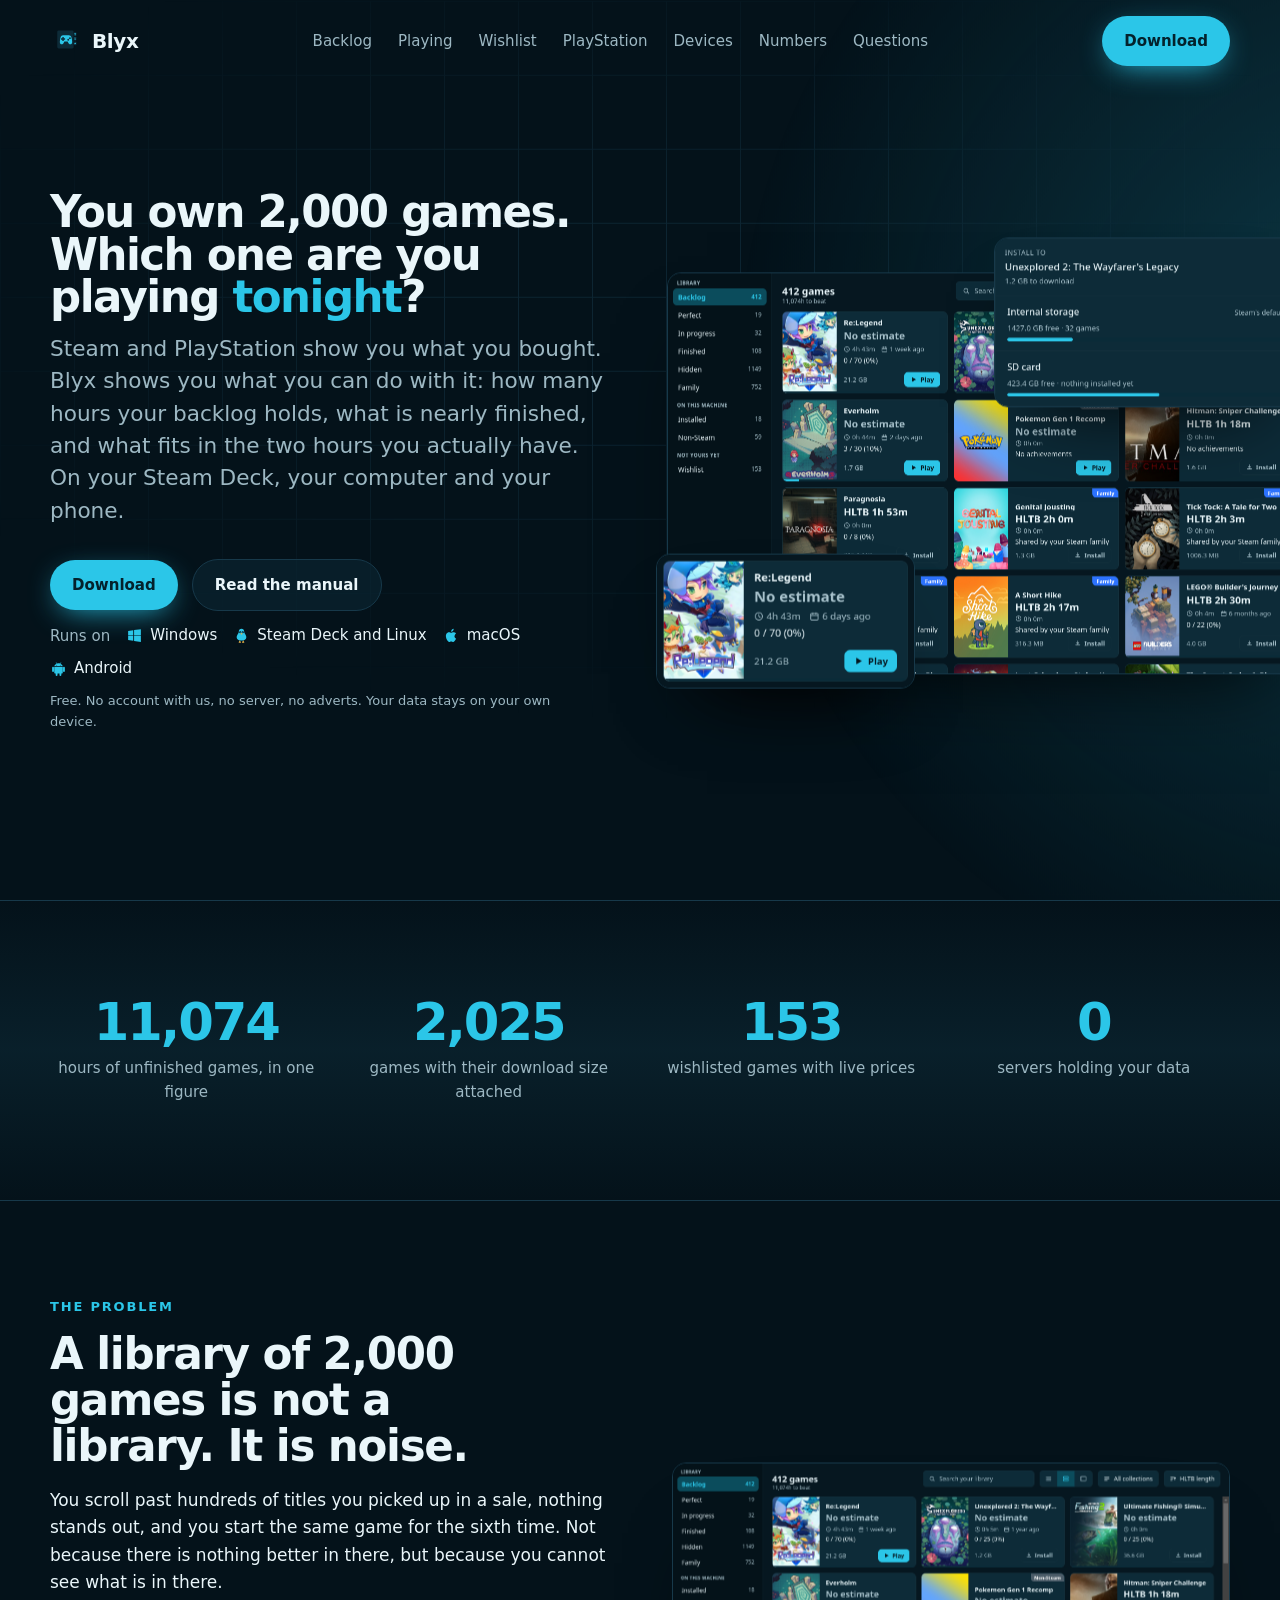
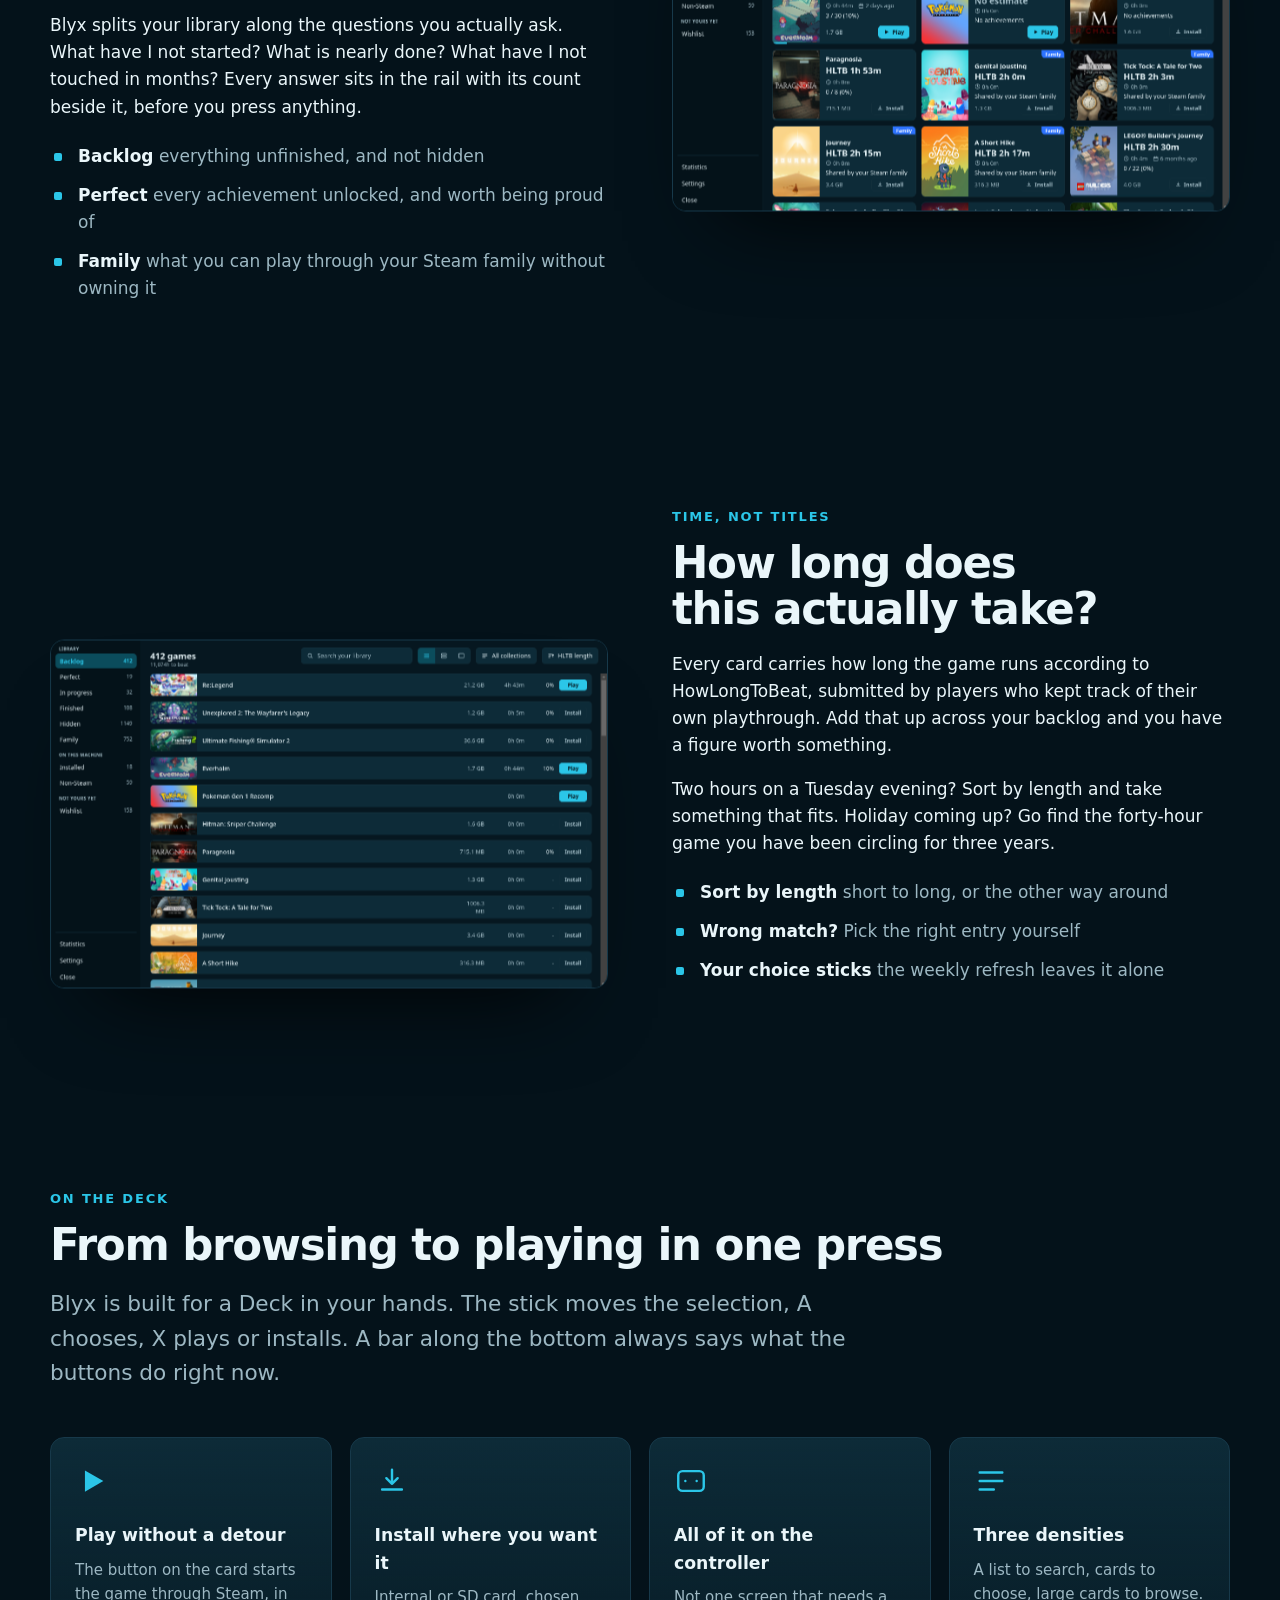
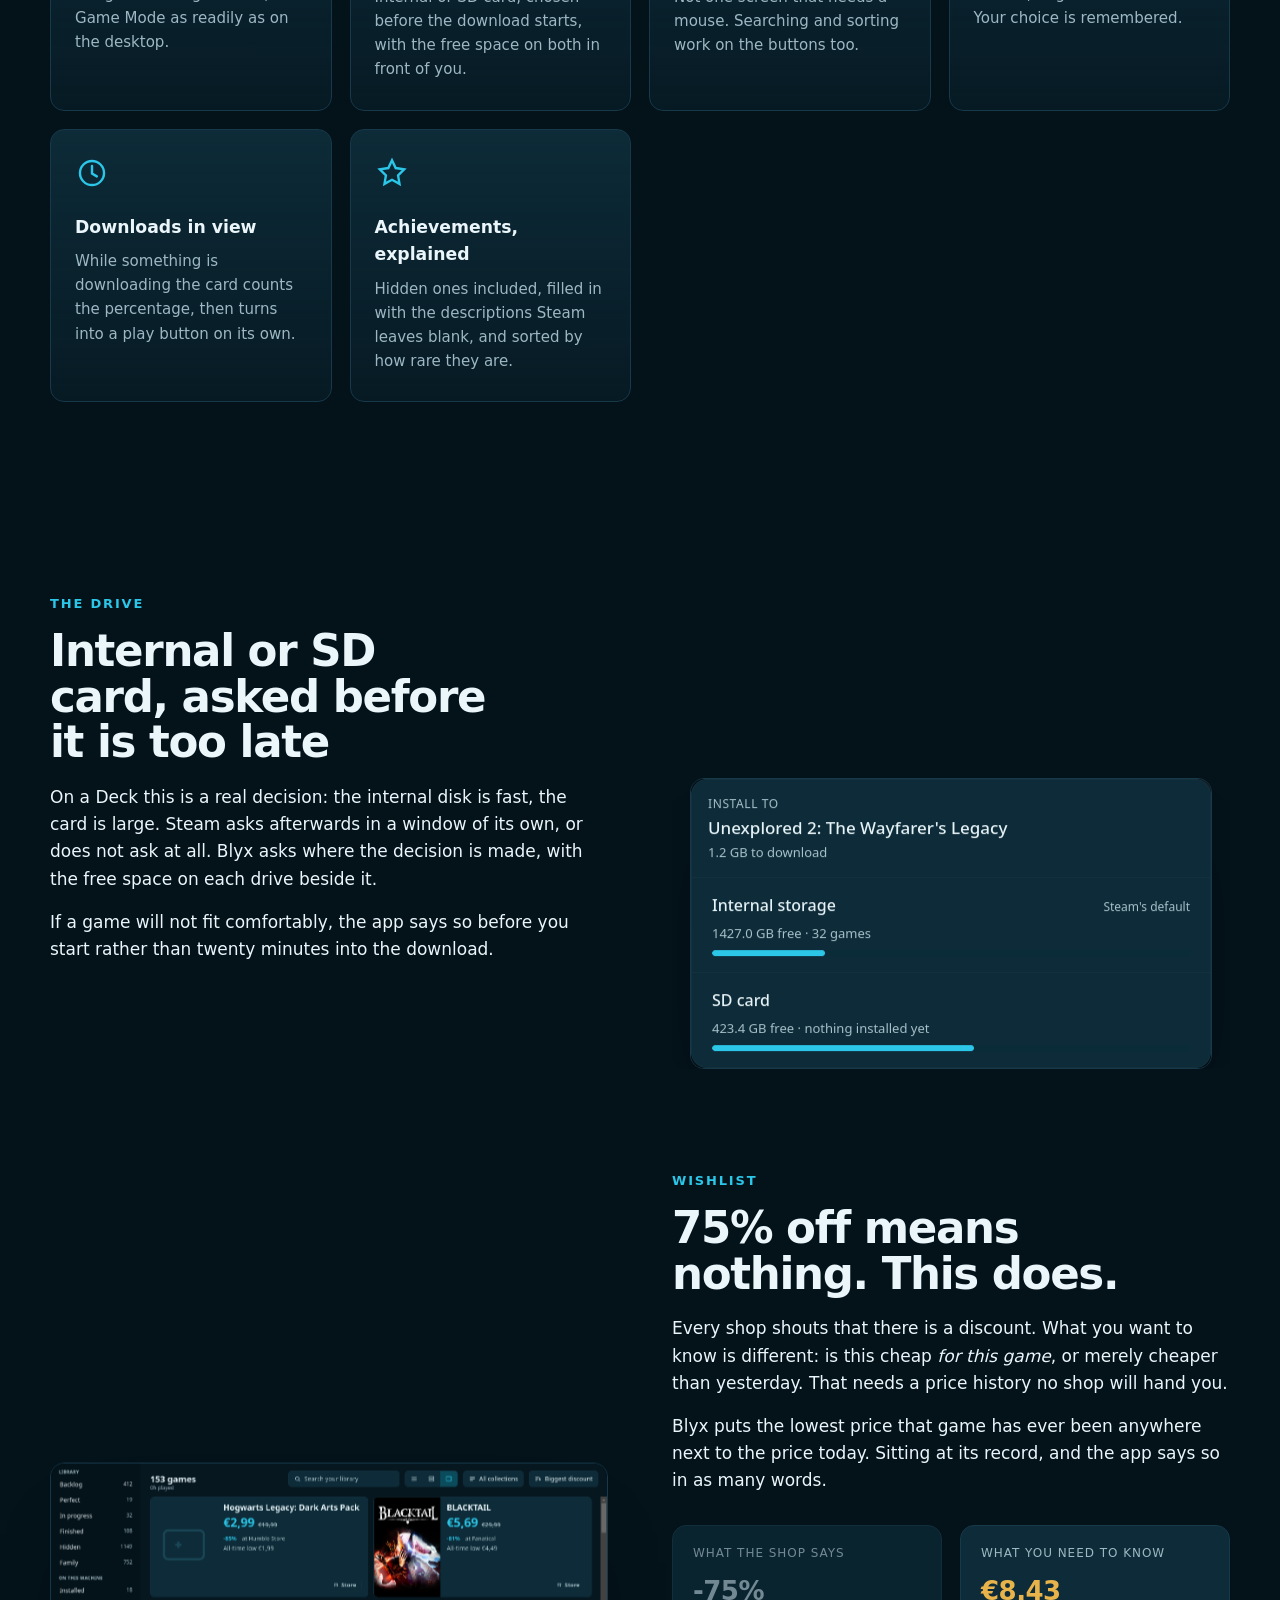
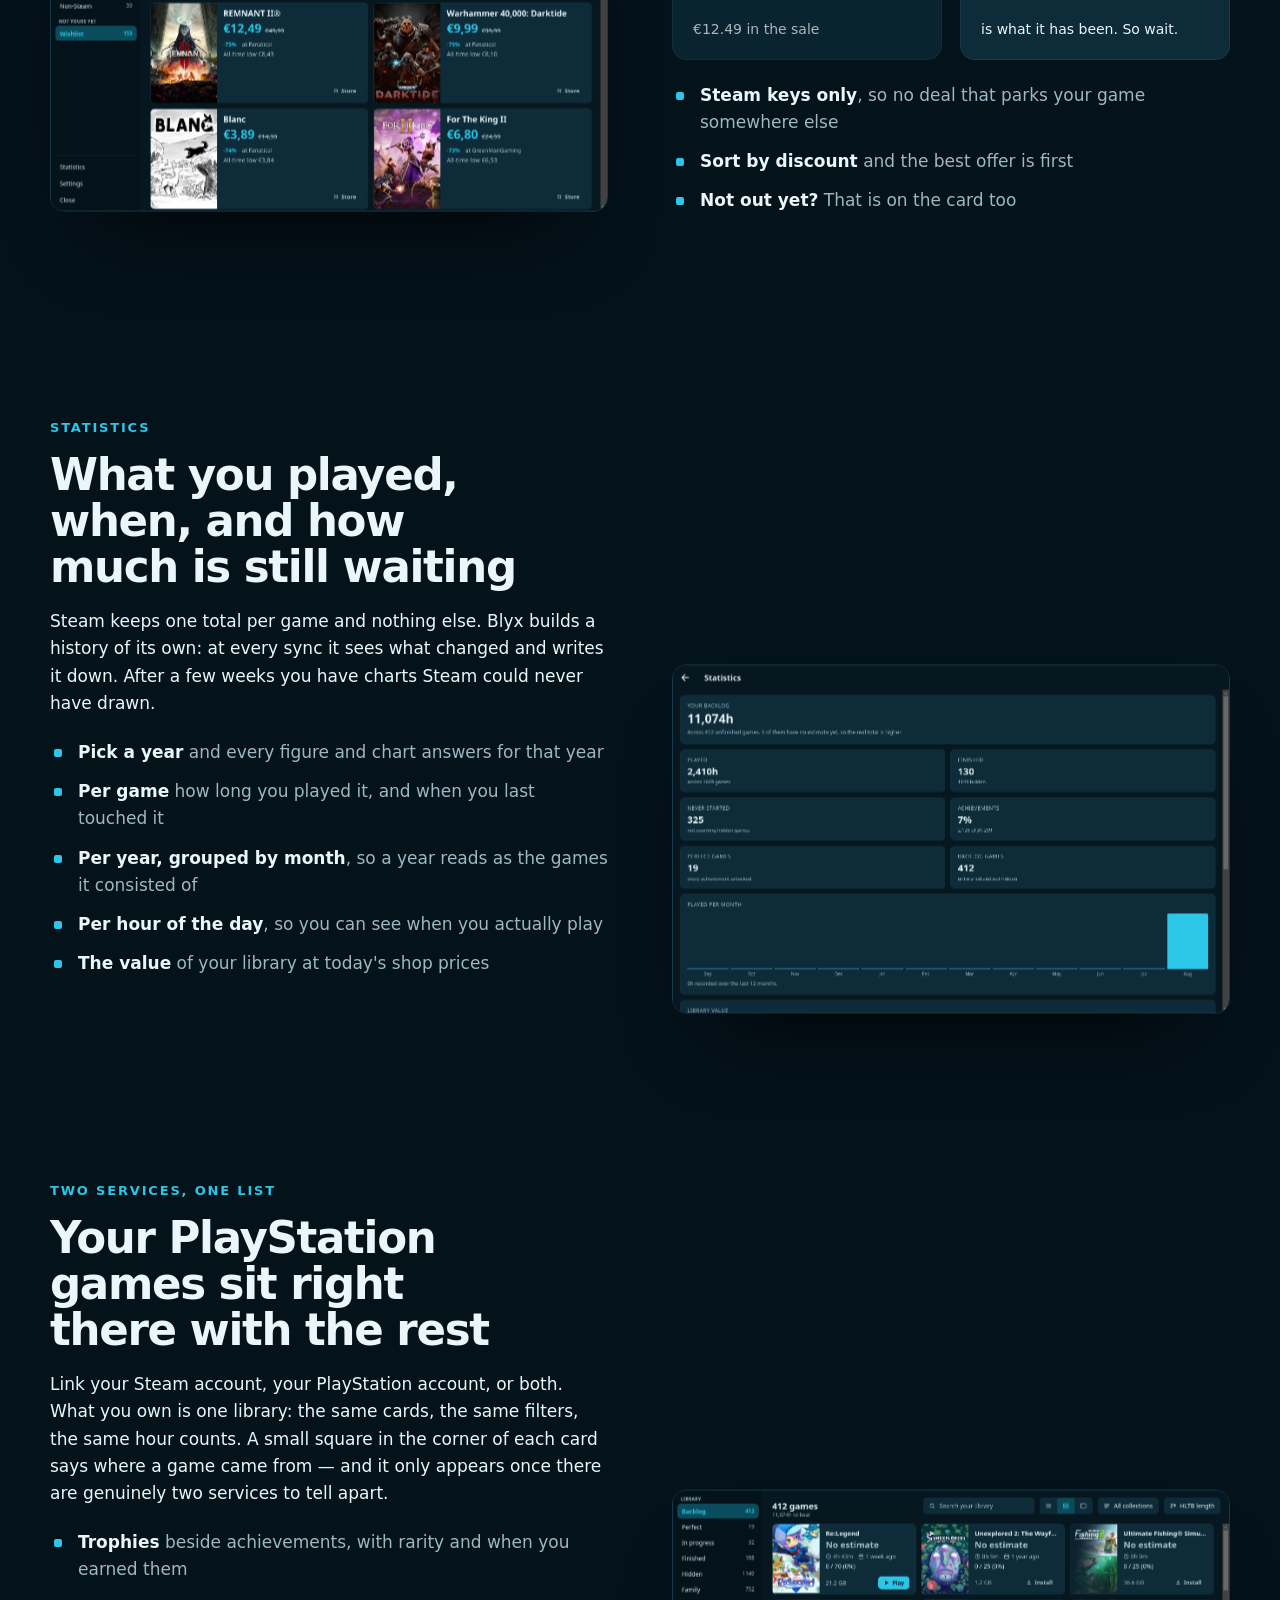
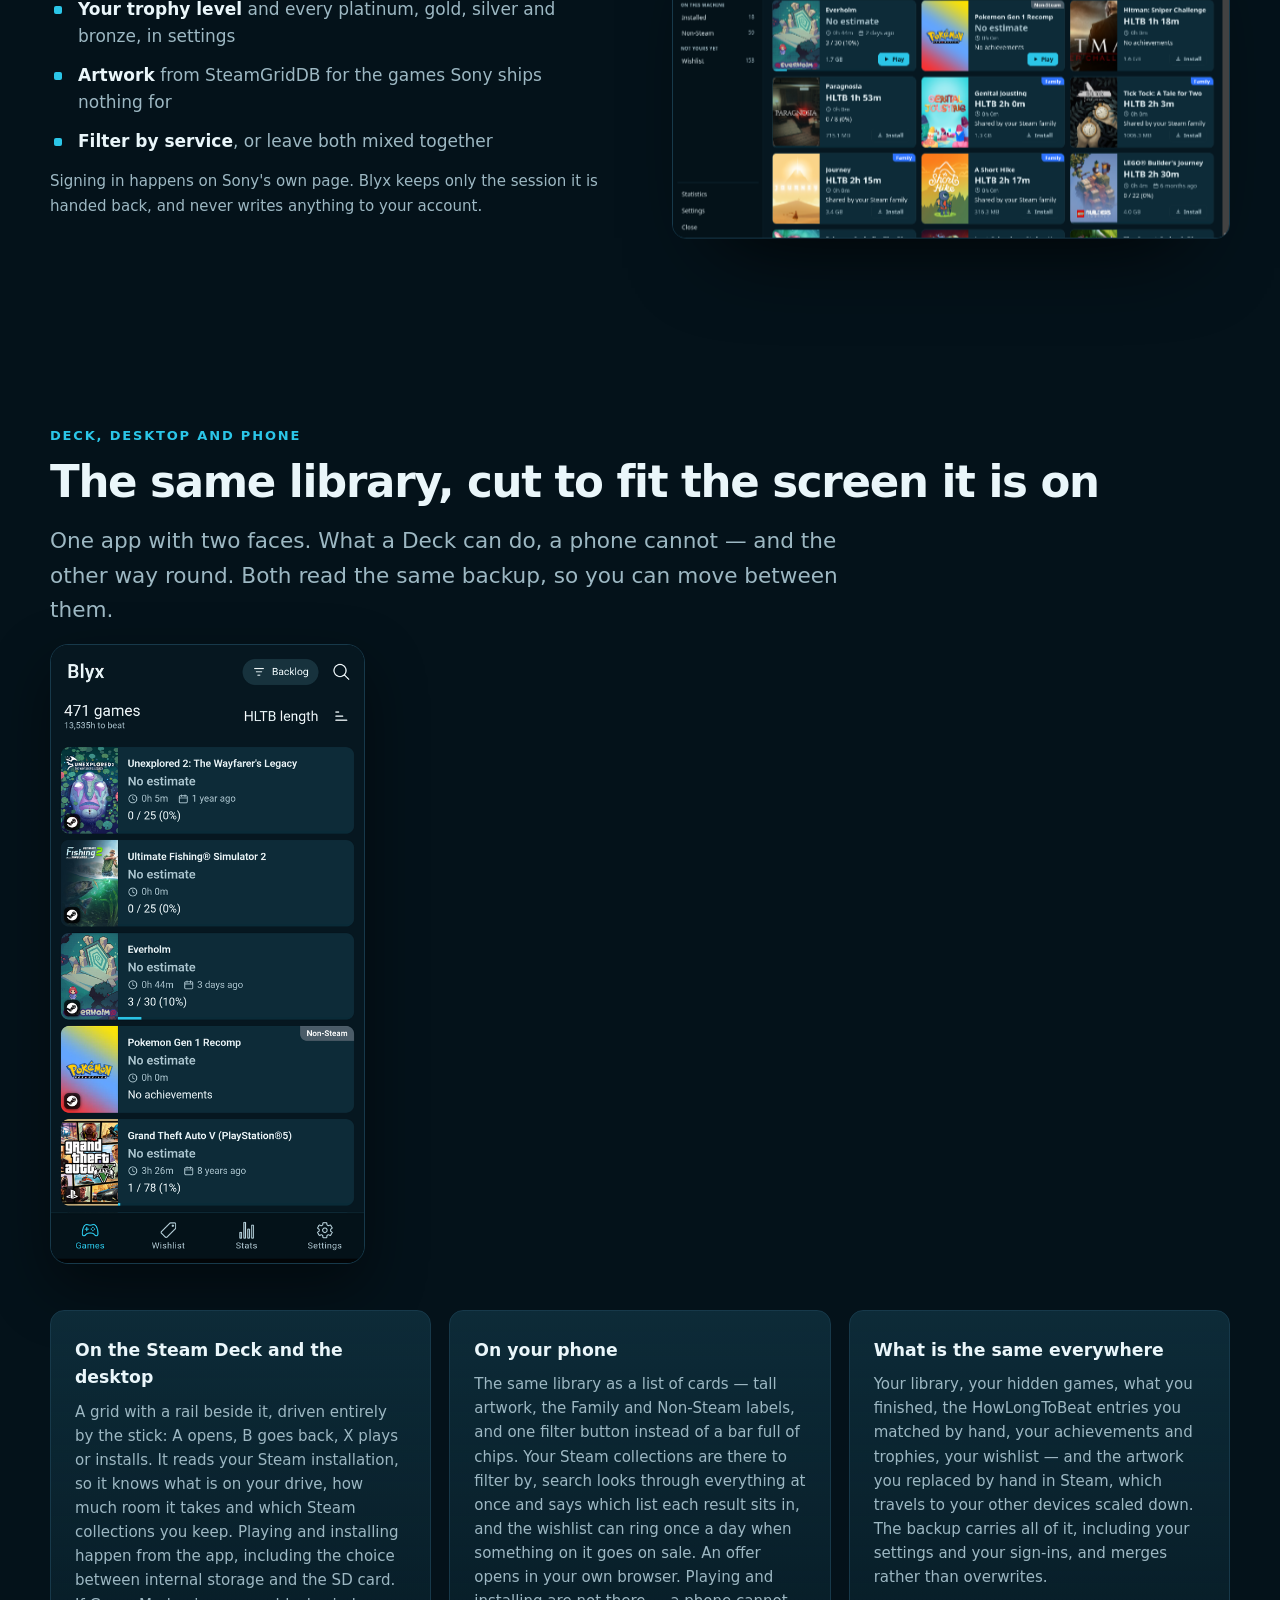
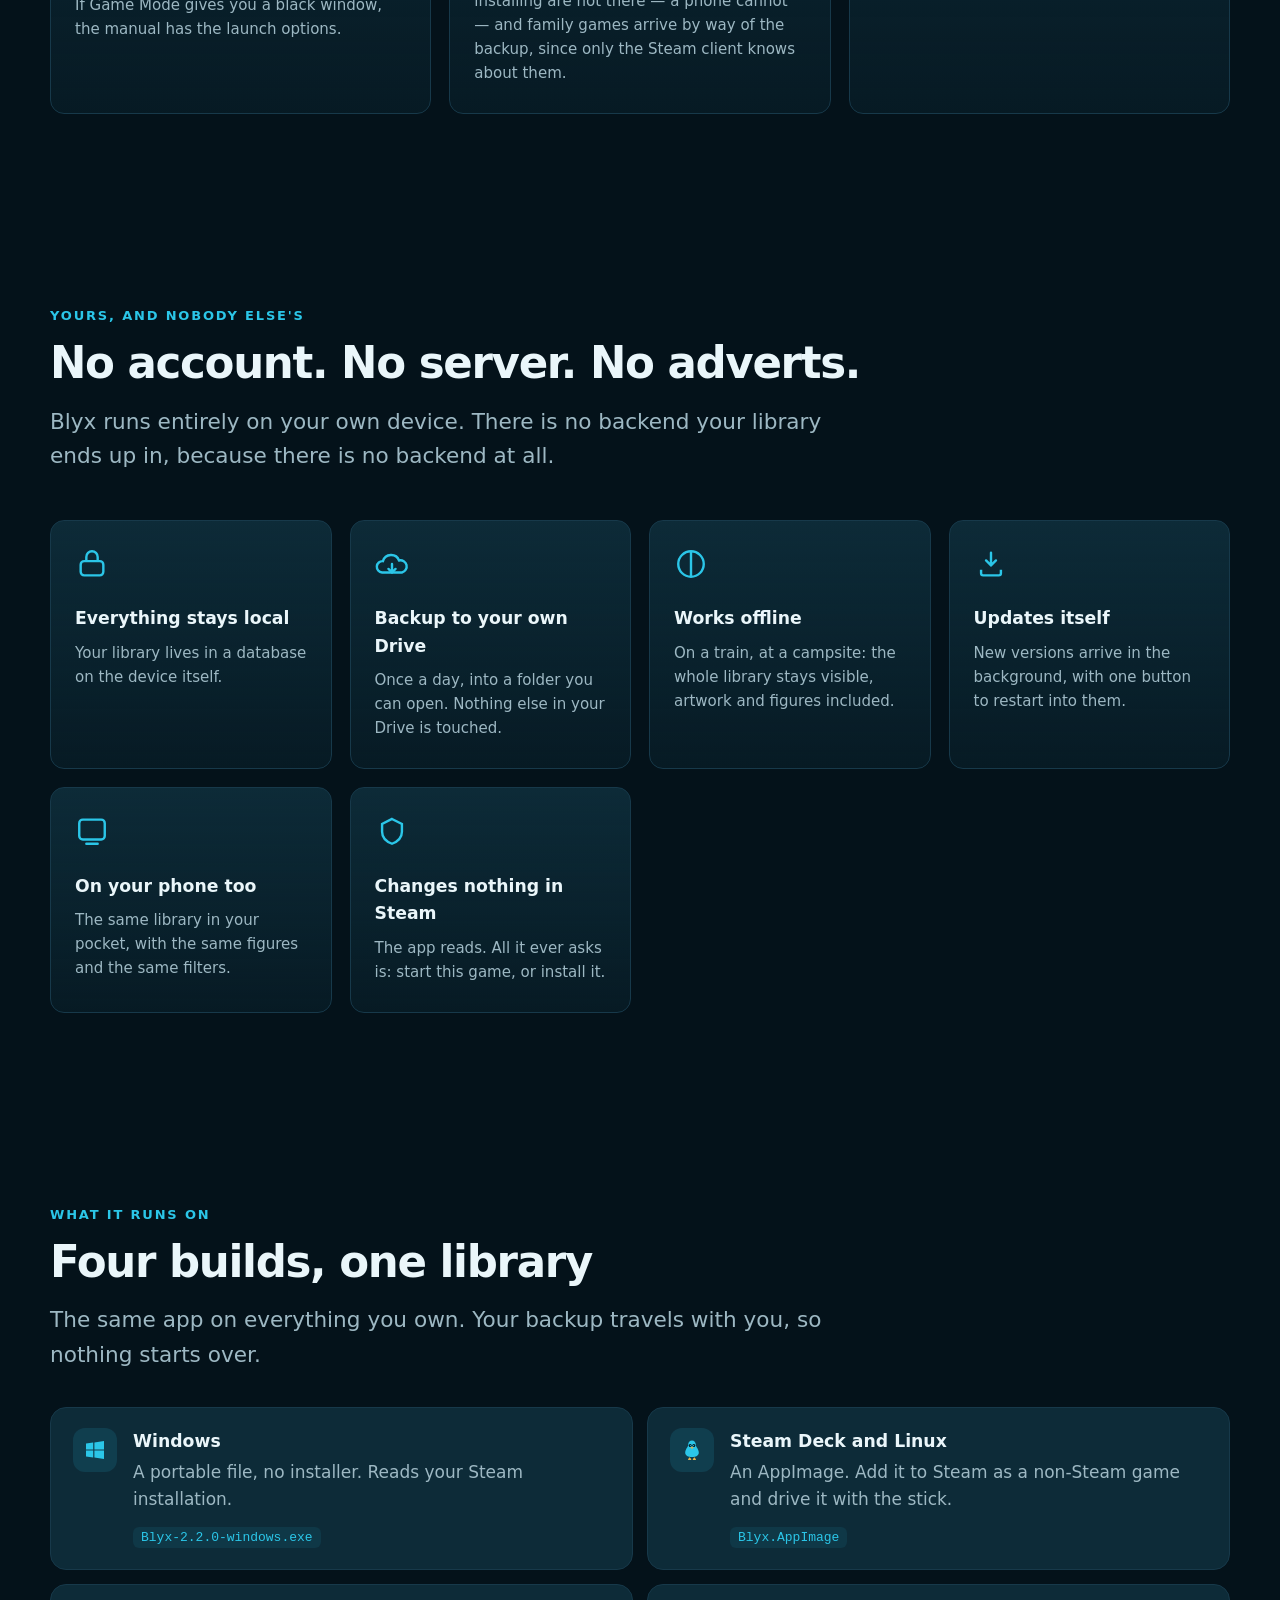
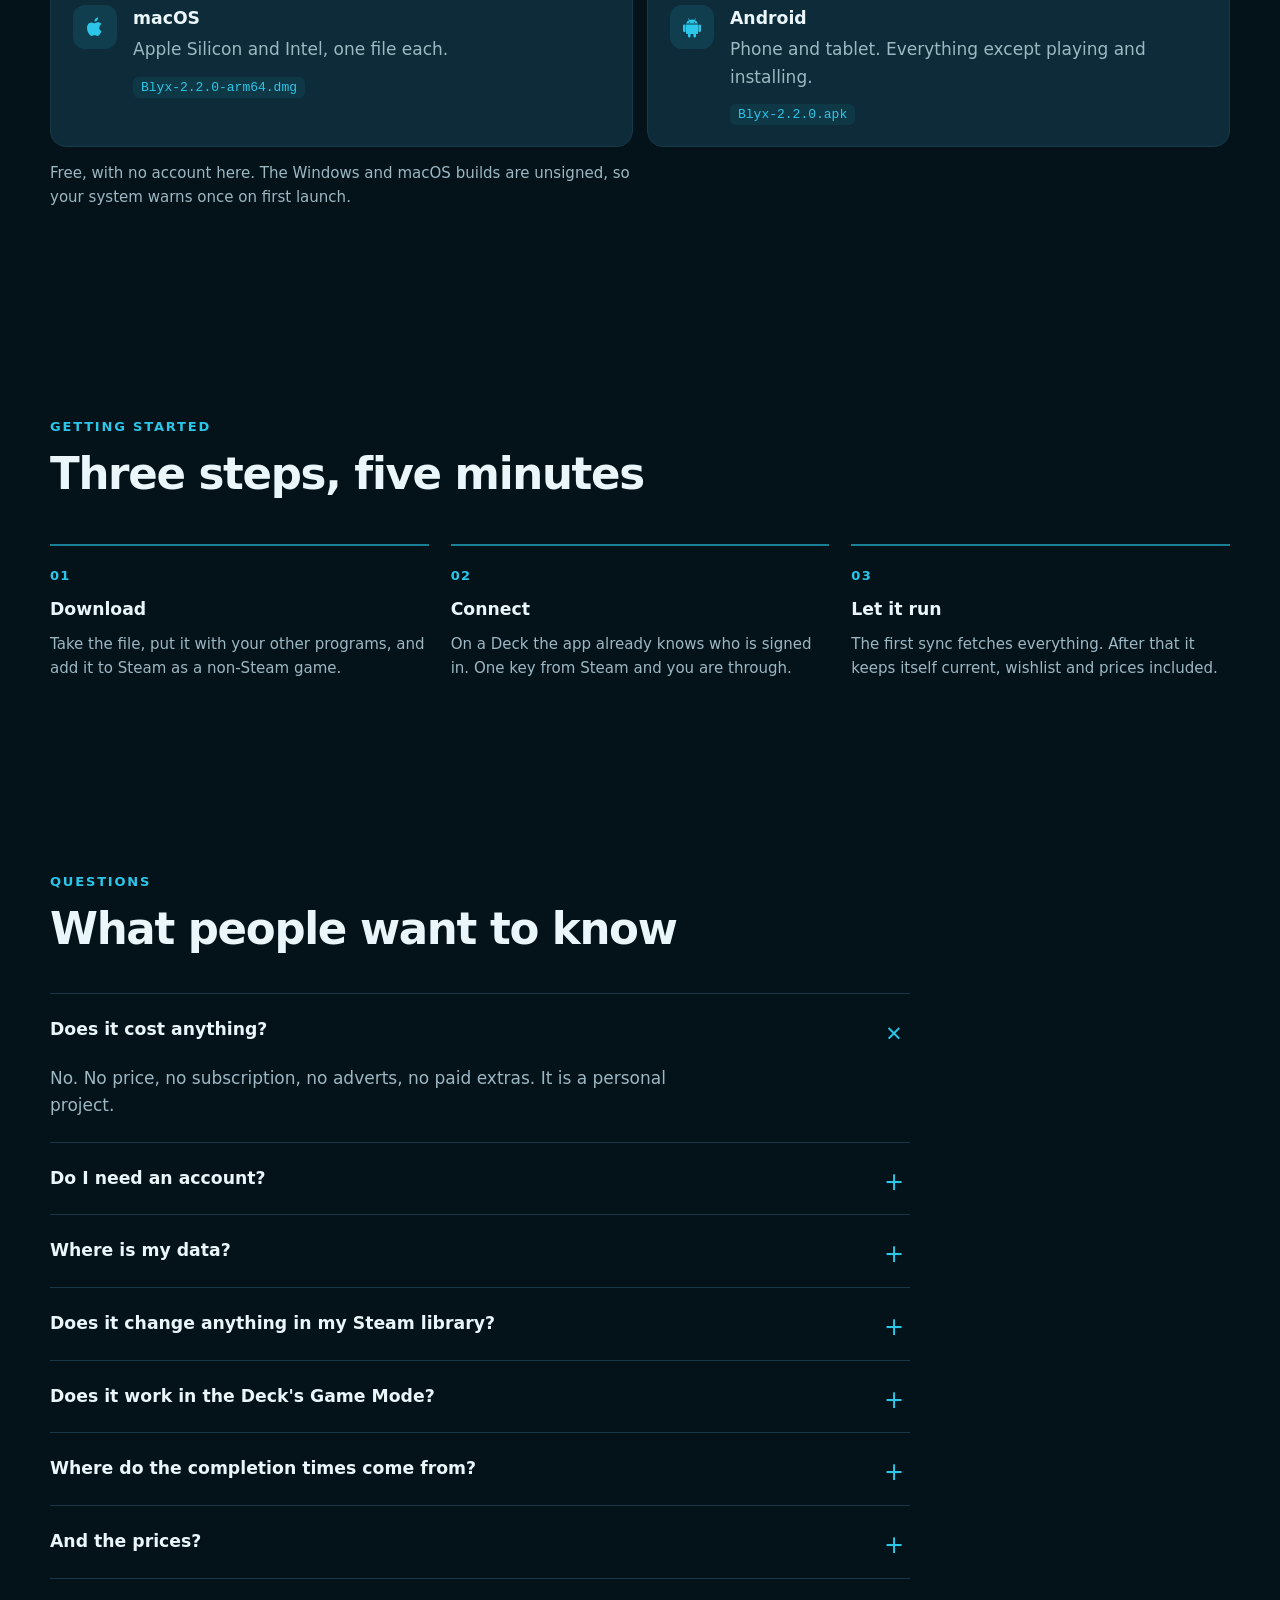
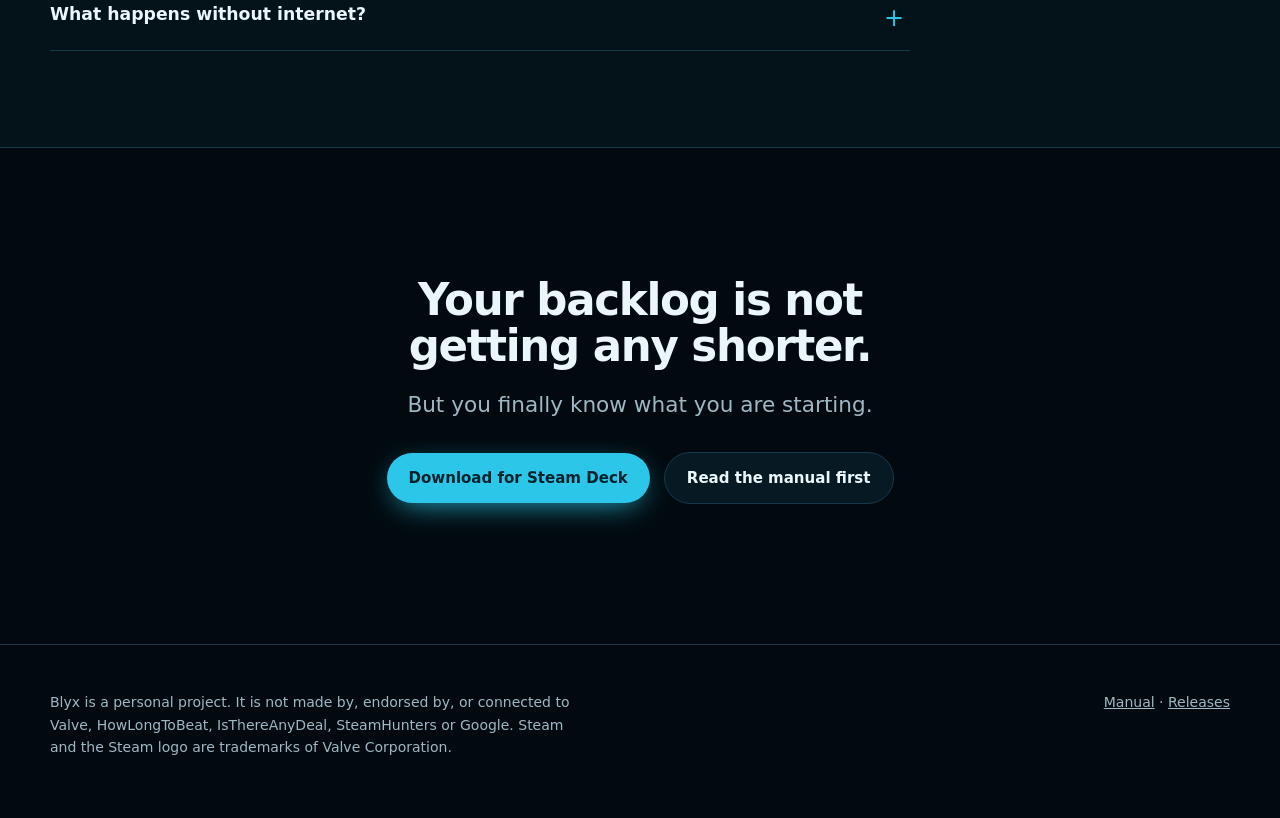
==== index.html @ 9a07829c "2.2.0: games you add yourself, and what a merge may overwrite" ====
<!doctype html>
<html lang="en">
  <head>
    <meta charset="utf-8" />
    <meta name="viewport" content="width=device-width, initial-scale=1" />
    <title>Blyx, a Steam library you can finally see</title>
    <meta
      name="description"
      content="Blyx shows what you can do with your Steam library instead of what you own. Your backlog in hours, one press to play, install to the drive you choose, and a wishlist that knows what a good price is."
    />
    <link rel="stylesheet" href="style.css" />
  </head>
  <body>
    <header class="bar">
      <div class="wrap">
        <a class="mark" href="#top"><svg viewBox="0 0 1024 1024" aria-hidden="true"><g id="card" fill="#0d2b38"> <rect x="762" y="228" width="86" height="124" rx="26" /> <rect x="762" y="376" width="86" height="124" rx="26" /> <rect x="762" y="524" width="86" height="124" rx="26" /> <rect x="232" y="172" width="524" height="578" rx="44" /> </g> <g id="controller" transform="translate(-25.5 -23.5) scale(1.05)"> <path fill="#2bc6e8" d="M420 332h180c34 0 62 22 74 58 16 48 26 104 26 150 0 42-24 70-58 70-26 0-44-16-58-42l-22-42H462l-22 42c-14 26-32 42-58 42-34 0-58-28-58-70 0-46 10-102 26-150 12-36 36-58 70-58z" /> <g id="controls" fill="#0d2b38"> <path d="M400 386h44v40h40v44h-40v40h-44v-40h-40v-44h40z" /> <circle cx="632" cy="424" r="27" /> <circle cx="580" cy="472" r="27" /> </g> </g> <g id="tab-icons" fill="#2bc6e8"> <path d="M787 262h36v24c0 16-8 26-18 26s-18-10-18-26z" /> <rect x="801" y="308" width="8" height="12" /> <rect x="791" y="318" width="28" height="9" rx="4" /> <path d="M787 266c-12 0-14 18 0 22M823 266c12 0 14 18 0 22" fill="none" stroke="#2bc6e8" stroke-width="7" stroke-linecap="round" /> <path d="M789 402l12 22-8 8-14-22zM821 402l-12 22 8 8 14-22z" /> <circle cx="805" cy="452" r="20" /> <circle cx="805" cy="452" r="9" fill="#0d2b38" /> <path d="M805 556l10 21 23 3-17 16 4 23-20-11-20 11 4-23-17-16 23-3z" /> </g></svg>Blyx</a>
        <nav class="links">
          <a href="#backlog">Backlog</a>
          <a href="#playing">Playing</a>
          <a href="#wishlist">Wishlist</a>
          <a href="#playstation">PlayStation</a>
          <a href="#devices">Devices</a>
          <a href="#numbers">Numbers</a>
          <a href="#questions">Questions</a>
        </nav>
        <a class="btn solid" href="https://github.com/wimw85/Blyx/releases/latest">
          Download
        </a>
      </div>
    </header>

    <section class="hero" id="top">
      <div class="glow parallax" data-speed="0.12"></div>
      <div class="grid-lines parallax" data-speed="0.03"></div>

      <div class="wrap">
        <div class="copy">
          <h1 class="reveal d1">
            You own 2,000 games.<br />
            Which one are you playing <em>tonight</em>?
          </h1>
          <p class="sub reveal d2">
            Steam and PlayStation show you what you bought. Blyx shows you what you can do with
            it: how many hours your backlog holds, what is nearly finished, and what fits in the
            two hours you actually have. On your Steam Deck, your computer and your phone.
          </p>
          <div class="cta-row reveal d3">
            <a class="btn solid" href="https://github.com/wimw85/Blyx/releases/latest">
              Download
            </a>
            <a class="btn ghost" href="manual/">Read the manual</a>
          </div>
          <p class="compatible reveal d3">
            <span>Runs on</span>
            <a href="#platforms"><span class="compatible-mark"><svg viewBox="0 0 24 24" fill="currentColor" aria-hidden="true"><path d="M3 5.6 10.2 4.6v6.9H3zM11.4 4.4 21 3v8.5h-9.6zM3 12.5h7.2v6.9L3 18.4zM11.4 12.5H21V21l-9.6-1.4z"/></svg></span>Windows</a>
            <a href="#platforms"><span class="compatible-mark"><svg viewBox="0 0 24 24" aria-hidden="true"><path fill="currentColor" d="M12 2.4c2.3 0 3.8 1.8 3.8 4.3 0 1 .3 1.7.9 2.6 1.2 1.8 2.1 3.6 2.1 5.4 0 2.6-2.9 4.4-6.8 4.4S5.2 17.3 5.2 14.7c0-1.8.9-3.6 2.1-5.4.6-.9.9-1.6.9-2.6 0-2.5 1.5-4.3 3.8-4.3z"/><circle cx="10.2" cy="7.4" r="1.5" fill="var(--bg)"/><circle cx="13.8" cy="7.4" r="1.5" fill="var(--bg)"/><circle cx="10.4" cy="7.6" r="0.6" fill="currentColor"/><circle cx="13.6" cy="7.6" r="0.6" fill="currentColor"/><path d="M12 8.6l1.7 1.1-1.7 1.1-1.7-1.1z" fill="#e8b34a"/><path d="M9.6 19.2l-1.4 1.9a.6.6 0 0 0 .5 1h1.9a.6.6 0 0 0 .5-1zM14.4 19.2l1.4 1.9a.6.6 0 0 1-.5 1h-1.9a.6.6 0 0 1-.5-1z" fill="#e8b34a"/></svg></span>Steam Deck and Linux</a>
            <a href="#platforms"><span class="compatible-mark"><svg viewBox="0 0 24 24" fill="currentColor" aria-hidden="true"><path d="M16.4 12.6c0-2.3 1.9-3.4 2-3.5-1.1-1.6-2.8-1.8-3.4-1.8-1.4-.1-2.8.9-3.5.9s-1.8-.9-3-.8c-1.5 0-2.9.9-3.7 2.3-1.6 2.7-.4 6.8 1.1 9 .8 1.1 1.6 2.3 2.8 2.3 1.1 0 1.6-.7 2.9-.7s1.7.7 2.9.7 2-1.1 2.7-2.2c.9-1.2 1.2-2.5 1.3-2.5-.1 0-2.4-1-2.4-3.7zM14.2 5.3c.6-.8 1-1.8.9-2.9-.9 0-2 .6-2.7 1.4-.6.7-1.1 1.8-.9 2.8 1 .1 2-.5 2.7-1.3z"/></svg></span>macOS</a>
            <a href="#platforms"><span class="compatible-mark"><svg viewBox="0 0 24 24" fill="currentColor" aria-hidden="true"><path d="M6 9.5h12V18a1 1 0 0 1-1 1h-1v2.2a1.3 1.3 0 0 1-2.6 0V19h-2.8v2.2a1.3 1.3 0 0 1-2.6 0V19H7a1 1 0 0 1-1-1zM4.3 9.5A1.3 1.3 0 0 1 5.6 10.8v4.9a1.3 1.3 0 0 1-2.6 0v-4.9A1.3 1.3 0 0 1 4.3 9.5zm15.4 0A1.3 1.3 0 0 1 21 10.8v4.9a1.3 1.3 0 0 1-2.6 0v-4.9a1.3 1.3 0 0 1 1.3-1.3zM8.8 3.4l.9 1.6A6.4 6.4 0 0 1 12 4.6c.8 0 1.6.1 2.3.4l.9-1.6a.35.35 0 0 1 .6.35l-.9 1.6A5.5 5.5 0 0 1 18 8.6H6a5.5 5.5 0 0 1 3.1-3.3l-.9-1.6a.35.35 0 0 1 .6-.35zM9.5 6.7a.6.6 0 1 0 0 1.2.6.6 0 0 0 0-1.2zm5 0a.6.6 0 1 0 0 1.2.6.6 0 0 0 0-1.2z"/></svg></span>Android</a>
          </p>
          <p class="cta-note reveal d3">
            Free. No account with us, no server, no adverts. Your data stays on your own device.
          </p>
        </div>

        <div class="stack">
          <figure class="shot-main parallax" data-speed="0.035">
            <img src="assets/library-cards.png" alt="The Blyx library" />
          </figure>
          <figure class="shot-card parallax" data-speed="0.16">
            <img src="assets/card.png" alt="One game as a card" />
          </figure>
          <figure class="shot-panel parallax" data-speed="0.11">
            <img src="assets/install-panel-cut.png" alt="Choosing a drive to install to" />
          </figure>
        </div>
      </div>
    </section>

    <section class="numbers">
      <div class="wrap row">
        <div class="reveal">
          <b>11,074</b>
          <span>hours of unfinished games, in one figure</span>
        </div>
        <div class="reveal d1">
          <b>2,025</b>
          <span>games with their download size attached</span>
        </div>
        <div class="reveal d2">
          <b>153</b>
          <span>wishlisted games with live prices</span>
        </div>
        <div class="reveal d3">
          <b>0</b>
          <span>servers holding your data</span>
        </div>
      </div>
    </section>

    <section id="backlog">
      <div class="wrap feature">
        <div class="copy reveal">
          <p class="kicker">The problem</p>
          <h2>A library of 2,000 games is not a library. It is noise.</h2>
          <p>
            You scroll past hundreds of titles you picked up in a sale, nothing stands out, and
            you start the same game for the sixth time. Not because there is nothing better in
            there, but because you cannot see what is in there.
          </p>
          <p>
            Blyx splits your library along the questions you actually ask. What have I not
            started? What is nearly done? What have I not touched in months? Every answer sits in
            the rail with its count beside it, before you press anything.
          </p>
          <ul class="ticks">
            <li><b>Backlog</b> everything unfinished, and not hidden</li>
                        <li><b>Perfect</b> every achievement unlocked, and worth being proud of</li>
            <li><b>Family</b> what you can play through your Steam family without owning it</li>
          </ul>
        </div>
        <div class="art parallax reveal d1" data-speed="0.025">
          <img src="assets/library-cards.png" alt="The library with its filters" />
        </div>
      </div>
    </section>

    <section>
      <div class="wrap feature flip">
        <div class="copy reveal">
          <p class="kicker">Time, not titles</p>
          <h2>How long does this actually take?</h2>
          <p>
            Every card carries how long the game runs according to HowLongToBeat, submitted by
            players who kept track of their own playthrough. Add that up across your backlog and
            you have a figure worth something.
          </p>
          <p>
            Two hours on a Tuesday evening? Sort by length and take something that fits. Holiday
            coming up? Go find the forty-hour game you have been circling for three years.
          </p>
          <ul class="ticks">
            <li><b>Sort by length</b> short to long, or the other way around</li>
            <li><b>Wrong match?</b> Pick the right entry yourself</li>
            <li><b>Your choice sticks</b> the weekly refresh leaves it alone</li>
          </ul>
        </div>
        <div class="art parallax reveal d1" data-speed="0.03">
          <img src="assets/library-list.png" alt="The library as a dense list" />
        </div>
      </div>
    </section>

    <section id="playing">
      <div class="wrap">
        <div class="reveal">
          <p class="kicker">On the Deck</p>
          <h2>From browsing to playing in one press</h2>
          <p class="lead">
            Blyx is built for a Deck in your hands. The stick moves the selection, A chooses, X
            plays or installs. A bar along the bottom always says what the buttons do right now.
          </p>
        </div>

        <div class="tiles">
          <div class="tile reveal">
            <svg class="icon" viewBox="0 0 24 24" fill="none" stroke="currentColor" stroke-width="1.7">
              <path d="M7 4.5v15l13-7.5z" fill="currentColor" stroke="none" />
            </svg>
            <h4>Play without a detour</h4>
            <p>
              The button on the card starts the game through Steam, in Game Mode as readily as on
              the desktop.
            </p>
          </div>
          <div class="tile reveal d1">
            <svg class="icon" viewBox="0 0 24 24" fill="none" stroke="currentColor" stroke-width="1.7" stroke-linecap="round">
              <path d="M12 4v10m0 0 4-4m-4 4-4-4M5 18h14" />
            </svg>
            <h4>Install where you want it</h4>
            <p>
              Internal or SD card, chosen before the download starts, with the free space on both
              in front of you.
            </p>
          </div>
          <div class="tile reveal d2">
            <svg class="icon" viewBox="0 0 24 24" fill="none" stroke="currentColor" stroke-width="1.7">
              <rect x="3" y="5" width="18" height="14" rx="3" />
              <path d="M8 12h.01M16 12h.01" stroke-linecap="round" />
            </svg>
            <h4>All of it on the controller</h4>
            <p>
              Not one screen that needs a mouse. Searching and sorting work on the buttons too.
            </p>
          </div>
          <div class="tile reveal">
            <svg class="icon" viewBox="0 0 24 24" fill="none" stroke="currentColor" stroke-width="1.7">
              <path d="M4 6h16M4 12h16M4 18h10" stroke-linecap="round" />
            </svg>
            <h4>Three densities</h4>
            <p>
              A list to search, cards to choose, large cards to browse. Your choice is remembered.
            </p>
          </div>
          <div class="tile reveal d1">
            <svg class="icon" viewBox="0 0 24 24" fill="none" stroke="currentColor" stroke-width="1.7">
              <circle cx="12" cy="12" r="8.5" />
              <path d="M12 7v5.4l3.4 2" stroke-linecap="round" />
            </svg>
            <h4>Downloads in view</h4>
            <p>
              While something is downloading the card counts the percentage, then turns into a
              play button on its own.
            </p>
          </div>
          <div class="tile reveal d2">
            <svg class="icon" viewBox="0 0 24 24" fill="none" stroke="currentColor" stroke-width="1.7">
              <path d="M12 3l2.6 5.5 6 .9-4.3 4.3 1 6-5.3-2.9-5.3 2.9 1-6L3.4 9.4l6-.9z" />
            </svg>
            <h4>Achievements, explained</h4>
            <p>
              Hidden ones included, filled in with the descriptions Steam leaves blank, and sorted
              by how rare they are.
            </p>
          </div>
        </div>
      </div>
    </section>

    <section>
      <div class="wrap feature">
        <div class="copy reveal">
          <p class="kicker">The drive</p>
          <h2>Internal or SD card, asked before it is too late</h2>
          <p>
            On a Deck this is a real decision: the internal disk is fast, the card is large. Steam
            asks afterwards in a window of its own, or does not ask at all. Blyx asks where the
            decision is made, with the free space on each drive beside it.
          </p>
          <p>
            If a game will not fit comfortably, the app says so before you start rather than
            twenty minutes into the download.
          </p>
        </div>
        <div class="art cut parallax reveal d1" data-speed="0.035">
          <img src="assets/install-panel-cut.png" alt="The panel that asks which drive" />
        </div>
      </div>
    </section>

    <section id="wishlist">
      <div class="wrap feature flip">
        <div class="copy reveal">
          <p class="kicker">Wishlist</p>
          <h2>75% off means nothing. This does.</h2>
          <p>
            Every shop shouts that there is a discount. What you want to know is different: is
            this cheap <em>for this game</em>, or merely cheaper than yesterday. That needs a price
            history no shop will hand you.
          </p>
          <p>
            Blyx puts the lowest price that game has ever been anywhere next to the price
            today. Sitting at its record, and the app says so in as many words.
          </p>

          <div class="compare">
            <div class="then">
              <small>What the shop says</small>
              <strong>-75%</strong>
              <p style="margin: 6px 0 0; font-size: 14px">€12.49 in the sale</p>
            </div>
            <div class="now">
              <small>What you need to know</small>
              <strong>€8.43</strong>
              <p style="margin: 6px 0 0; font-size: 14px">is what it has been. So wait.</p>
            </div>
          </div>

          <ul class="ticks">
            <li><b>Steam keys only</b>, so no deal that parks your game somewhere else</li>
            <li><b>Sort by discount</b> and the best offer is first</li>
            <li><b>Not out yet?</b> That is on the card too</li>
          </ul>
        </div>
        <div class="art parallax reveal d1" data-speed="0.03">
          <img src="assets/wishlist.png" alt="The wishlist with prices and discounts" />
        </div>
      </div>
    </section>

    <section id="numbers">
      <div class="wrap feature">
        <div class="copy reveal">
          <p class="kicker">Statistics</p>
          <h2>What you played, when, and how much is still waiting</h2>
          <p>
            Steam keeps one total per game and nothing else. Blyx builds a history of its own:
            at every sync it sees what changed and writes it down. After a few weeks you have
            charts Steam could never have drawn.
          </p>
          <ul class="ticks">
            <li><b>Pick a year</b> and every figure and chart answers for that year</li>
            <li><b>Per game</b> how long you played it, and when you last touched it</li>
            <li><b>Per year, grouped by month</b>, so a year reads as the games it consisted of</li>
            <li><b>Per hour of the day</b>, so you can see when you actually play</li>
            <li><b>The value</b> of your library at today's shop prices</li>
          </ul>
        </div>
        <div class="art parallax reveal d1" data-speed="0.025">
          <img src="assets/statistics.png" alt="The statistics screen" />
        </div>
      </div>
    </section>

    <section id="playstation">
      <div class="wrap feature">
        <div class="copy reveal">
          <p class="kicker">Two services, one list</p>
          <h2>Your PlayStation games sit right there with the rest</h2>
          <p>
            Link your Steam account, your PlayStation account, or both. What you own is one
            library: the same cards, the same filters, the same hour counts. A small square in
            the corner of each card says where a game came from — and it only appears once there
            are genuinely two services to tell apart.
          </p>
          <ul class="ticks">
            <li><b>Trophies</b> beside achievements, with rarity and when you earned them</li>
            <li><b>Your trophy level</b> and every platinum, gold, silver and bronze, in settings</li>
            <li><b>Artwork</b> from SteamGridDB for the games Sony ships nothing for</li>
            <li><b>Filter by service</b>, or leave both mixed together</li>
          </ul>
          <p class="note">
            Signing in happens on Sony's own page. Blyx keeps only the session it is handed back,
            and never writes anything to your account.
          </p>
        </div>
        <div class="art parallax reveal d1" data-speed="0.025">
          <img src="assets/library-cards.png" alt="Steam and PlayStation games in one list" />
        </div>
      </div>
    </section>

    <section id="devices">
      <div class="wrap">
        <div class="reveal">
          <p class="kicker">Deck, desktop and phone</p>
          <h2>The same library, cut to fit the screen it is on</h2>
          <p class="lead">
            One app with two faces. What a Deck can do, a phone cannot — and the other way
            round. Both read the same backup, so you can move between them.
          </p>
        </div>

        <figure class="shot-wide reveal">
          <img src="assets/phone-library.png" alt="Blyx on a phone" />
        </figure>

        <div class="tiles">
          <div class="tile reveal">
            <h4>On the Steam Deck and the desktop</h4>
            <p>
              A grid with a rail beside it, driven entirely by the stick: A opens, B goes back,
              X plays or installs. It reads your Steam installation, so it knows what is on your
              drive, how much room it takes and which Steam collections you keep. Playing and
              installing happen from the app, including the choice between internal storage and
              the SD card. If Game Mode gives you a black window, the manual has the launch
              options.
            </p>
          </div>
          <div class="tile reveal d1">
            <h4>On your phone</h4>
            <p>
              The same library as a list of cards — tall artwork, the Family and Non-Steam
              labels, and one filter button instead of a bar full of chips. Your Steam
              collections are there to filter by, search looks through everything at once and
              says which list each result sits in, and the wishlist can ring once a day when
              something on it goes on sale. An offer opens in your own browser. Playing and
              installing are not there — a phone cannot — and family games arrive by way of the
              backup, since only the Steam client knows about them.
            </p>
          </div>
          <div class="tile reveal d2">
            <h4>What is the same everywhere</h4>
            <p>
              Your library, your hidden games, what you finished, the HowLongToBeat entries you
              matched by hand, your achievements and trophies, your wishlist — and the artwork
              you replaced by hand in Steam, which travels to your other devices scaled down.
              The backup carries all of it, including your settings and your sign-ins, and
              merges rather than overwrites.
            </p>
          </div>
        </div>
      </div>
    </section>

    <section>
      <div class="wrap">
        <div class="reveal">
          <p class="kicker">Yours, and nobody else's</p>
          <h2>No account. No server. No adverts.</h2>
          <p class="lead">
            Blyx runs entirely on your own device. There is no backend your library ends up in,
            because there is no backend at all.
          </p>
        </div>

        <div class="tiles">
          <div class="tile reveal">
            <svg class="icon" viewBox="0 0 24 24" fill="none" stroke="currentColor" stroke-width="1.7">
              <rect x="4" y="10" width="16" height="10" rx="2.5" />
              <path d="M8 10V7a4 4 0 0 1 8 0v3" />
            </svg>
            <h4>Everything stays local</h4>
            <p>Your library lives in a database on the device itself.</p>
          </div>
          <div class="tile reveal d1">
            <svg class="icon" viewBox="0 0 24 24" fill="none" stroke="currentColor" stroke-width="1.7">
              <path d="M5 18a4 4 0 0 1 .6-8A6 6 0 0 1 17 9.5 3.5 3.5 0 0 1 19 18z" />
              <path d="M12 12v6m0 0-2.5-2.5M12 18l2.5-2.5" stroke-linecap="round" />
            </svg>
            <h4>Backup to your own Drive</h4>
            <p>Once a day, into a folder you can open. Nothing else in your Drive is touched.</p>
          </div>
          <div class="tile reveal d2">
            <svg class="icon" viewBox="0 0 24 24" fill="none" stroke="currentColor" stroke-width="1.7">
              <path d="M3 12a9 9 0 0 1 18 0M3 12a9 9 0 0 0 18 0" />
              <path d="M12 3v18" />
            </svg>
            <h4>Works offline</h4>
            <p>
              On a train, at a campsite: the whole library stays visible, artwork and figures
              included.
            </p>
          </div>
          <div class="tile reveal">
            <svg class="icon" viewBox="0 0 24 24" fill="none" stroke="currentColor" stroke-width="1.7">
              <path d="M12 4v9m0 0 3.5-3.5M12 13 8.5 9.5" stroke-linecap="round" />
              <path d="M5 16v2.5A1.5 1.5 0 0 0 6.5 20h11a1.5 1.5 0 0 0 1.5-1.5V16" />
            </svg>
            <h4>Updates itself</h4>
            <p>New versions arrive in the background, with one button to restart into them.</p>
          </div>
          <div class="tile reveal d1">
            <svg class="icon" viewBox="0 0 24 24" fill="none" stroke="currentColor" stroke-width="1.7">
              <rect x="3" y="4" width="18" height="14" rx="2.5" />
              <path d="M8 21h8" stroke-linecap="round" />
            </svg>
            <h4>On your phone too</h4>
            <p>The same library in your pocket, with the same figures and the same filters.</p>
          </div>
          <div class="tile reveal d2">
            <svg class="icon" viewBox="0 0 24 24" fill="none" stroke="currentColor" stroke-width="1.7">
              <path d="M12 3.5 19 7v5.5c0 4-2.9 6.9-7 8.5-4.1-1.6-7-4.5-7-8.5V7z" />
            </svg>
            <h4>Changes nothing in Steam</h4>
            <p>The app reads. All it ever asks is: start this game, or install it.</p>
          </div>
        </div>
      </div>
    </section>

    <section id="platforms">
      <div class="wrap">
        <div class="reveal">
          <p class="kicker">What it runs on</p>
          <h2>Four builds, one library</h2>
          <p class="lead">The same app on everything you own. Your backup travels with you, so nothing starts over.</p>
        </div>

        <div class="platforms">
          <div class="platform reveal">
            <span class="platform-mark"><svg viewBox="0 0 24 24" fill="currentColor" aria-hidden="true"><path d="M3 5.6 10.2 4.6v6.9H3zM11.4 4.4 21 3v8.5h-9.6zM3 12.5h7.2v6.9L3 18.4zM11.4 12.5H21V21l-9.6-1.4z"/></svg></span>
            <div>
              <h4>Windows</h4>
              <p>A portable file, no installer. Reads your Steam installation.</p>
              <code>Blyx-2.2.0-windows.exe</code>
            </div>
          </div>
          <div class="platform reveal">
            <span class="platform-mark"><svg viewBox="0 0 24 24" aria-hidden="true"><path fill="currentColor" d="M12 2.4c2.3 0 3.8 1.8 3.8 4.3 0 1 .3 1.7.9 2.6 1.2 1.8 2.1 3.6 2.1 5.4 0 2.6-2.9 4.4-6.8 4.4S5.2 17.3 5.2 14.7c0-1.8.9-3.6 2.1-5.4.6-.9.9-1.6.9-2.6 0-2.5 1.5-4.3 3.8-4.3z"/><circle cx="10.2" cy="7.4" r="1.5" fill="var(--bg)"/><circle cx="13.8" cy="7.4" r="1.5" fill="var(--bg)"/><circle cx="10.4" cy="7.6" r="0.6" fill="currentColor"/><circle cx="13.6" cy="7.6" r="0.6" fill="currentColor"/><path d="M12 8.6l1.7 1.1-1.7 1.1-1.7-1.1z" fill="#e8b34a"/><path d="M9.6 19.2l-1.4 1.9a.6.6 0 0 0 .5 1h1.9a.6.6 0 0 0 .5-1zM14.4 19.2l1.4 1.9a.6.6 0 0 1-.5 1h-1.9a.6.6 0 0 1-.5-1z" fill="#e8b34a"/></svg></span>
            <div>
              <h4>Steam Deck and Linux</h4>
              <p>An AppImage. Add it to Steam as a non-Steam game and drive it with the stick.</p>
              <code>Blyx.AppImage</code>
            </div>
          </div>
          <div class="platform reveal">
            <span class="platform-mark"><svg viewBox="0 0 24 24" fill="currentColor" aria-hidden="true"><path d="M16.4 12.6c0-2.3 1.9-3.4 2-3.5-1.1-1.6-2.8-1.8-3.4-1.8-1.4-.1-2.8.9-3.5.9s-1.8-.9-3-.8c-1.5 0-2.9.9-3.7 2.3-1.6 2.7-.4 6.8 1.1 9 .8 1.1 1.6 2.3 2.8 2.3 1.1 0 1.6-.7 2.9-.7s1.7.7 2.9.7 2-1.1 2.7-2.2c.9-1.2 1.2-2.5 1.3-2.5-.1 0-2.4-1-2.4-3.7zM14.2 5.3c.6-.8 1-1.8.9-2.9-.9 0-2 .6-2.7 1.4-.6.7-1.1 1.8-.9 2.8 1 .1 2-.5 2.7-1.3z"/></svg></span>
            <div>
              <h4>macOS</h4>
              <p>Apple Silicon and Intel, one file each.</p>
              <code>Blyx-2.2.0-arm64.dmg</code>
            </div>
          </div>
          <div class="platform reveal">
            <span class="platform-mark"><svg viewBox="0 0 24 24" fill="currentColor" aria-hidden="true"><path d="M6 9.5h12V18a1 1 0 0 1-1 1h-1v2.2a1.3 1.3 0 0 1-2.6 0V19h-2.8v2.2a1.3 1.3 0 0 1-2.6 0V19H7a1 1 0 0 1-1-1zM4.3 9.5A1.3 1.3 0 0 1 5.6 10.8v4.9a1.3 1.3 0 0 1-2.6 0v-4.9A1.3 1.3 0 0 1 4.3 9.5zm15.4 0A1.3 1.3 0 0 1 21 10.8v4.9a1.3 1.3 0 0 1-2.6 0v-4.9a1.3 1.3 0 0 1 1.3-1.3zM8.8 3.4l.9 1.6A6.4 6.4 0 0 1 12 4.6c.8 0 1.6.1 2.3.4l.9-1.6a.35.35 0 0 1 .6.35l-.9 1.6A5.5 5.5 0 0 1 18 8.6H6a5.5 5.5 0 0 1 3.1-3.3l-.9-1.6a.35.35 0 0 1 .6-.35zM9.5 6.7a.6.6 0 1 0 0 1.2.6.6 0 0 0 0-1.2zm5 0a.6.6 0 1 0 0 1.2.6.6 0 0 0 0-1.2z"/></svg></span>
            <div>
              <h4>Android</h4>
              <p>Phone and tablet. Everything except playing and installing.</p>
              <code>Blyx-2.2.0.apk</code>
            </div>
          </div>
        </div>

        <p class="note">Free, with no account here. The Windows and macOS builds are unsigned, so your system warns once on first launch.</p>
      </div>
    </section>

    <section>
      <div class="wrap">
        <div class="reveal">
          <p class="kicker">Getting started</p>
          <h2>Three steps, five minutes</h2>
        </div>
        <div class="steps">
          <div class="reveal">
            <h4>Download</h4>
            <p>
              Take the file, put it with your other programs, and add it to Steam as a non-Steam
              game.
            </p>
          </div>
          <div class="reveal d1">
            <h4>Connect</h4>
            <p>
              On a Deck the app already knows who is signed in. One key from Steam and you are
              through.
            </p>
          </div>
          <div class="reveal d2">
            <h4>Let it run</h4>
            <p>
              The first sync fetches everything. After that it keeps itself current, wishlist and
              prices included.
            </p>
          </div>
        </div>
      </div>
    </section>

    <section id="questions">
      <div class="wrap">
        <div class="reveal">
          <p class="kicker">Questions</p>
          <h2>What people want to know</h2>
        </div>

        <div class="faq reveal d1">
          <details open>
            <summary>Does it cost anything?</summary>
            <p>
              No. No price, no subscription, no adverts, no paid extras. It is a personal project.
            </p>
          </details>
          <details>
            <summary>Do I need an account?</summary>
            <p>
              Not with us. You connect your own Steam account with a key you get from Steam
              itself. If you want a backup in Google Drive you sign in with Google, and that part
              is optional.
            </p>
          </details>
          <details>
            <summary>Where is my data?</summary>
            <p>
              On your device, in a database belonging to the app. There is no server of ours
              involved. The only place anything is sent is your own Drive, if you connect one.
            </p>
          </details>
          <details>
            <summary>Does it change anything in my Steam library?</summary>
            <p>
              No. Blyx reads what Steam publishes and what the Steam client stores on your
              device. All it ever asks Steam to do is start or install a game. Hiding and marking
              things finished happens inside Blyx only.
            </p>
          </details>
          <details>
            <summary>Does it work in the Deck's Game Mode?</summary>
            <p>
              Yes. Add it to Steam as a non-Steam game and it starts like anything else. The whole
              interface is built for the controller.
            </p>
          </details>
          <details>
            <summary>Where do the completion times come from?</summary>
            <p>
              From HowLongToBeat, submitted by players. If a match is wrong you pick the right
              entry yourself, and that choice is never overwritten afterwards.
            </p>
          </details>
          <details>
            <summary>And the prices?</summary>
            <p>
              From IsThereAnyDeal, which tracks prices across some fifty shops including the
              lowest a game has ever been. Only offers that hand over a Steam key are shown.
            </p>
          </details>
          <details>
            <summary>What happens without internet?</summary>
            <p>
              Everything keeps working except updating. Your library, your figures, the artwork
              and the achievement lists are all on the device.
            </p>
          </details>
        </div>
      </div>
    </section>

    <section class="close-band">
      <div class="glow parallax" data-speed="0.08"></div>
      <div class="wrap">
        <h2 class="reveal">Your backlog is not getting any shorter.</h2>
        <p class="reveal d1">But you finally know what you are starting.</p>
        <div class="cta-row reveal d2">
          <a class="btn solid" href="https://github.com/wimw85/Blyx/releases/latest">
            Download for Steam Deck
          </a>
          <a class="btn ghost" href="manual/">Read the manual first</a>
        </div>
      </div>
    </section>

    <footer class="site">
      <div class="wrap">
        <p>
          Blyx is a personal project. It is not made by, endorsed by, or connected to Valve,
          HowLongToBeat, IsThereAnyDeal, SteamHunters or Google. Steam and the Steam logo are
          trademarks of Valve Corporation.
        </p>
        <p>
          <a href="manual/">Manual</a> &middot;
          <a href="https://github.com/wimw85/Blyx/releases/latest">Releases</a>
        </p>
      </div>
    </footer>

    <script src="script.js"></script>
  </body>
</html>
---- style.css ----
/*
 * Blyx, sold.
 *
 * The app's palette, given room to breathe: the same navy and cyan, but with
 * the contrast turned up where a marketing page needs to carry across a room
 * rather than sit under someone's thumb.
 */

:root {
  --bg: #04121a;
  --bg-deep: #020a0f;
  --surface: #0d2b38;
  --surface-raised: #123a48;
  --accent: #2bc6e8;
  --accent-dim: #1b7f96;
  --accent-glow: rgba(43, 198, 232, 0.22);
  --text: #eaf6fa;
  --muted: #9db8c3;
  --gold: #e8b34a;
  --border: #17394a;
  --radius: 14px;

  --font: system-ui, -apple-system, 'Segoe UI', Roboto, 'Helvetica Neue', Arial, sans-serif;

  /* One scale, used everywhere, so nothing is sized by feel. */
  --step-6: clamp(2.5rem, 4.6vw, 4.4rem);
  --step-5: clamp(2rem, 3.4vw, 3.2rem);
  --step-4: clamp(1.7rem, 2.6vw, 2.5rem);
  --step-3: 1.35rem;
  --step-2: 1.08rem;
  --step-1: 0.94rem;
}

* {
  box-sizing: border-box;
}

html {
  scroll-behavior: smooth;
}

body {
  margin: 0;
  background: var(--bg);
  color: var(--text);
  font-family: var(--font);
  font-size: 17px;
  line-height: 1.6;
  overflow-x: hidden;
  -webkit-font-smoothing: antialiased;
}

img {
  max-width: 100%;
  display: block;
}

a {
  color: var(--accent);
}

.wrap {
  width: min(1180px, 100% - 48px);
  margin-inline: auto;
}

/* Top bar, which thickens once you leave the hero. */
header.bar {
  position: fixed;
  inset: 0 0 auto;
  z-index: 50;
  padding: 16px 0;
  transition: background 0.3s ease, backdrop-filter 0.3s ease, border-color 0.3s ease;
  border-bottom: 1px solid transparent;
}

header.bar.stuck {
  background: rgba(4, 18, 26, 0.82);
  backdrop-filter: blur(14px);
  border-bottom-color: var(--border);
}

header.bar .wrap {
  display: flex;
  align-items: center;
  justify-content: space-between;
  gap: 20px;
}

.mark {
  display: flex;
  align-items: center;
  gap: 10px;
  font-size: 20px;
  font-weight: 700;
  letter-spacing: -0.02em;
  text-decoration: none;
  color: var(--text);
}

/* The mark is drawn in the accent; the knockout inside it takes the page's own
   background, so the same file works on a dark header and a light one. */
.mark svg {
  width: 32px;
  height: 32px;
  flex: none;
}

nav.links {
  display: flex;
  gap: 26px;
  font-size: var(--step-1);
}

nav.links a {
  color: var(--muted);
  text-decoration: none;
}

nav.links a:hover {
  color: var(--text);
}

/* Buttons. */
.btn {
  display: inline-flex;
  align-items: center;
  gap: 10px;
  padding: 13px 22px;
  border-radius: 999px;
  font-size: var(--step-1);
  font-weight: 650;
  text-decoration: none;
  white-space: nowrap;
  transition: transform 0.2s ease, box-shadow 0.2s ease, background 0.2s ease;
}

.btn.solid {
  background: var(--accent);
  color: #04222c;
  box-shadow: 0 8px 30px -10px var(--accent);
}

.btn.solid:hover {
  transform: translateY(-2px);
  box-shadow: 0 16px 40px -12px var(--accent);
}

.btn.ghost {
  border: 1px solid var(--border);
  color: var(--text);
  background: rgba(13, 43, 56, 0.5);
}

.btn.ghost:hover {
  border-color: var(--accent-dim);
}

/* The hero, in layers that move at different speeds. */
.hero {
  position: relative;
  min-height: 100svh;
  display: grid;
  align-items: center;
  padding: 120px 0 80px;
  overflow: hidden;
}

.hero .glow {
  position: absolute;
  z-index: 0;
  width: 130vw;
  height: 130vw;
  max-width: 1500px;
  max-height: 1500px;
  left: 50%;
  top: -40%;
  transform: translateX(-50%);
  background: radial-gradient(circle at 50% 50%, var(--accent-glow), transparent 62%);
  pointer-events: none;
  will-change: transform;
}

.hero .grid-lines {
  position: absolute;
  inset: 0;
  z-index: 0;
  background-image: linear-gradient(var(--border) 1px, transparent 1px),
    linear-gradient(90deg, var(--border) 1px, transparent 1px);
  background-size: 74px 74px;
  mask-image: radial-gradient(ellipse 80% 60% at 50% 35%, #000 20%, transparent 75%);
  opacity: 0.5;
  will-change: transform;
}

.hero .wrap {
  position: relative;
  z-index: 2;
  display: grid;
  grid-template-columns: 1fr 1fr;
  gap: 54px;
  align-items: center;
}

.eyebrow {
  display: inline-flex;
  align-items: center;
  gap: 9px;
  padding: 7px 15px 7px 11px;
  border: 1px solid var(--border);
  border-radius: 999px;
  background: rgba(13, 43, 56, 0.6);
  color: var(--muted);
  font-size: 13px;
  letter-spacing: 0.02em;
  margin-bottom: 22px;
}

.eyebrow b {
  color: var(--accent);
  font-weight: 650;
}

h1 {
  margin: 0 0 20px;
  font-size: var(--step-6);
  line-height: 0.98;
  letter-spacing: -0.035em;
  text-wrap: balance;
}

h1 em {
  font-style: normal;
  color: var(--accent);
}

.hero p.sub {
  margin: 0 0 32px;
  max-width: 46ch;
  color: var(--muted);
  font-size: var(--step-3);
  line-height: 1.5;
}

.cta-row {
  display: flex;
  flex-wrap: wrap;
  gap: 14px;
  align-items: center;
}

.cta-note {
  margin-top: 16px;
  color: var(--muted);
  font-size: 13px;
}

/* The words always win: a screenshot that drifts under a sentence takes the
   sentence with it. */
.hero .copy {
  position: relative;
  z-index: 3;
}

/* The stack of screenshots beside the headline. */
.stack {
  position: relative;
  height: 480px;
}

.stack figure {
  position: absolute;
  margin: 0;
  border-radius: var(--radius);
  overflow: hidden;
  border: 1px solid var(--border);
  box-shadow: 0 40px 80px -40px rgba(0, 0, 0, 0.9);
  will-change: transform;
}

.stack .shot-main {
  width: 114%;
  top: 40px;
  left: 0;
}

.stack .shot-card {
  width: 46%;
  left: -2%;
  top: 300px;
}

.stack .shot-panel {
  width: 54%;
  right: -12%;
  top: 20px;
}

/* Section furniture. */
section {
  position: relative;
  padding: 96px 0;
  /* The bar is fixed, so an anchor has to stop below it. */
  scroll-margin-top: 84px;
}

.kicker {
  color: var(--accent);
  font-size: 13px;
  font-weight: 650;
  letter-spacing: 0.14em;
  text-transform: uppercase;
  margin: 0 0 14px;
}

h2 {
  margin: 0 0 18px;
  font-size: var(--step-5);
  line-height: 1.05;
  letter-spacing: -0.03em;
  text-wrap: balance;
}

h3 {
  margin: 0 0 10px;
  font-size: var(--step-4);
  line-height: 1.15;
  letter-spacing: -0.02em;
}

.lead {
  color: var(--muted);
  font-size: var(--step-3);
  max-width: 60ch;
}

p {
  margin: 0 0 16px;
  max-width: 62ch;
}

/* The band of real numbers. */
.numbers {
  background: linear-gradient(180deg, transparent, rgba(13, 43, 56, 0.55), transparent);
  border-block: 1px solid var(--border);
}

.numbers .row {
  display: grid;
  grid-template-columns: repeat(4, 1fr);
  gap: 30px;
  text-align: center;
}

.numbers b {
  display: block;
  font-size: clamp(2.2rem, 4vw, 3.4rem);
  line-height: 1;
  letter-spacing: -0.04em;
  font-variant-numeric: tabular-nums;
  color: var(--accent);
}

.numbers span {
  display: block;
  margin-top: 8px;
  color: var(--muted);
  font-size: var(--step-1);
}

/* Alternating feature blocks. */
.feature {
  display: grid;
  grid-template-columns: 1fr 1fr;
  gap: 64px;
  align-items: center;
}

.feature.flip .copy {
  order: 2;
}

.feature .art {
  border-radius: var(--radius);
  overflow: hidden;
  border: 1px solid var(--border);
  box-shadow: 0 50px 90px -50px rgba(0, 0, 0, 0.95);
  will-change: transform;
}

.feature .art.cut {
  border: 0;
  box-shadow: none;
  display: grid;
  place-items: center;
}

.feature .art.cut img {
  border-radius: var(--radius);
  border: 1px solid var(--border);
  box-shadow: 0 40px 70px -40px rgba(0, 0, 0, 0.95);
  width: auto;
  max-width: 100%;
}

ul.ticks {
  margin: 22px 0 0;
  padding: 0;
  list-style: none;
  max-width: 62ch;
}

ul.ticks li {
  position: relative;
  padding-left: 28px;
  margin-bottom: 12px;
  color: var(--muted);
}

ul.ticks li::before {
  content: '';
  position: absolute;
  left: 4px;
  top: 10px;
  width: 8px;
  height: 8px;
  border-radius: 2px;
  background: var(--accent);
}

ul.ticks b {
  color: var(--text);
  font-weight: 650;
}

/* The card grid of smaller promises. */
.tiles {
  display: grid;
  grid-template-columns: repeat(auto-fit, minmax(270px, 1fr));
  gap: 18px;
  margin-top: 46px;
}

.tile {
  background: linear-gradient(180deg, var(--surface), rgba(13, 43, 56, 0.35));
  border: 1px solid var(--border);
  border-radius: var(--radius);
  padding: 26px 24px 28px;
}

.tile .icon {
  width: 34px;
  height: 34px;
  margin-bottom: 16px;
  color: var(--accent);
}

.tile h4 {
  margin: 0 0 8px;
  font-size: var(--step-2);
}

.tile p {
  margin: 0;
  color: var(--muted);
  font-size: var(--step-1);
}

/* The price comparison, which is the wishlist's whole argument. */
.compare {
  display: grid;
  grid-template-columns: repeat(2, 1fr);
  gap: 18px;
  margin-top: 30px;
  max-width: 620px;
}

.compare div {
  border: 1px solid var(--border);
  border-radius: var(--radius);
  padding: 18px 20px;
  background: var(--surface);
}

.compare .then {
  opacity: 0.72;
}

.compare small {
  display: block;
  color: var(--muted);
  font-size: 12px;
  letter-spacing: 0.08em;
  text-transform: uppercase;
  margin-bottom: 8px;
}

.compare strong {
  font-size: 26px;
  letter-spacing: -0.02em;
}

.compare .then strong {
  color: var(--muted);
}

.compare .now strong {
  color: var(--gold);
}

/* Steps. */
.steps {
  counter-reset: step;
  display: grid;
  grid-template-columns: repeat(3, 1fr);
  gap: 22px;
  margin-top: 46px;
}

.steps div {
  border-top: 2px solid var(--accent-dim);
  padding-top: 20px;
}

.steps div::before {
  counter-increment: step;
  content: '0' counter(step);
  display: block;
  color: var(--accent);
  font-size: 13px;
  font-weight: 700;
  letter-spacing: 0.1em;
  margin-bottom: 10px;
}

.steps h4 {
  margin: 0 0 8px;
  font-size: var(--step-2);
}

.steps p {
  margin: 0;
  color: var(--muted);
  font-size: var(--step-1);
}

/* Questions. */
.faq {
  margin-top: 40px;
  border-top: 1px solid var(--border);
  max-width: 860px;
}

.faq details {
  border-bottom: 1px solid var(--border);
}

.faq summary {
  cursor: pointer;
  list-style: none;
  padding: 22px 40px 22px 0;
  font-size: var(--step-2);
  font-weight: 650;
  position: relative;
}

.faq summary::-webkit-details-marker {
  display: none;
}

.faq summary::after {
  content: '+';
  position: absolute;
  right: 6px;
  top: 20px;
  color: var(--accent);
  font-size: 24px;
  font-weight: 400;
  transition: transform 0.2s ease;
}

.faq details[open] summary::after {
  transform: rotate(45deg);
}

.faq p {
  margin: 0 0 22px;
  color: var(--muted);
}

/* The closing call, on its own ground. */
.close-band {
  position: relative;
  text-align: center;
  padding: 130px 0 140px;
  overflow: hidden;
  background: var(--bg-deep);
  border-top: 1px solid var(--border);
}

.close-band .glow {
  position: absolute;
  width: 120vw;
  height: 700px;
  left: 50%;
  bottom: -420px;
  transform: translateX(-50%);
  background: radial-gradient(ellipse at 50% 50%, var(--accent-glow), transparent 65%);
  pointer-events: none;
  will-change: transform;
}

.close-band .wrap {
  position: relative;
  z-index: 1;
}

.close-band h2 {
  margin-inline: auto;
  max-width: 18ch;
}

.close-band p {
  margin-inline: auto;
  color: var(--muted);
  font-size: var(--step-3);
}

.close-band .cta-row {
  justify-content: center;
  margin-top: 30px;
}

footer.site {
  padding: 46px 0 60px;
  border-top: 1px solid var(--border);
  color: var(--muted);
  font-size: 14px;
  background: var(--bg-deep);
}

footer.site .wrap {
  display: flex;
  flex-wrap: wrap;
  gap: 24px;
  justify-content: space-between;
}

footer.site p {
  max-width: 60ch;
  margin: 0;
}

footer.site a {
  color: var(--muted);
}

/* Motion: everything arrives from slightly below, once. */
.reveal {
  opacity: 0;
  transform: translateY(26px);
  transition: opacity 0.7s cubic-bezier(0.22, 1, 0.36, 1),
    transform 0.7s cubic-bezier(0.22, 1, 0.36, 1);
}

.reveal.in {
  opacity: 1;
  transform: none;
}

.reveal.d1 {
  transition-delay: 0.08s;
}

.reveal.d2 {
  transition-delay: 0.16s;
}

.reveal.d3 {
  transition-delay: 0.24s;
}

@media (max-width: 980px) {
  .hero .wrap,
  .feature {
    grid-template-columns: 1fr;
  }

  .feature.flip .copy {
    order: 0;
  }

  .stack {
    height: 340px;
  }

  .stack .shot-card,
  .stack .shot-panel {
    display: none;
  }

  .stack .shot-main {
    width: 100%;
    left: 0;
    top: 0;
  }

  .numbers .row,
  .steps {
    grid-template-columns: repeat(2, 1fr);
  }

  nav.links {
    display: none;
  }
}

/* Nobody is made seasick by a website that sells a library tracker. */
@media (prefers-reduced-motion: reduce) {
  html {
    scroll-behavior: auto;
  }

  .reveal {
    opacity: 1;
    transform: none;
    transition: none;
  }

  .parallax {
    transform: none !important;
  }
}

/* A quieter line under a claim, for the caveat that makes the claim honest. */
.note {
  margin-top: 14px;
  color: var(--muted);
  font-size: var(--step-1);
  line-height: 1.6;
}

/* A phone screenshot beside a section about phones: tall, so it is capped by
   height rather than width, and centred so the tiles below it stay the anchor. */
.shot-wide {
  margin: 0 0 34px;
  text-align: center;
}

.shot-wide img {
  max-height: 620px;
  width: auto;
  max-width: 100%;
  border-radius: 18px;
  border: 1px solid var(--border);
  box-shadow: 0 24px 60px rgb(0 0 0 / 0.45);
}

/* The four builds, each with its platform's mark. A row rather than a grid of
   cards: they are four versions of one thing, not four products. */
.platforms {
  display: grid;
  gap: 14px;
  margin-top: 34px;
}

.platform {
  display: flex;
  align-items: flex-start;
  gap: 16px;
  padding: 20px 22px;
  border: 1px solid var(--border);
  border-radius: 16px;
  background: var(--surface);
}

.platform-mark {
  flex: none;
  display: flex;
  align-items: center;
  justify-content: center;
  width: 44px;
  height: 44px;
  border-radius: 12px;
  background: rgb(43 198 232 / 0.12);
  color: var(--accent);
}

.platform-mark svg {
  width: 24px;
  height: 24px;
}

.platform h4 {
  margin: 0 0 4px;
  font-size: var(--step-2);
}

.platform p {
  margin: 0 0 8px;
  color: var(--muted);
}

.platform code {
  font-size: 13px;
  color: var(--accent);
  background: rgb(43 198 232 / 0.08);
  padding: 3px 8px;
  border-radius: 6px;
}

@media (min-width: 760px) {
  .platforms {
    grid-template-columns: 1fr 1fr;
  }
}

/* Under the download button: what it runs on, said once and small. The marks
   are the same ones the platforms section uses, lifted from it so the two can
   never disagree. */
.compatible {
  display: flex;
  flex-wrap: wrap;
  align-items: center;
  gap: 8px 16px;
  margin: 16px 0 0;
  color: var(--muted);
  font-size: var(--step-1);
}

.compatible a {
  display: inline-flex;
  align-items: center;
  gap: 7px;
  color: var(--text);
  text-decoration: none;
  border-bottom: 1px solid transparent;
}

.compatible a:hover {
  border-bottom-color: var(--accent);
}

.compatible-mark {
  display: inline-flex;
  color: var(--accent);
}

.compatible-mark svg {
  width: 17px;
  height: 17px;
}

/*
 * Short screens: everything that answers "what is this and can I run it" has to
 * be visible without scrolling.
 *
 * Measured on a 1440x760 window: the buttons ended at 704 and the line under
 * them at 803, against 673 of viewport — so a laptop saw a headline, half a
 * paragraph, and no download button at all. The hero gives back its padding
 * first, then the headline shrinks; the words themselves stay.
 */
@media (max-height: 900px) {
  .hero {
    padding: 84px 0 44px;
  }

  .hero h1 {
    font-size: clamp(2.1rem, 3.4vw, 3.1rem);
    margin-bottom: 14px;
  }

  .hero .sub {
    margin-bottom: 18px;
  }

  .cta-row {
    margin-top: 4px;
  }

  .compatible {
    margin-top: 12px;
  }

  .cta-note {
    margin-top: 10px;
  }
}

/* Shorter still — a 1280x700 laptop window has 613 points to work with, and the
   note landed six over. Another notch off the padding and the headline. */
@media (max-height: 720px) {
  .hero {
    padding: 72px 0 32px;
  }

  .hero h1 {
    font-size: clamp(1.9rem, 3vw, 2.6rem);
  }

  .hero .sub {
    font-size: var(--step-2);
    margin-bottom: 14px;
  }
}

/* The last notch, for a window barely taller than a phone turned sideways. */
@media (max-height: 640px) {
  .hero {
    padding: 60px 0 24px;
  }

  .hero h1 {
    font-size: 1.7rem;
    margin-bottom: 10px;
  }

  .hero .sub {
    font-size: var(--step-1);
    line-height: 1.5;
    margin-bottom: 12px;
  }

  .compatible,
  .cta-note {
    margin-top: 8px;
  }
}
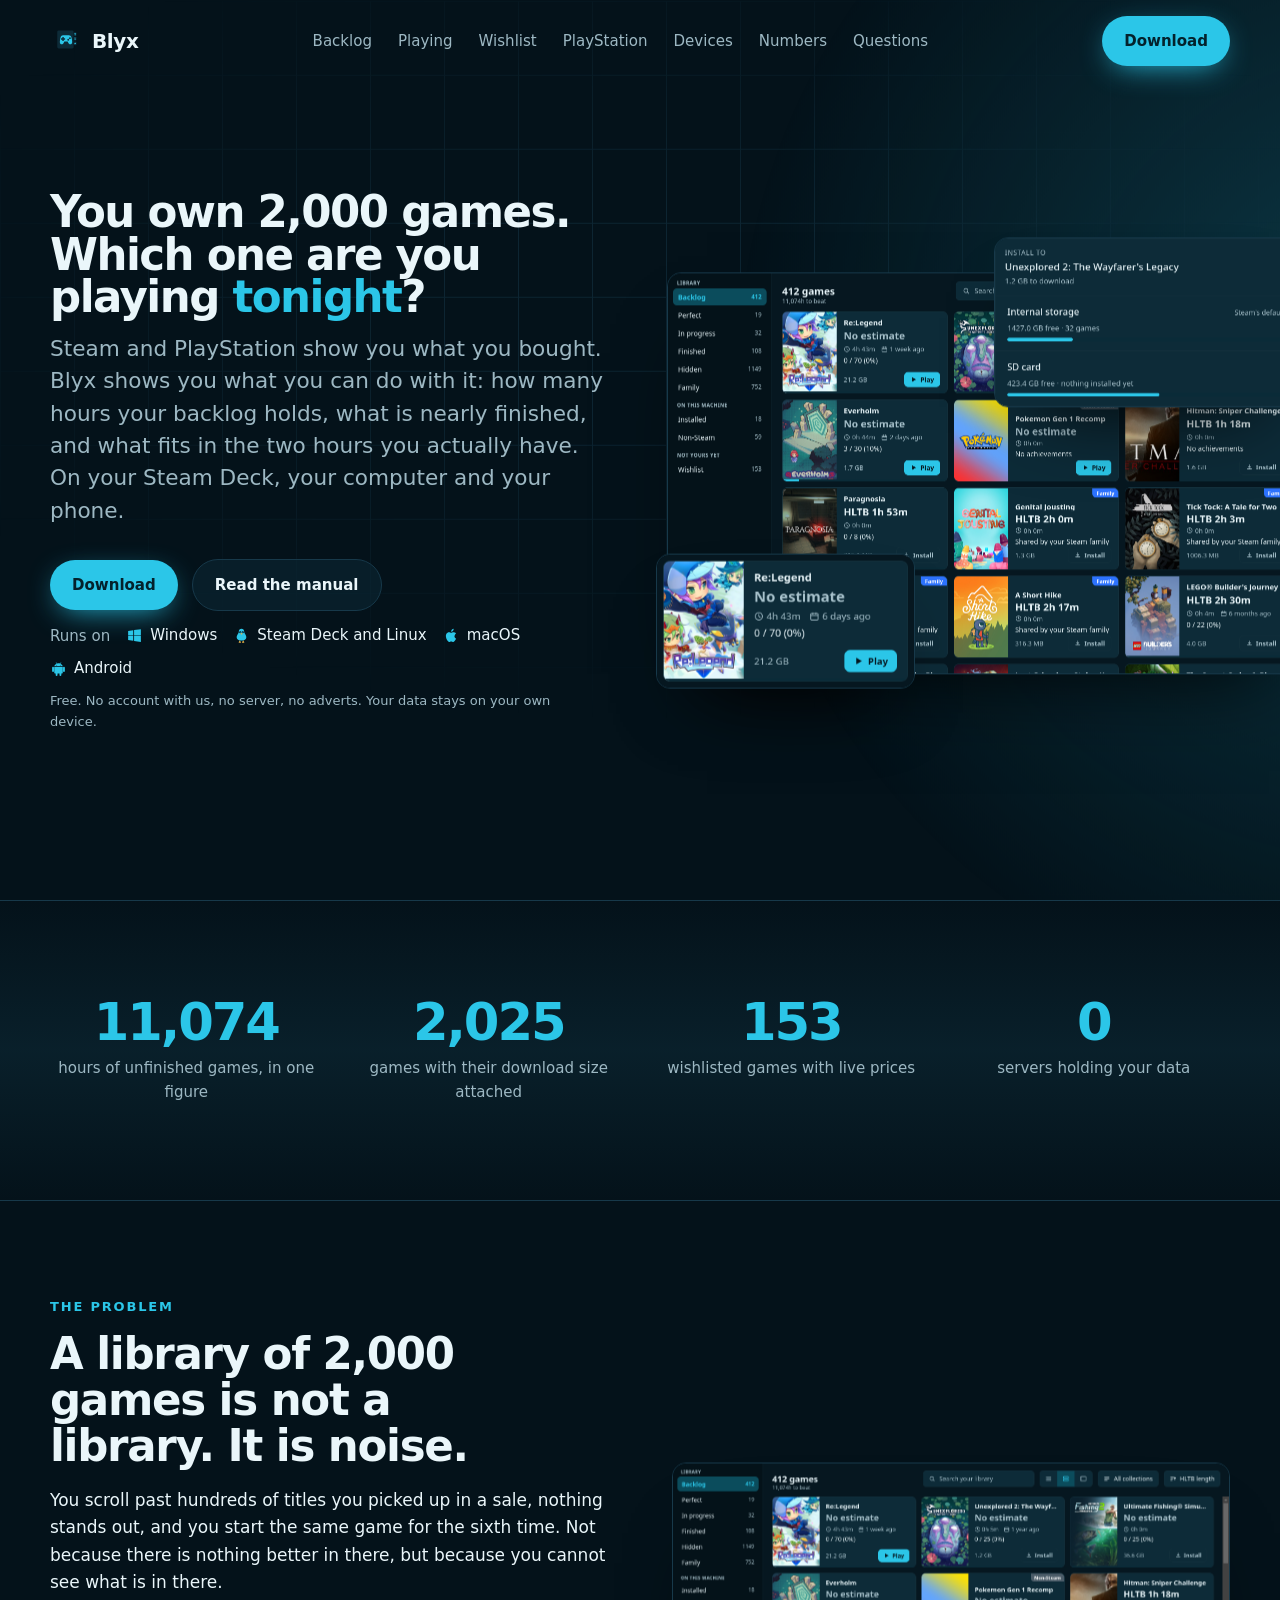
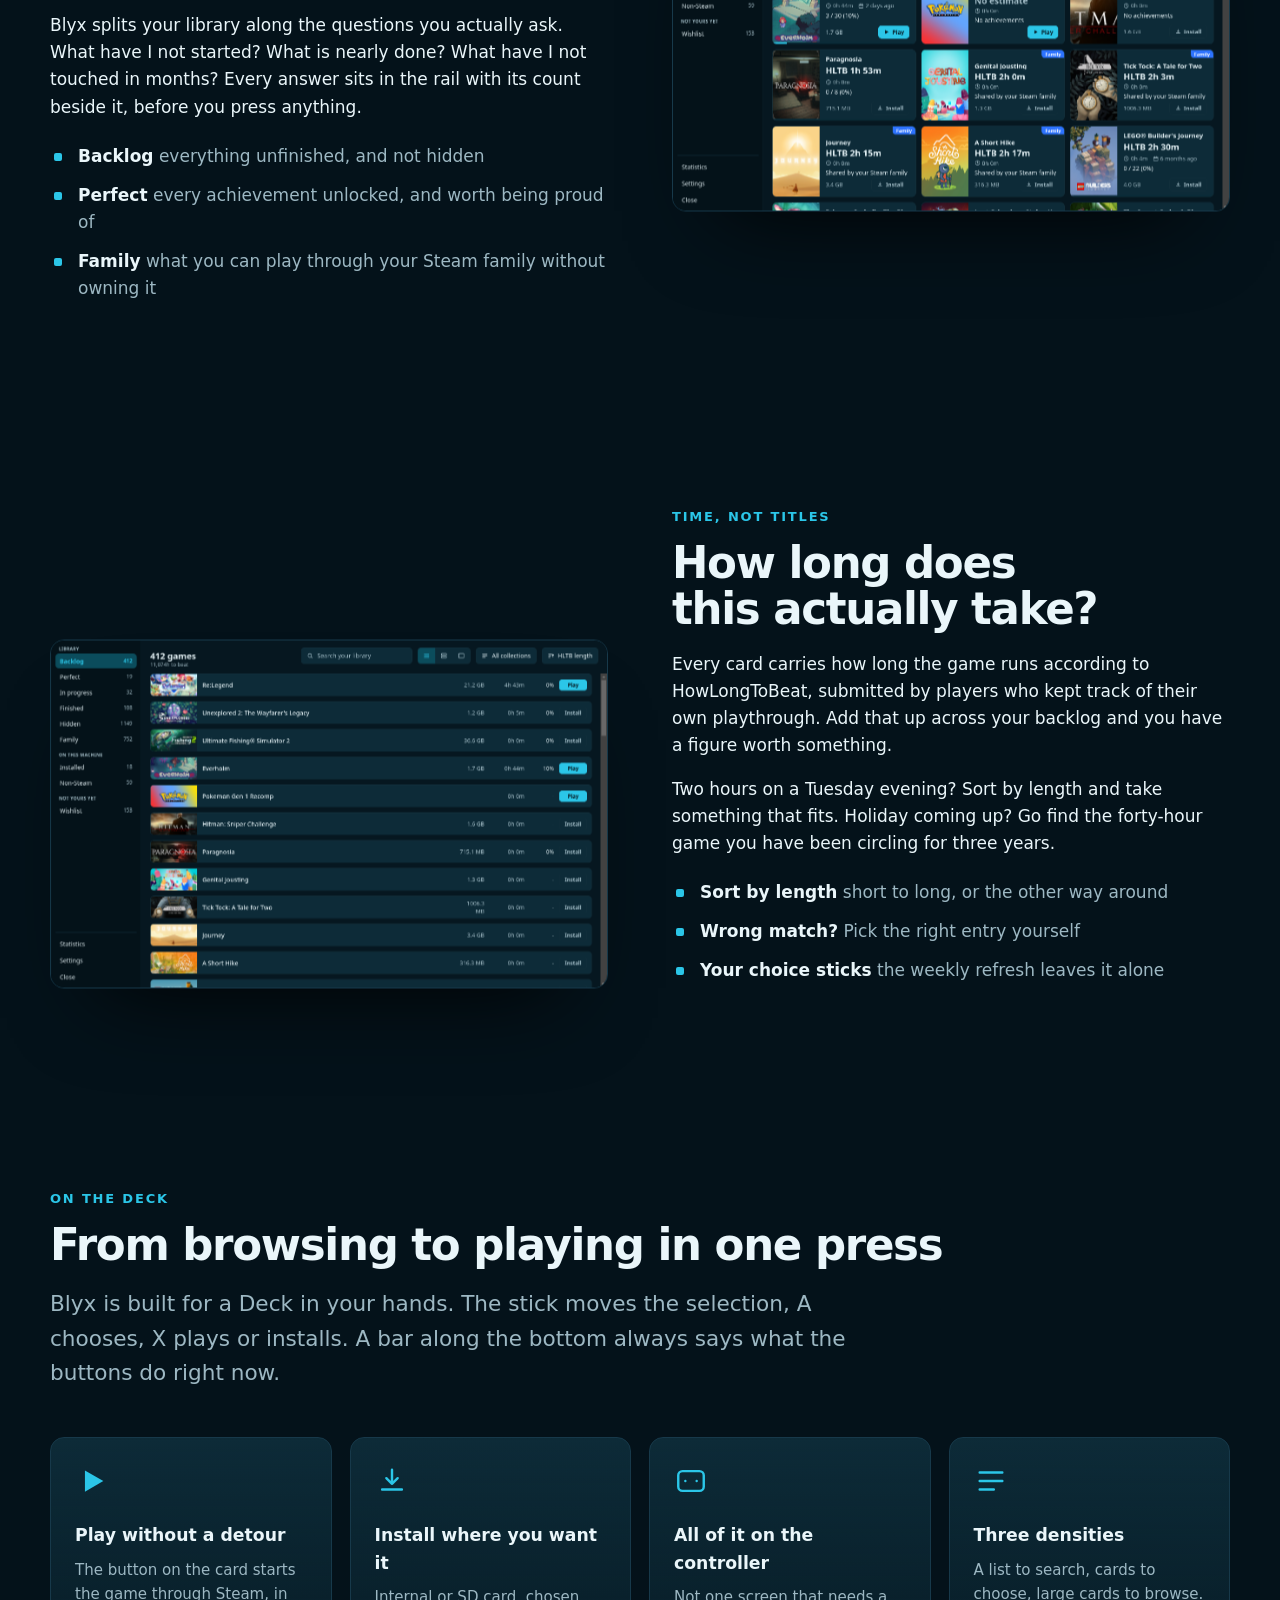
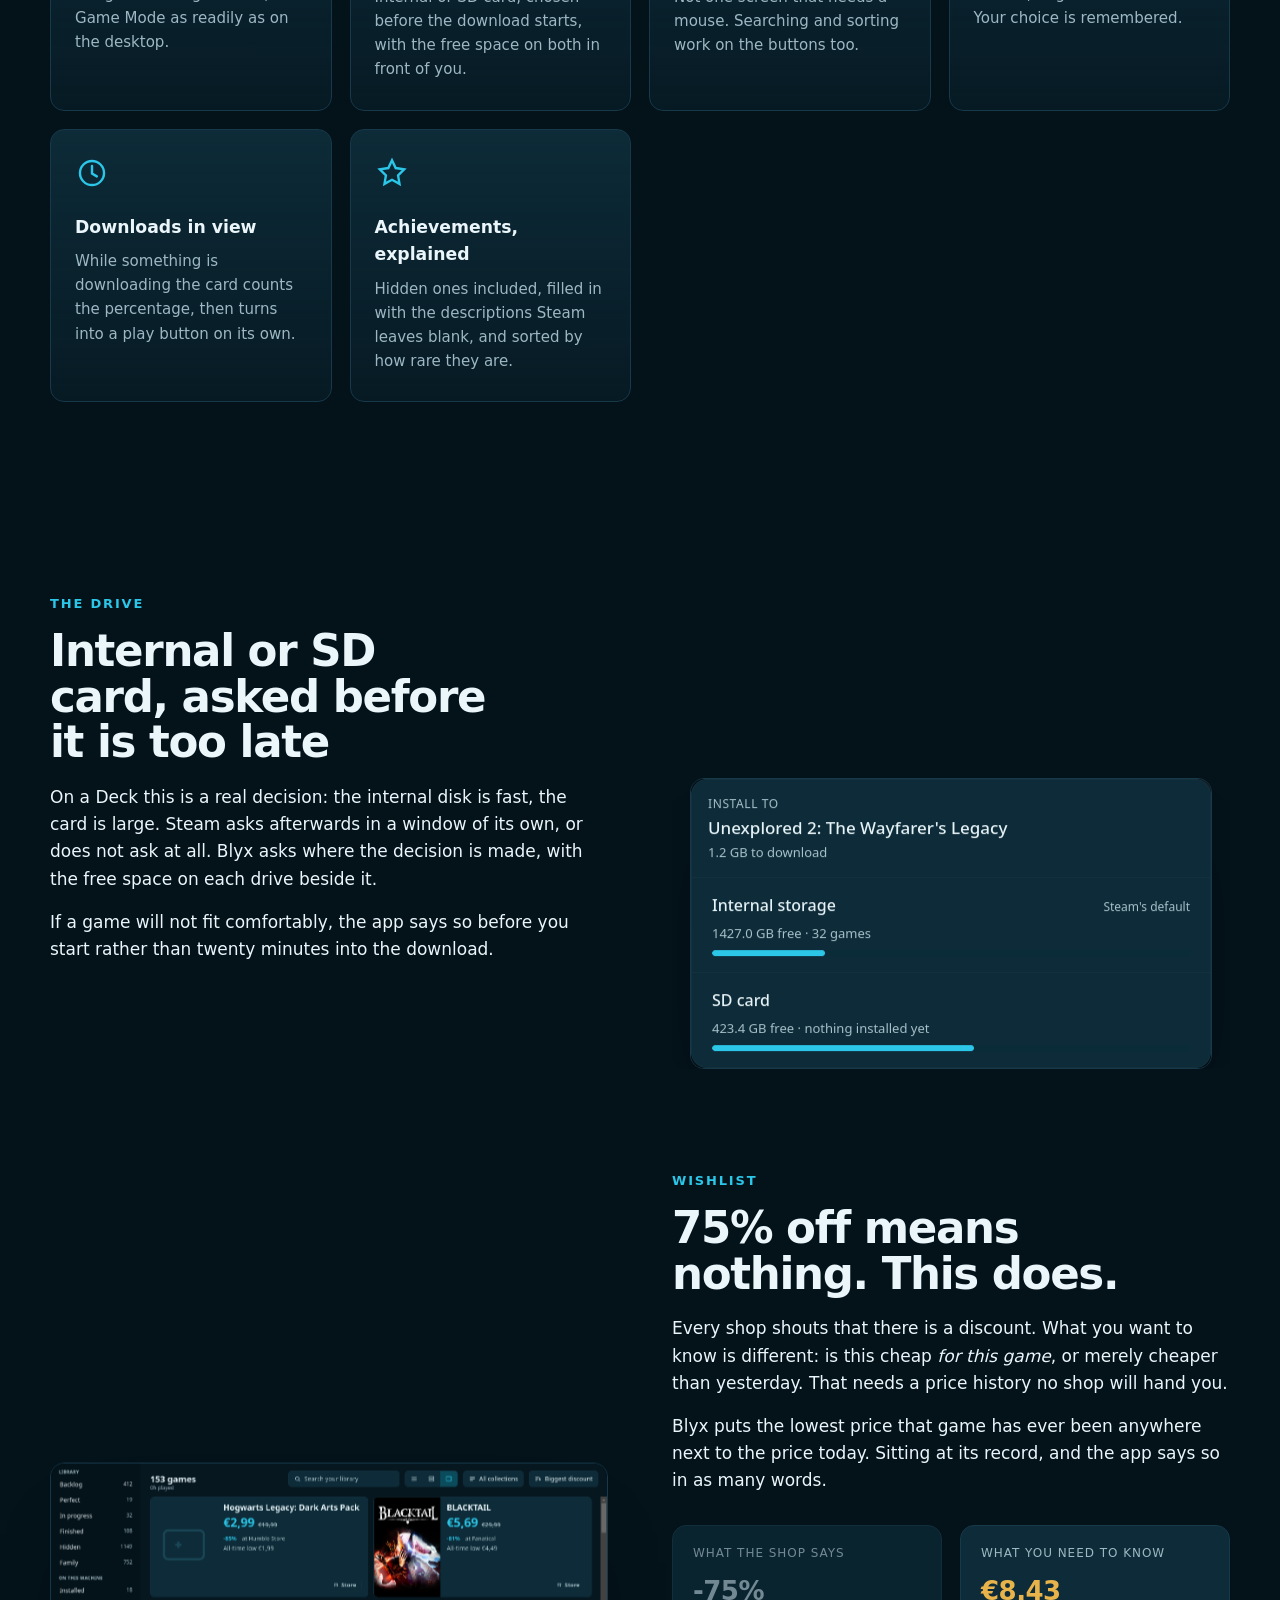
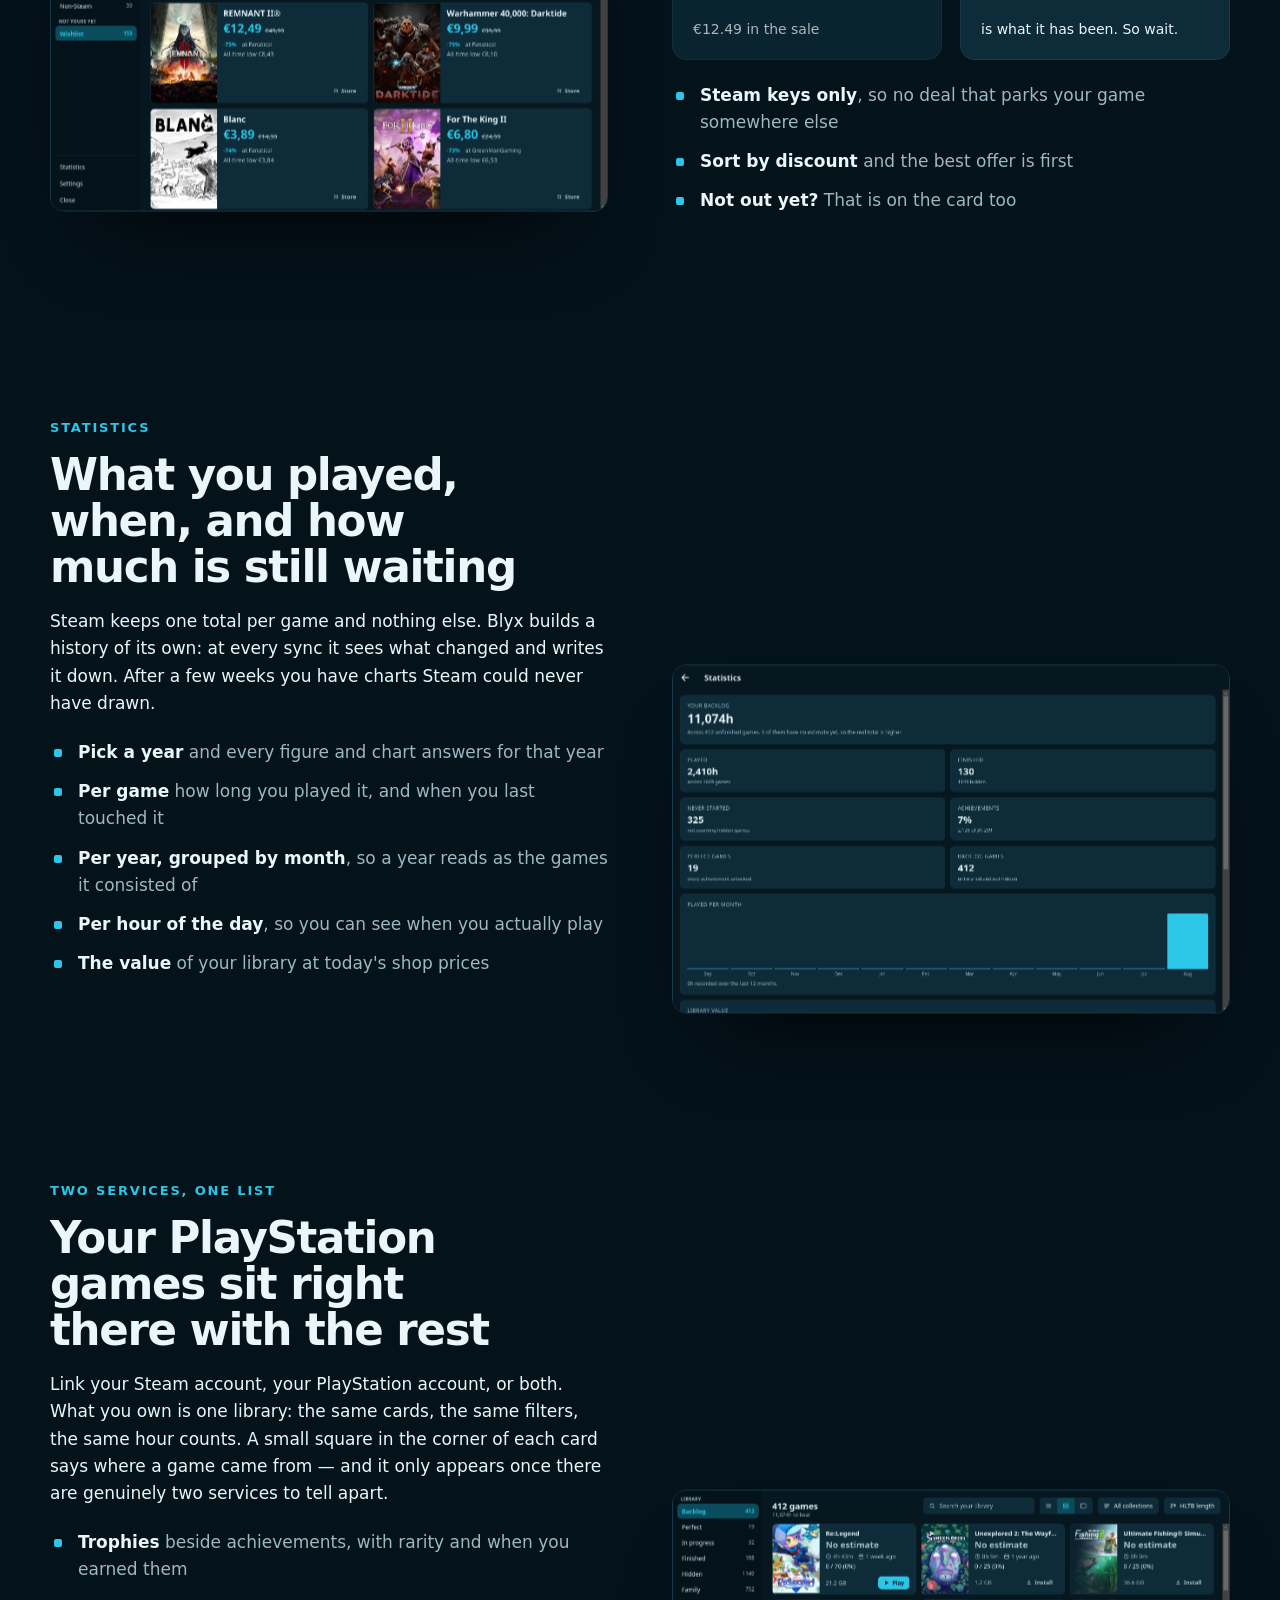
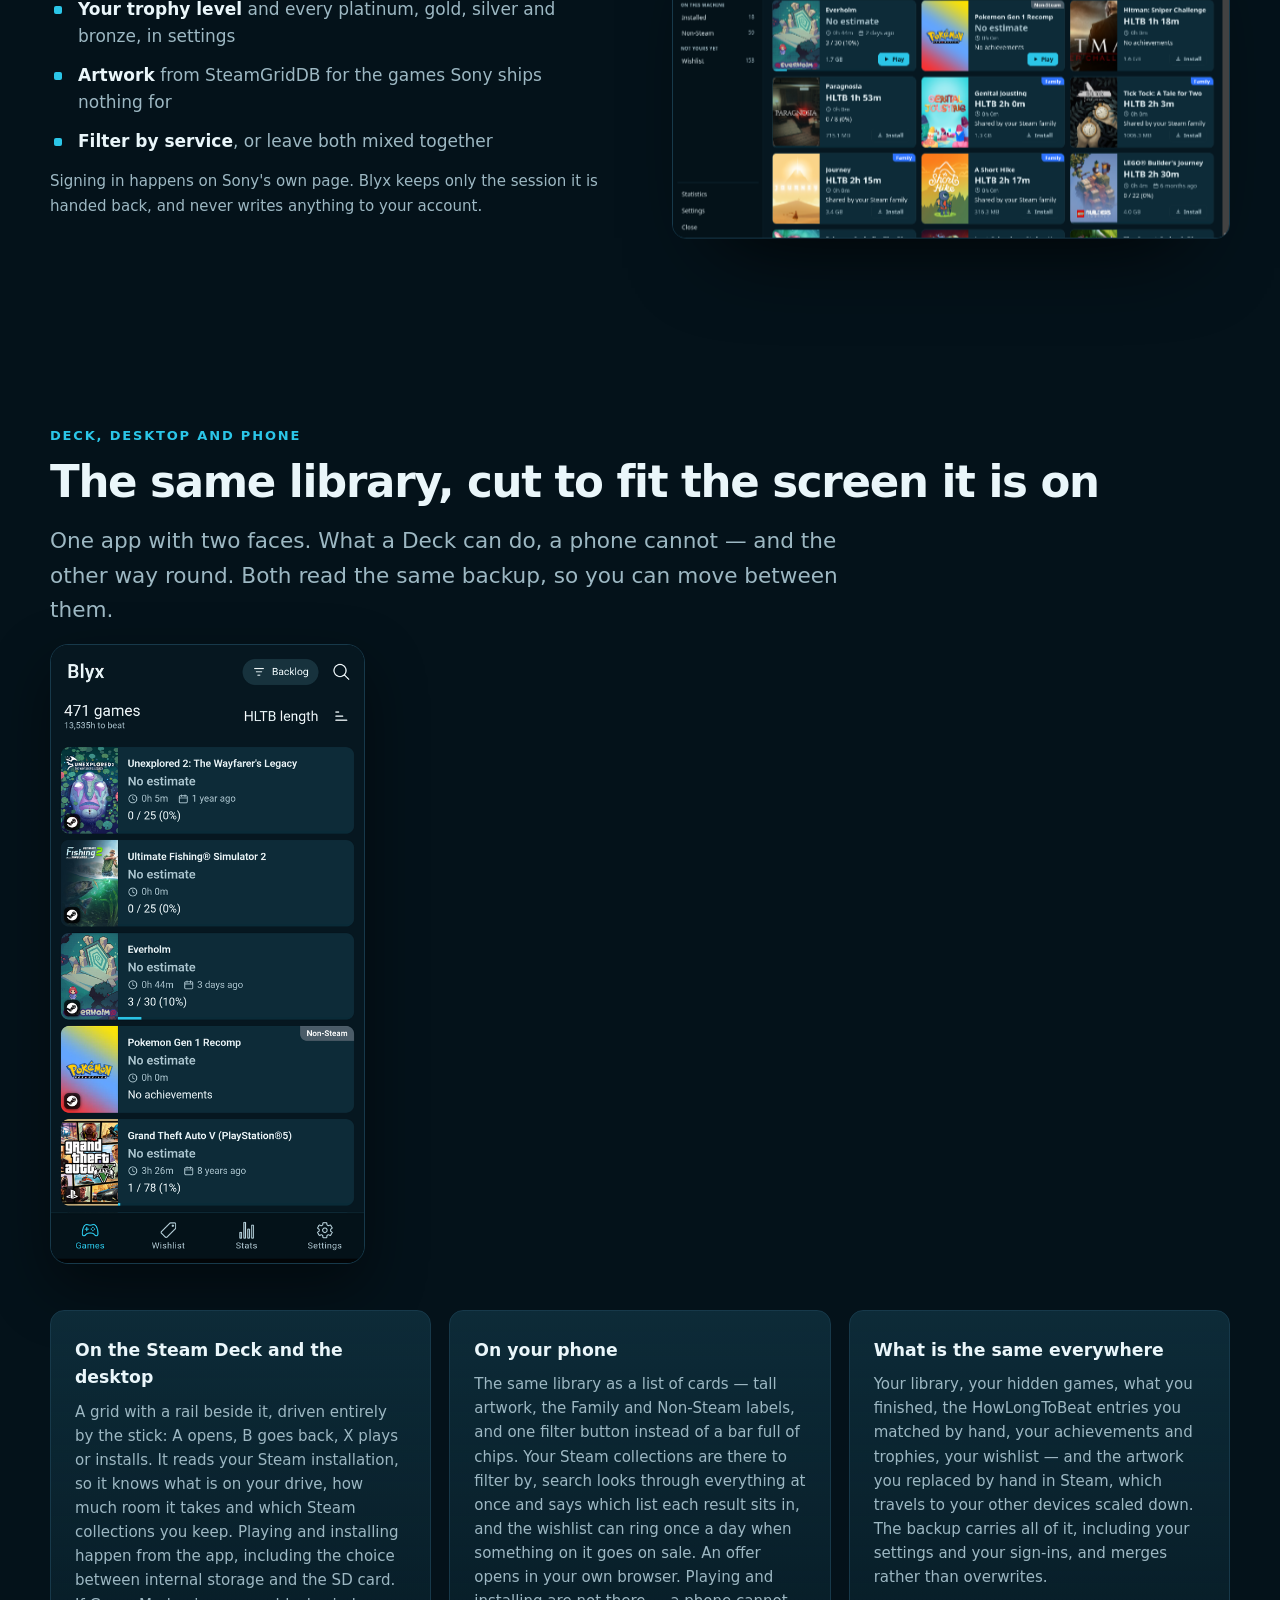
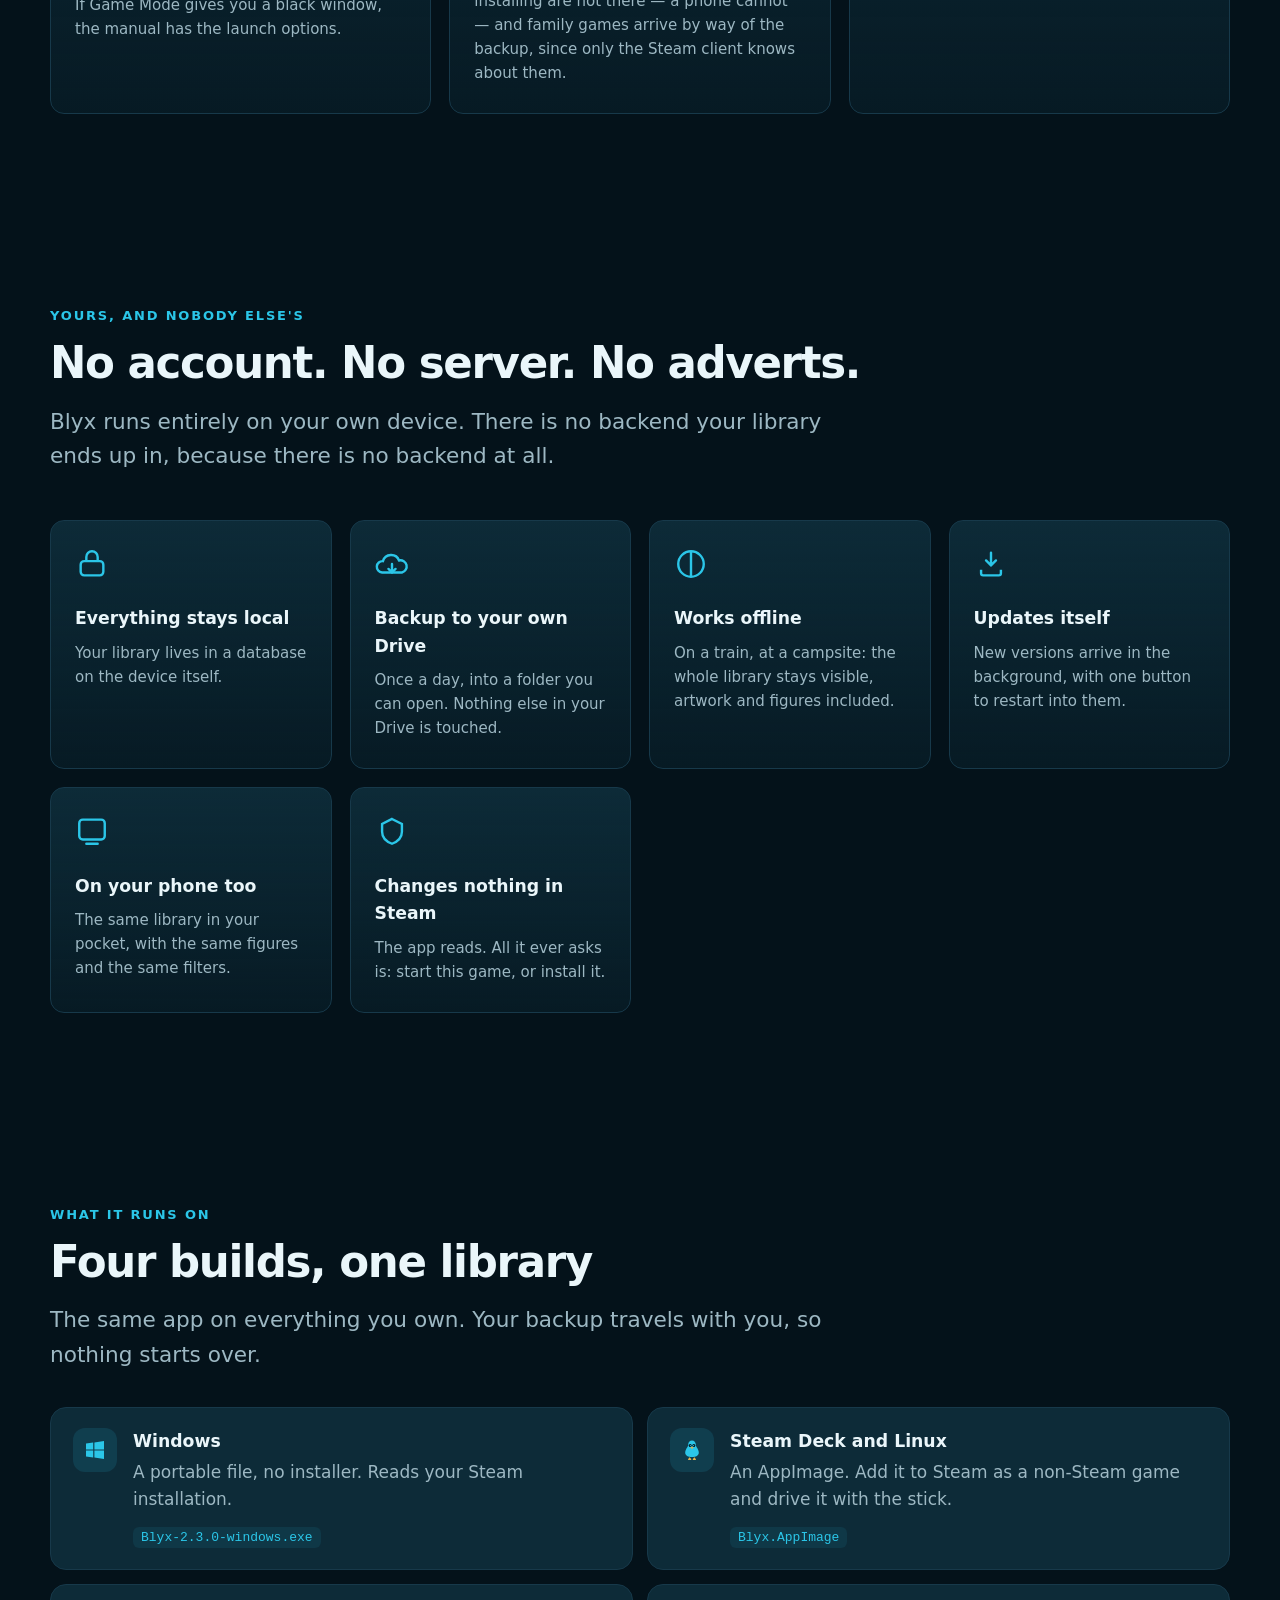
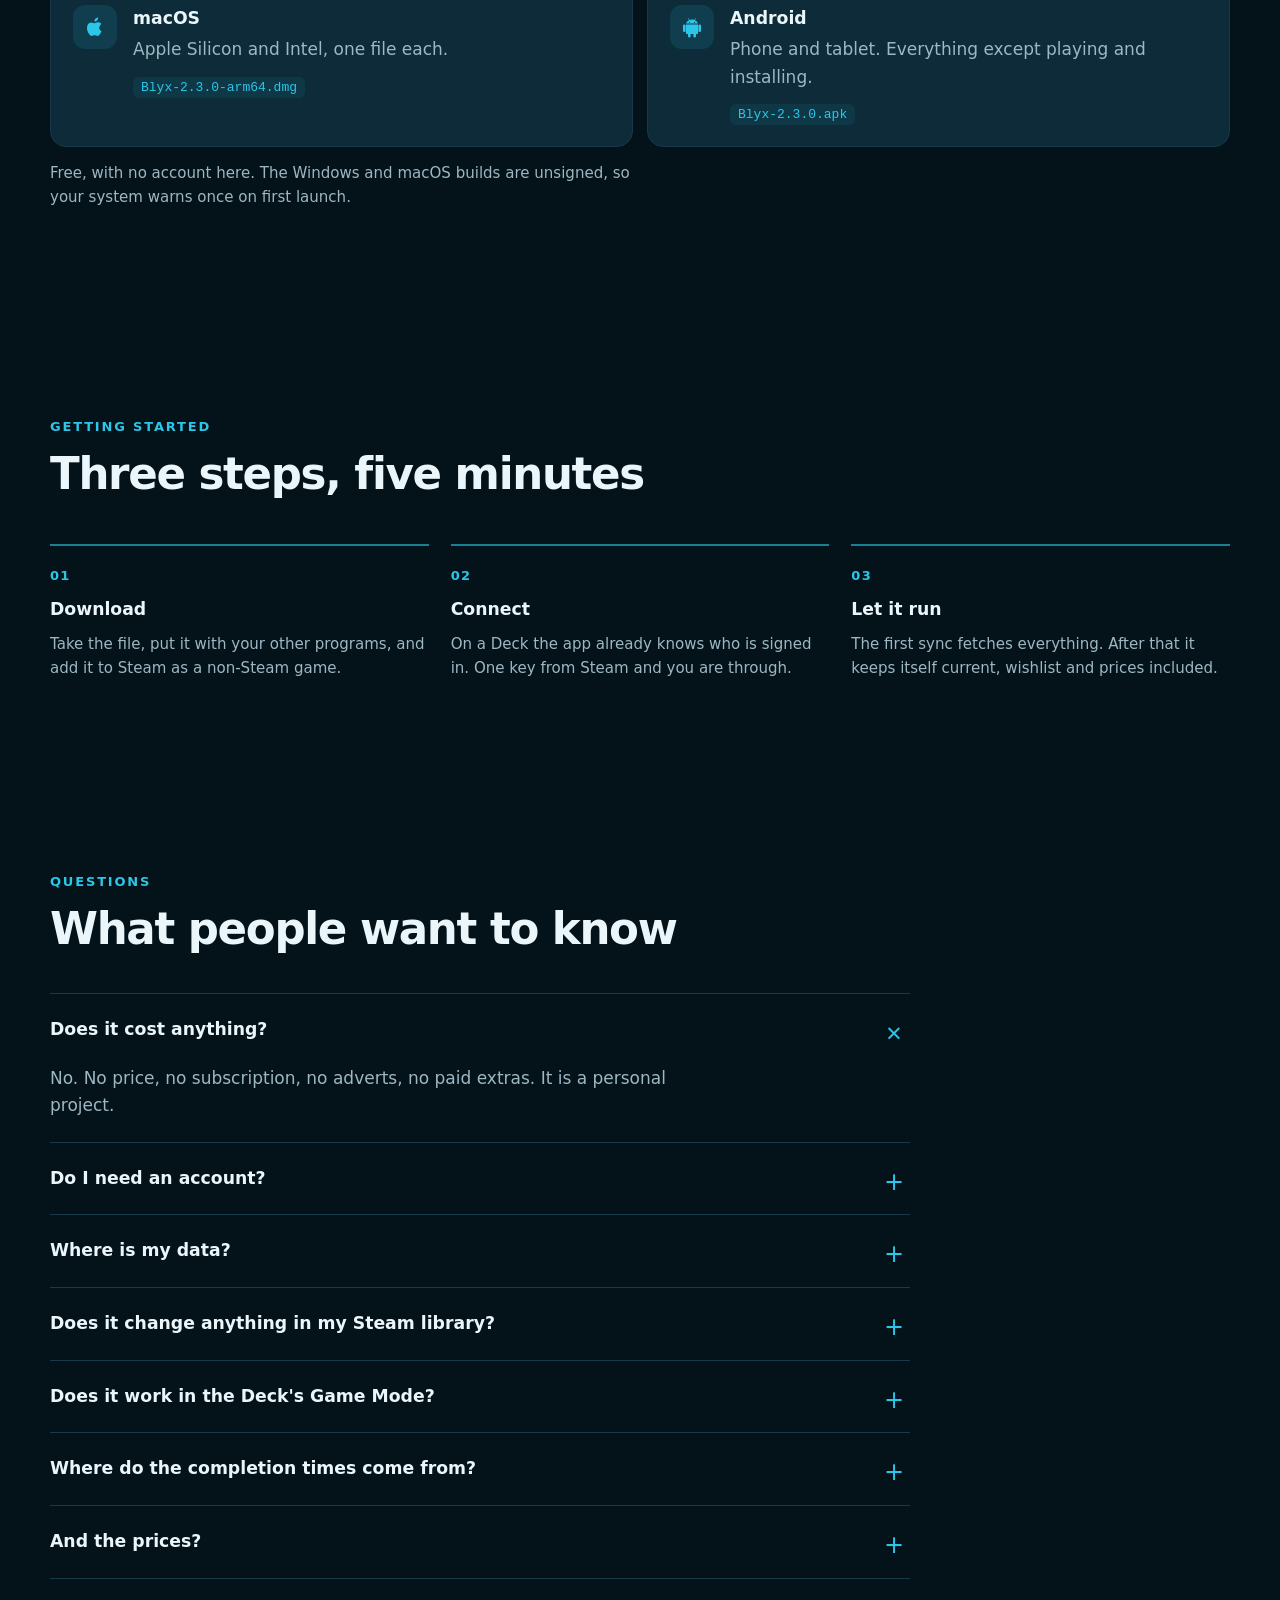
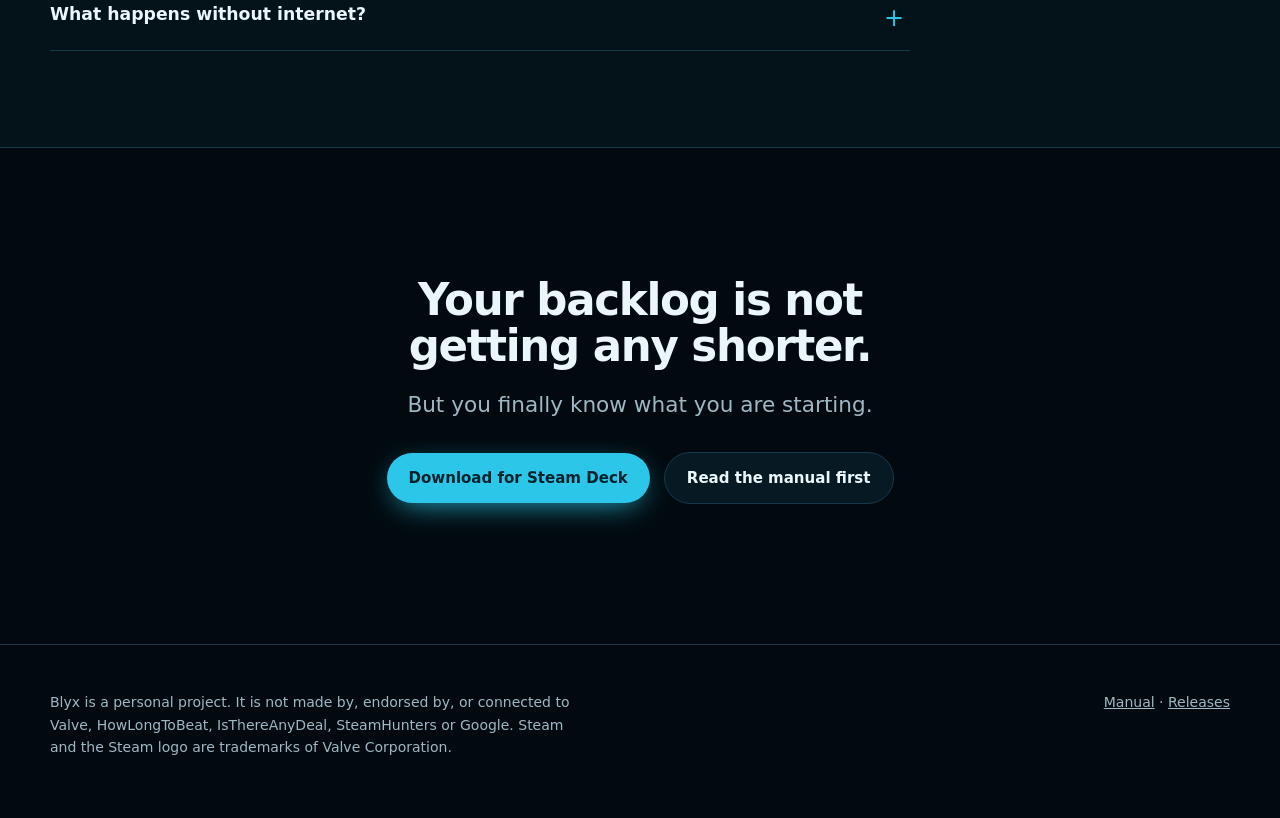
==== commit defb8765: "2.3.0: a year in review, and the records people already kept" ====
--- a/index.html
+++ b/index.html
@@ -472,7 +472,7 @@
             <div>
               <h4>Windows</h4>
               <p>A portable file, no installer. Reads your Steam installation.</p>
-              <code>Blyx-2.2.0-windows.exe</code>
+              <code>Blyx-2.3.0-windows.exe</code>
             </div>
           </div>
           <div class="platform reveal">
@@ -488,7 +488,7 @@
             <div>
               <h4>macOS</h4>
               <p>Apple Silicon and Intel, one file each.</p>
-              <code>Blyx-2.2.0-arm64.dmg</code>
+              <code>Blyx-2.3.0-arm64.dmg</code>
             </div>
           </div>
           <div class="platform reveal">
@@ -496,7 +496,7 @@
             <div>
               <h4>Android</h4>
               <p>Phone and tablet. Everything except playing and installing.</p>
-              <code>Blyx-2.2.0.apk</code>
+              <code>Blyx-2.3.0.apk</code>
             </div>
           </div>
         </div>
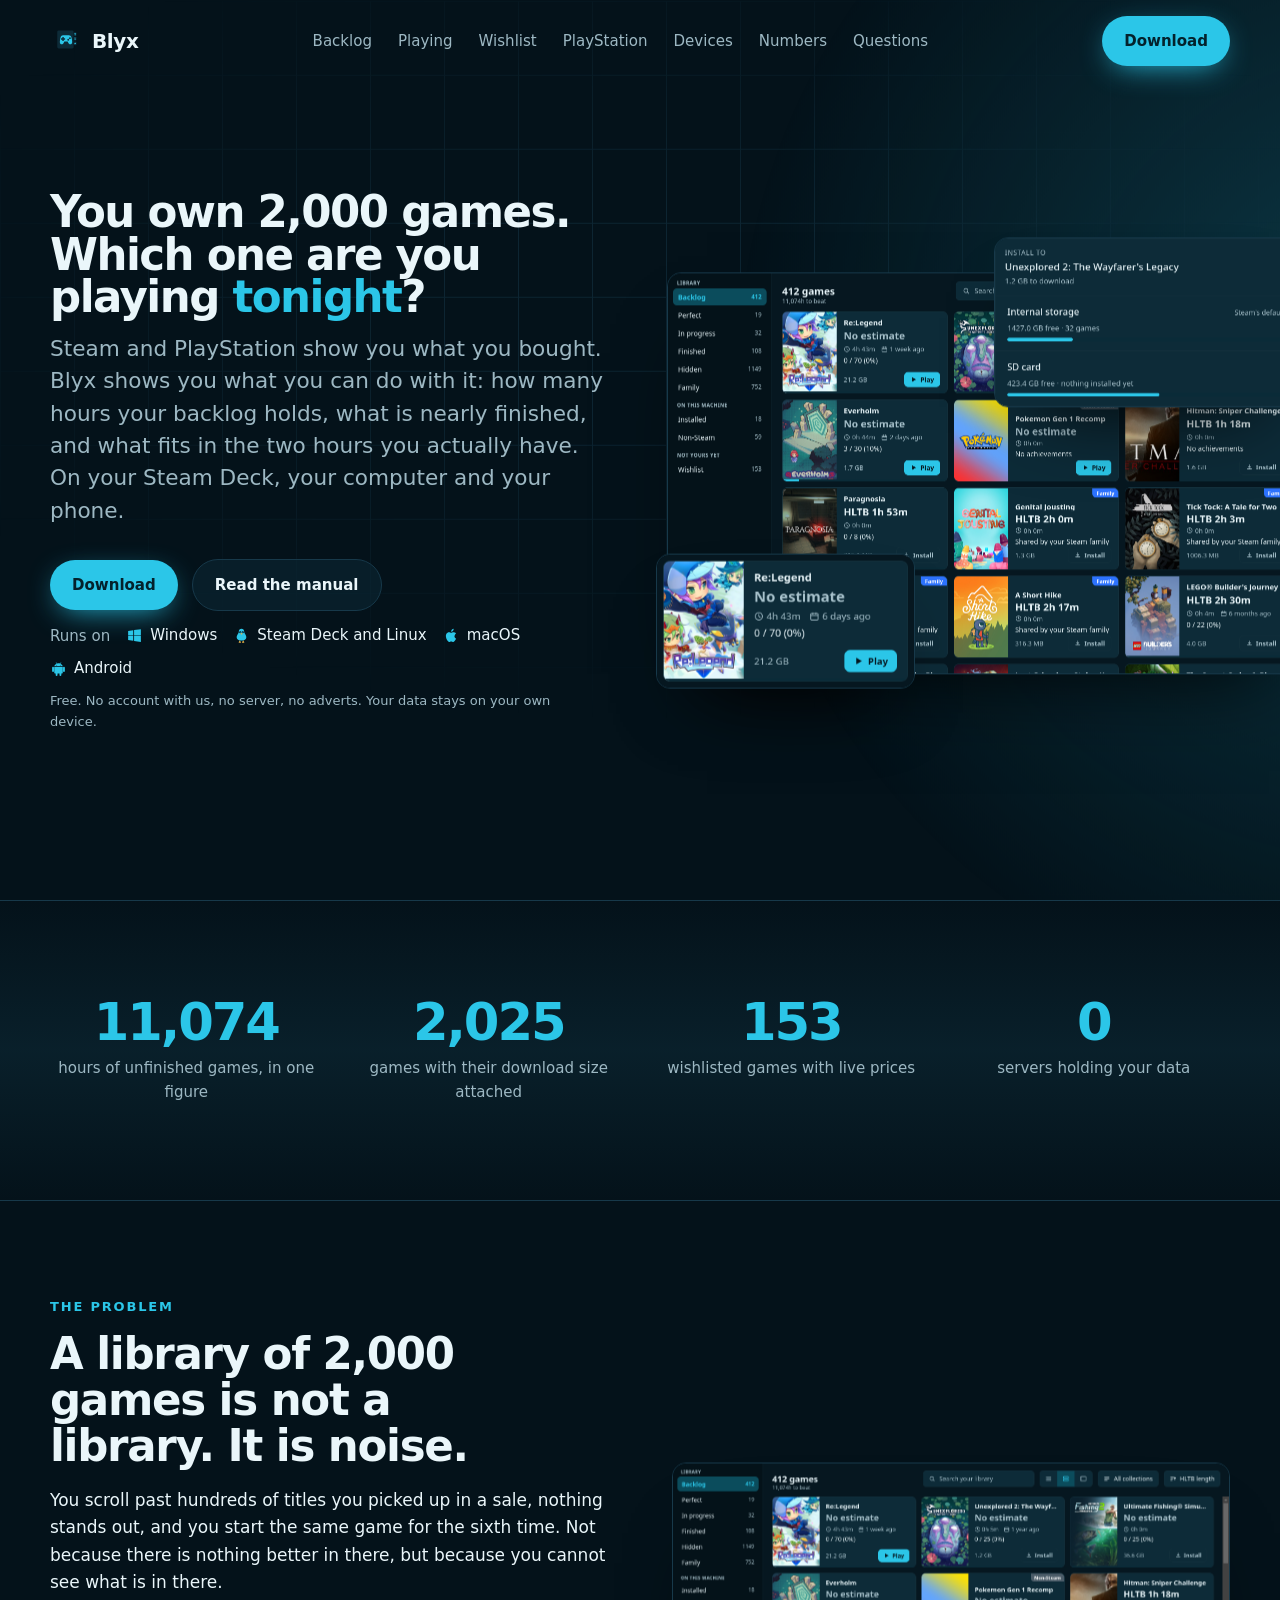
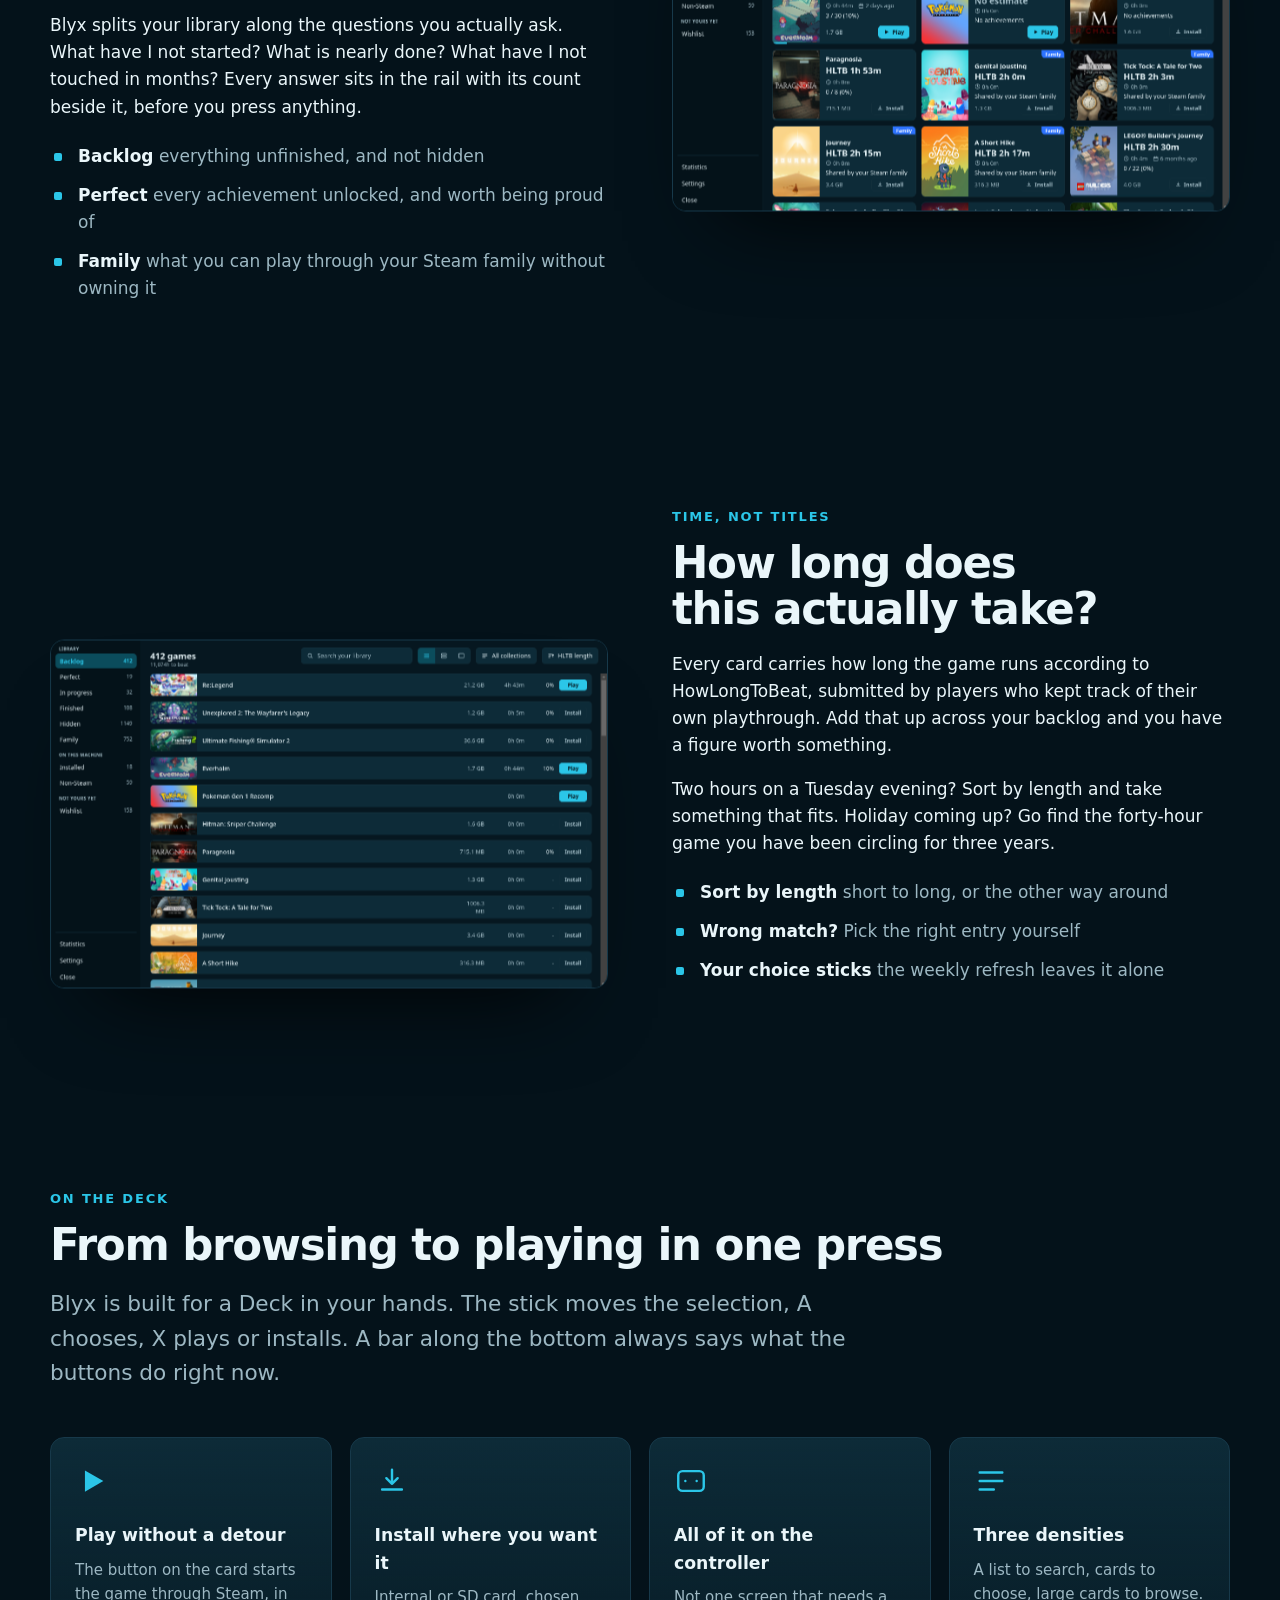
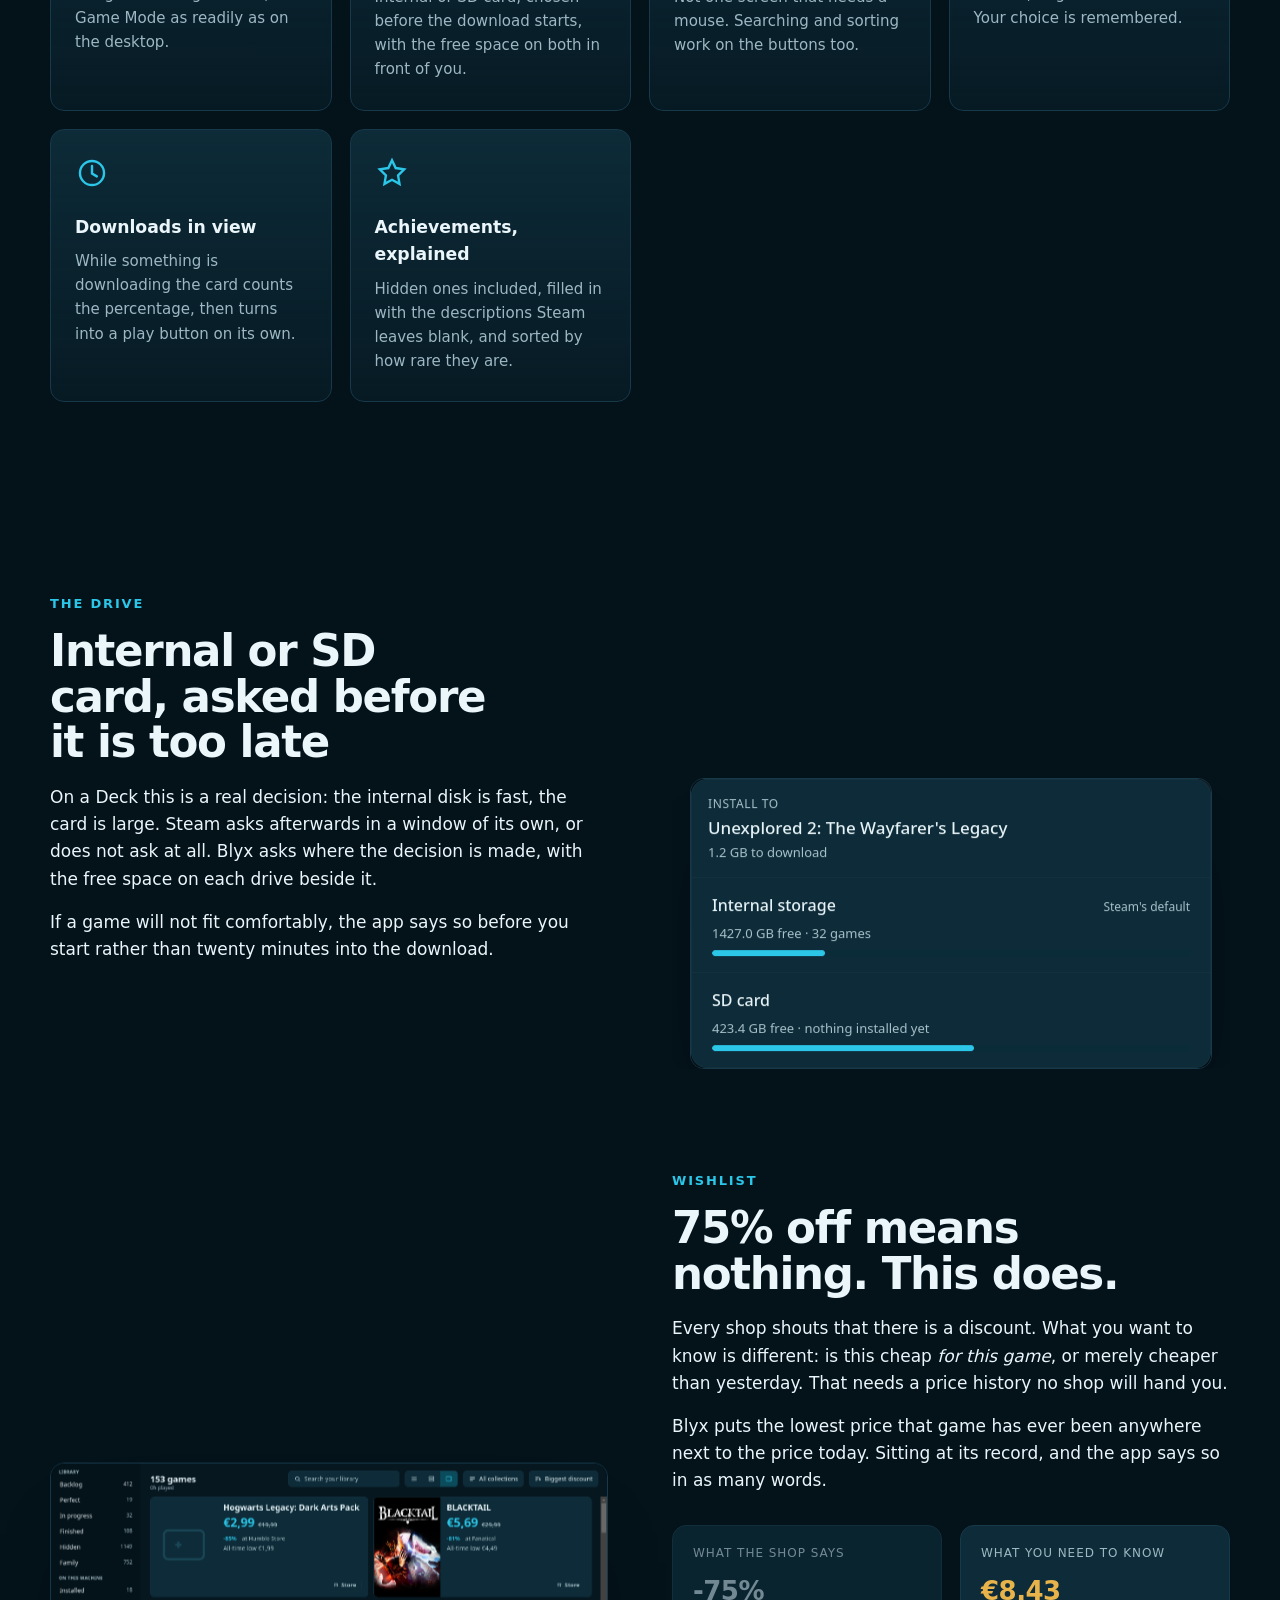
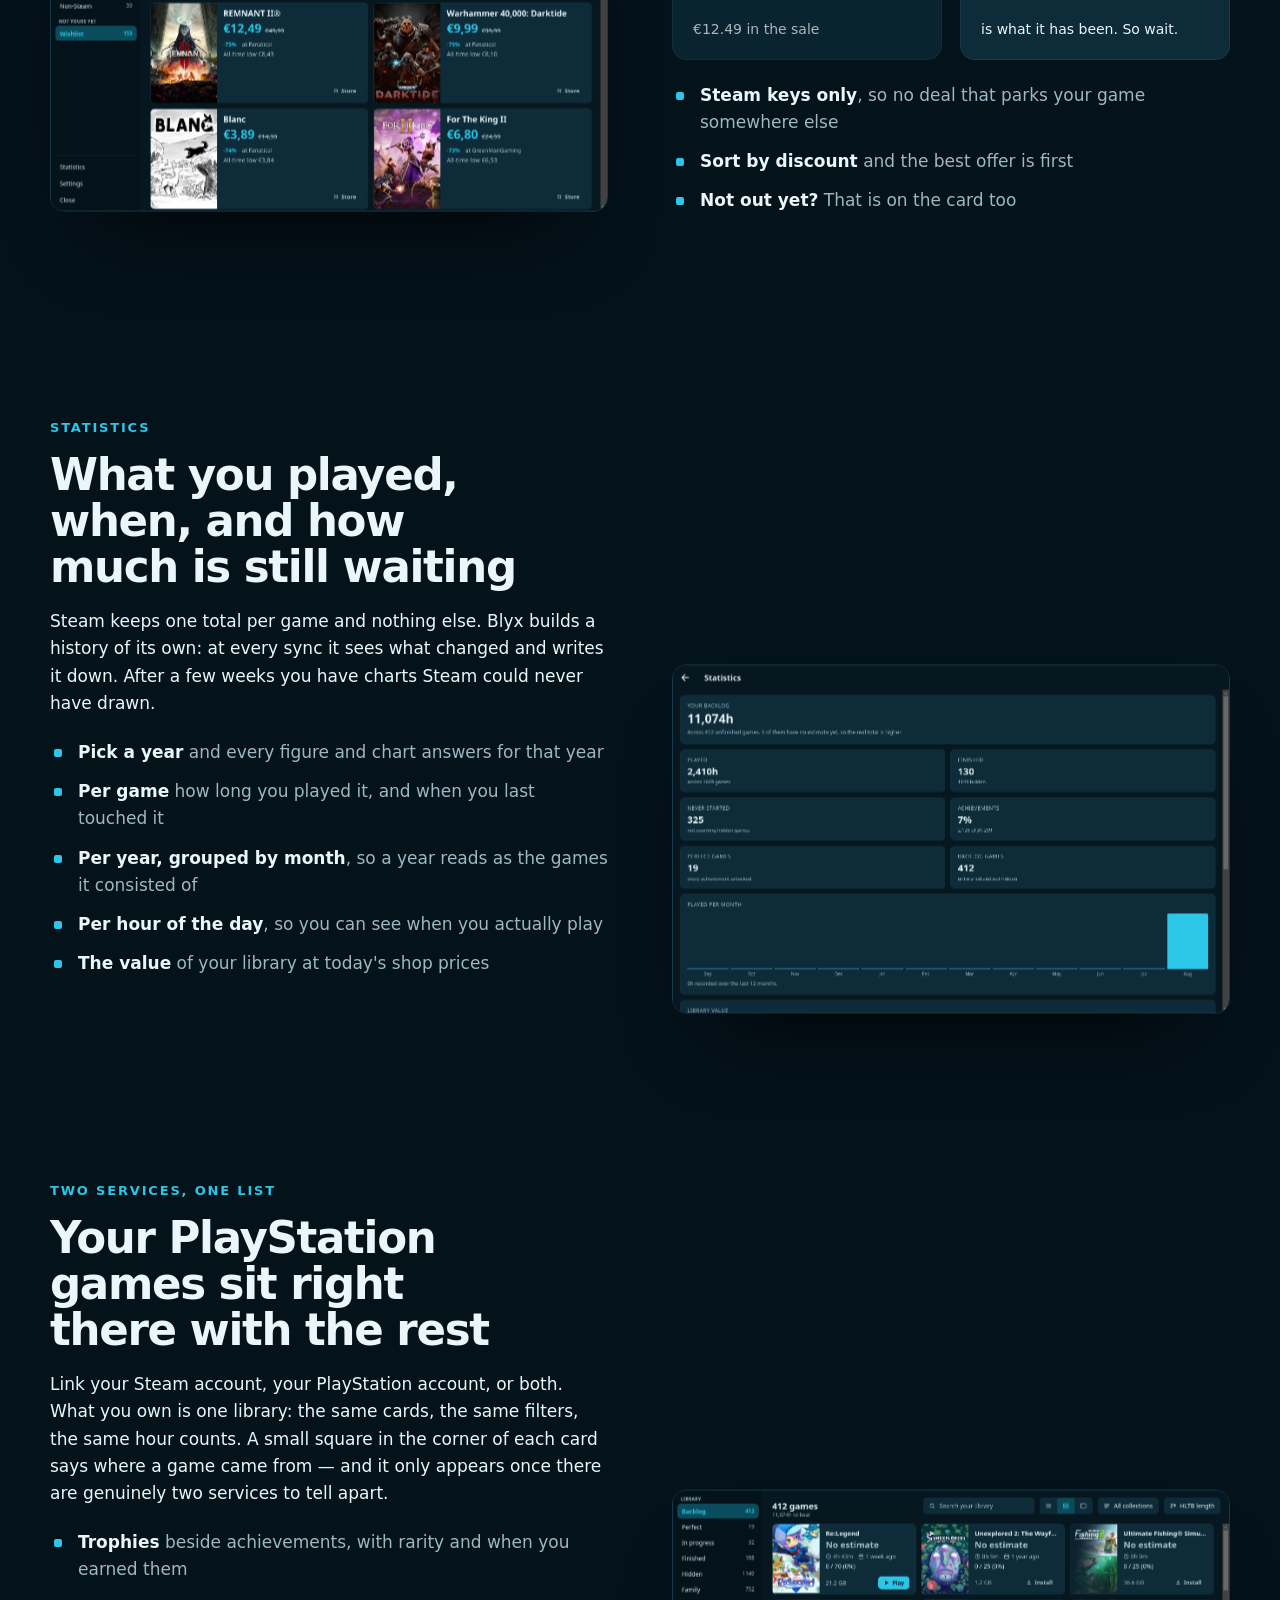
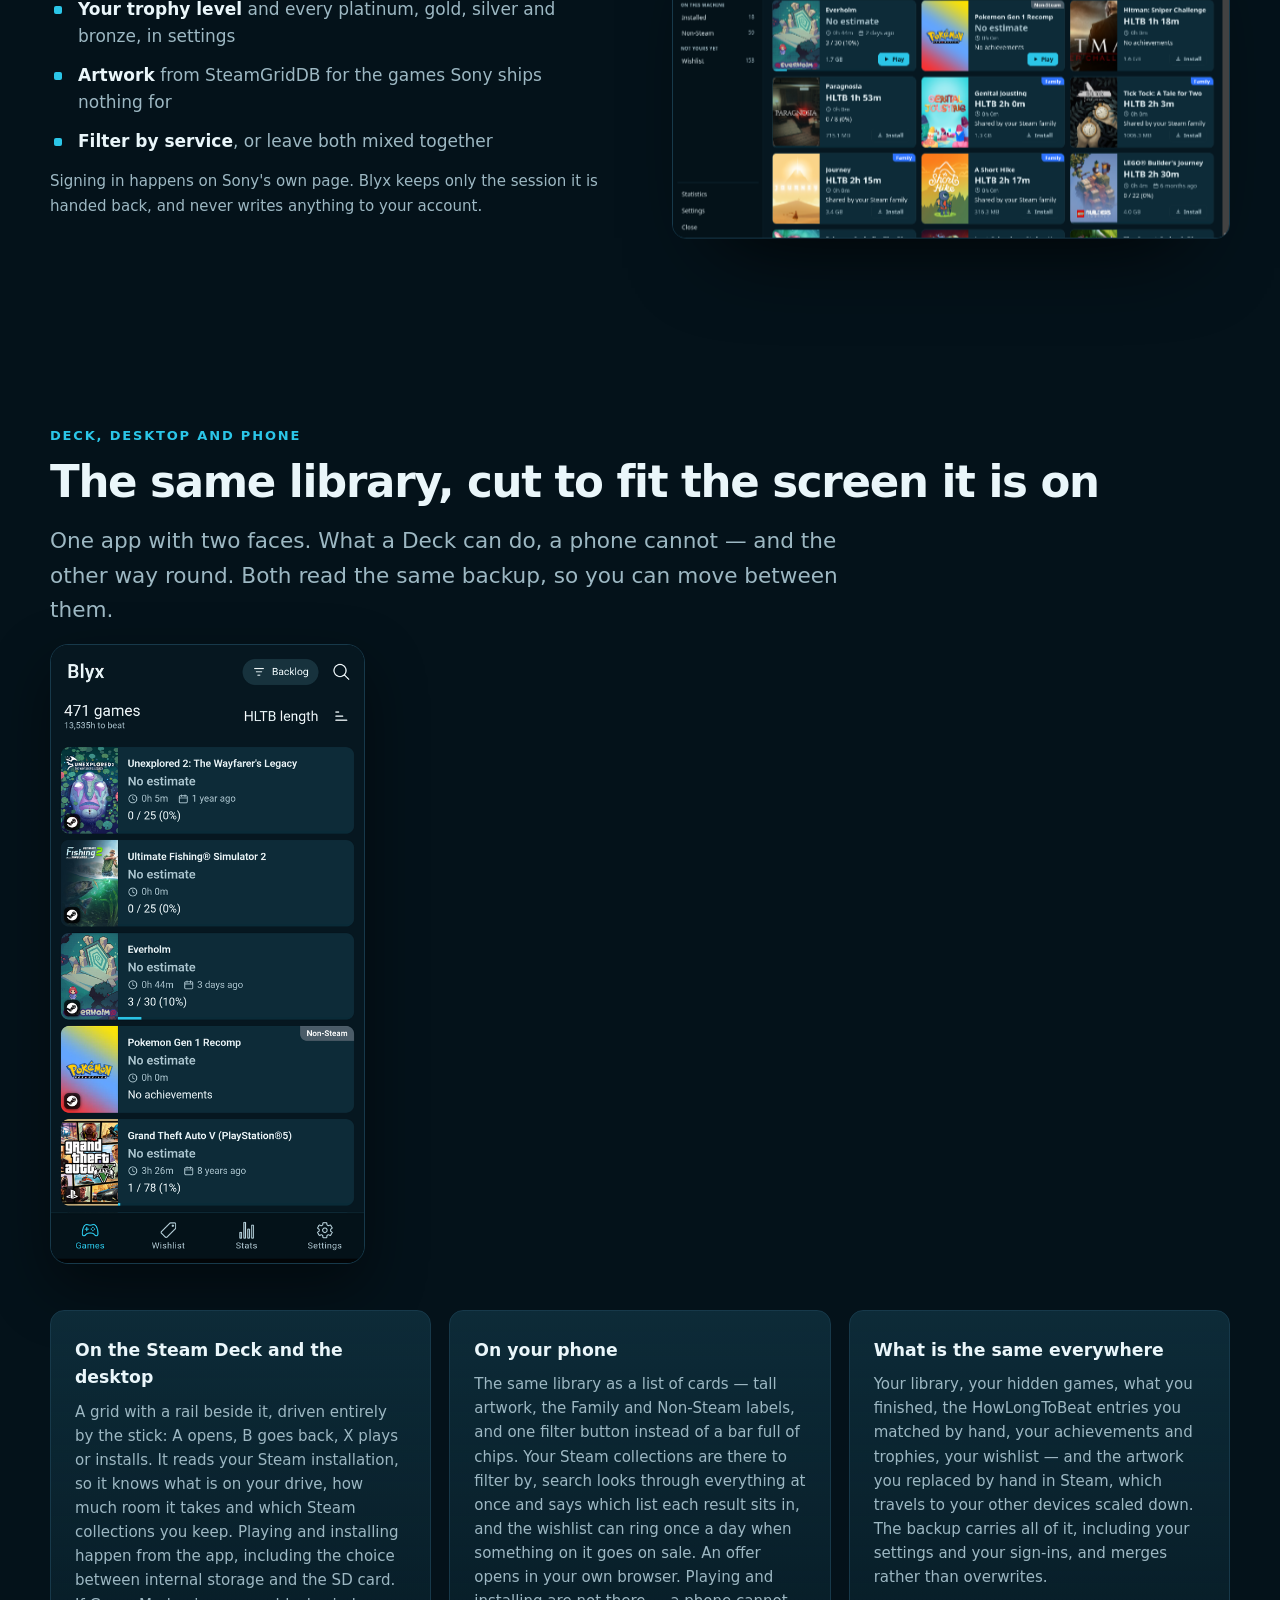
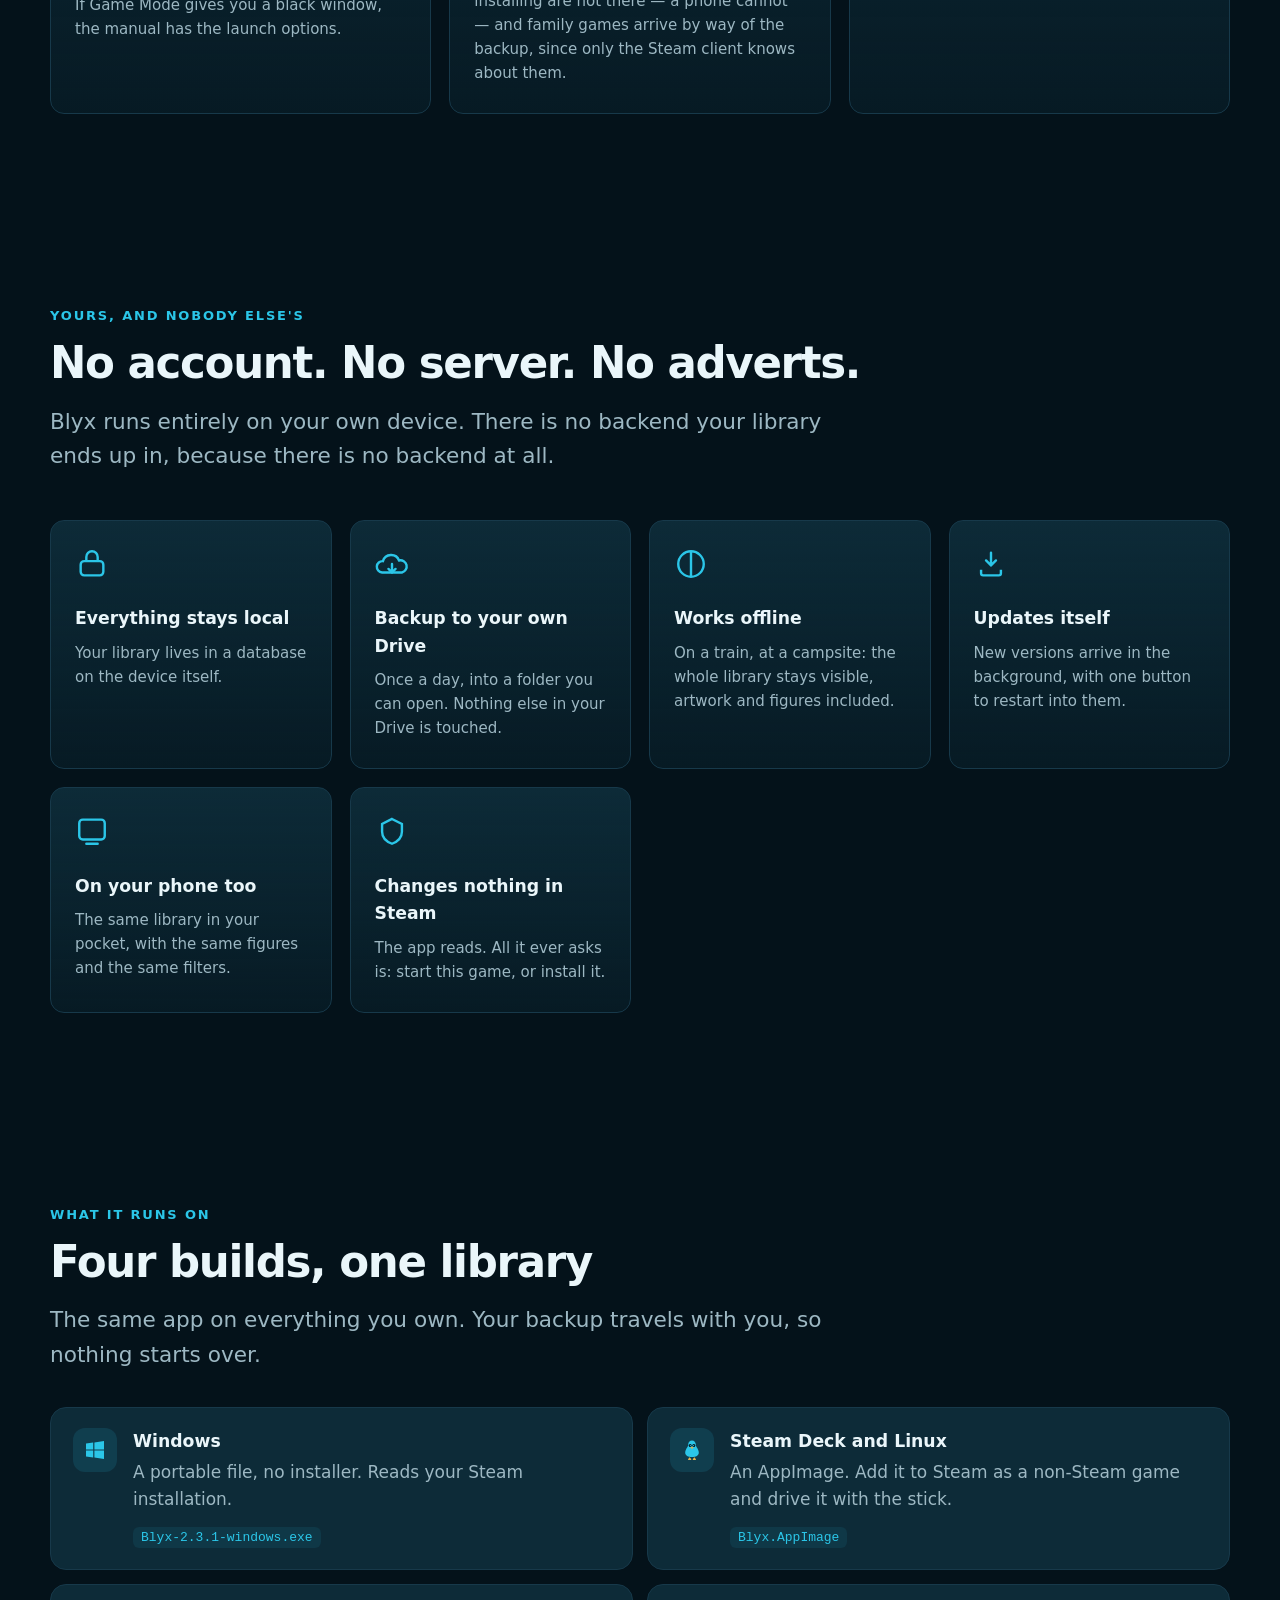
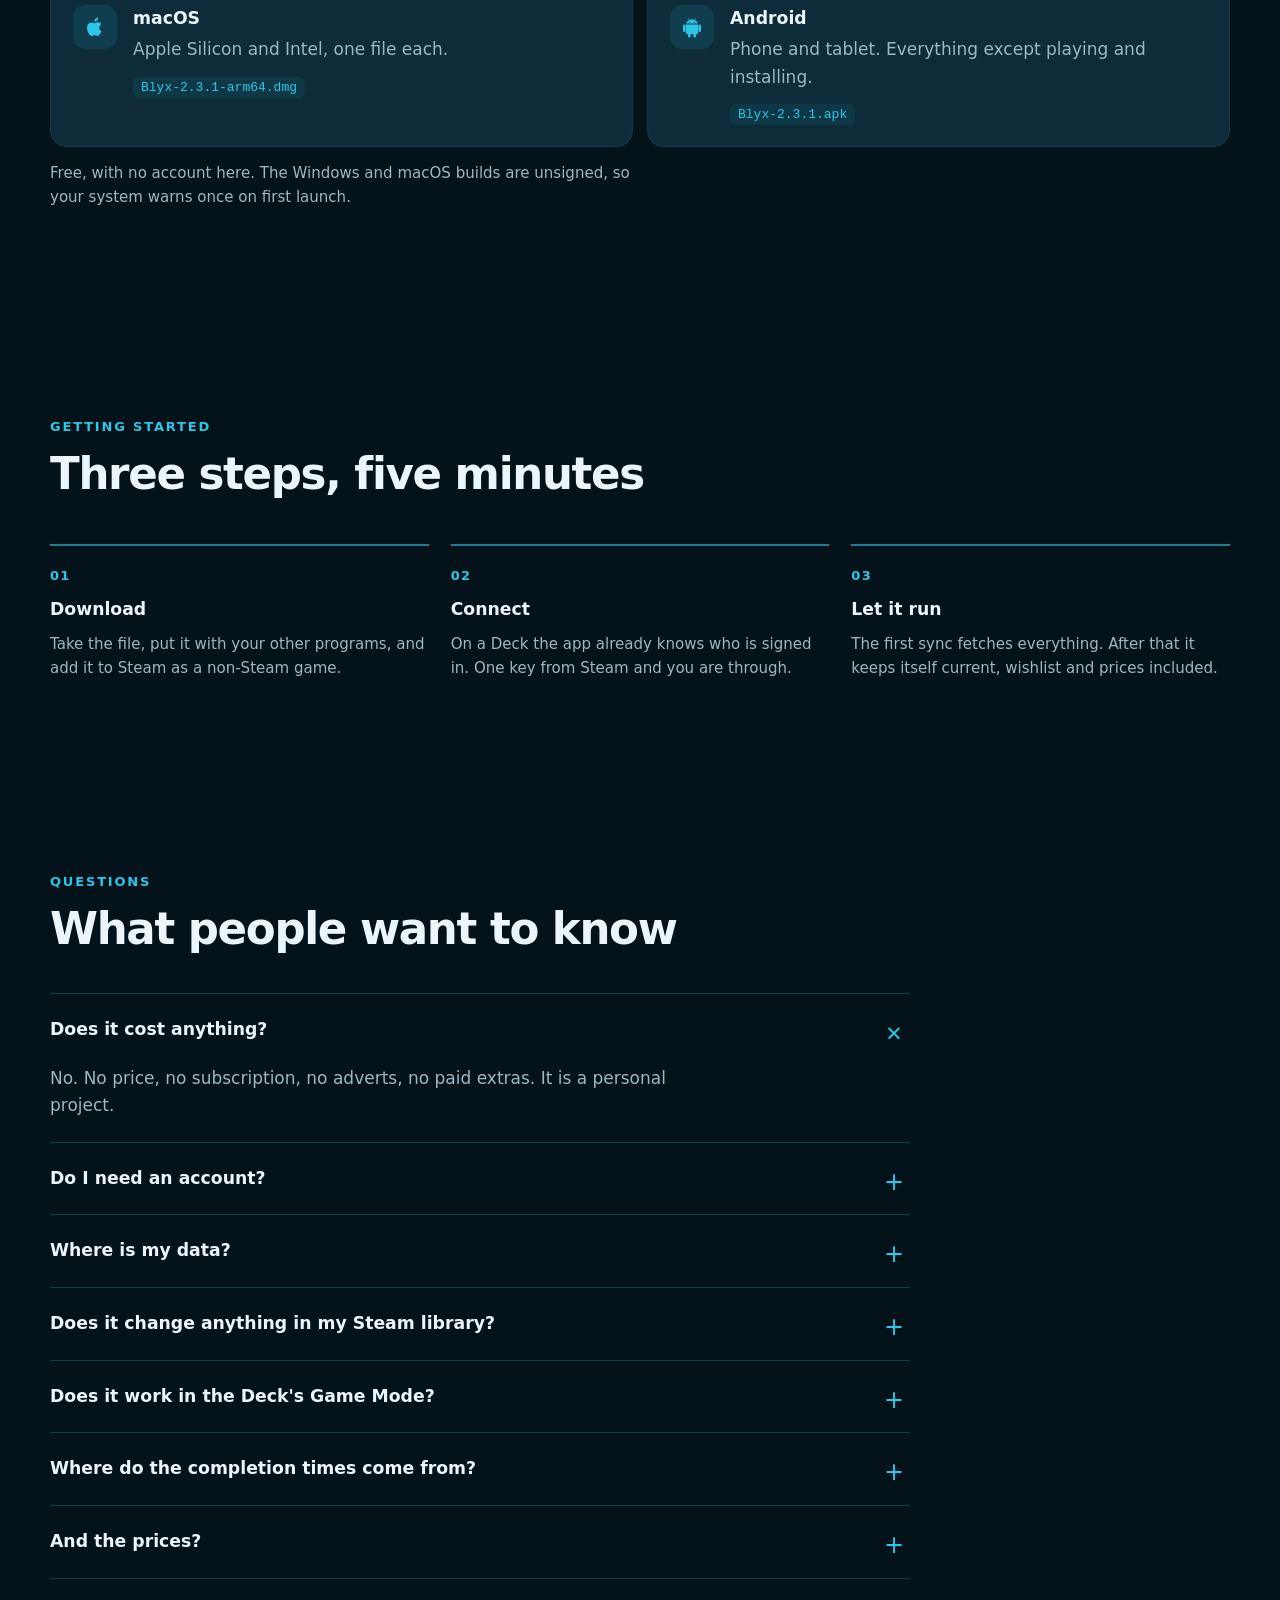
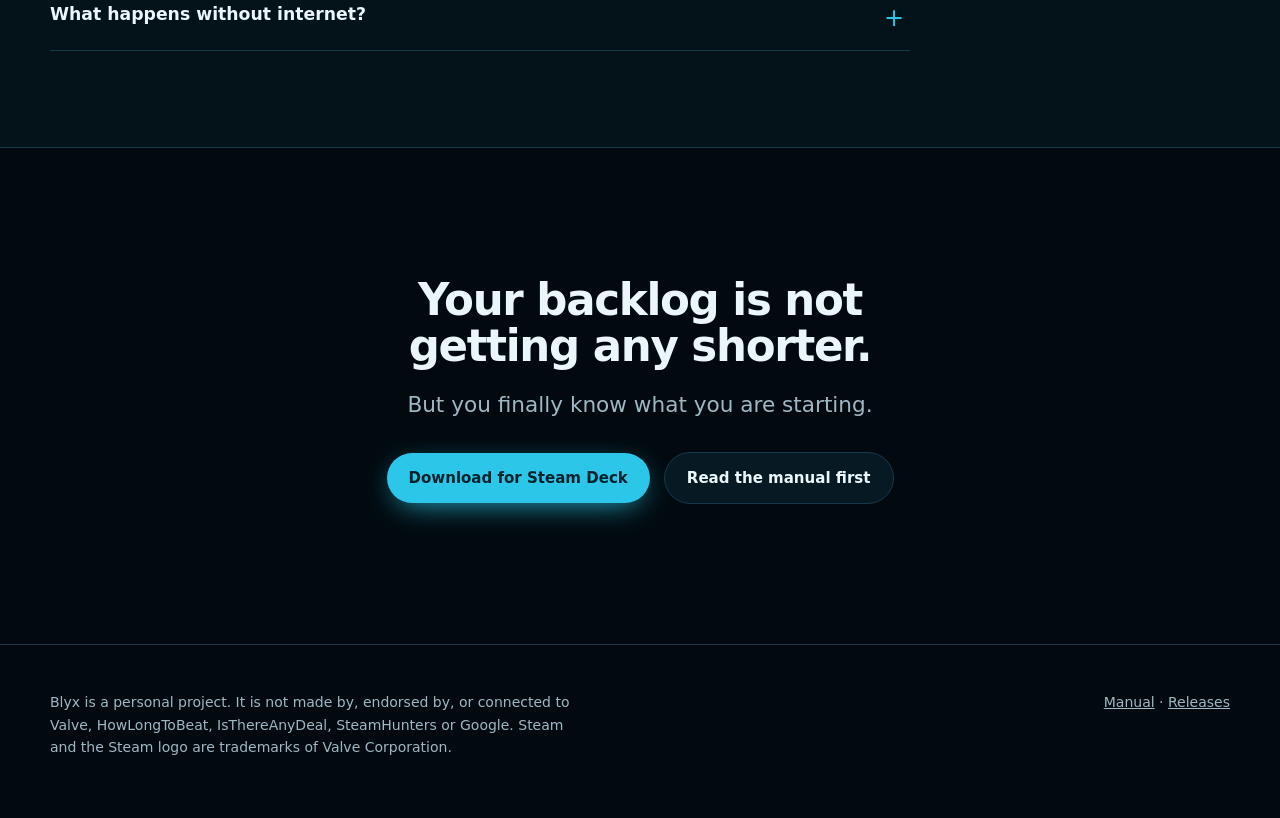
==== commit 8546a08a: "2.3.1: hours counted once, and a falling total read as a correction" ====
--- a/index.html
+++ b/index.html
@@ -472,7 +472,7 @@
             <div>
               <h4>Windows</h4>
               <p>A portable file, no installer. Reads your Steam installation.</p>
-              <code>Blyx-2.3.0-windows.exe</code>
+              <code>Blyx-2.3.1-windows.exe</code>
             </div>
           </div>
           <div class="platform reveal">
@@ -488,7 +488,7 @@
             <div>
               <h4>macOS</h4>
               <p>Apple Silicon and Intel, one file each.</p>
-              <code>Blyx-2.3.0-arm64.dmg</code>
+              <code>Blyx-2.3.1-arm64.dmg</code>
             </div>
           </div>
           <div class="platform reveal">
@@ -496,7 +496,7 @@
             <div>
               <h4>Android</h4>
               <p>Phone and tablet. Everything except playing and installing.</p>
-              <code>Blyx-2.3.0.apk</code>
+              <code>Blyx-2.3.1.apk</code>
             </div>
           </div>
         </div>
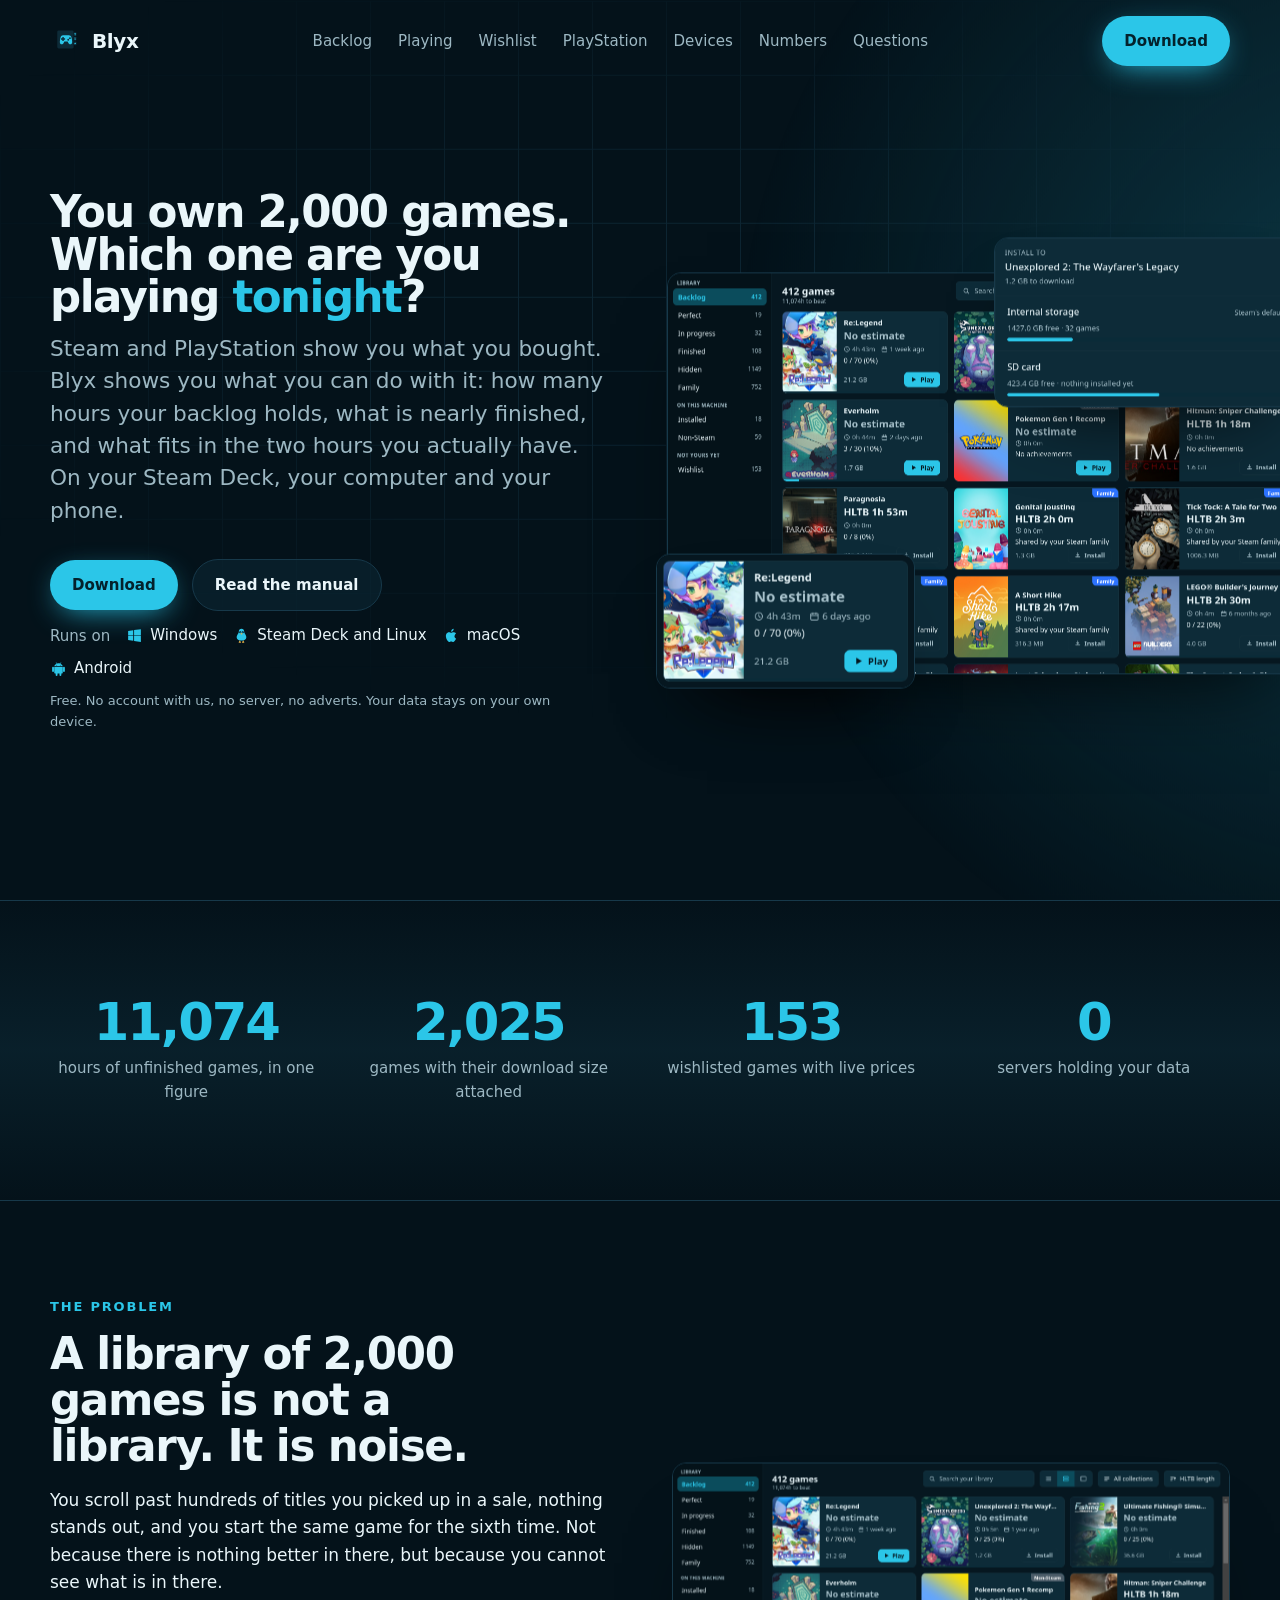
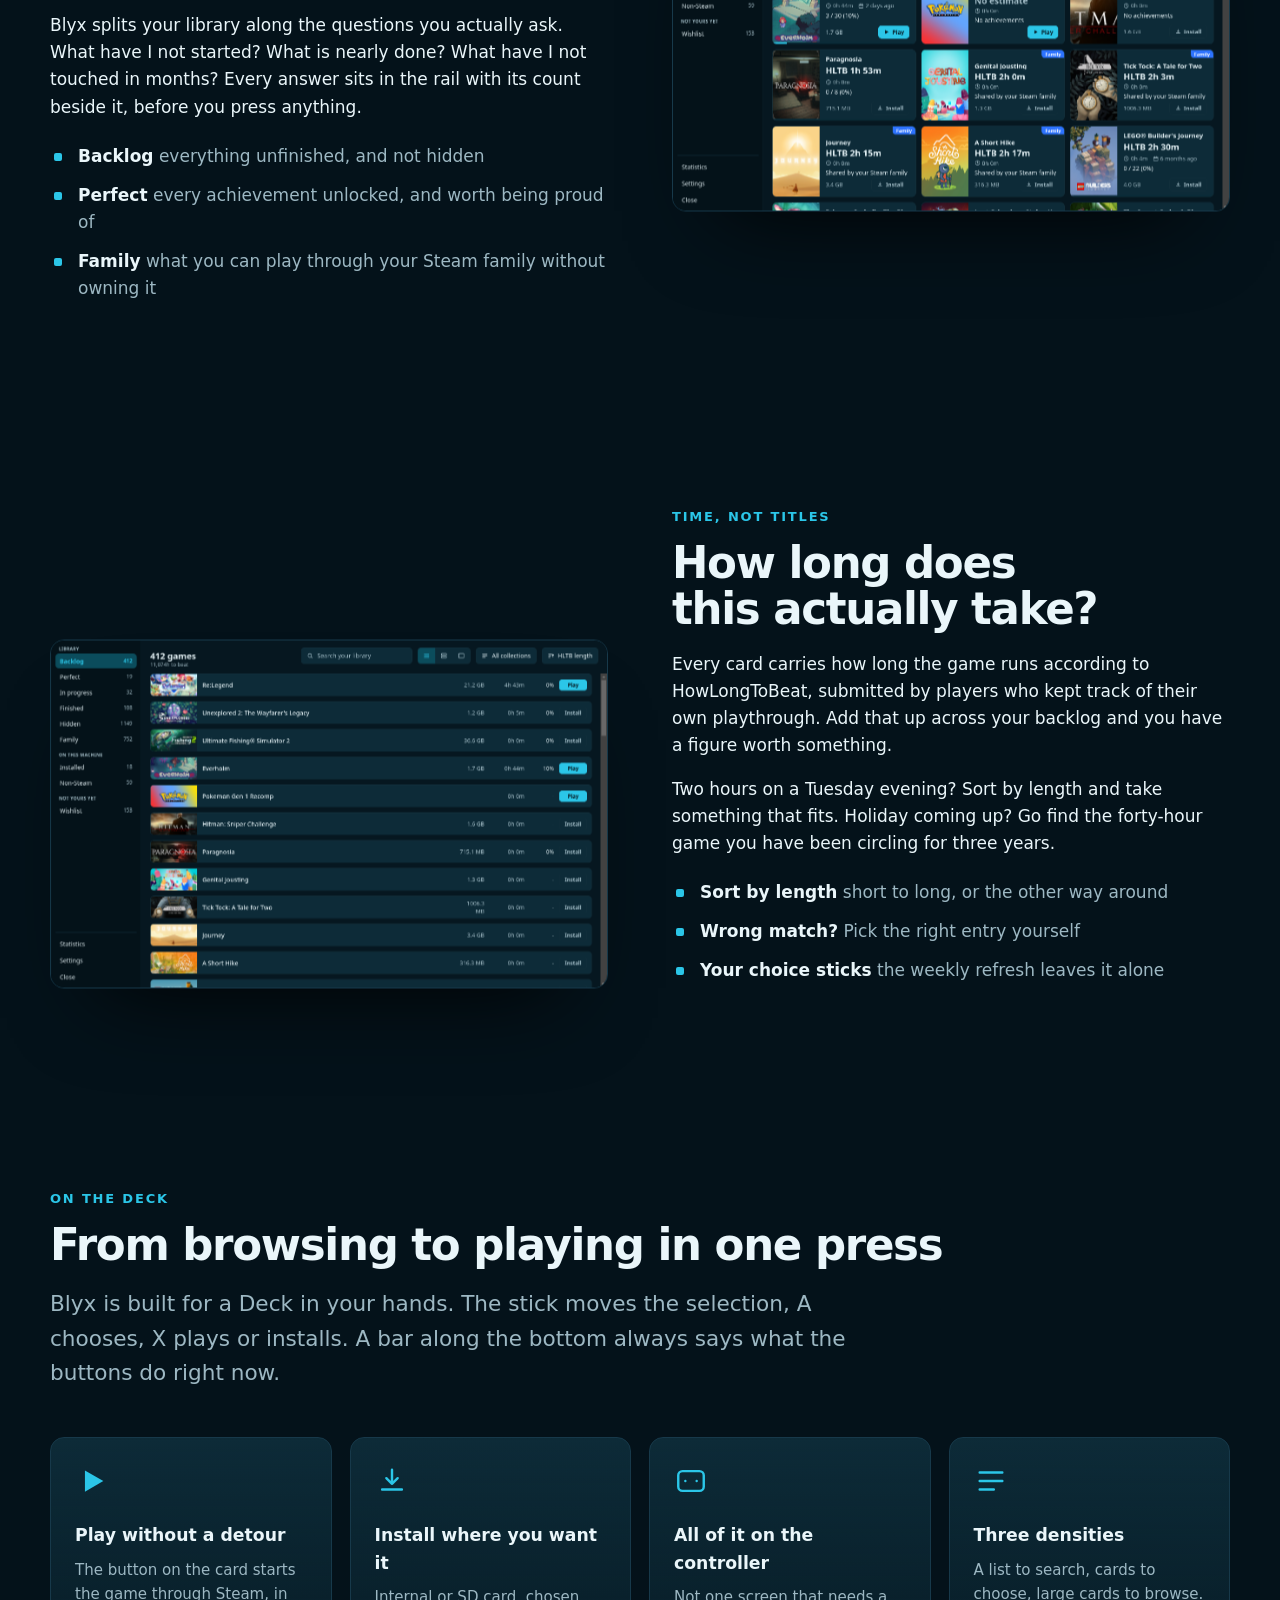
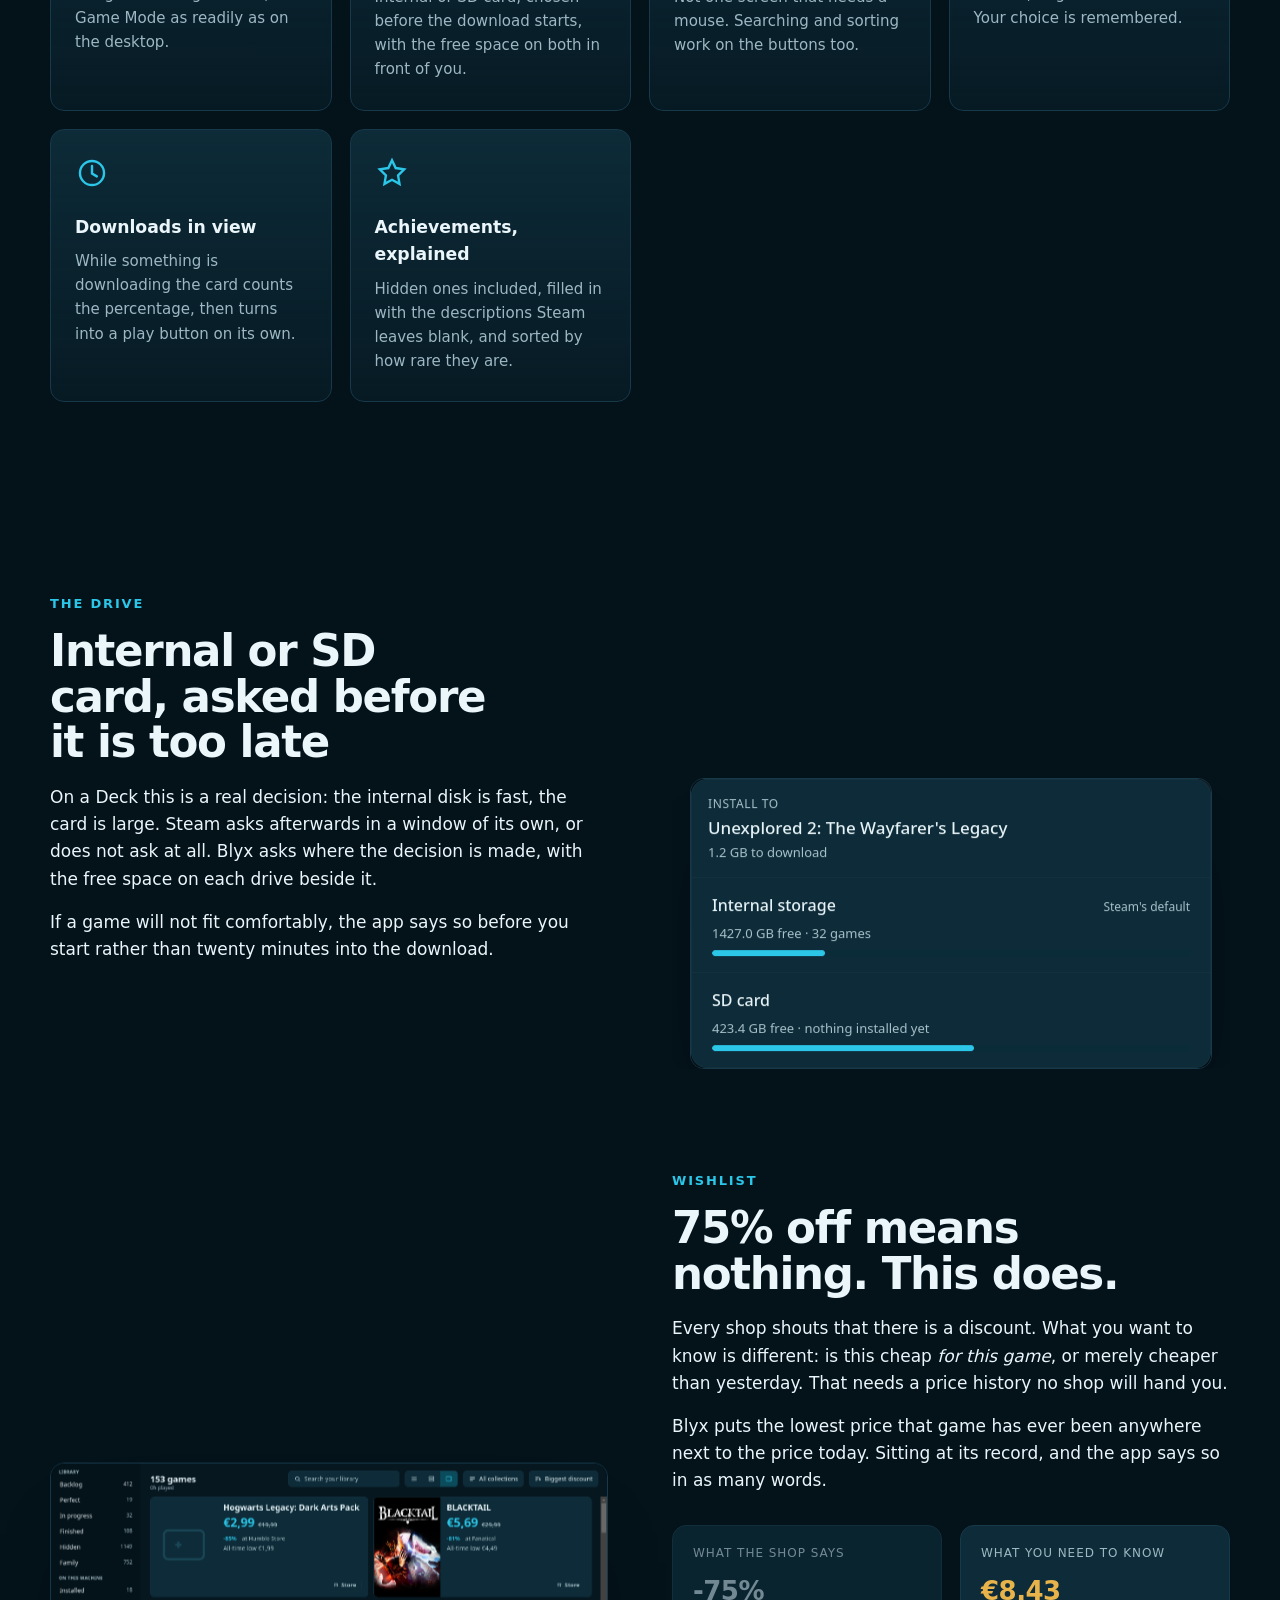
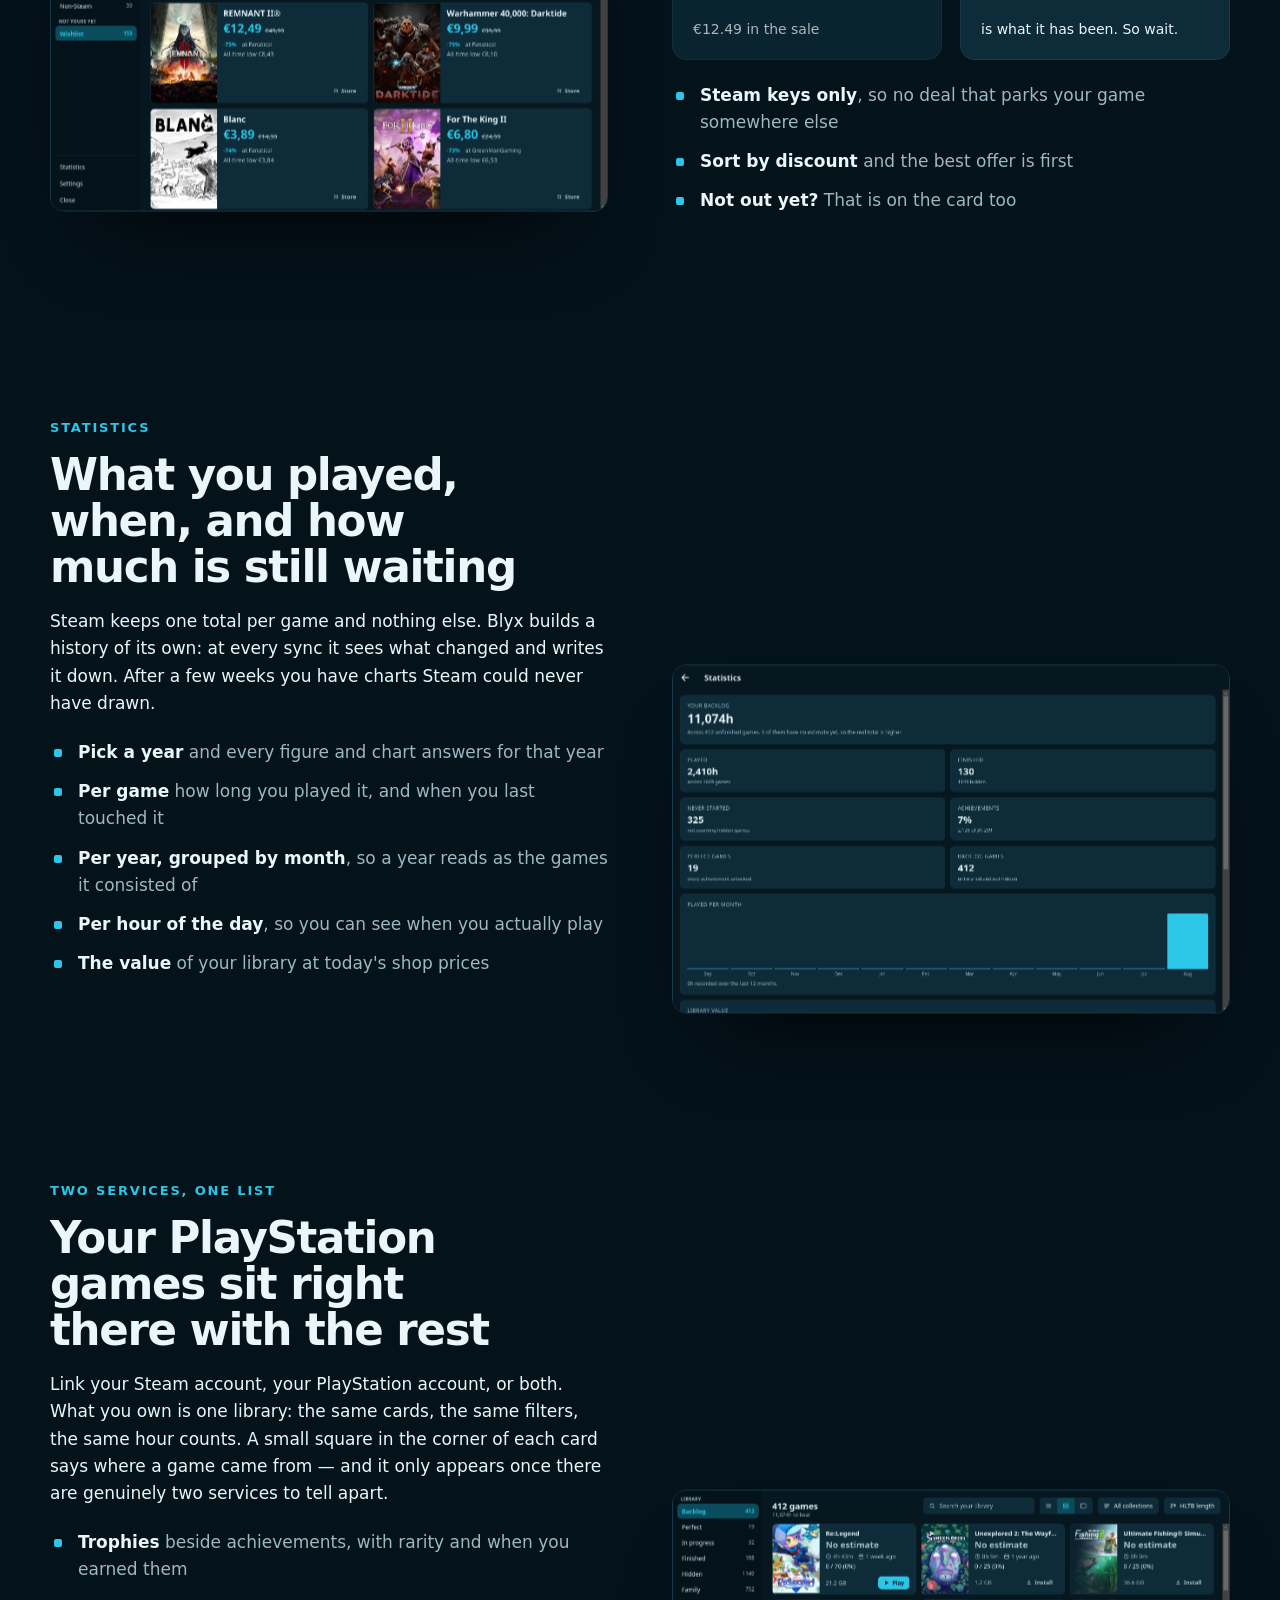
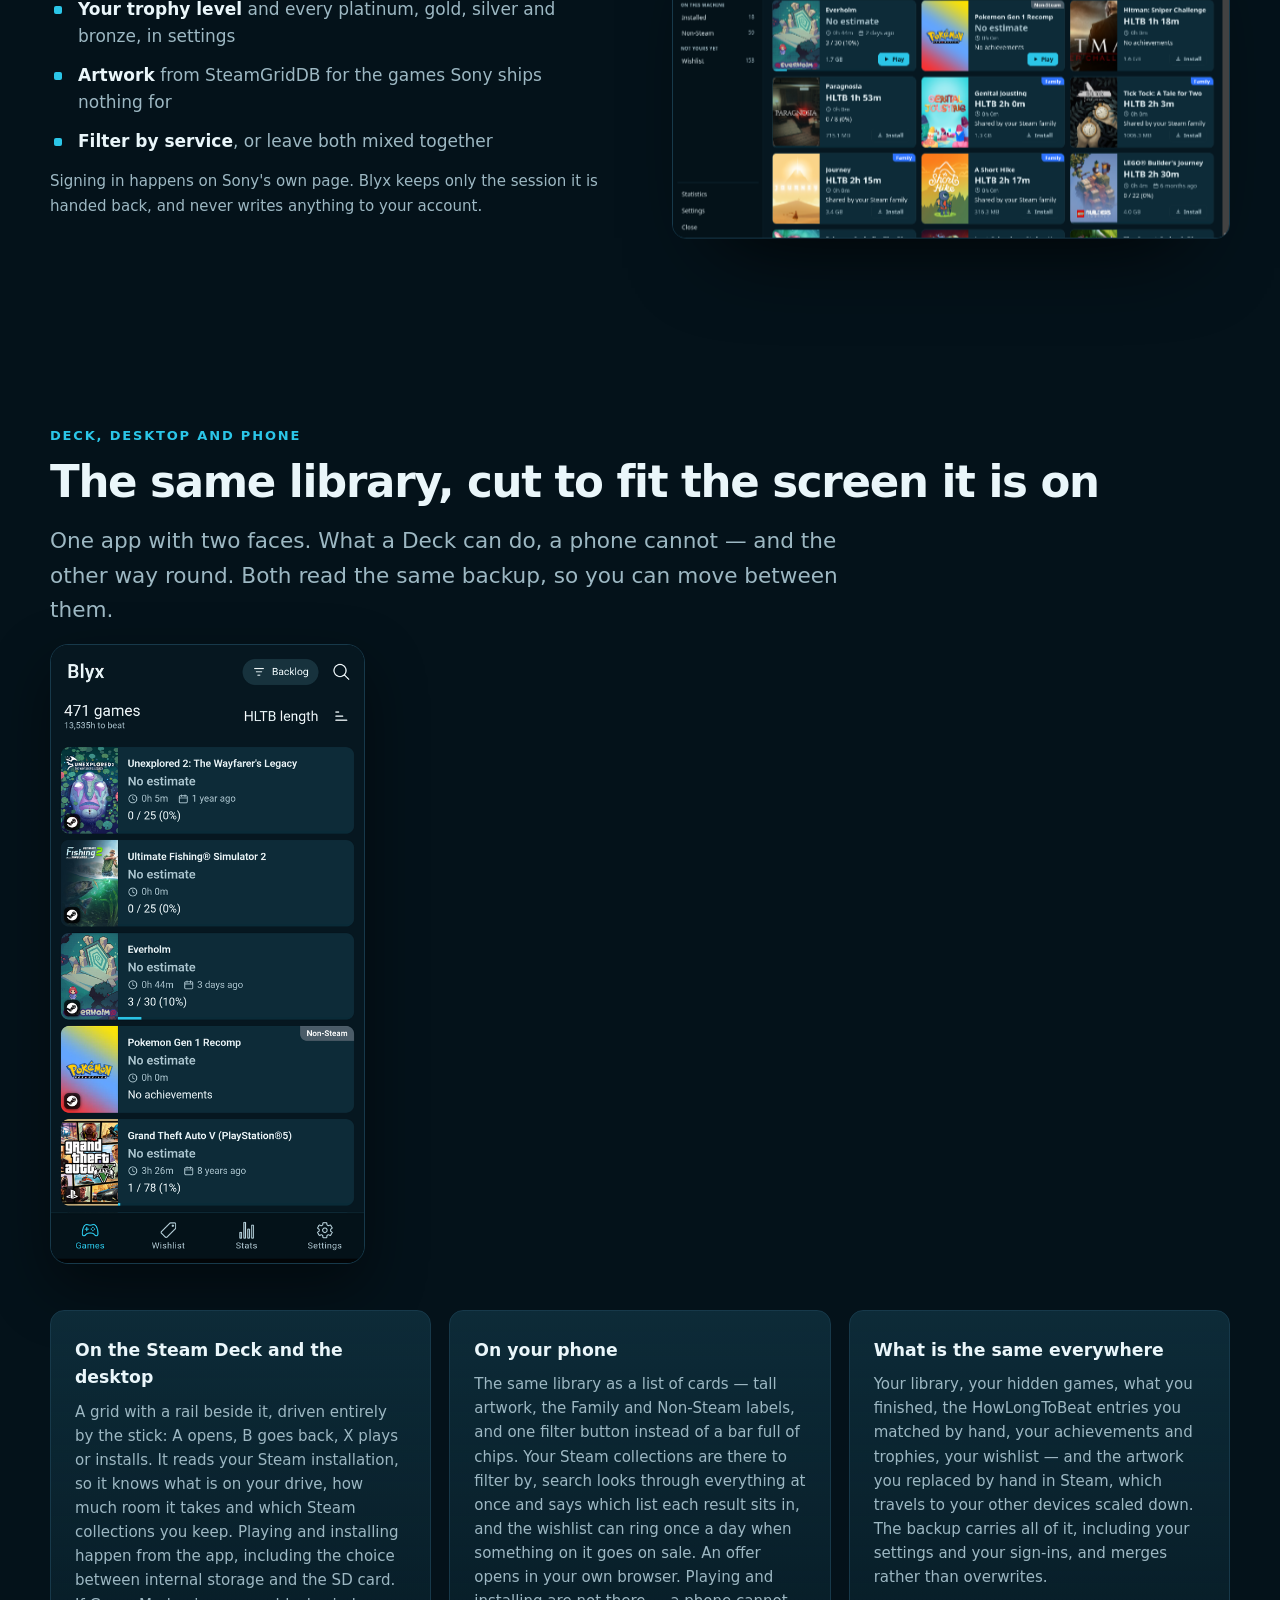
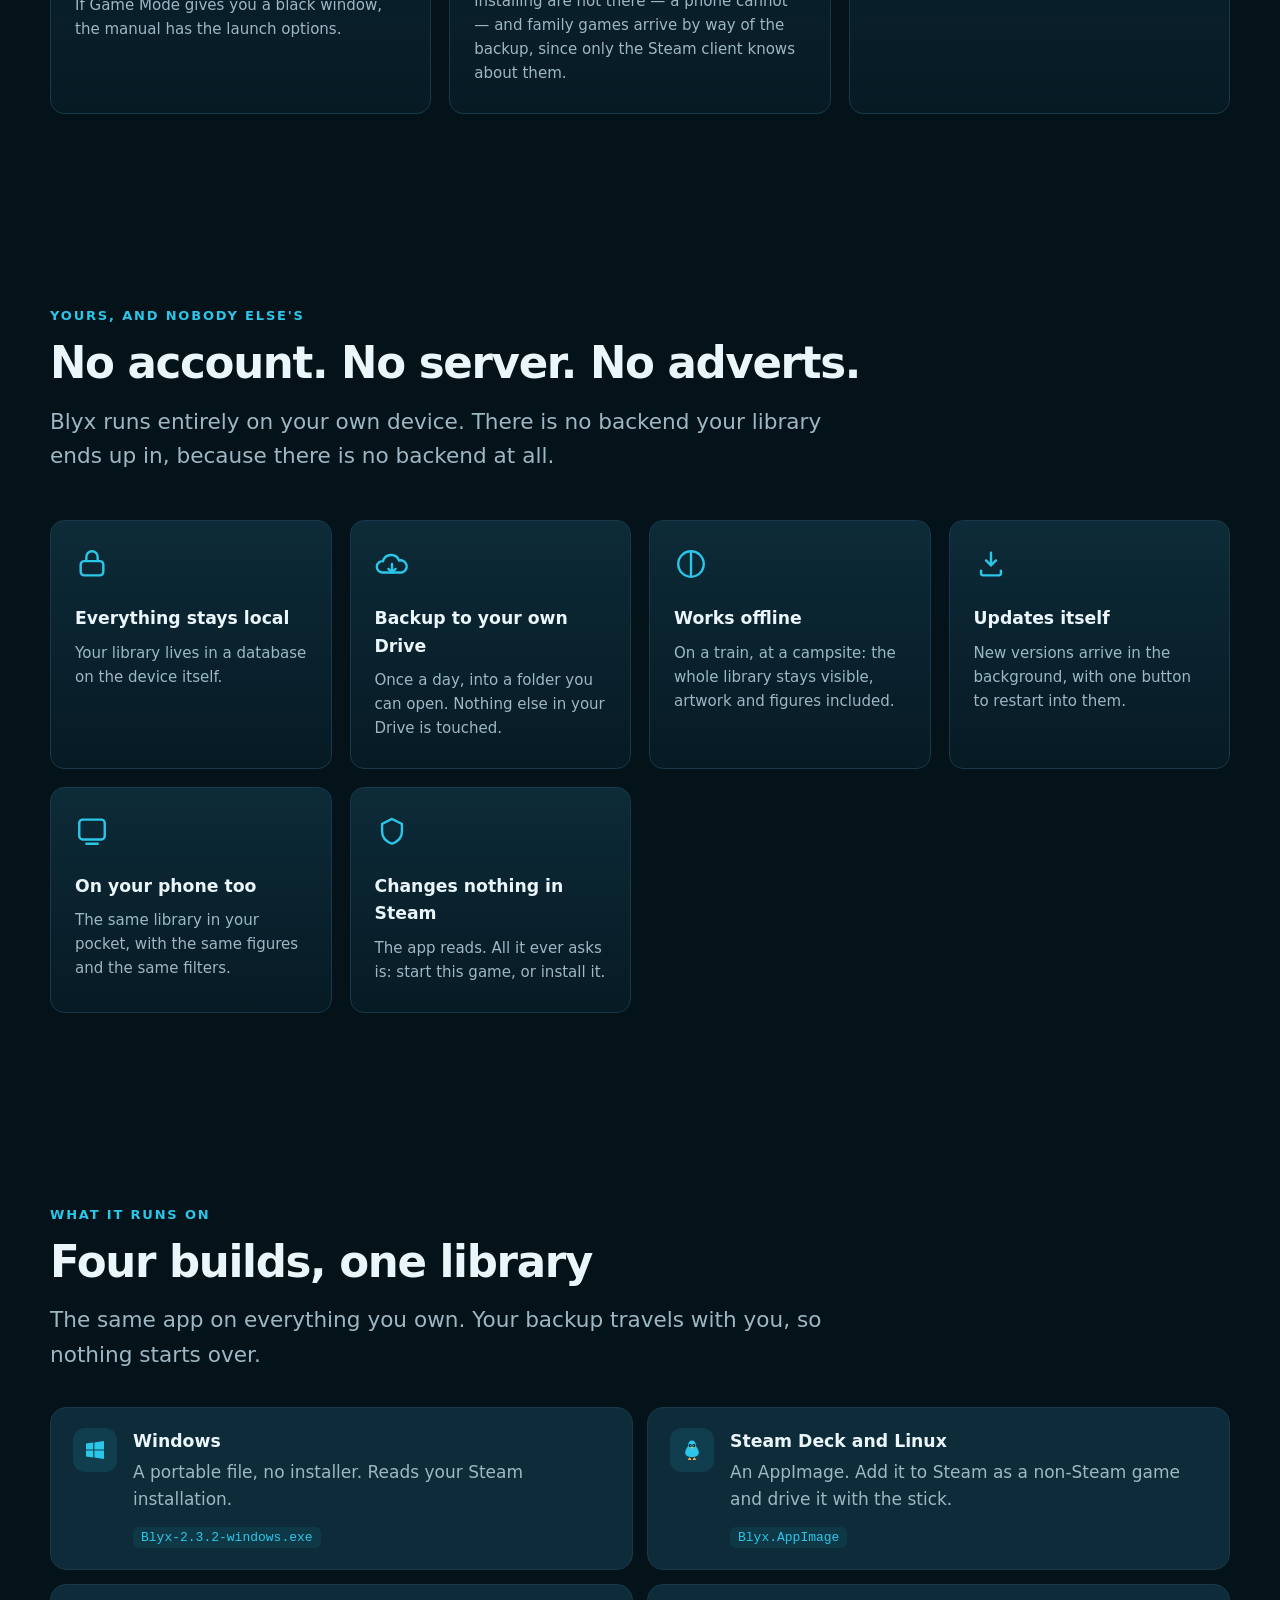
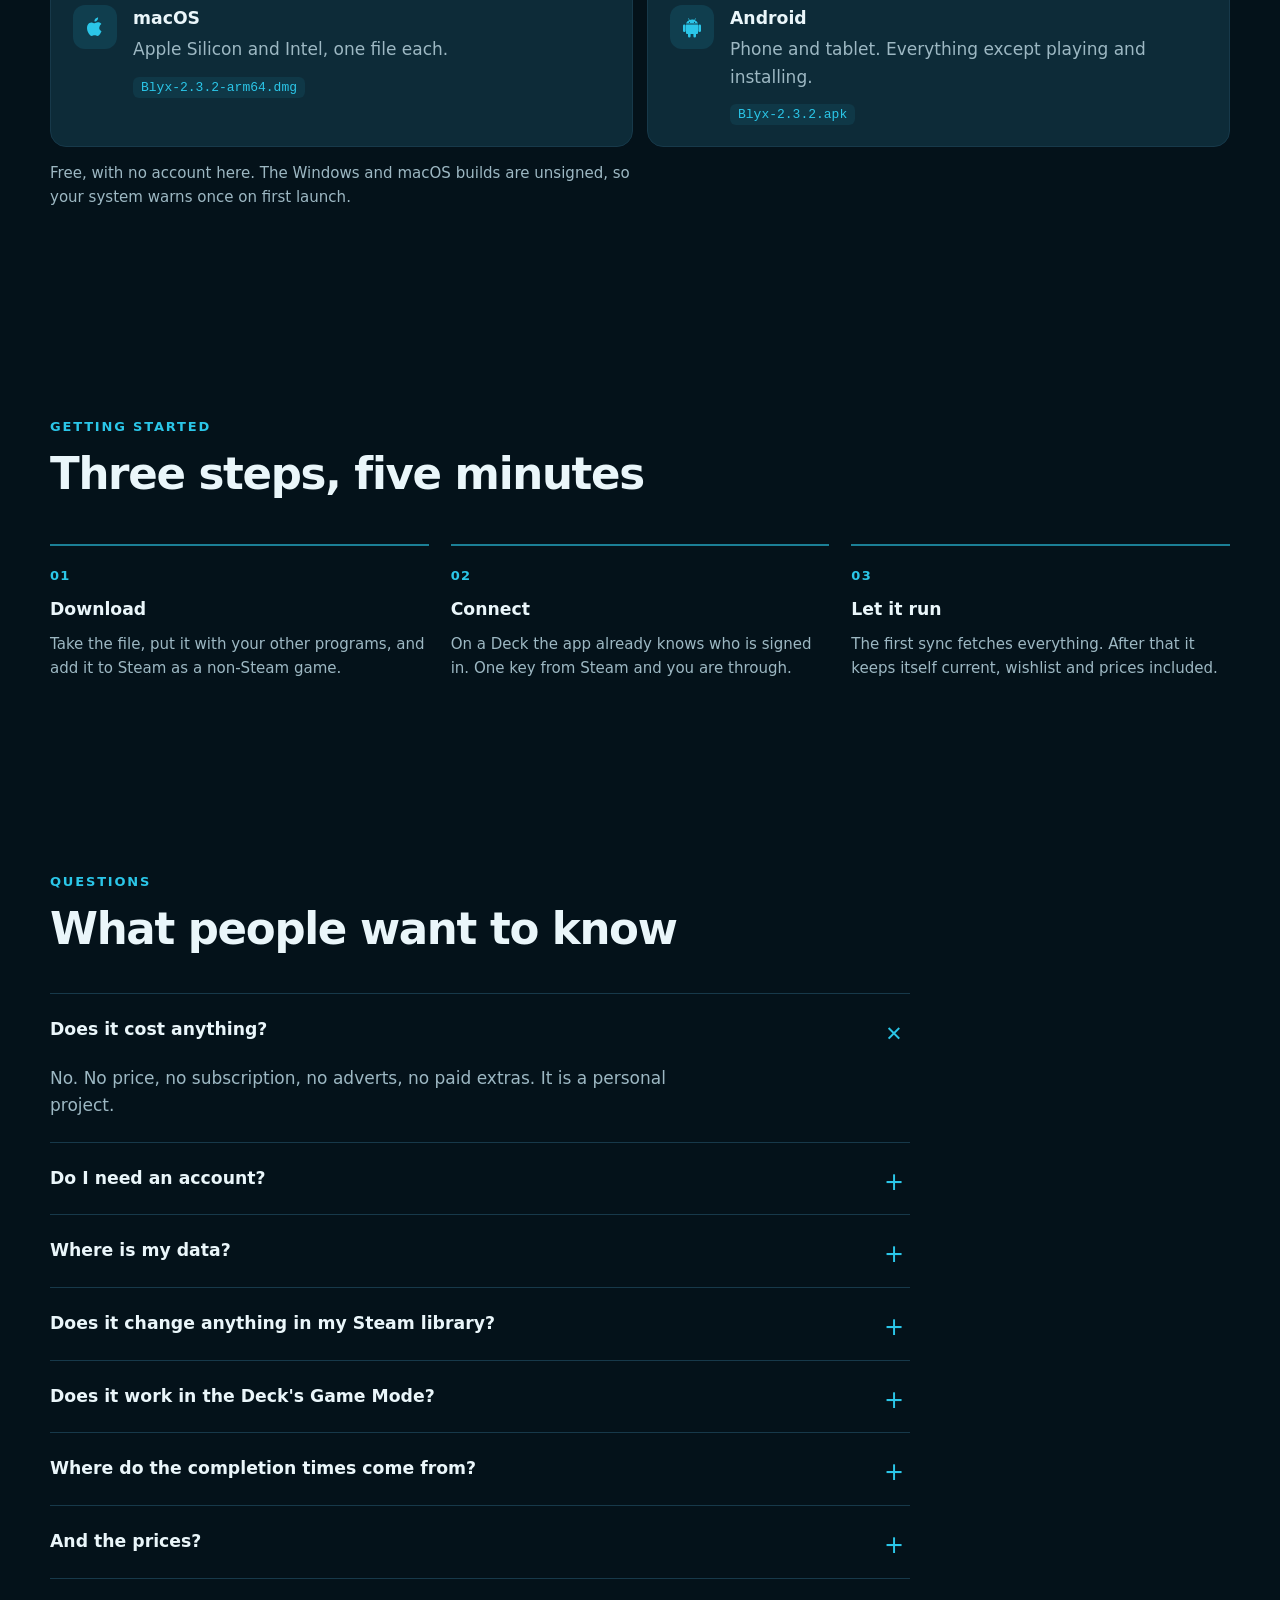
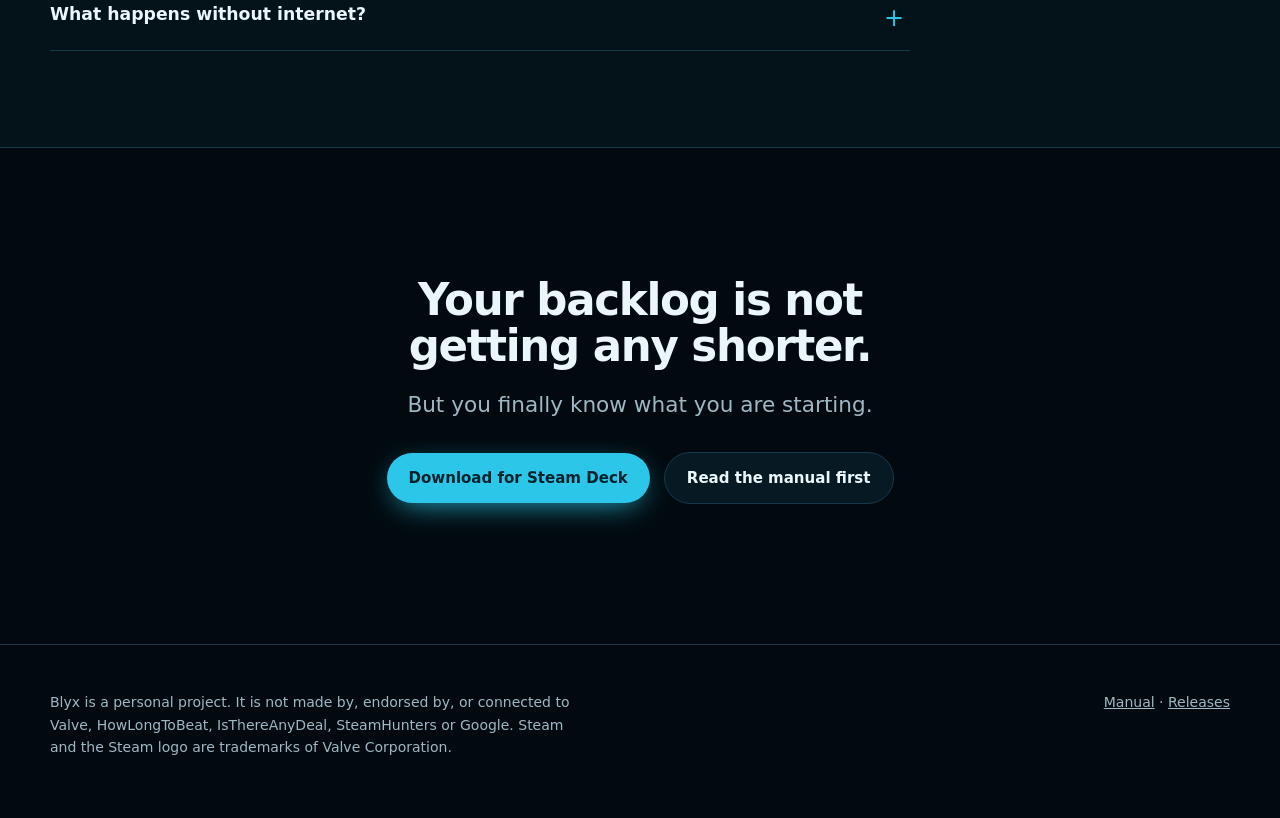
==== commit 4ac38e7b: "2.3.2: downloads point at the new build" ====
--- a/index.html
+++ b/index.html
@@ -472,7 +472,7 @@
             <div>
               <h4>Windows</h4>
               <p>A portable file, no installer. Reads your Steam installation.</p>
-              <code>Blyx-2.3.1-windows.exe</code>
+              <code>Blyx-2.3.2-windows.exe</code>
             </div>
           </div>
           <div class="platform reveal">
@@ -488,7 +488,7 @@
             <div>
               <h4>macOS</h4>
               <p>Apple Silicon and Intel, one file each.</p>
-              <code>Blyx-2.3.1-arm64.dmg</code>
+              <code>Blyx-2.3.2-arm64.dmg</code>
             </div>
           </div>
           <div class="platform reveal">
@@ -496,7 +496,7 @@
             <div>
               <h4>Android</h4>
               <p>Phone and tablet. Everything except playing and installing.</p>
-              <code>Blyx-2.3.1.apk</code>
+              <code>Blyx-2.3.2.apk</code>
             </div>
           </div>
         </div>
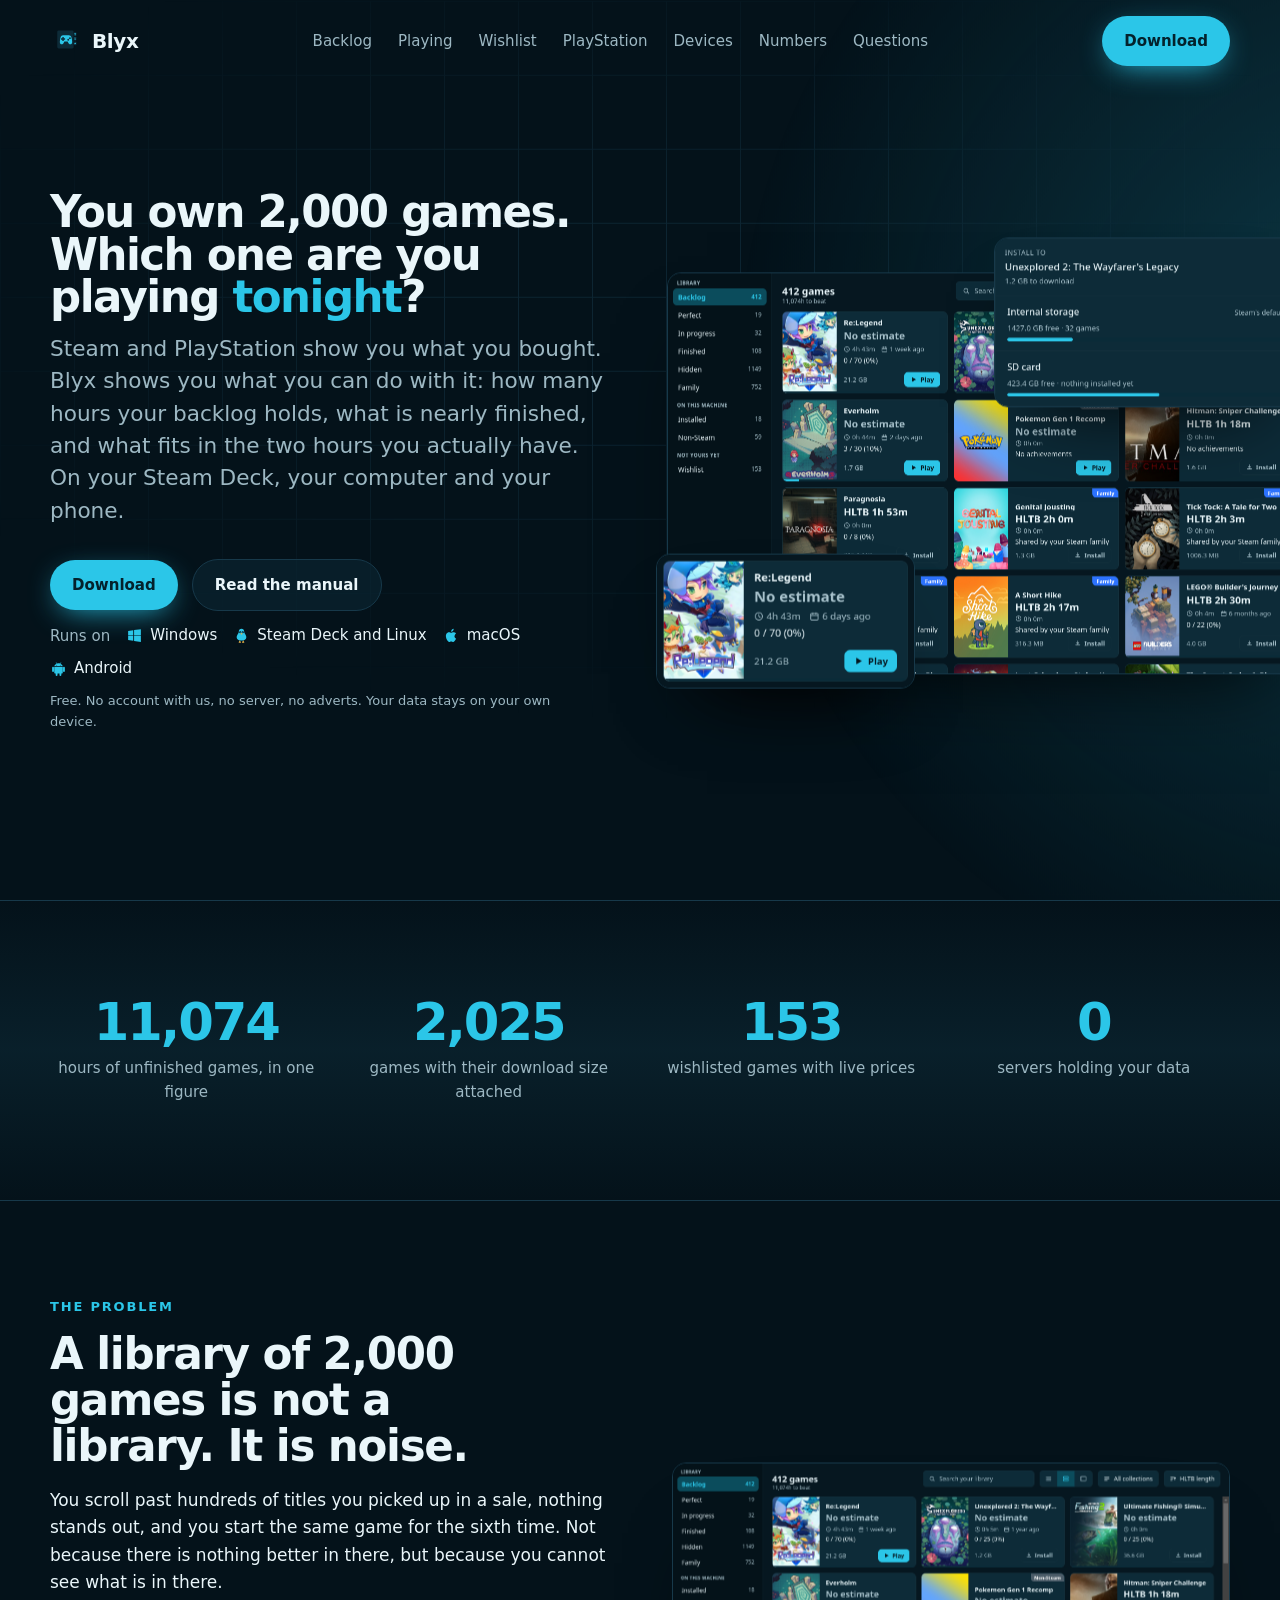
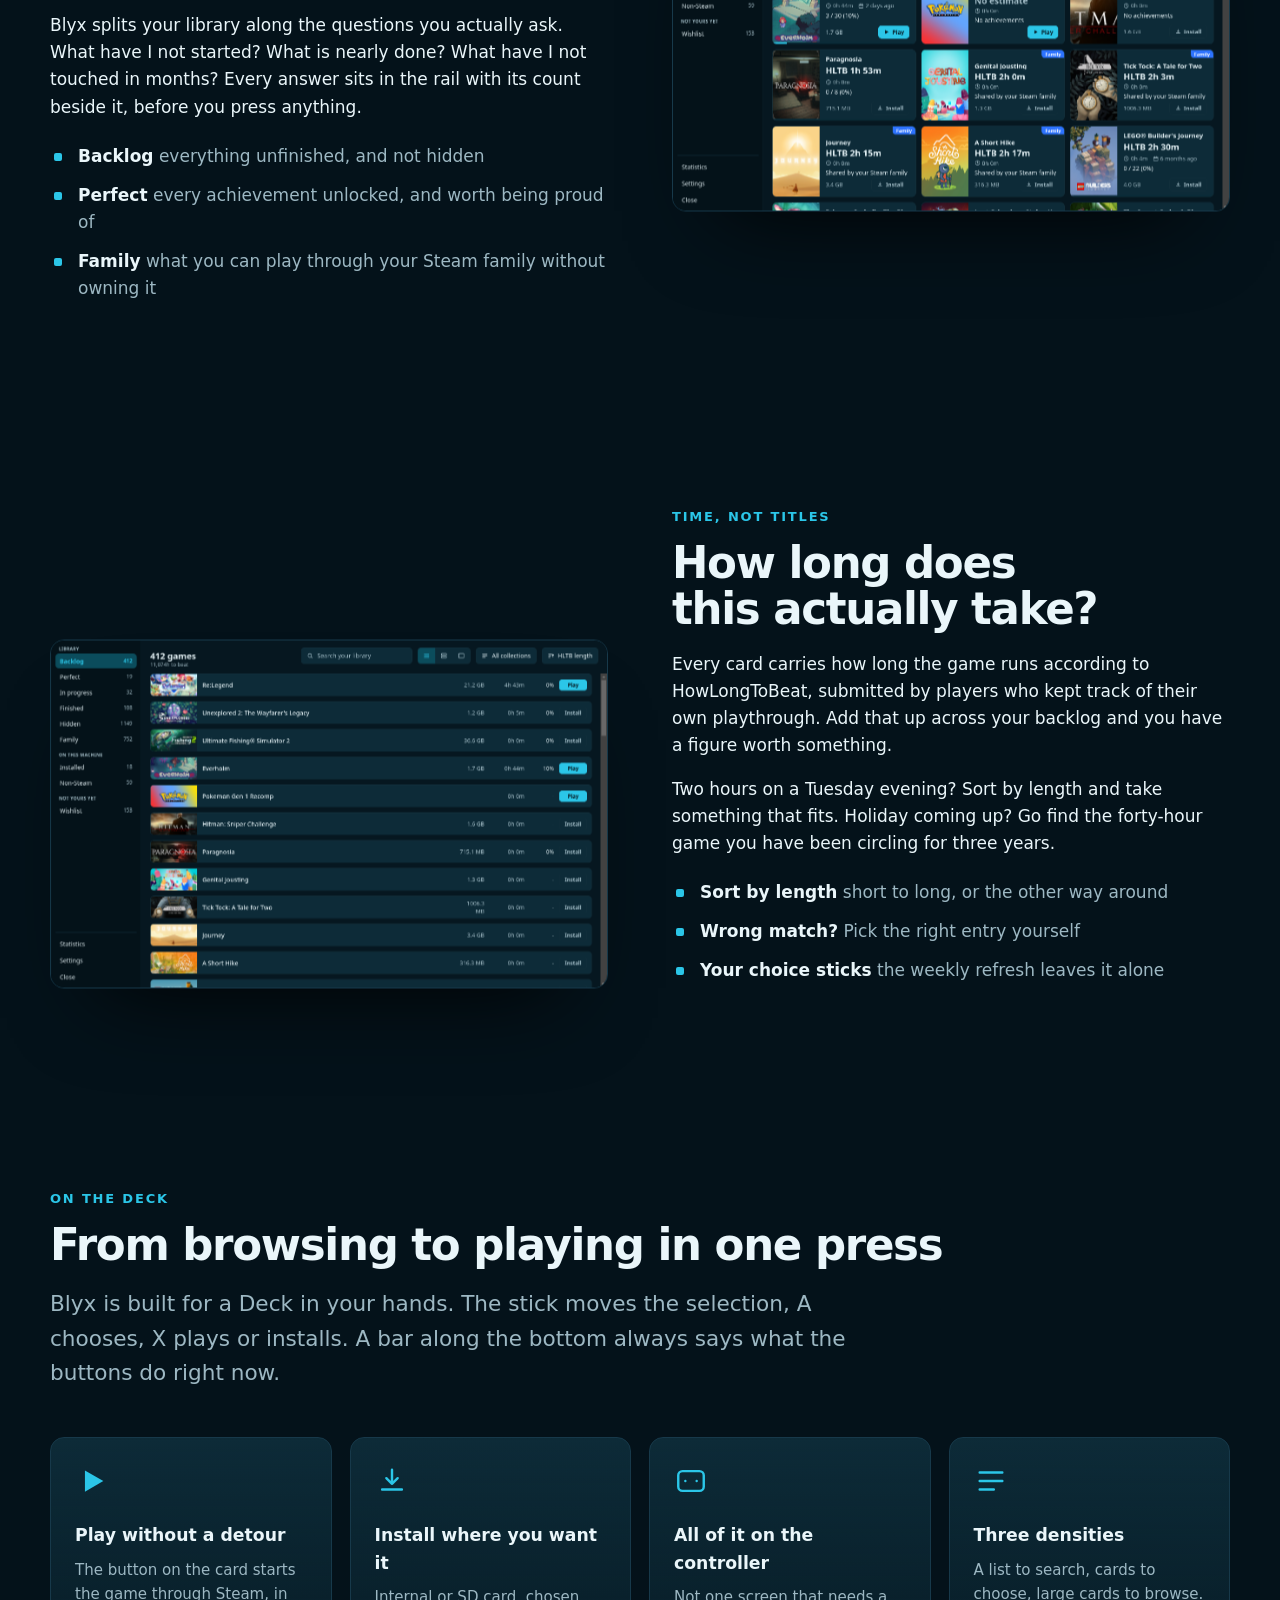
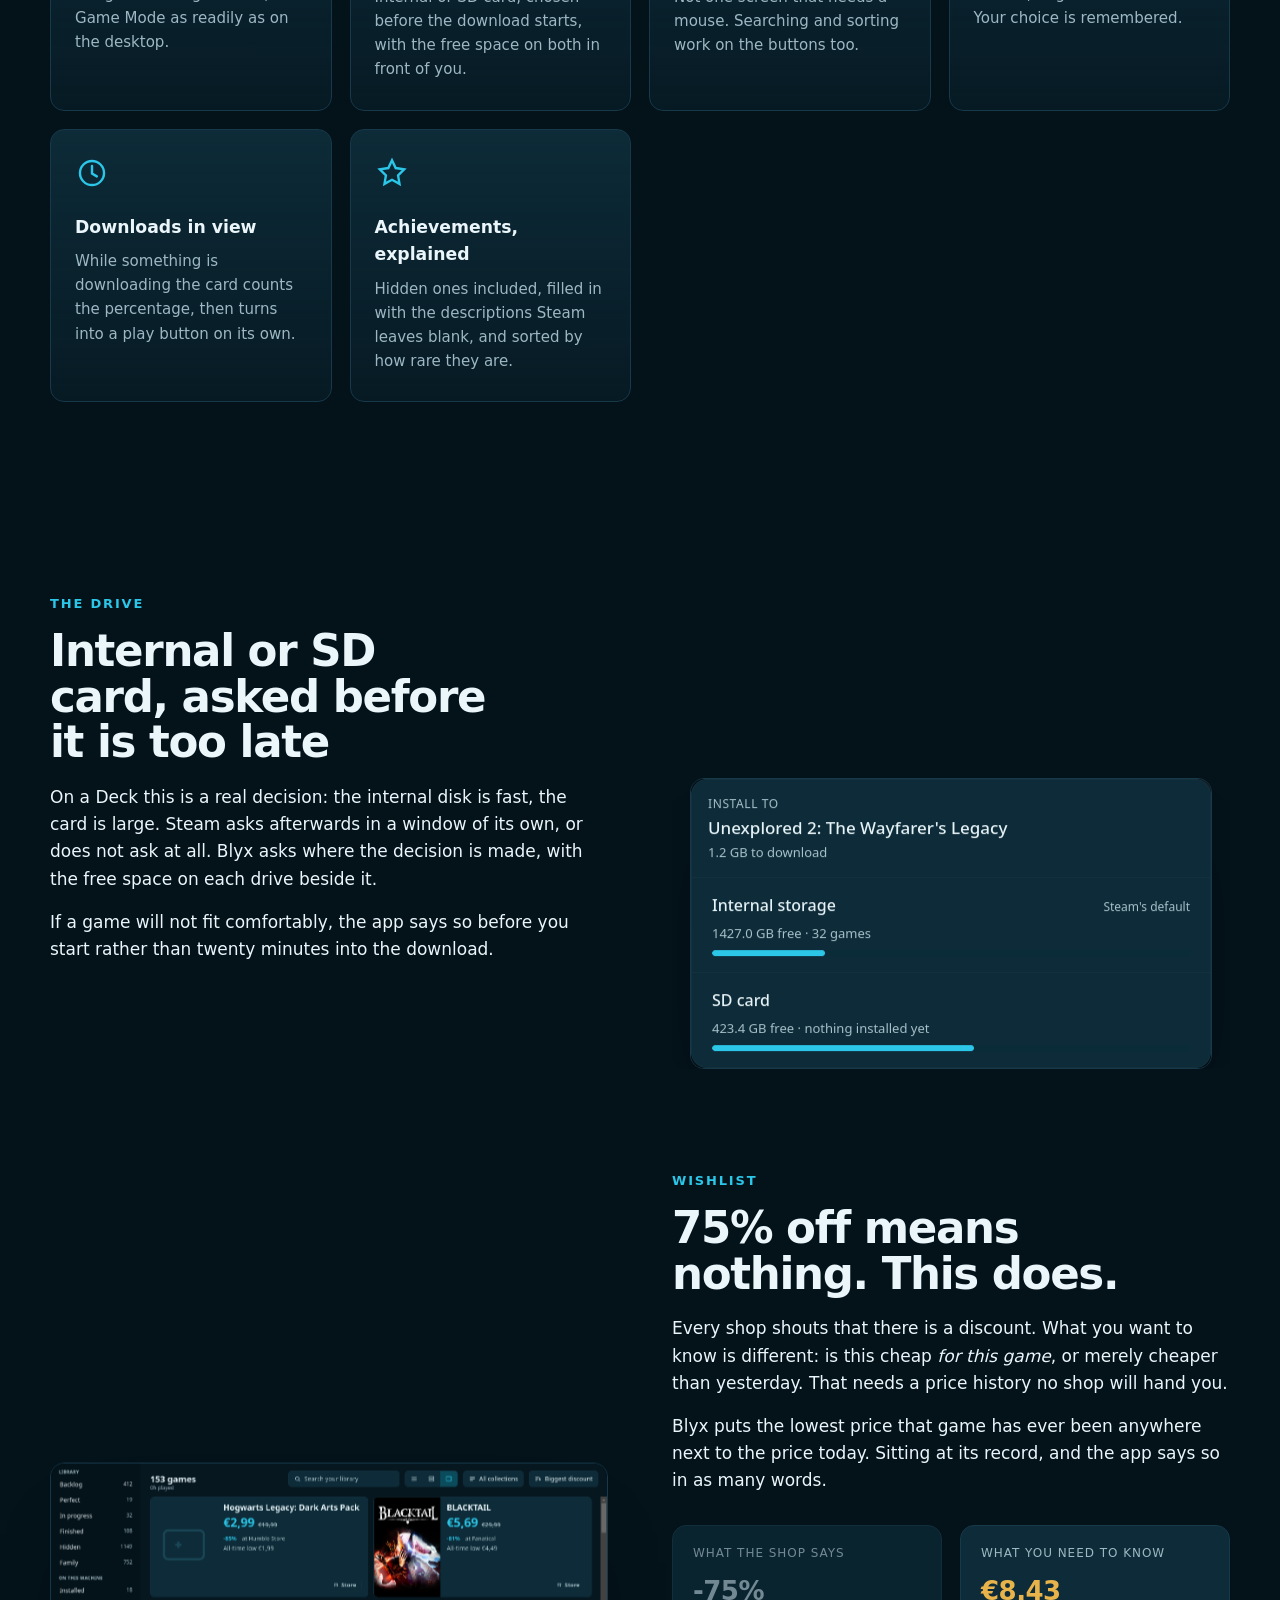
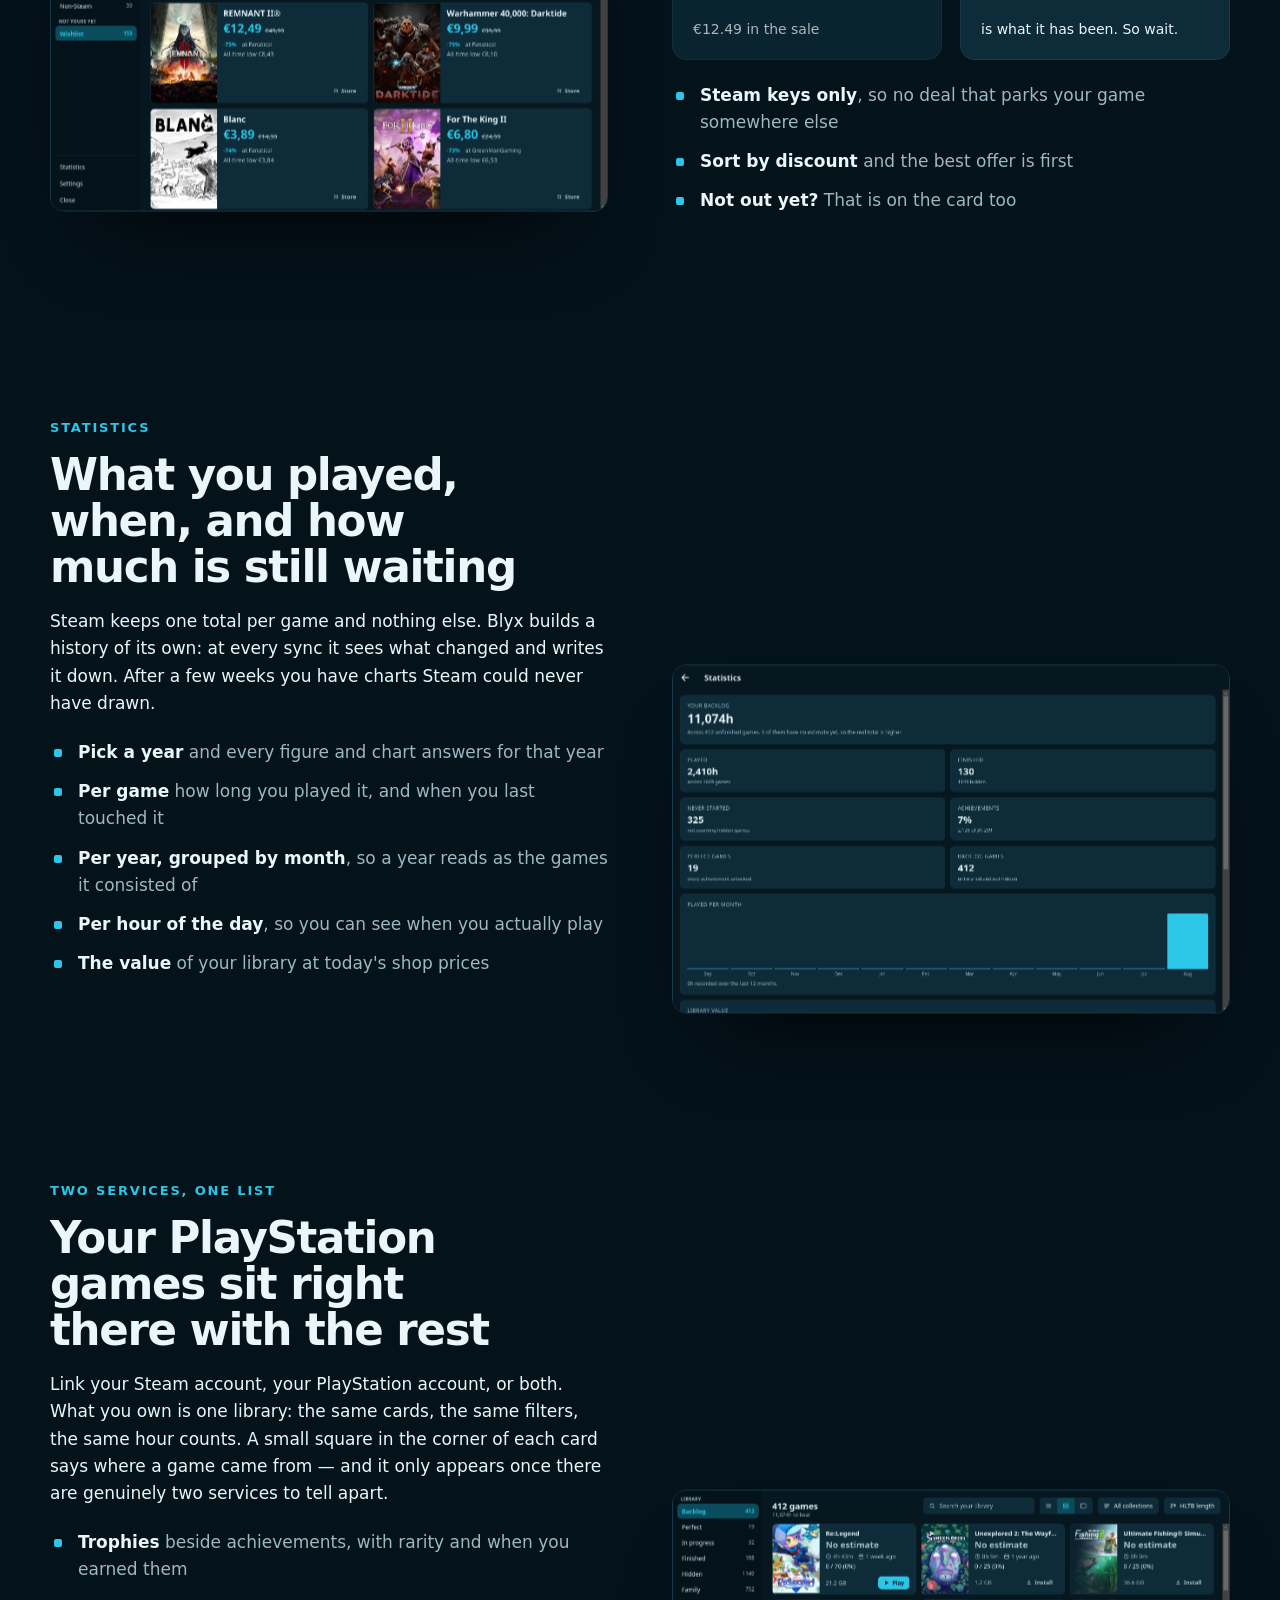
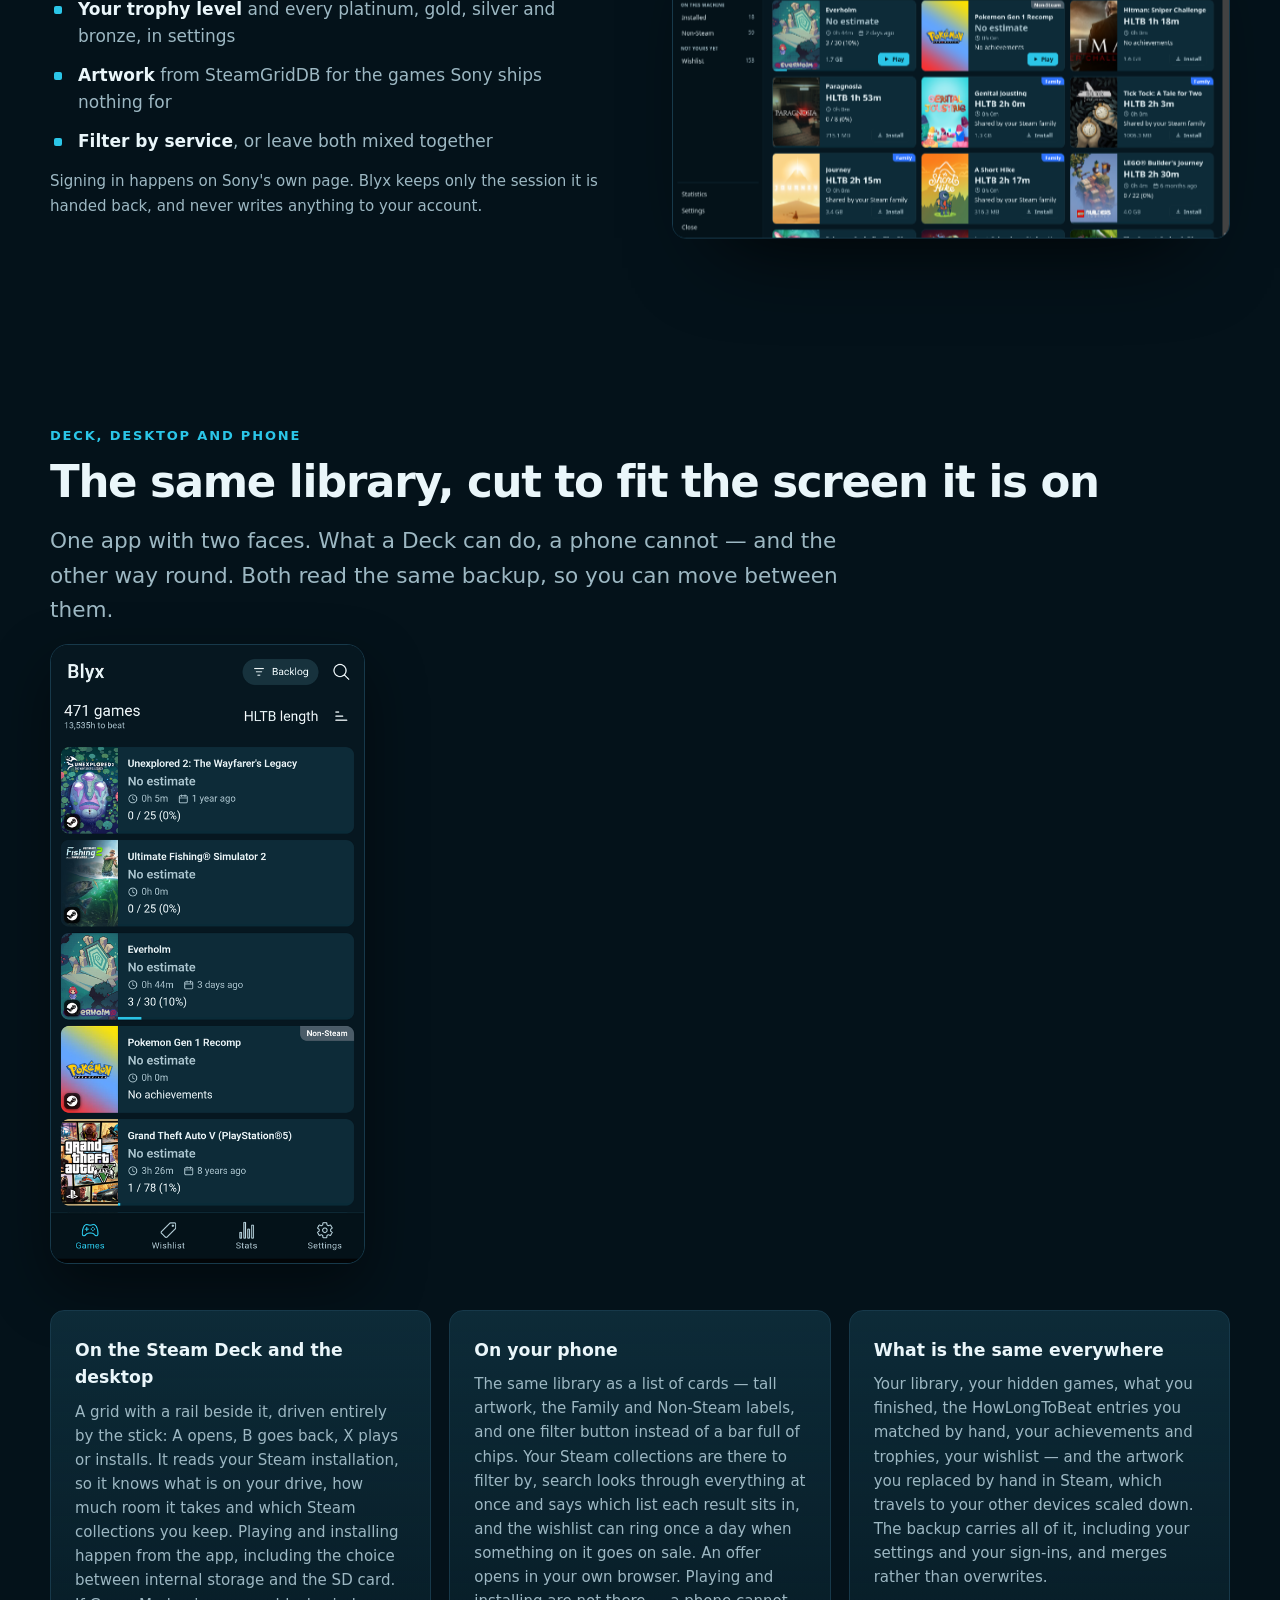
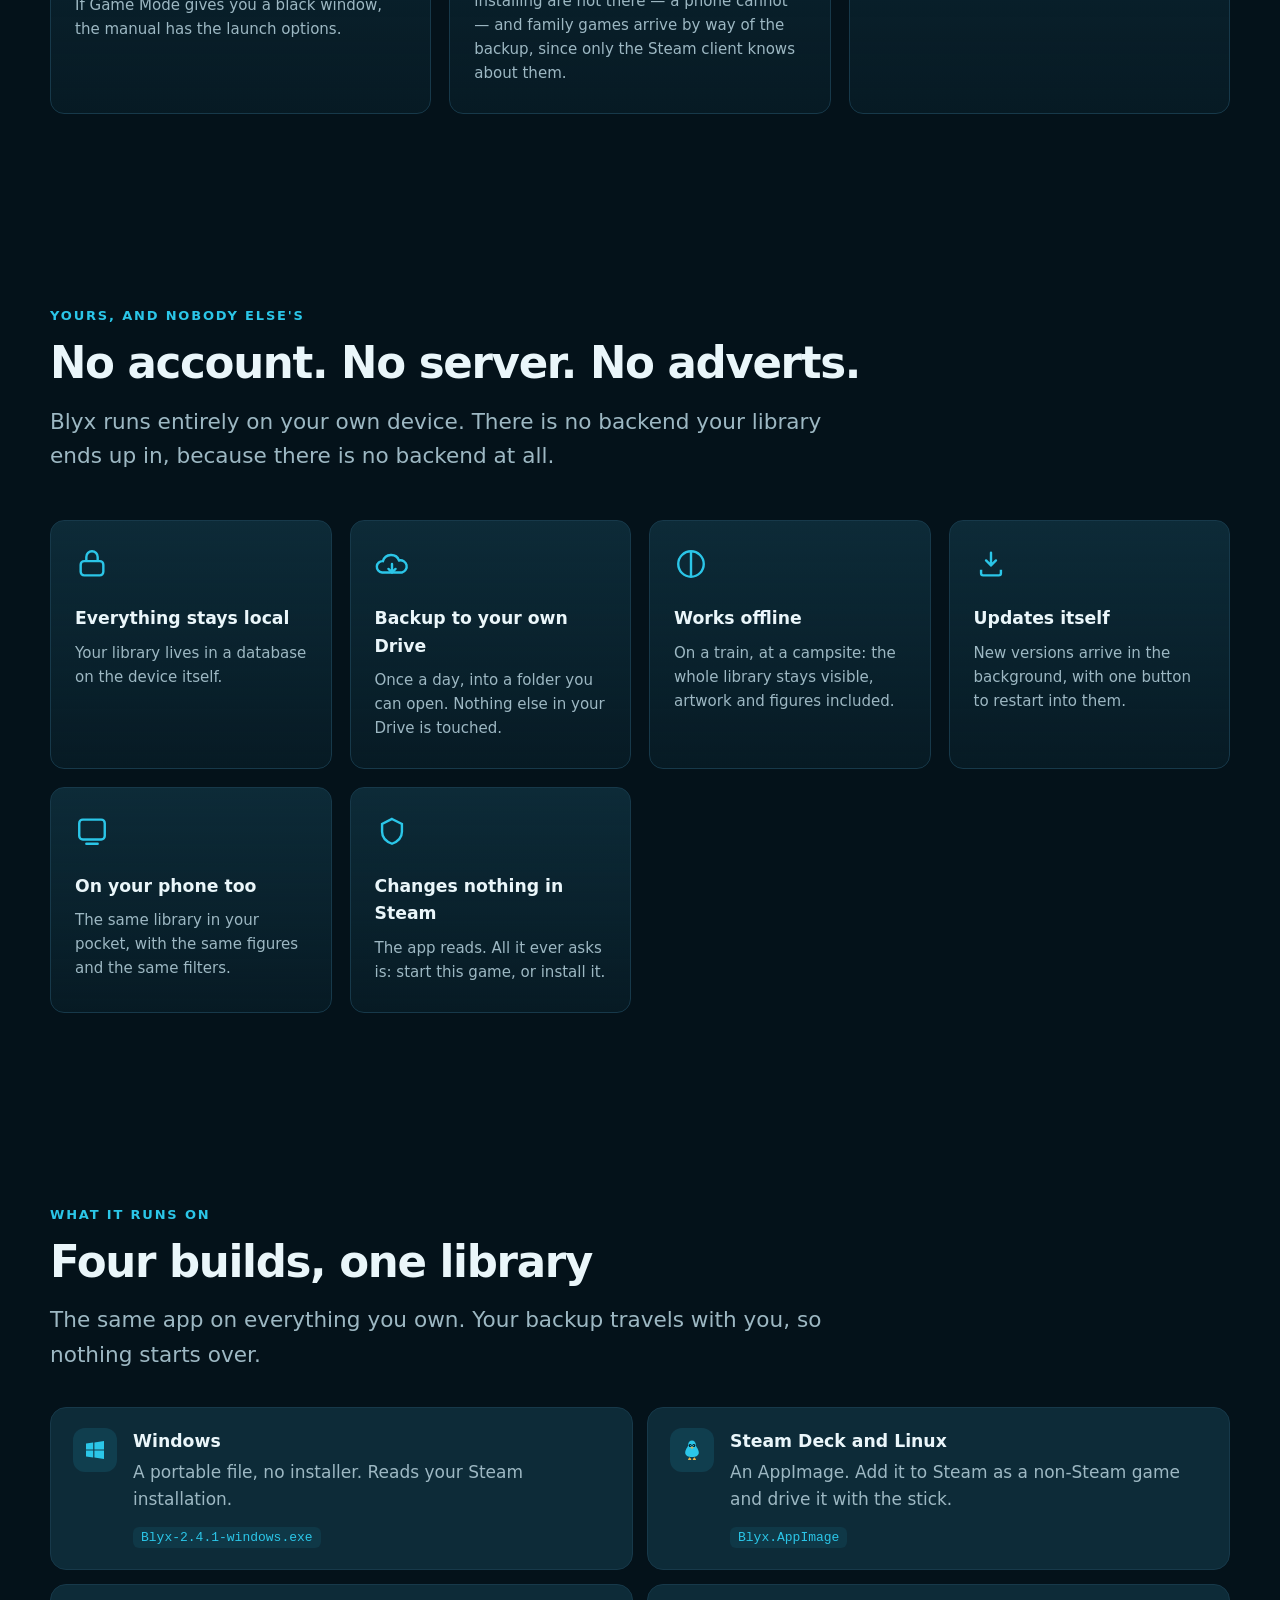
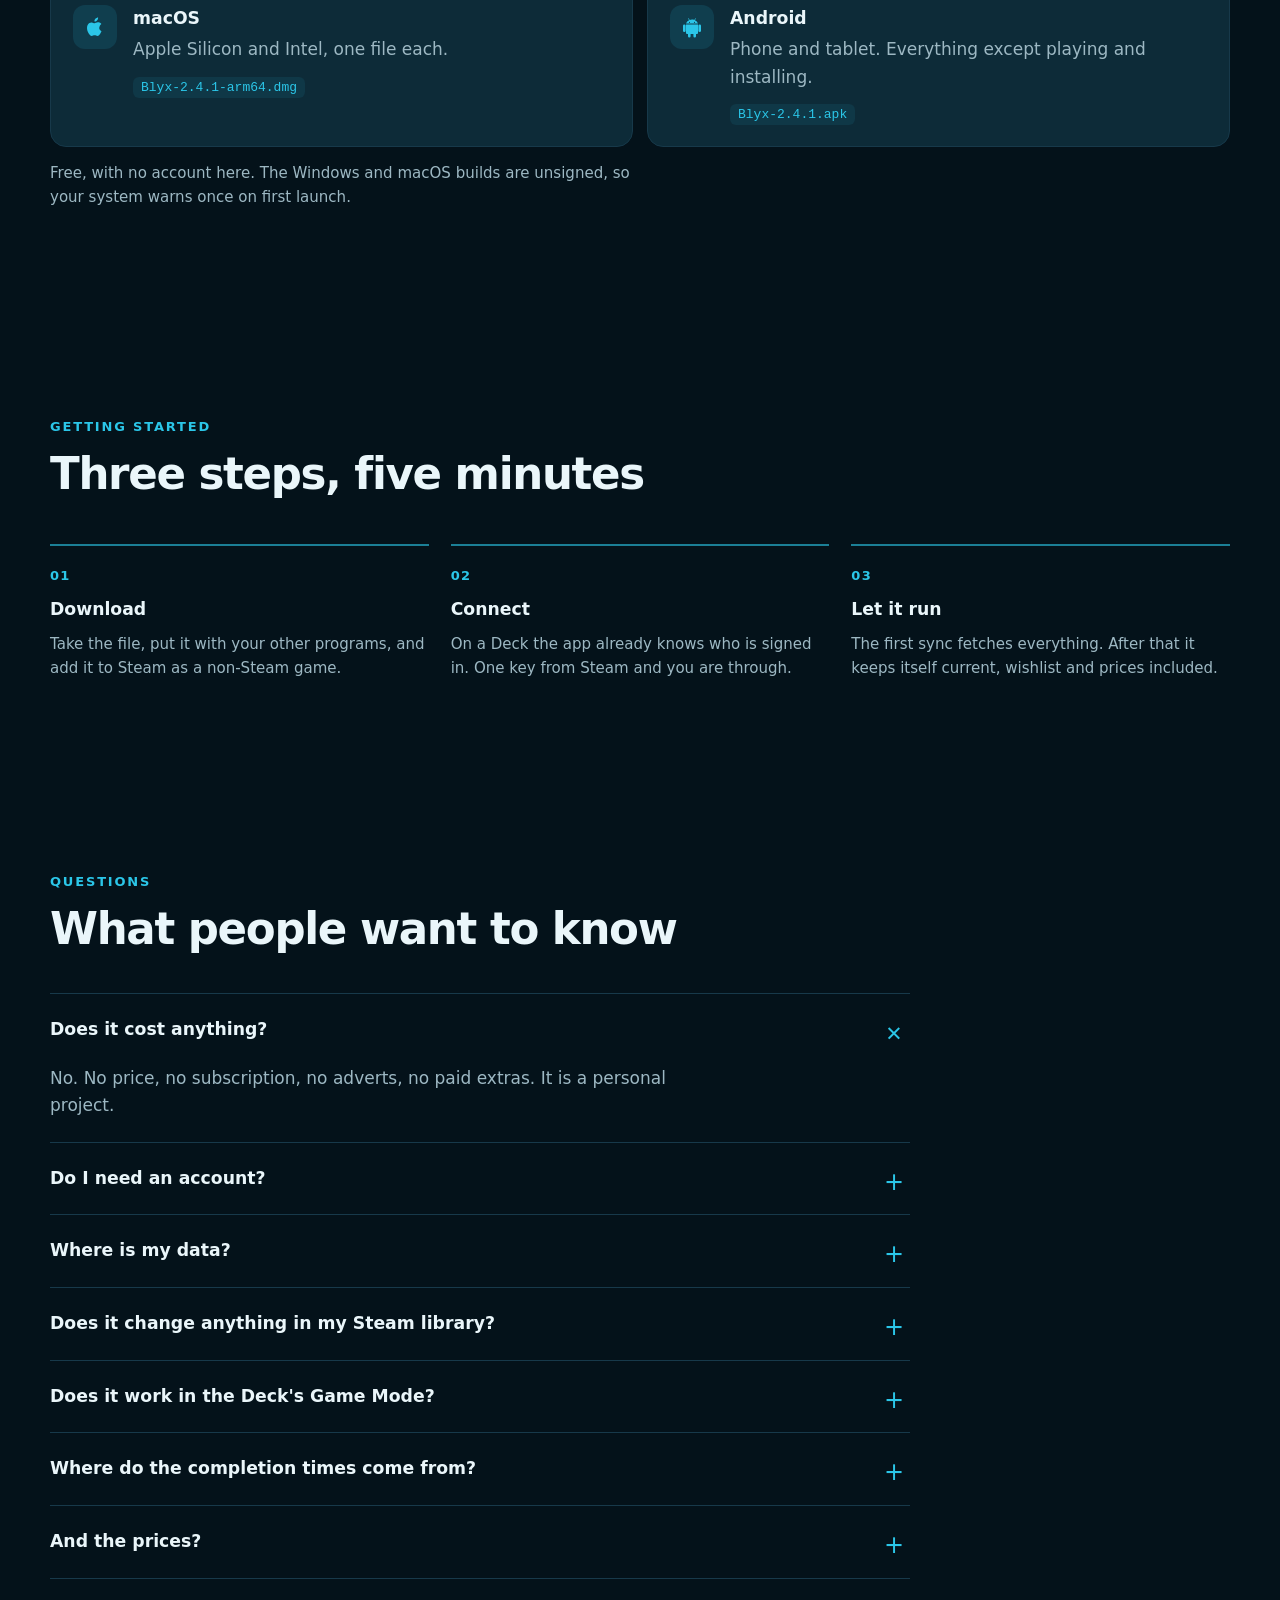
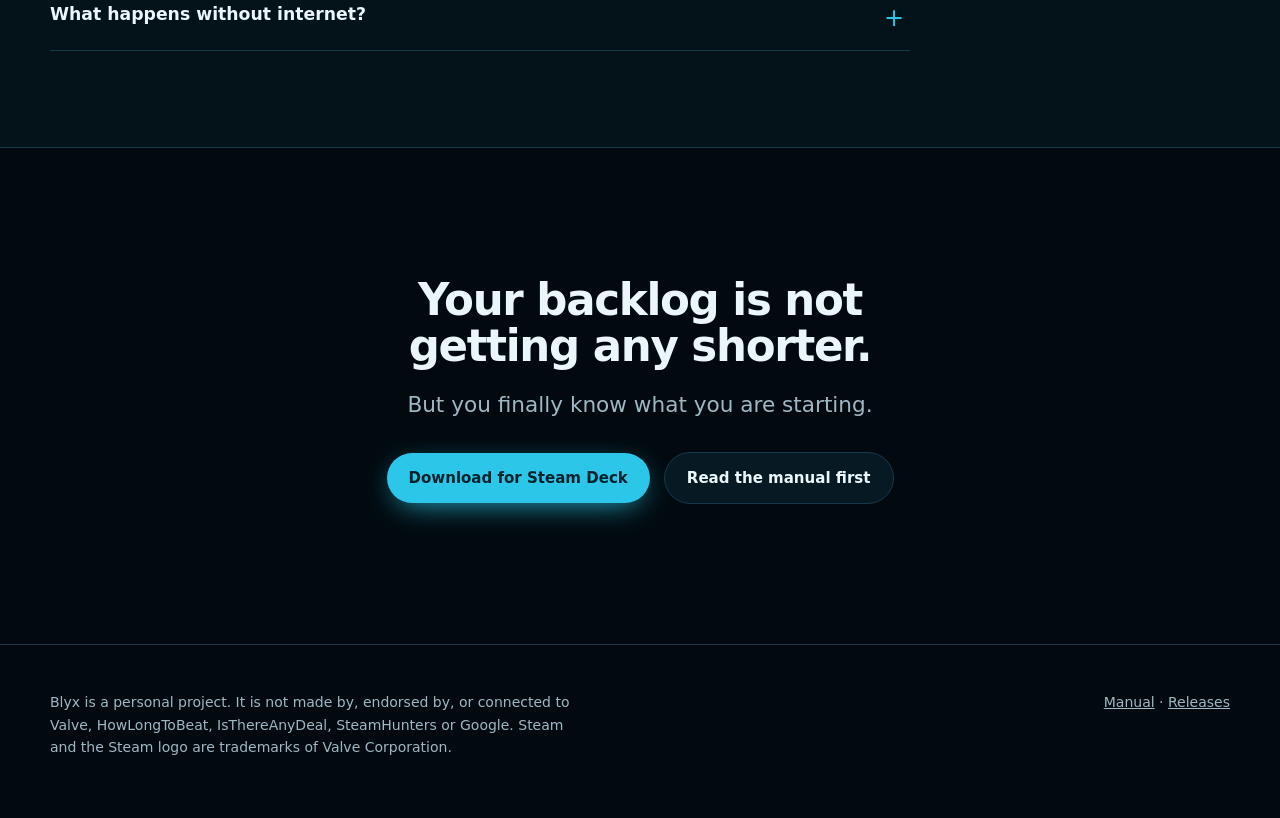
==== commit f44e14d7: "2.4.1: Steam ratings, shelves that merge, and Game Mode" ====
--- a/index.html
+++ b/index.html
@@ -472,7 +472,7 @@
             <div>
               <h4>Windows</h4>
               <p>A portable file, no installer. Reads your Steam installation.</p>
-              <code>Blyx-2.3.2-windows.exe</code>
+              <code>Blyx-2.4.1-windows.exe</code>
             </div>
           </div>
           <div class="platform reveal">
@@ -488,7 +488,7 @@
             <div>
               <h4>macOS</h4>
               <p>Apple Silicon and Intel, one file each.</p>
-              <code>Blyx-2.3.2-arm64.dmg</code>
+              <code>Blyx-2.4.1-arm64.dmg</code>
             </div>
           </div>
           <div class="platform reveal">
@@ -496,7 +496,7 @@
             <div>
               <h4>Android</h4>
               <p>Phone and tablet. Everything except playing and installing.</p>
-              <code>Blyx-2.3.2.apk</code>
+              <code>Blyx-2.4.1.apk</code>
             </div>
           </div>
         </div>
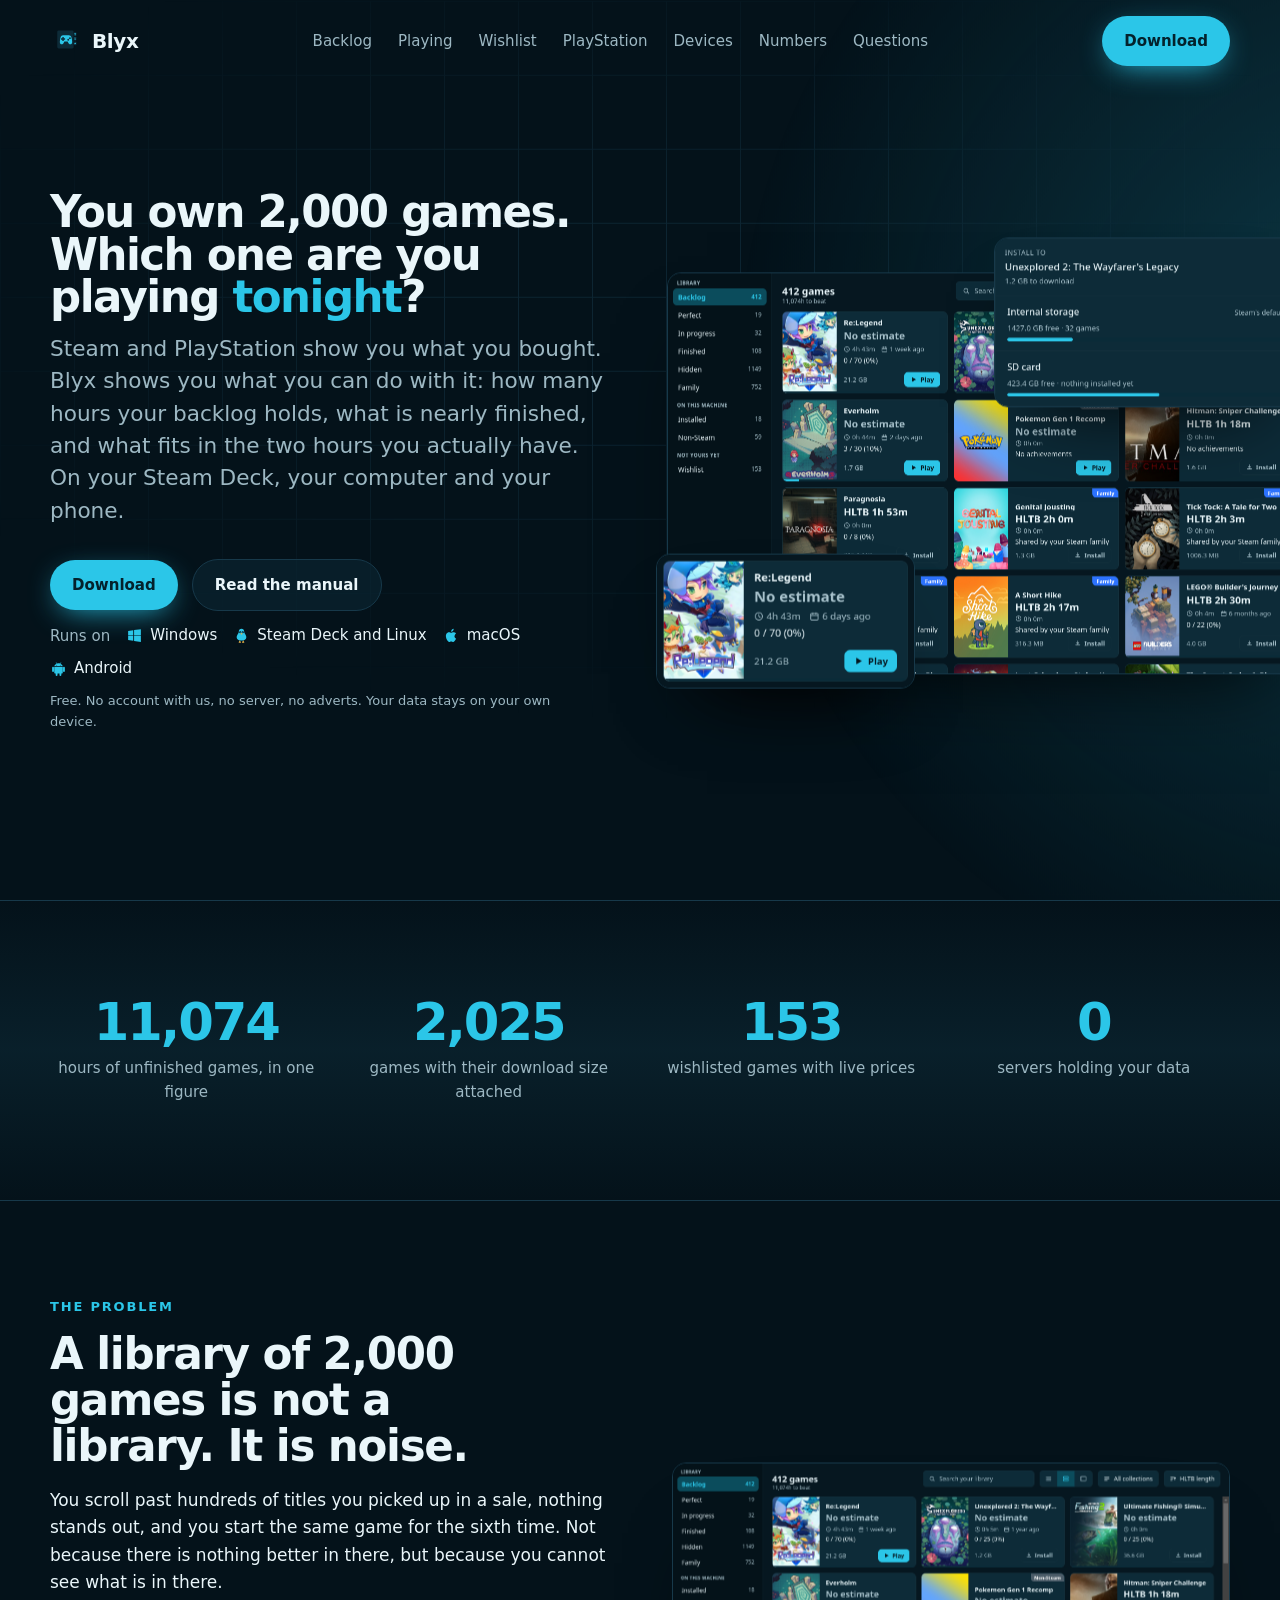
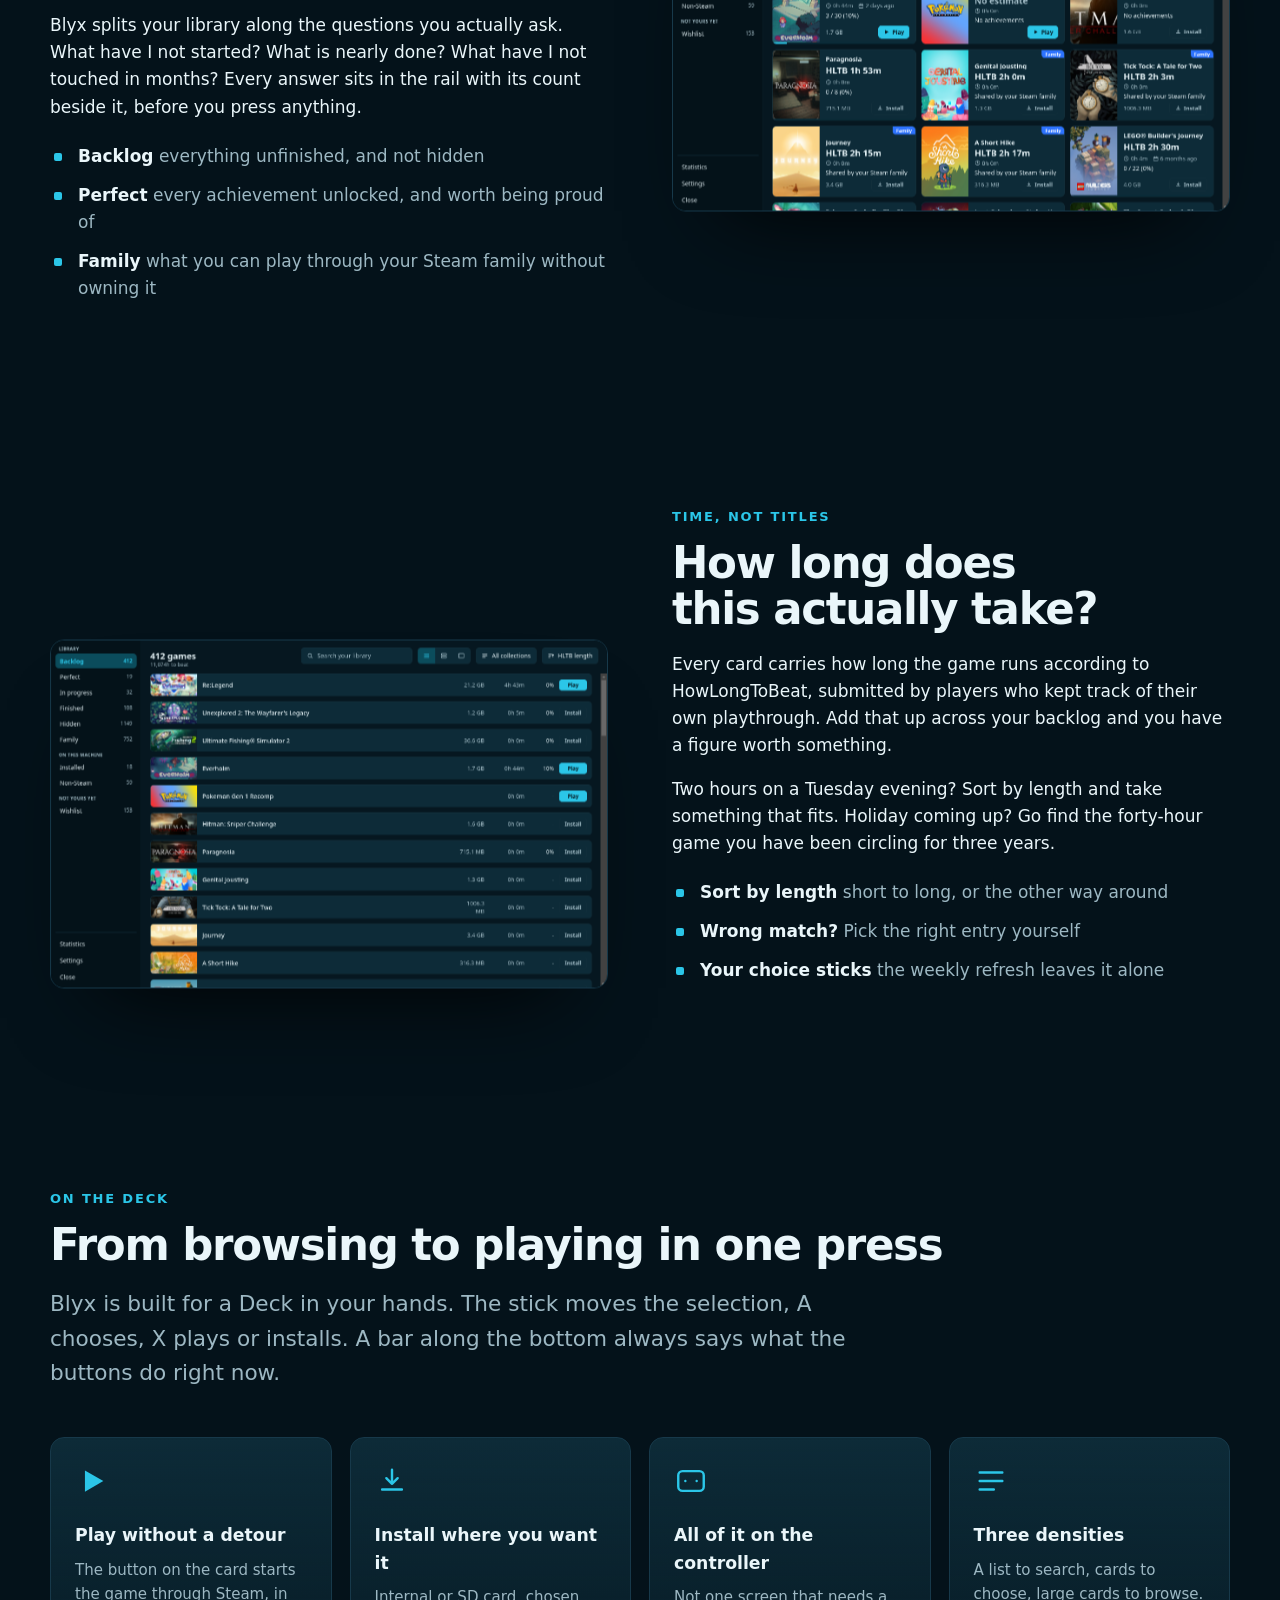
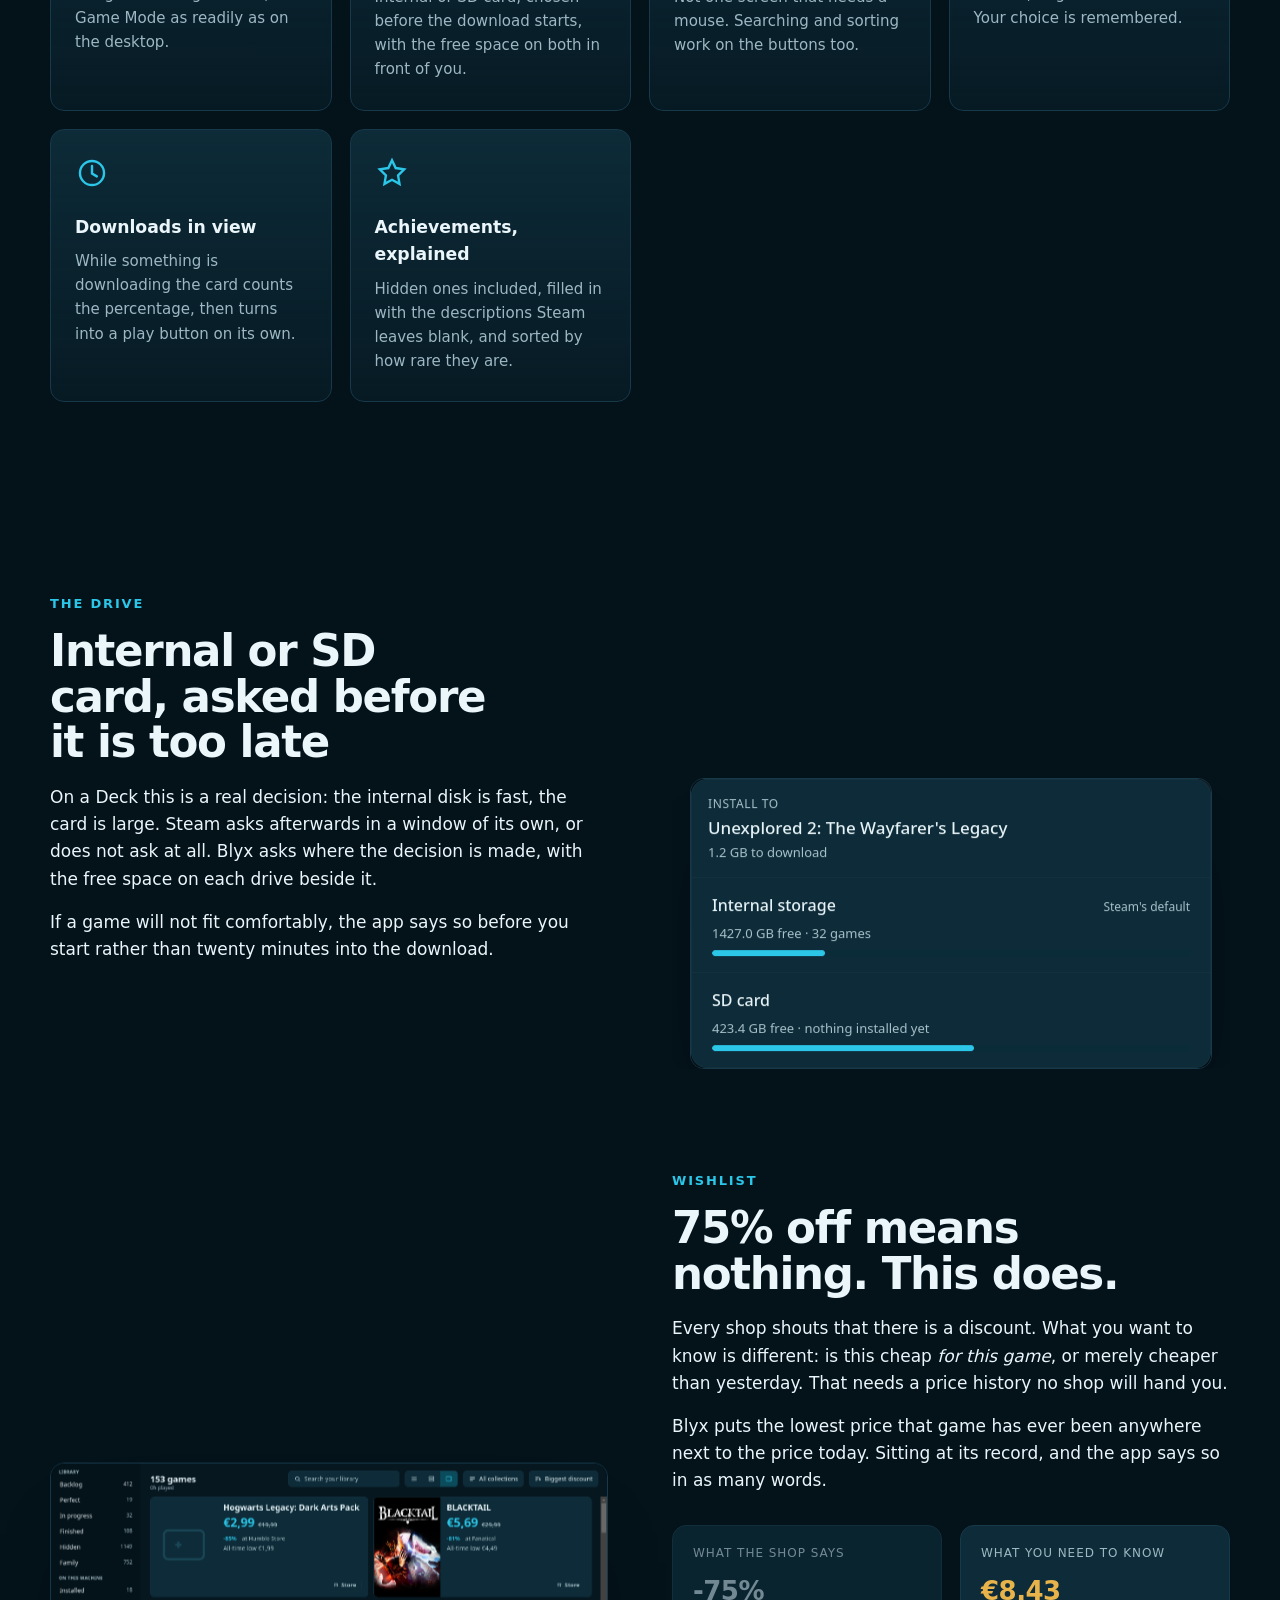
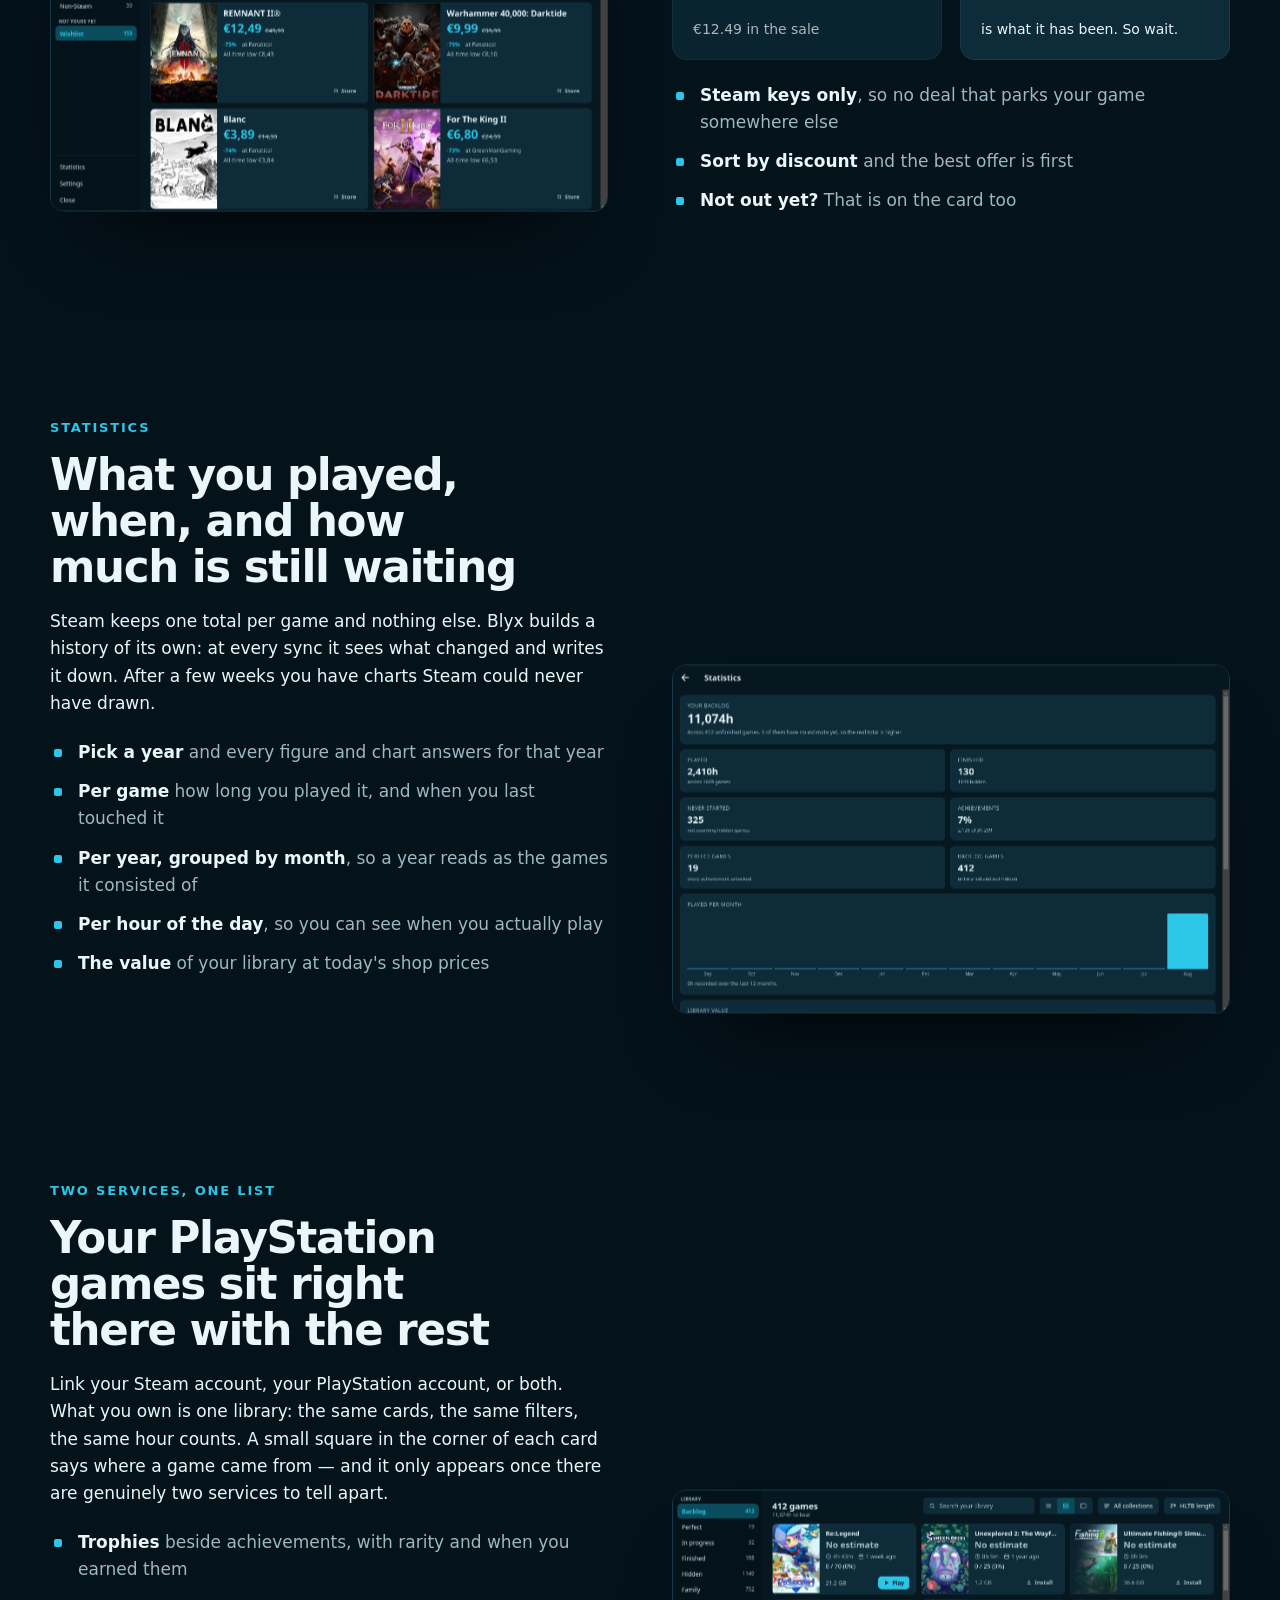
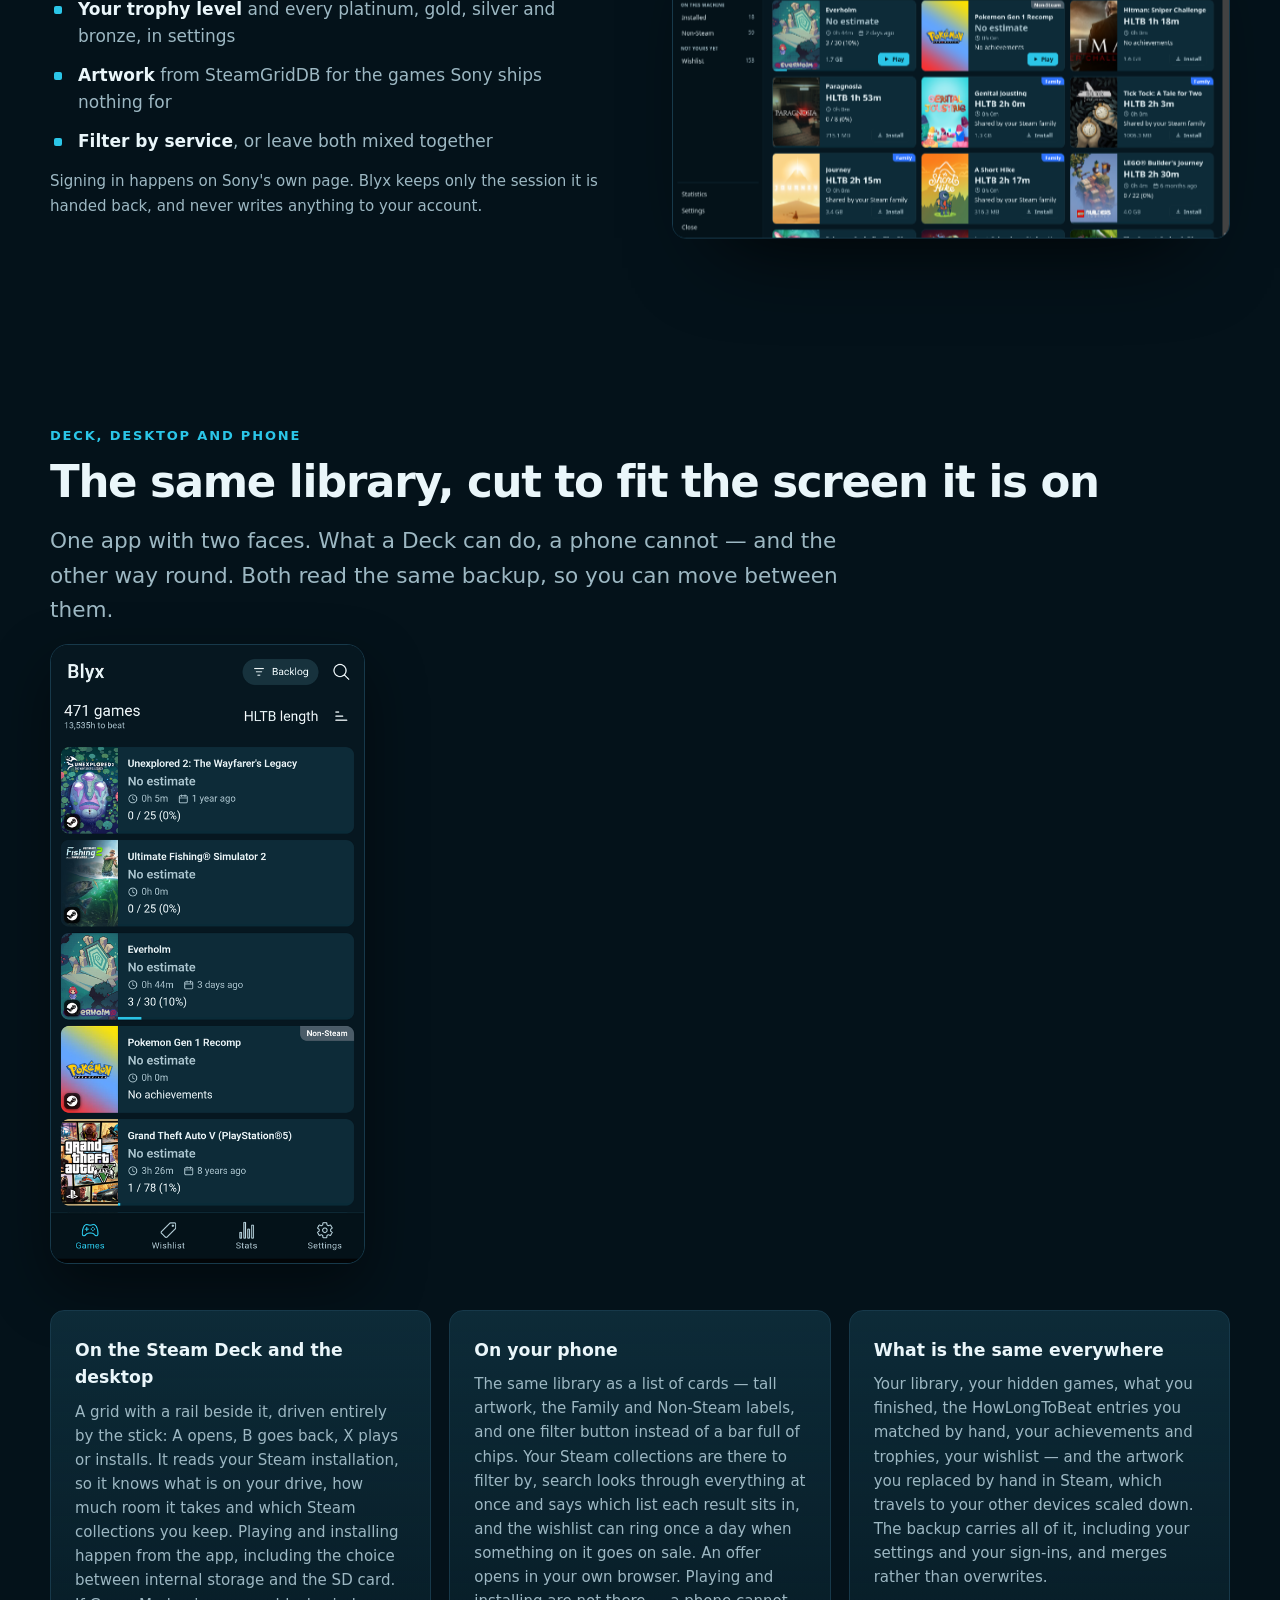
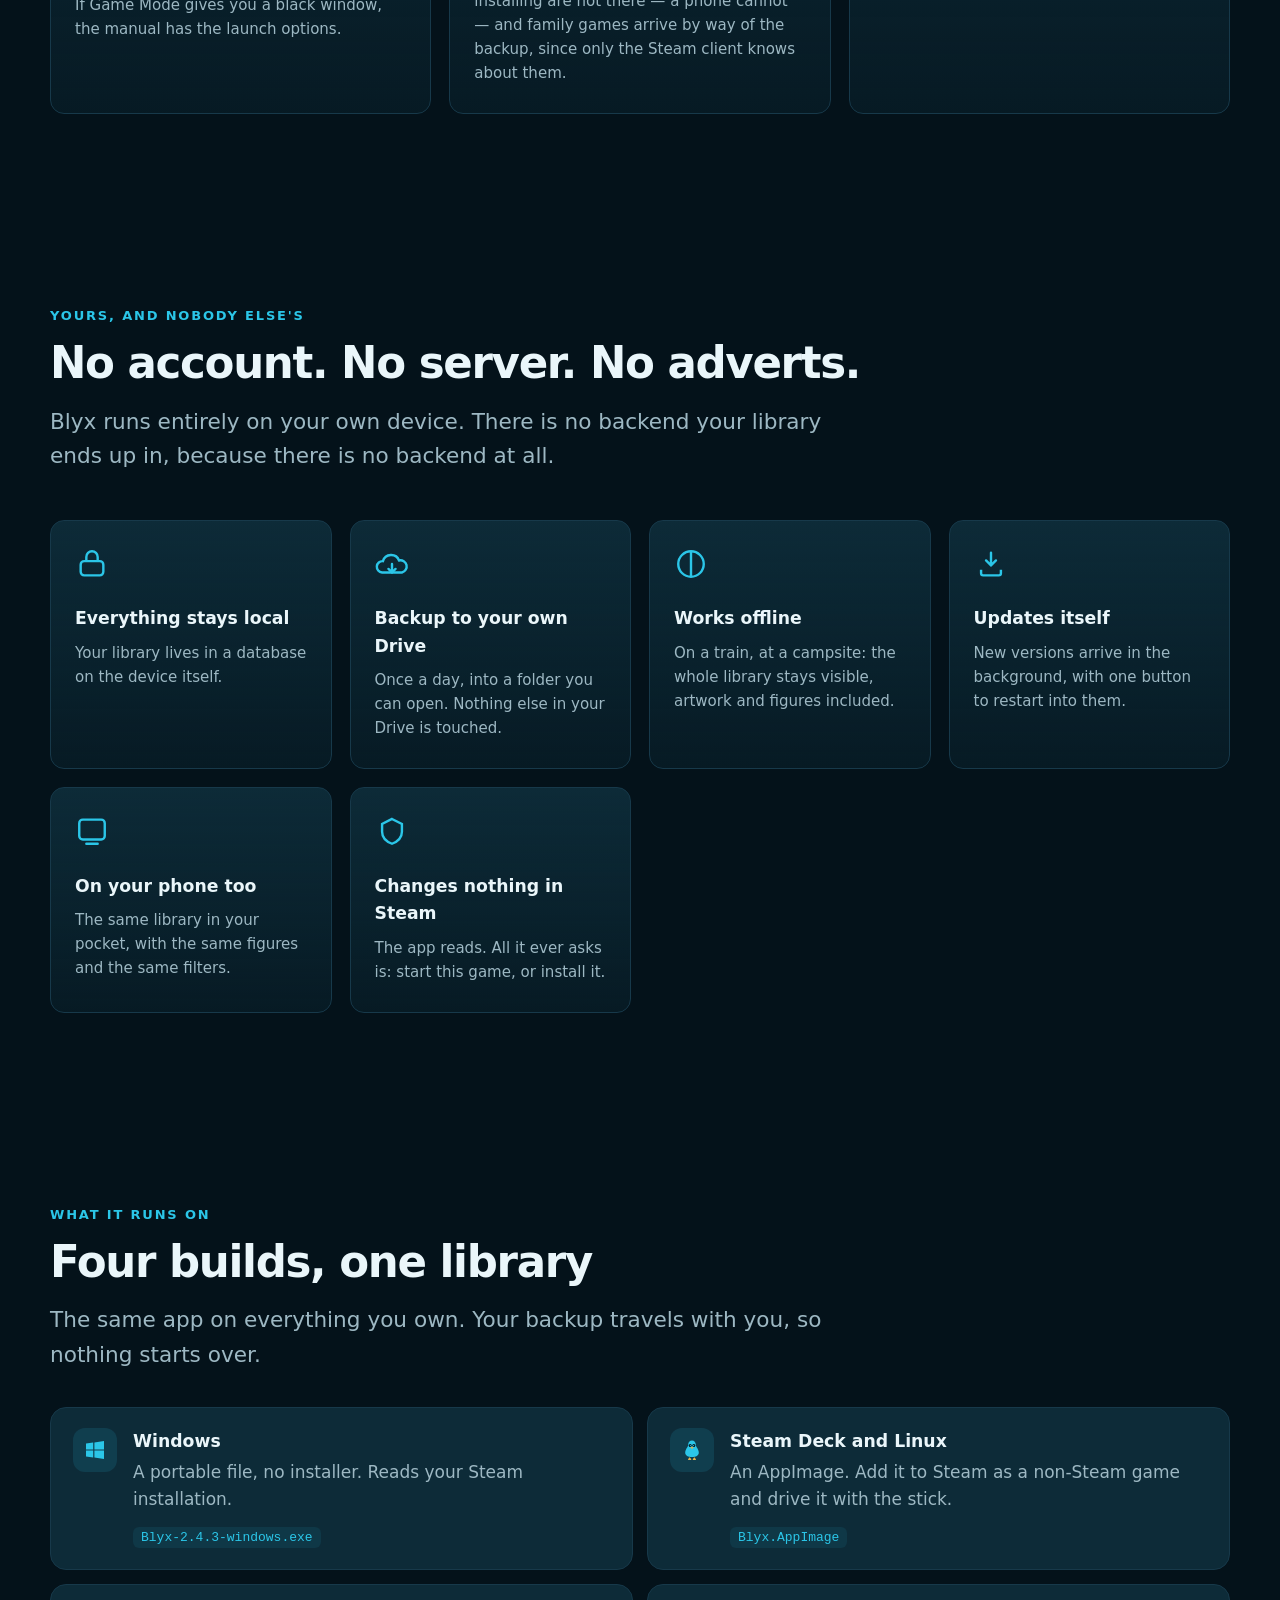
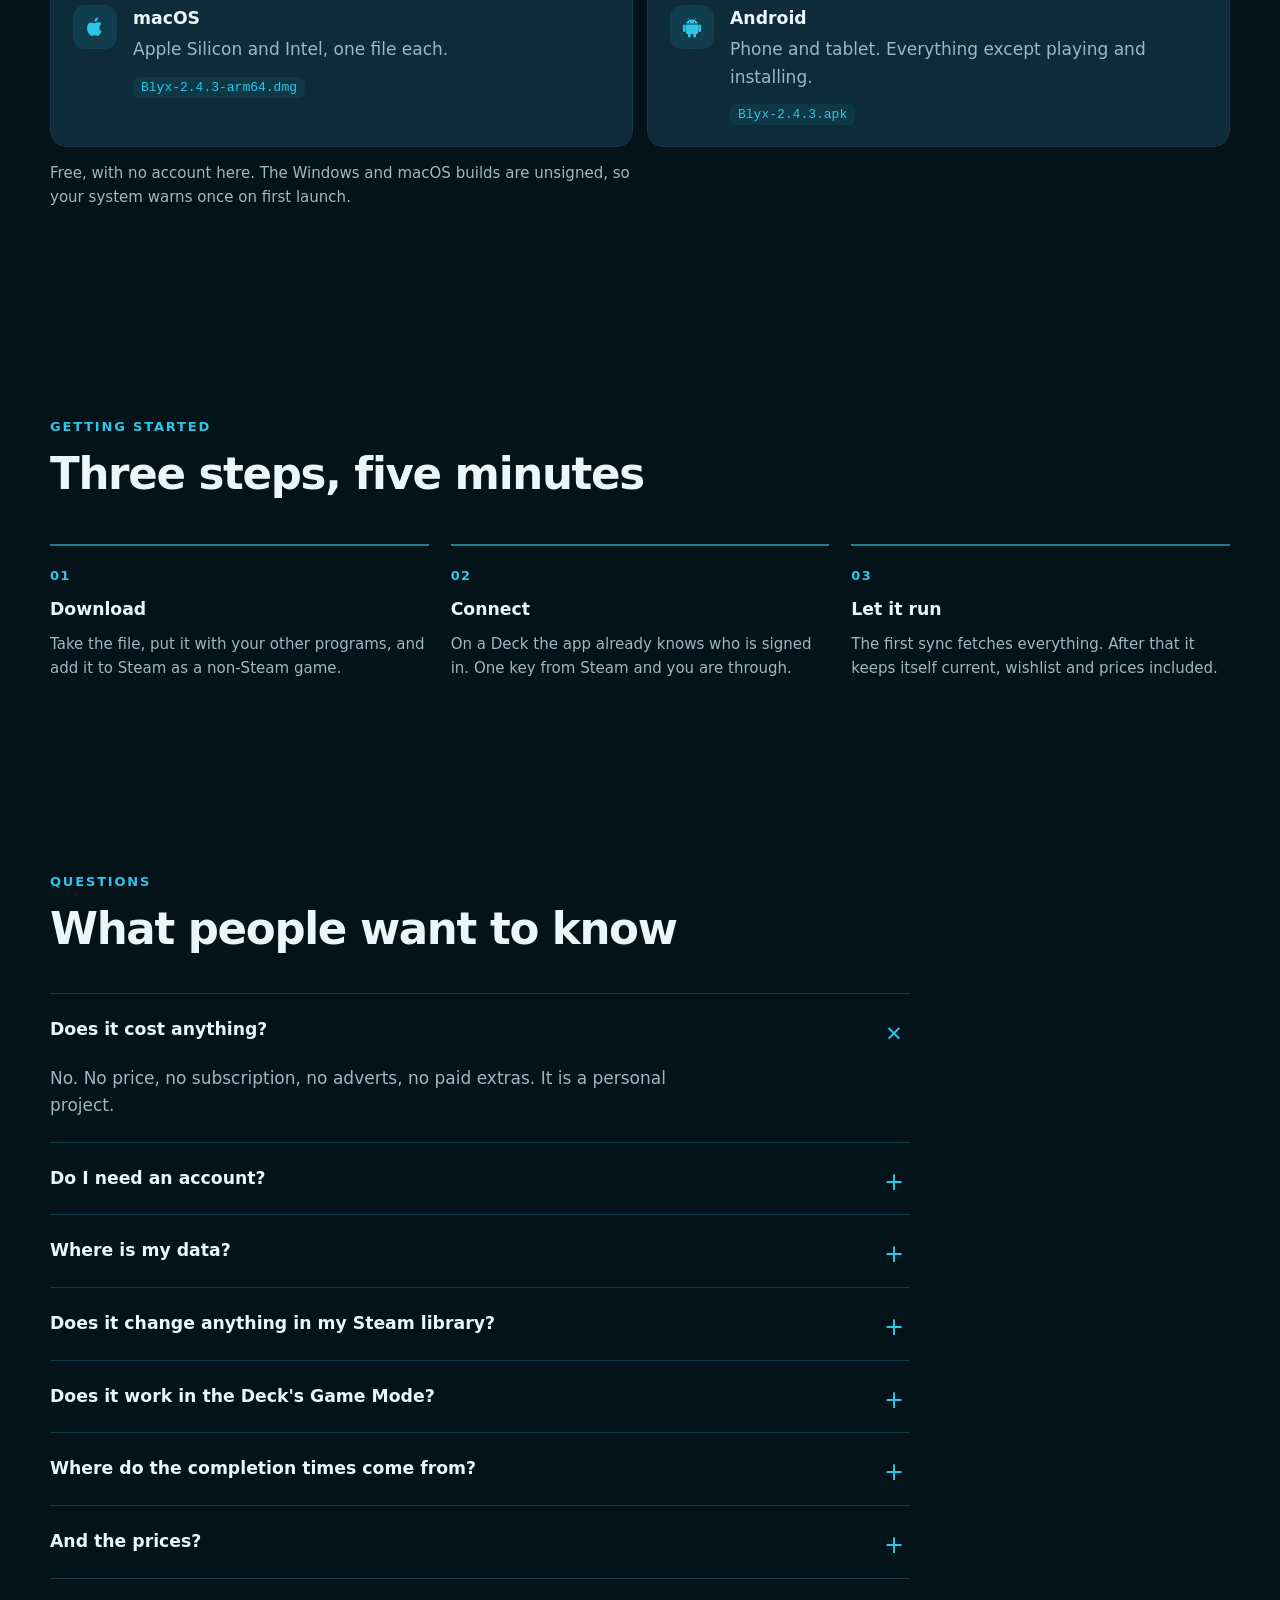
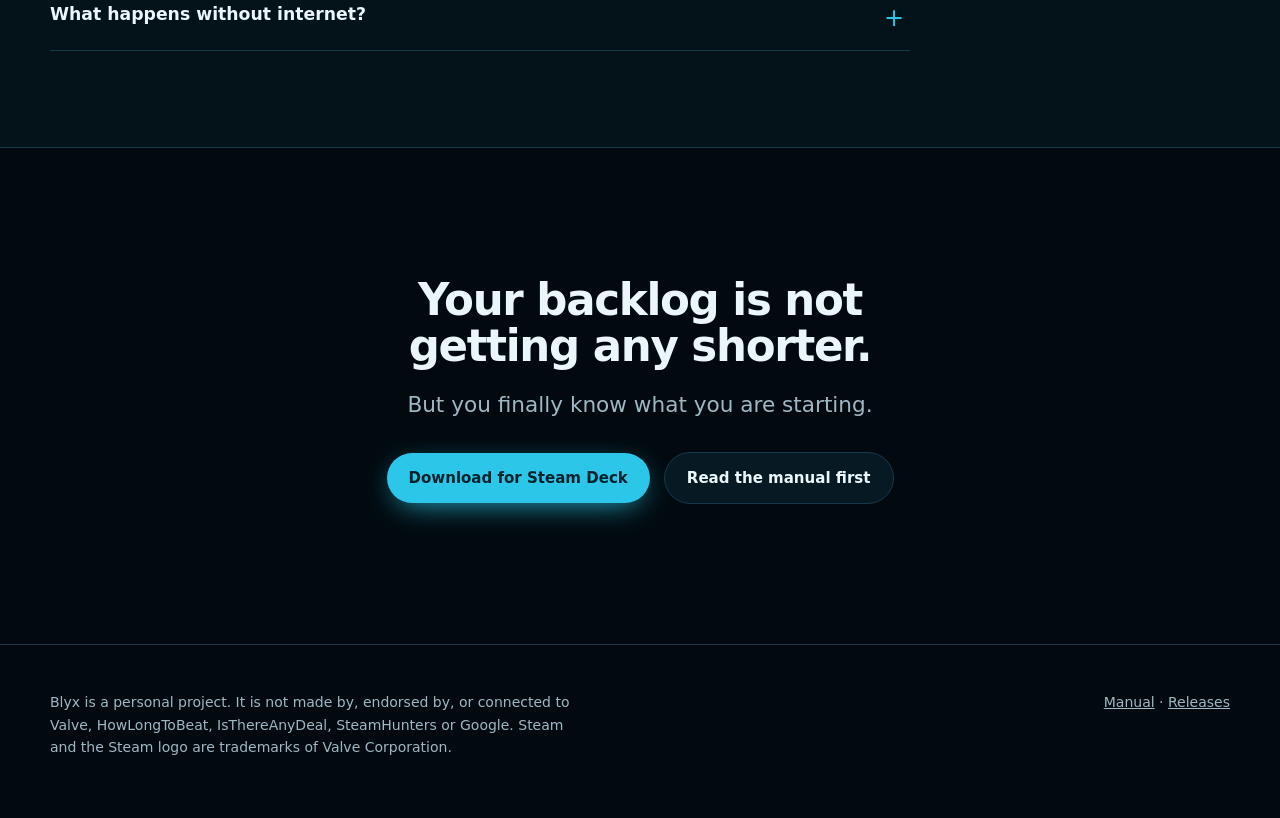
==== commit f265862b: "2.4.3: covers that say what the list is sorted on" ====
--- a/index.html
+++ b/index.html
@@ -472,7 +472,7 @@
             <div>
               <h4>Windows</h4>
               <p>A portable file, no installer. Reads your Steam installation.</p>
-              <code>Blyx-2.4.1-windows.exe</code>
+              <code>Blyx-2.4.3-windows.exe</code>
             </div>
           </div>
           <div class="platform reveal">
@@ -488,7 +488,7 @@
             <div>
               <h4>macOS</h4>
               <p>Apple Silicon and Intel, one file each.</p>
-              <code>Blyx-2.4.1-arm64.dmg</code>
+              <code>Blyx-2.4.3-arm64.dmg</code>
             </div>
           </div>
           <div class="platform reveal">
@@ -496,7 +496,7 @@
             <div>
               <h4>Android</h4>
               <p>Phone and tablet. Everything except playing and installing.</p>
-              <code>Blyx-2.4.1.apk</code>
+              <code>Blyx-2.4.3.apk</code>
             </div>
           </div>
         </div>
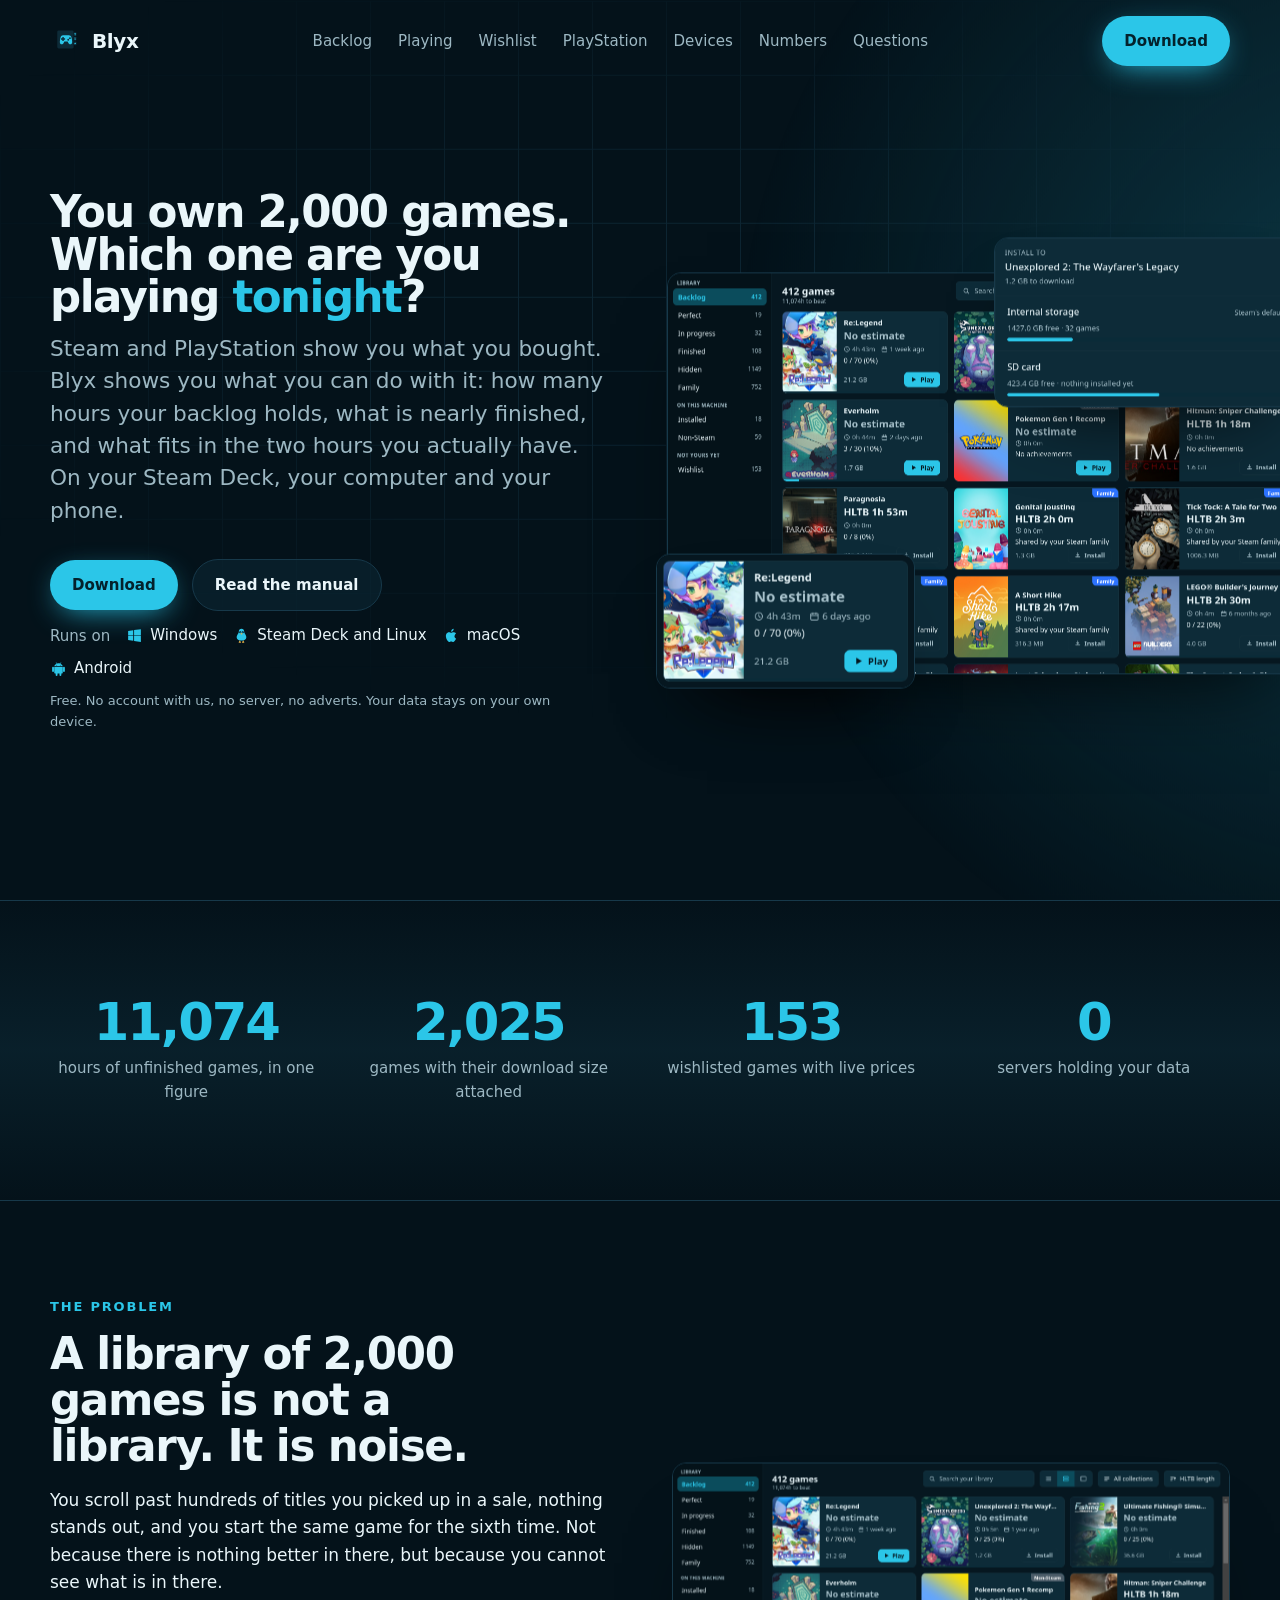
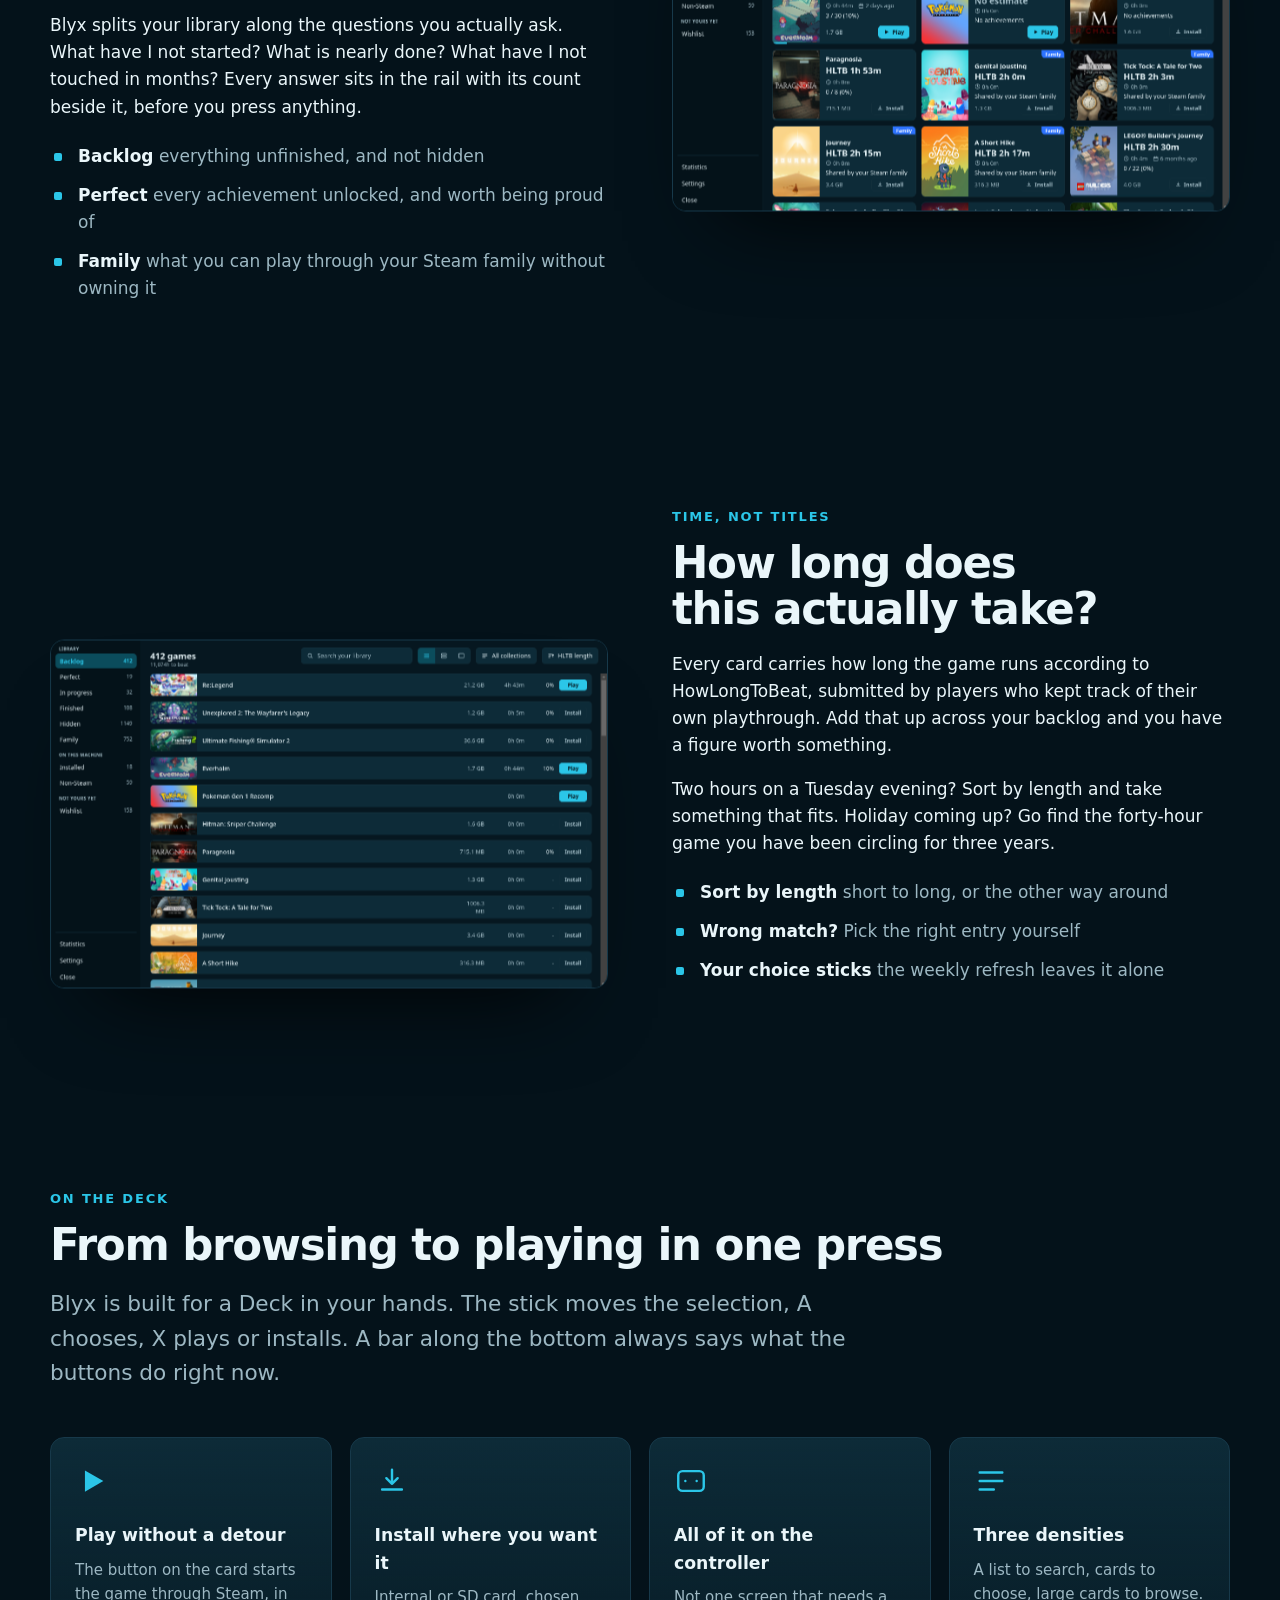
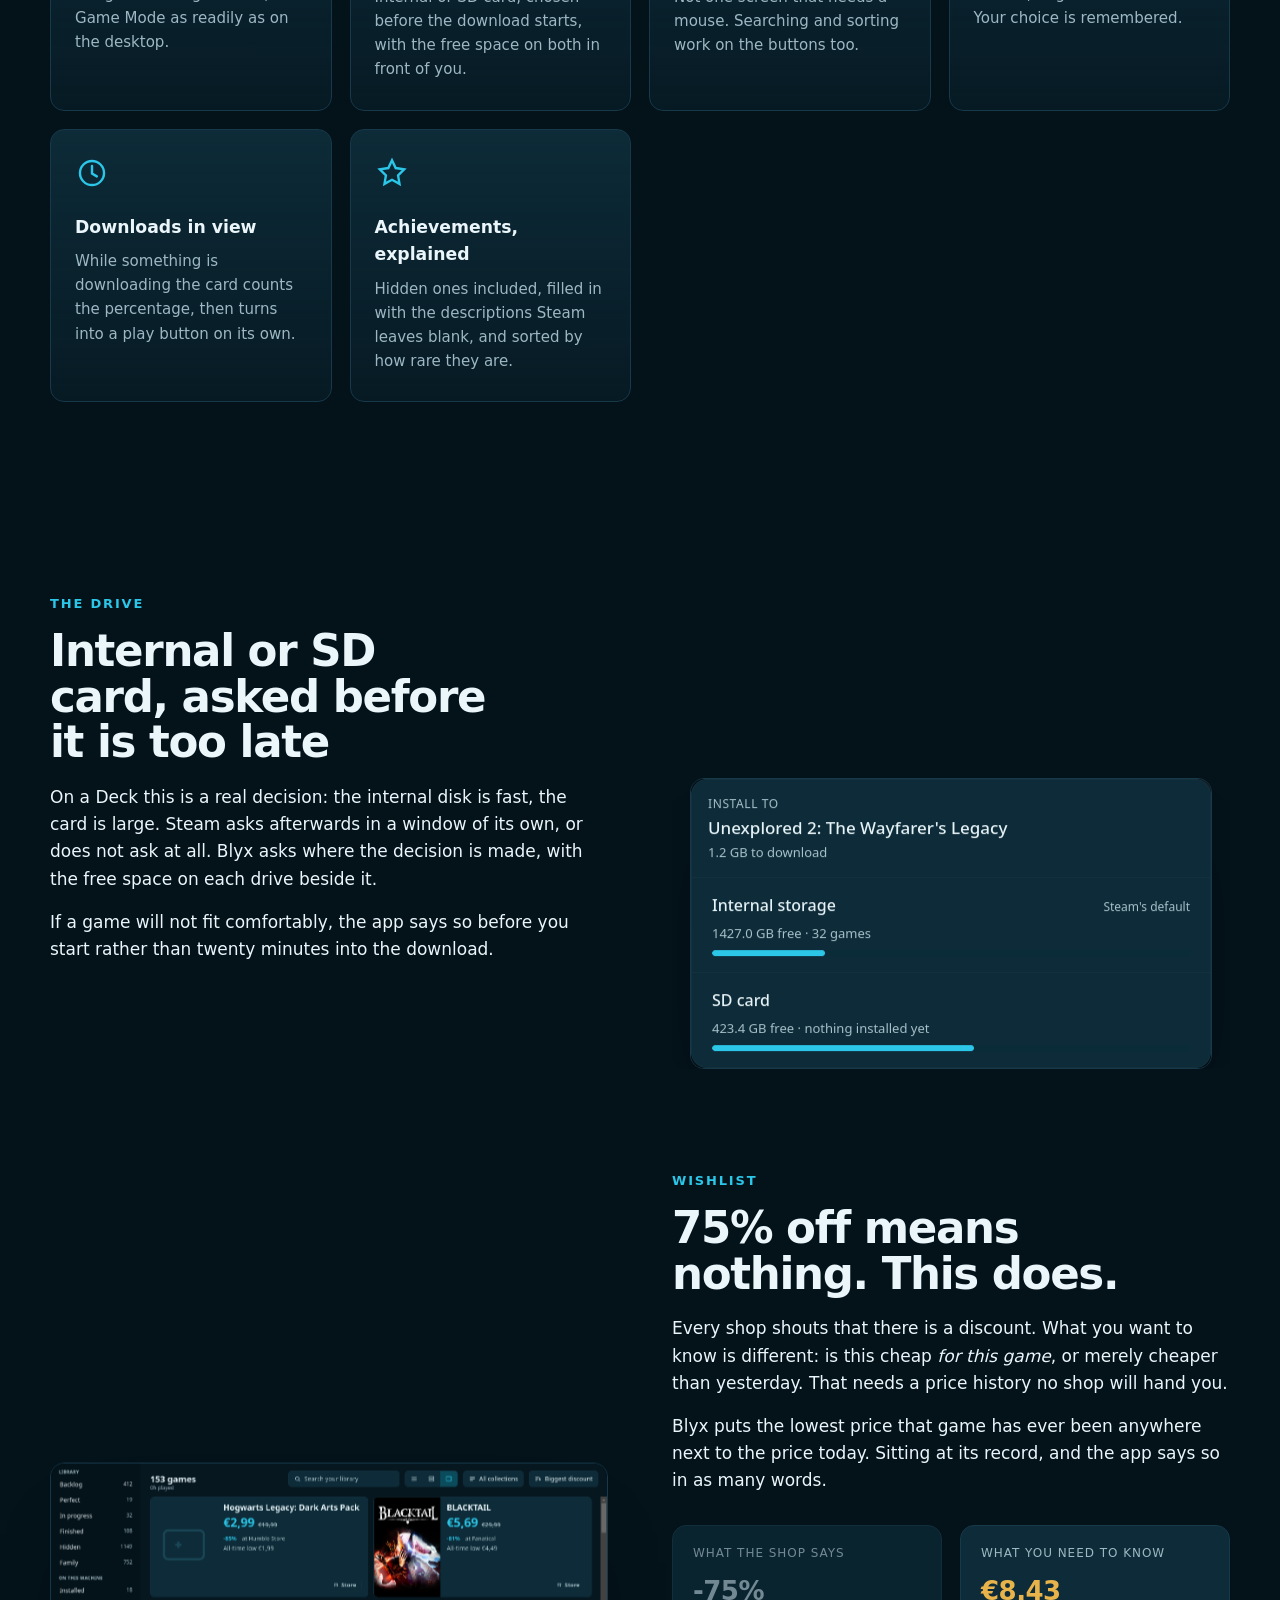
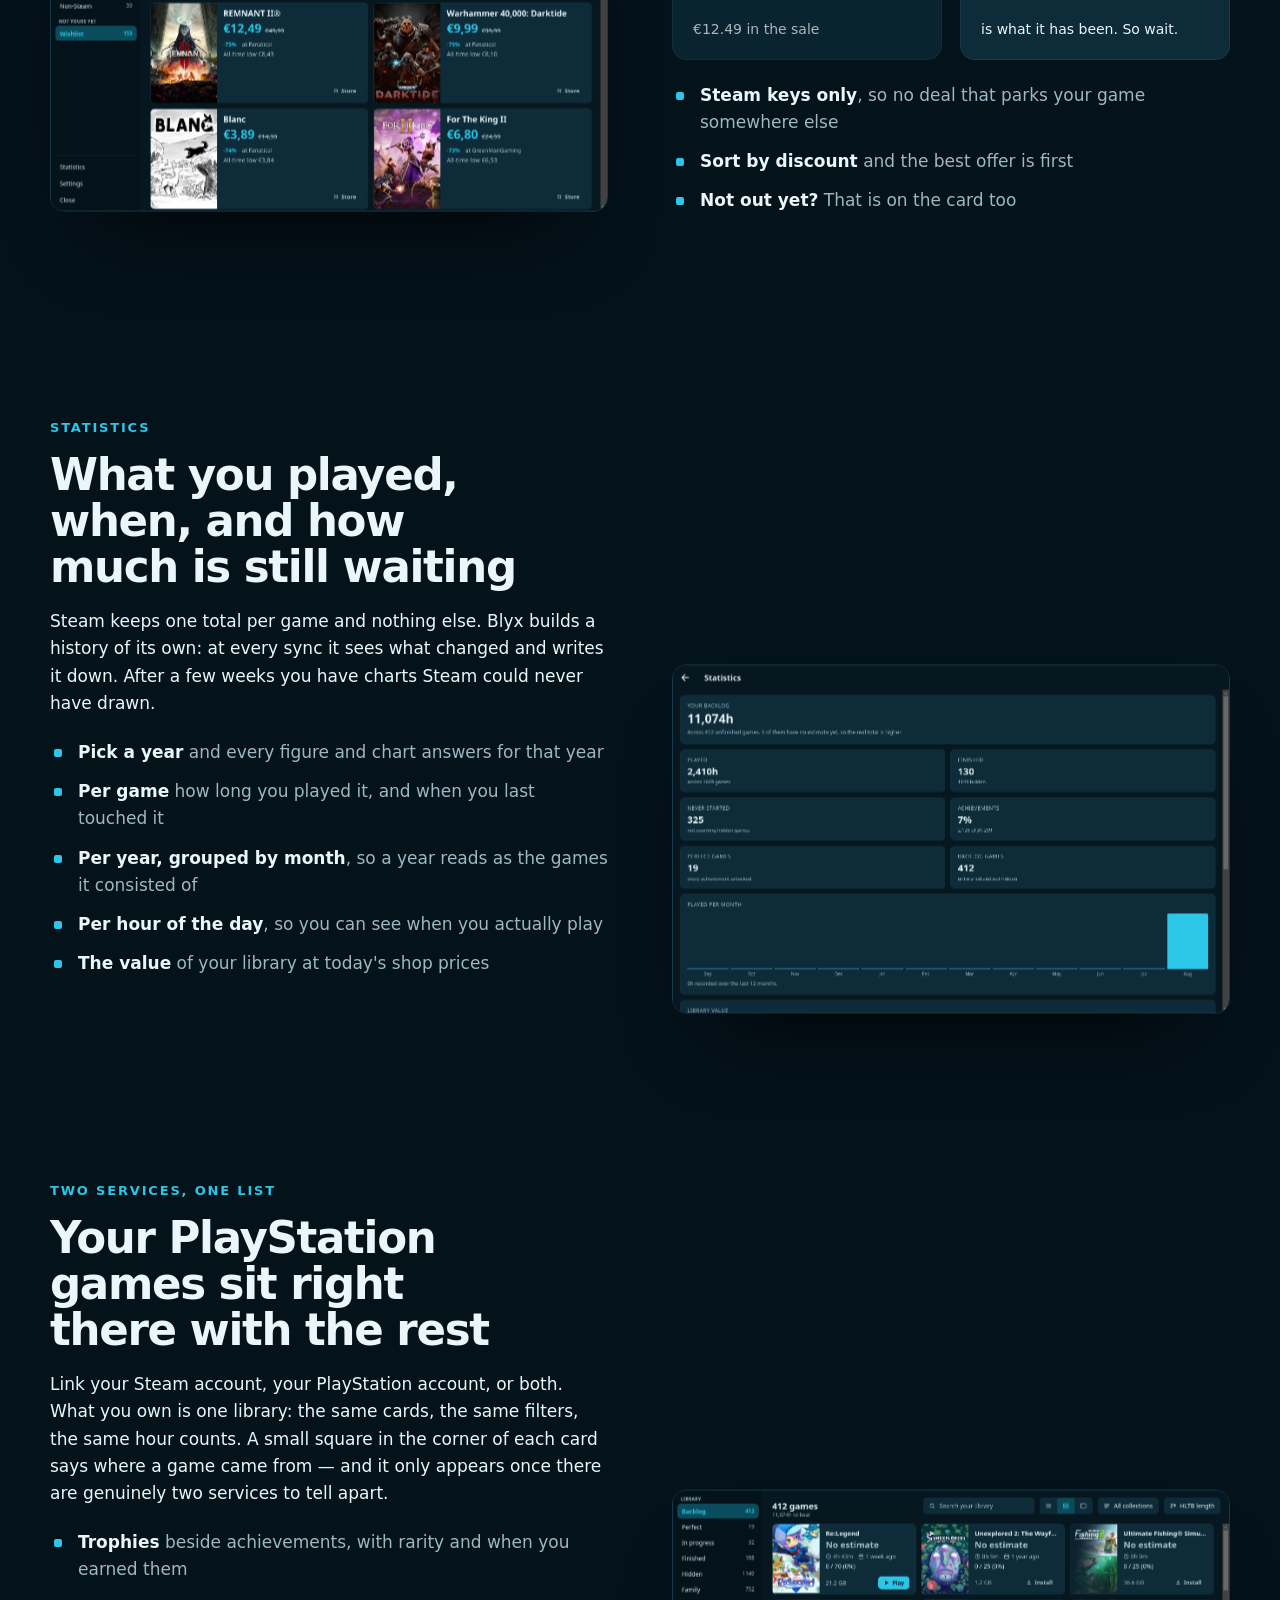
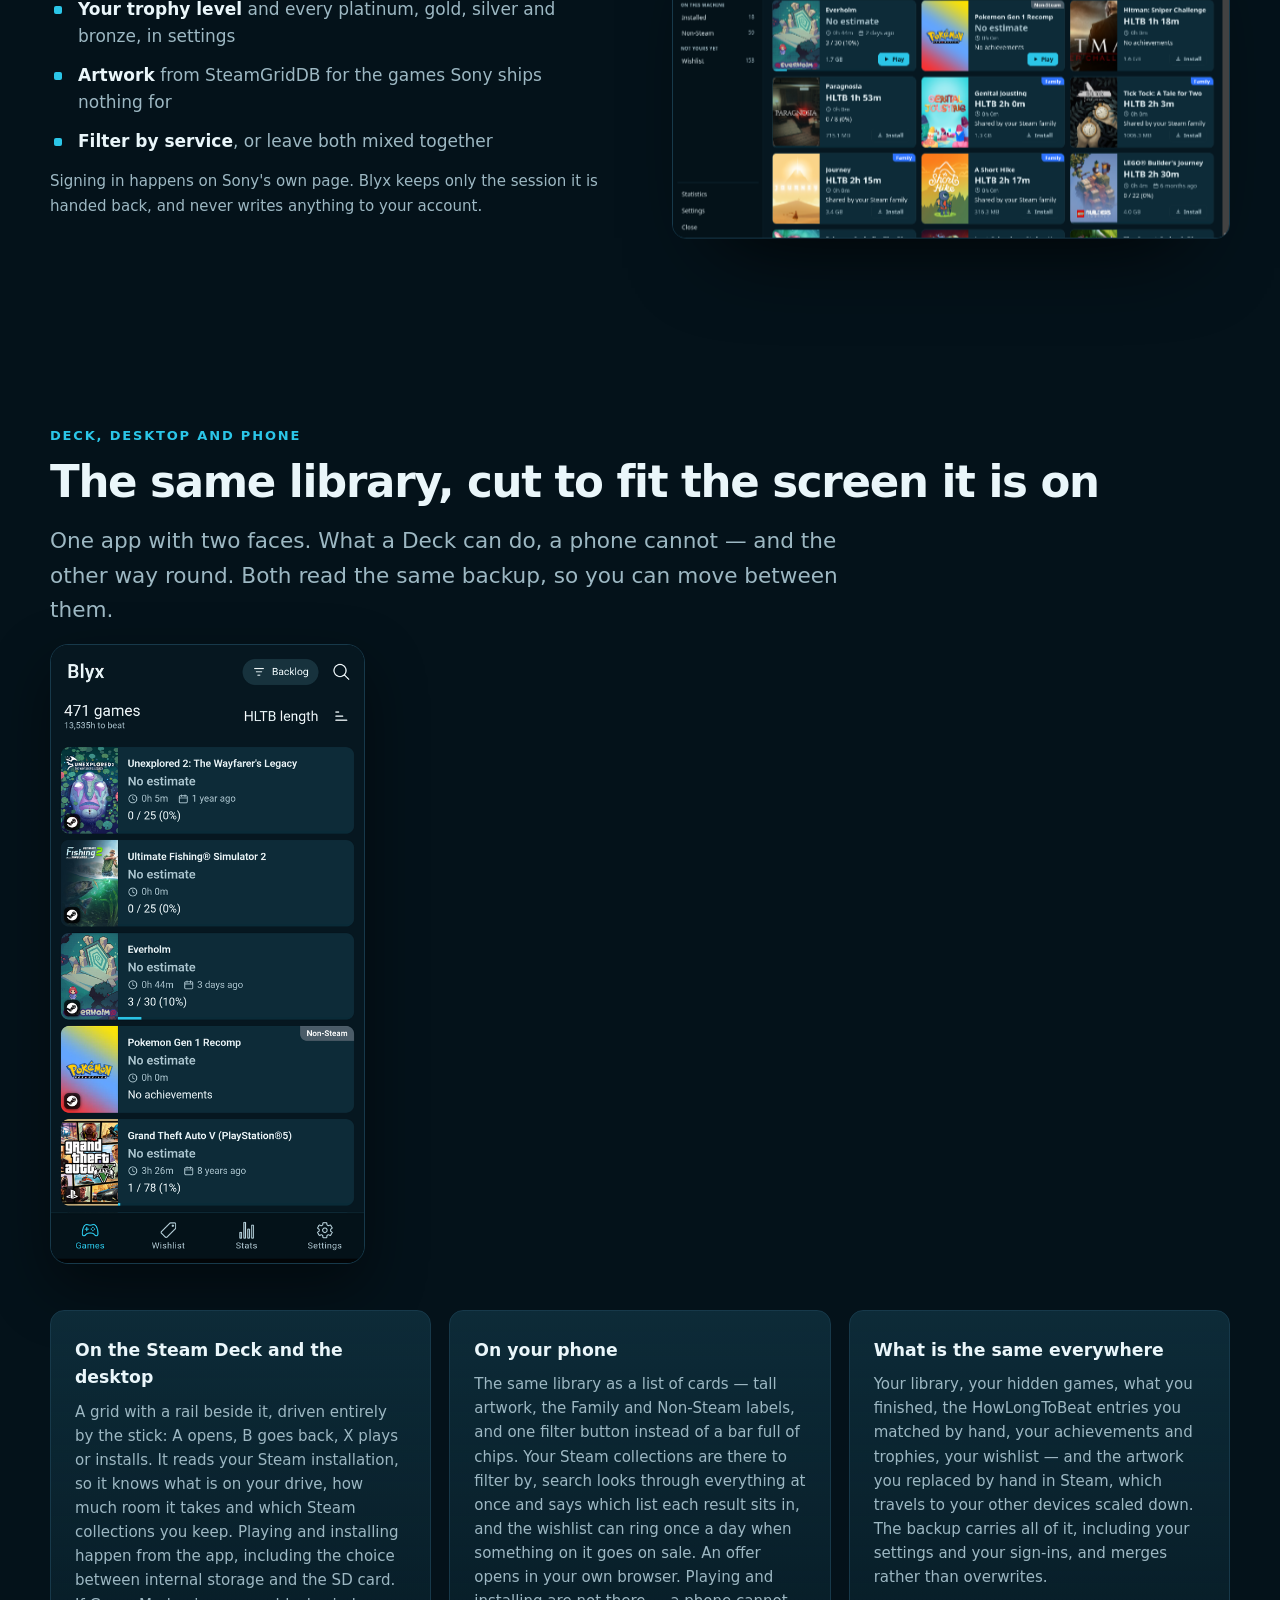
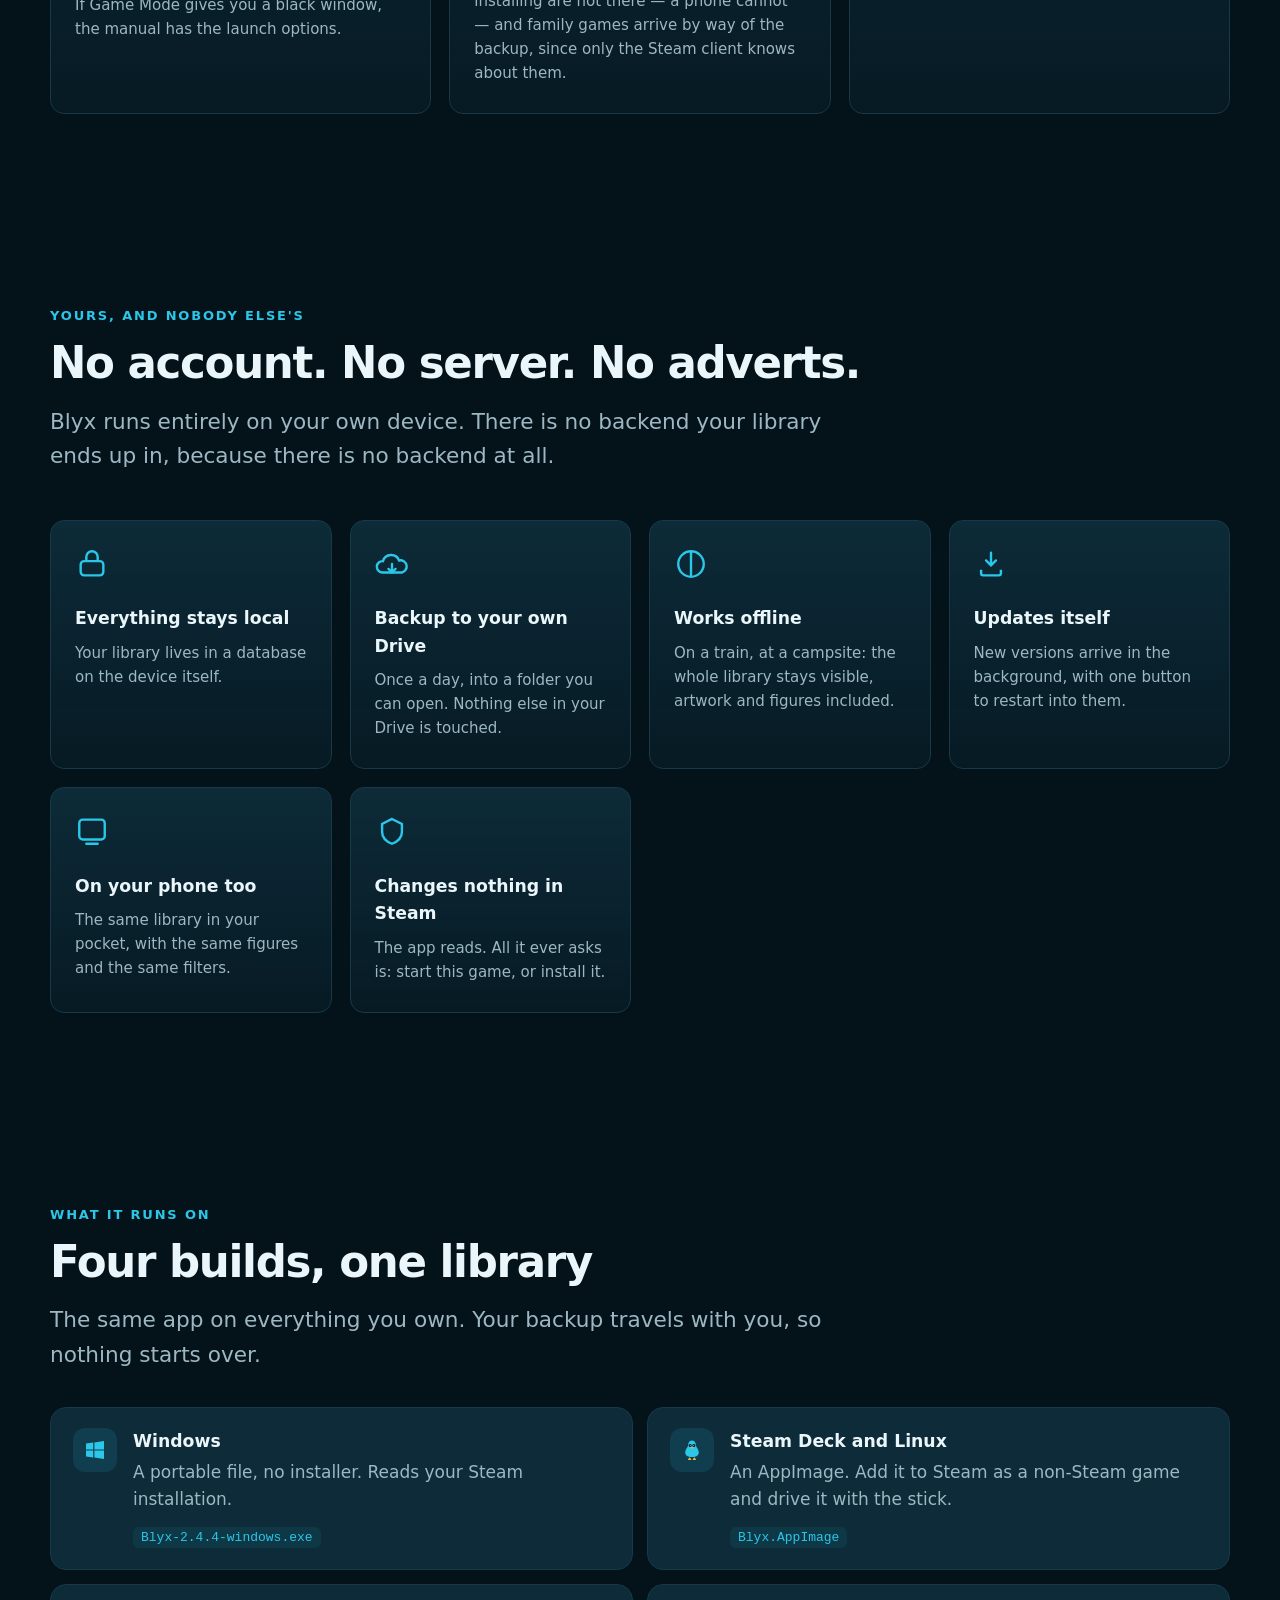
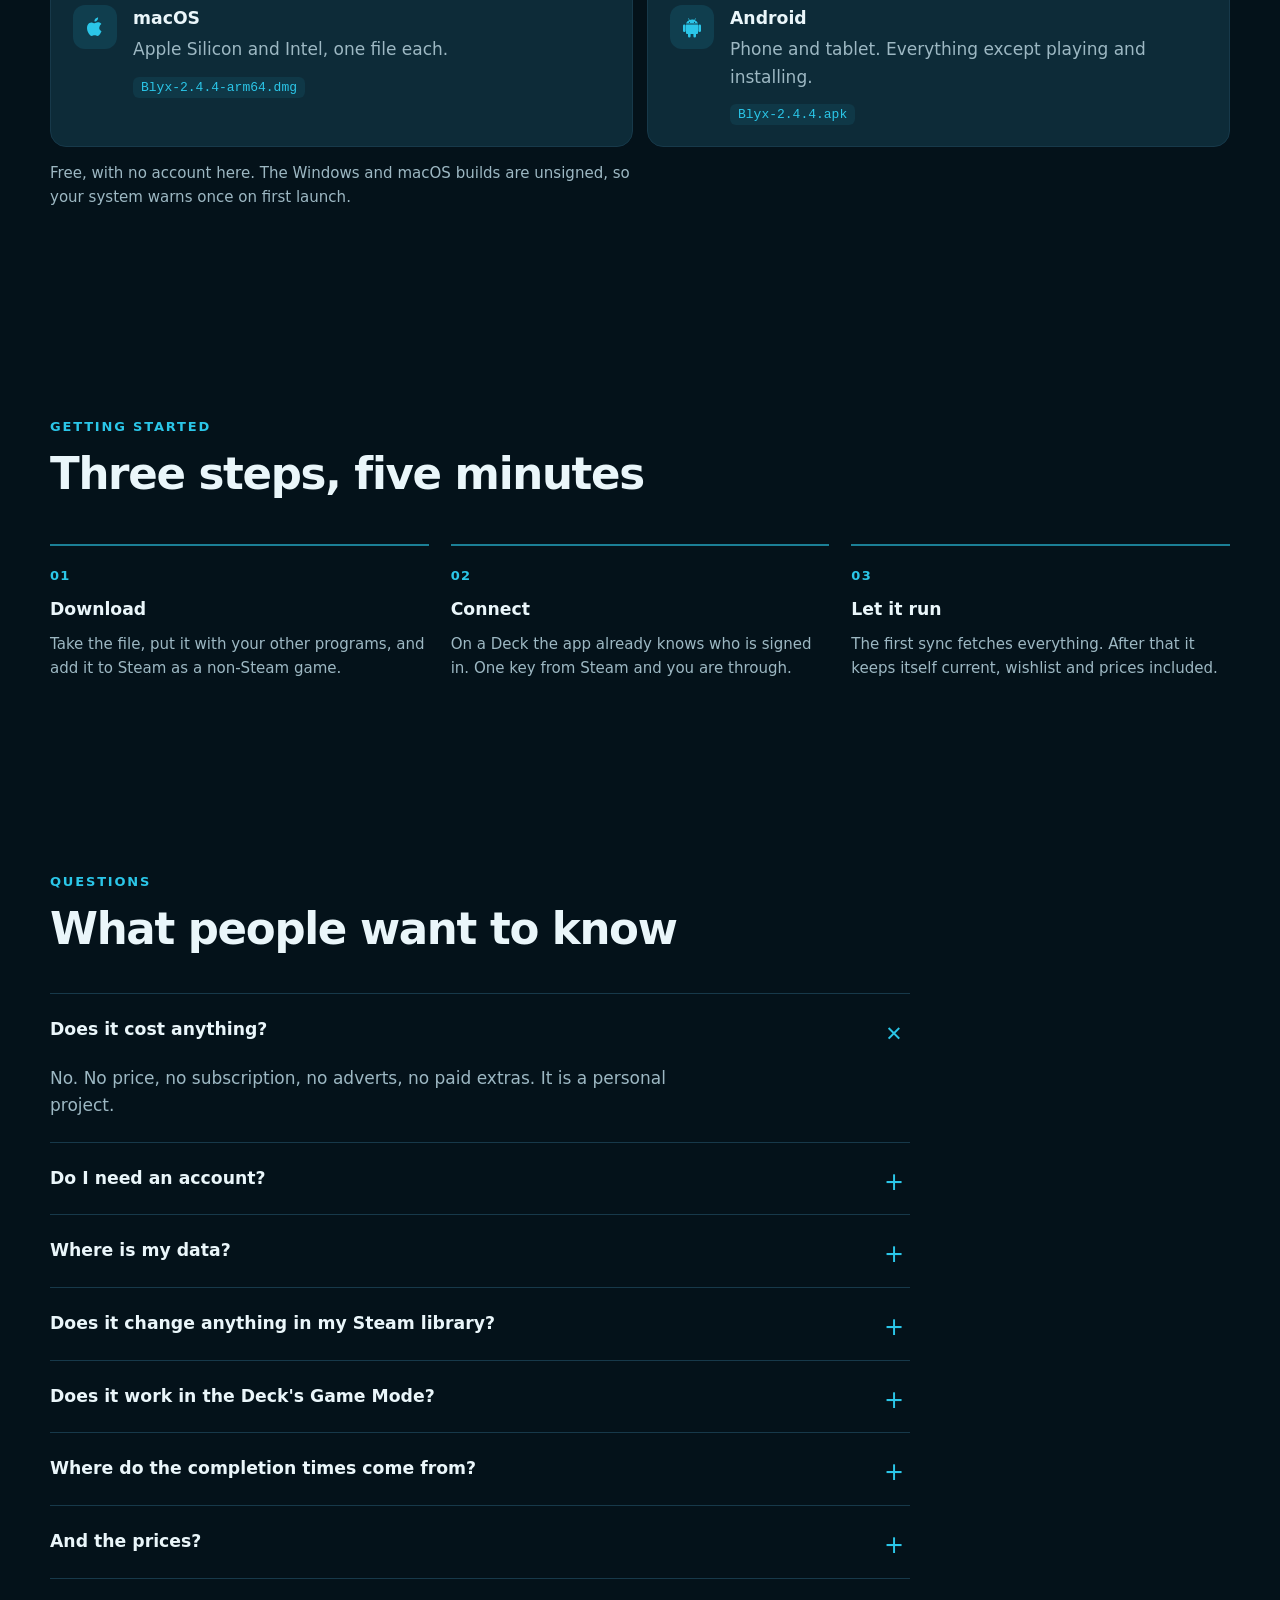
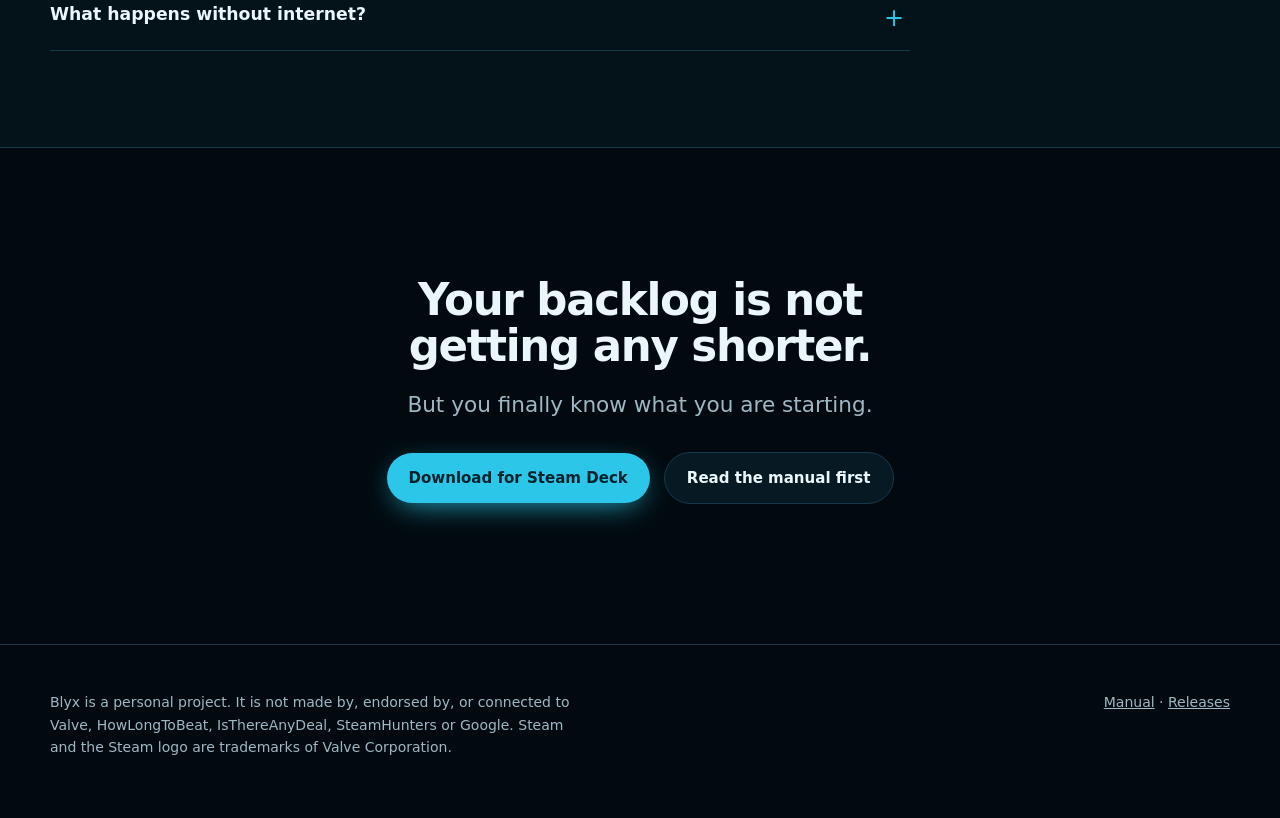
==== commit 506cabf2: "2.4.4: grey covers, everywhere" ====
--- a/index.html
+++ b/index.html
@@ -472,7 +472,7 @@
             <div>
               <h4>Windows</h4>
               <p>A portable file, no installer. Reads your Steam installation.</p>
-              <code>Blyx-2.4.3-windows.exe</code>
+              <code>Blyx-2.4.4-windows.exe</code>
             </div>
           </div>
           <div class="platform reveal">
@@ -488,7 +488,7 @@
             <div>
               <h4>macOS</h4>
               <p>Apple Silicon and Intel, one file each.</p>
-              <code>Blyx-2.4.3-arm64.dmg</code>
+              <code>Blyx-2.4.4-arm64.dmg</code>
             </div>
           </div>
           <div class="platform reveal">
@@ -496,7 +496,7 @@
             <div>
               <h4>Android</h4>
               <p>Phone and tablet. Everything except playing and installing.</p>
-              <code>Blyx-2.4.3.apk</code>
+              <code>Blyx-2.4.4.apk</code>
             </div>
           </div>
         </div>
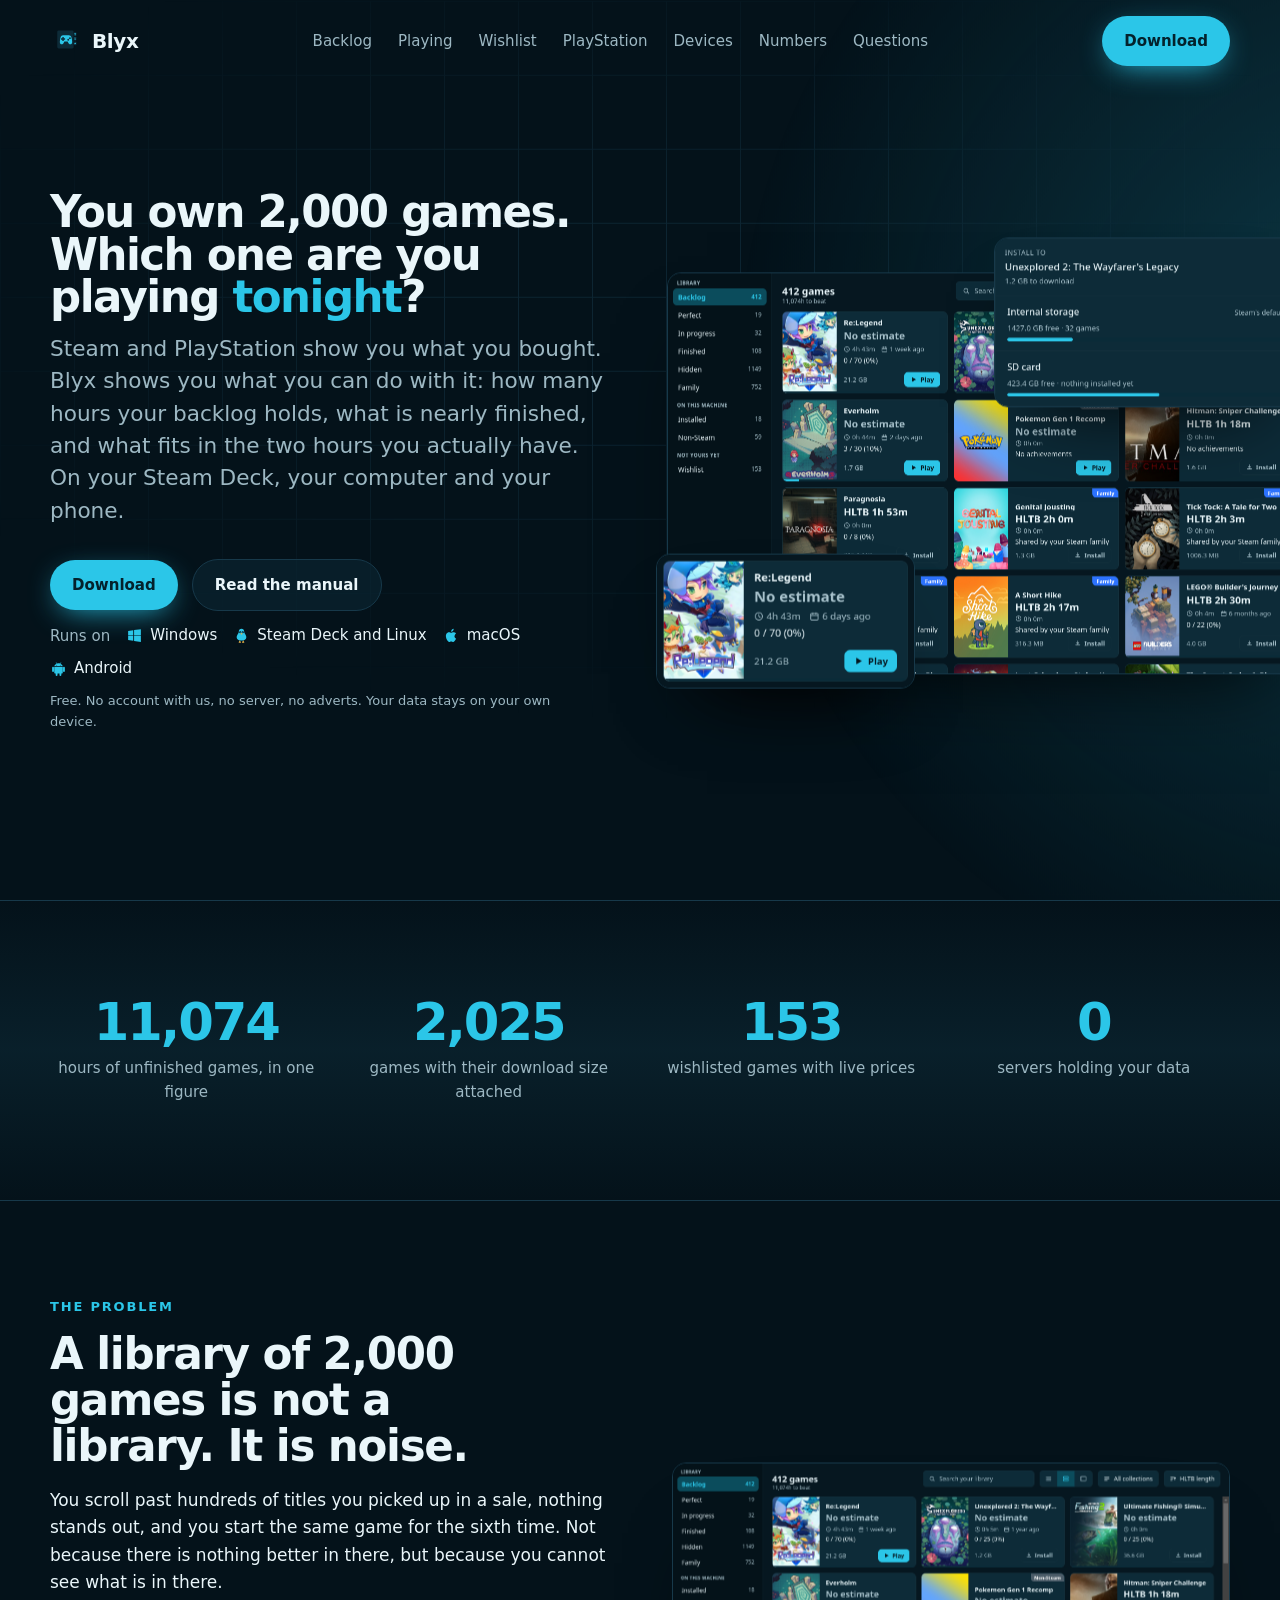
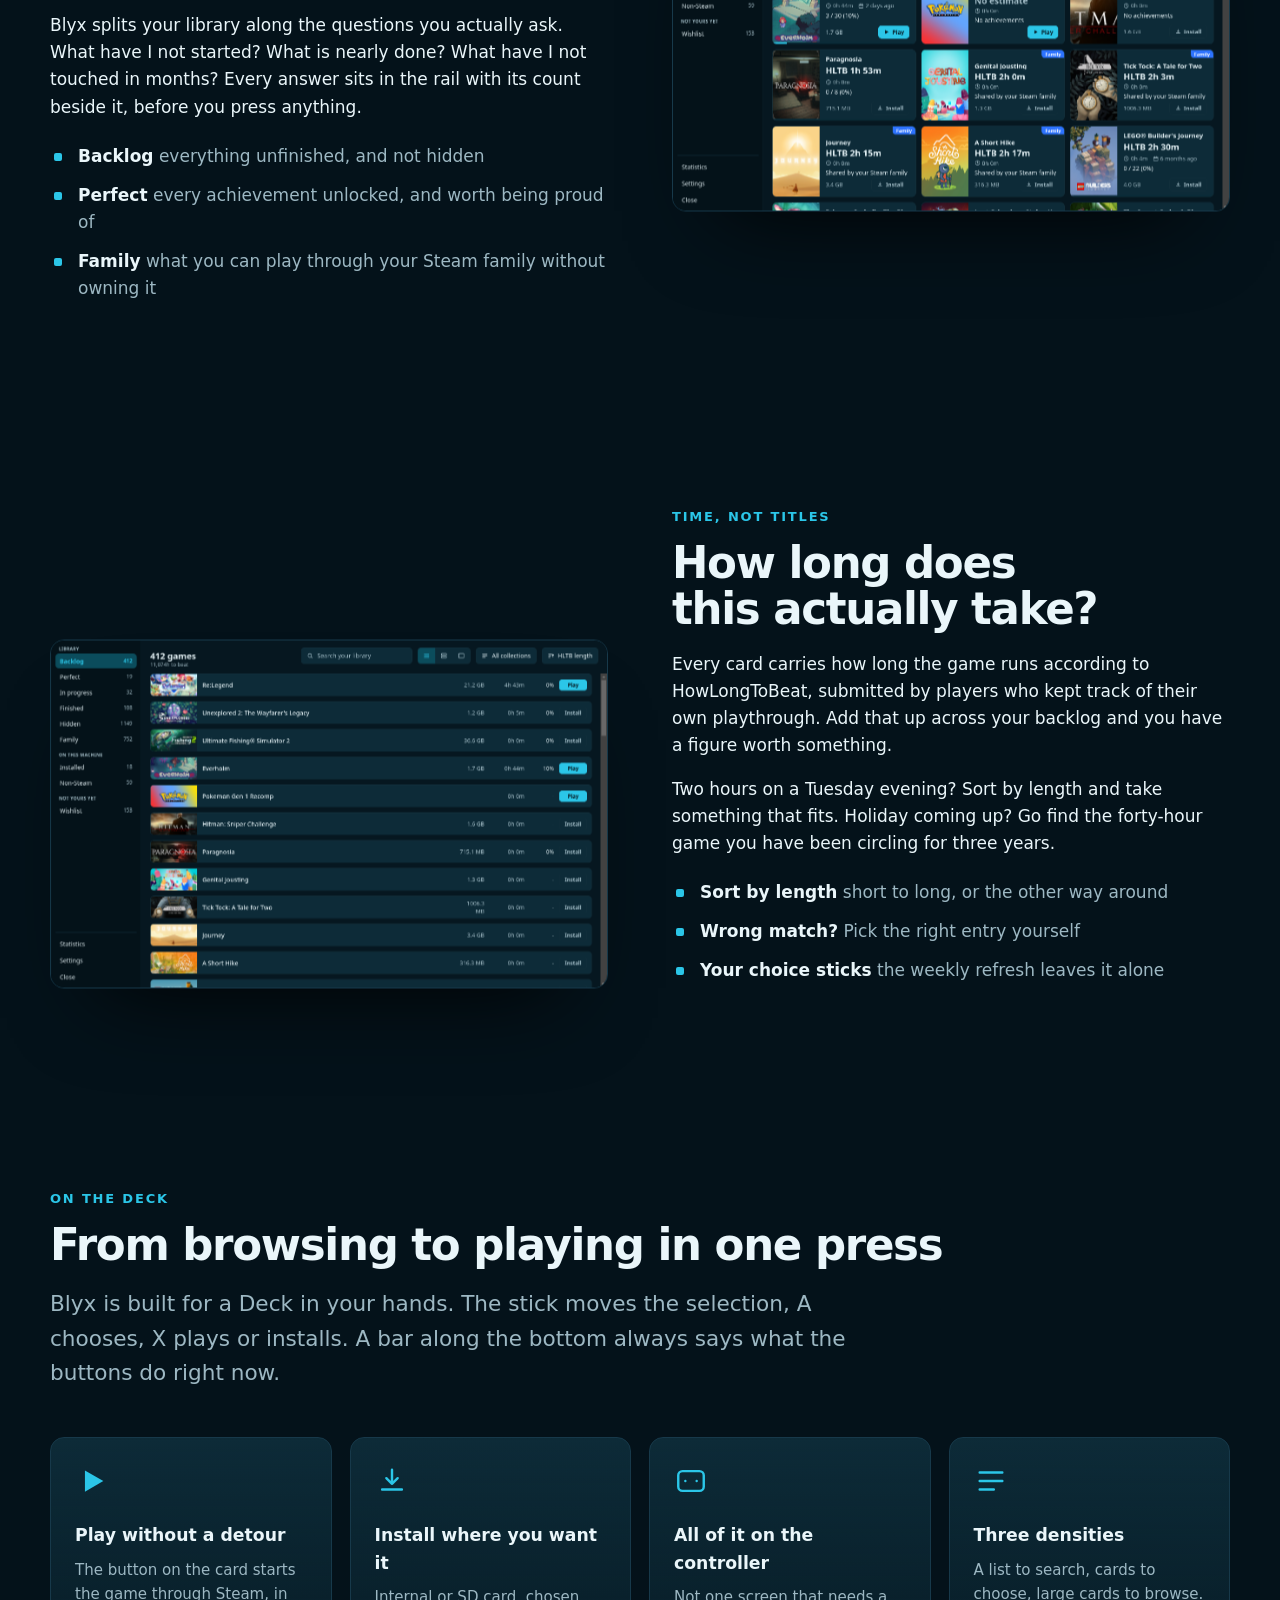
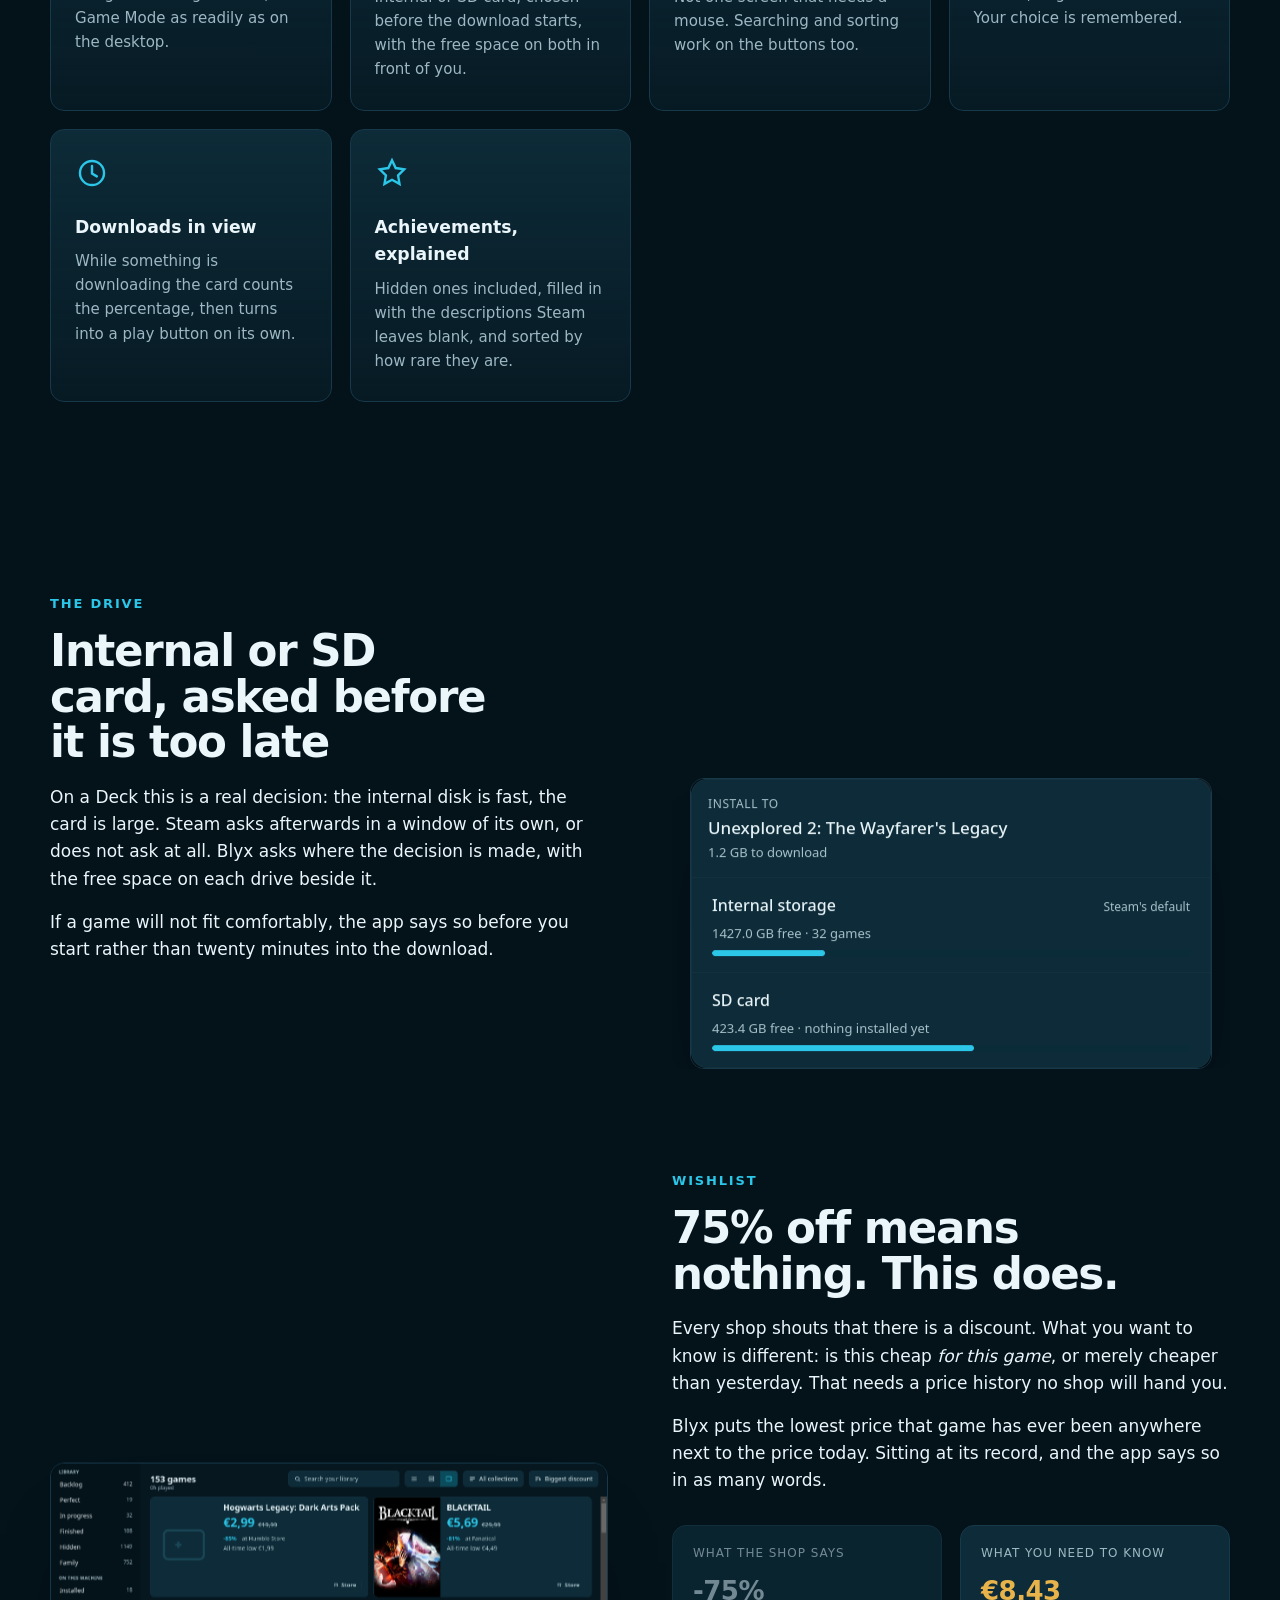
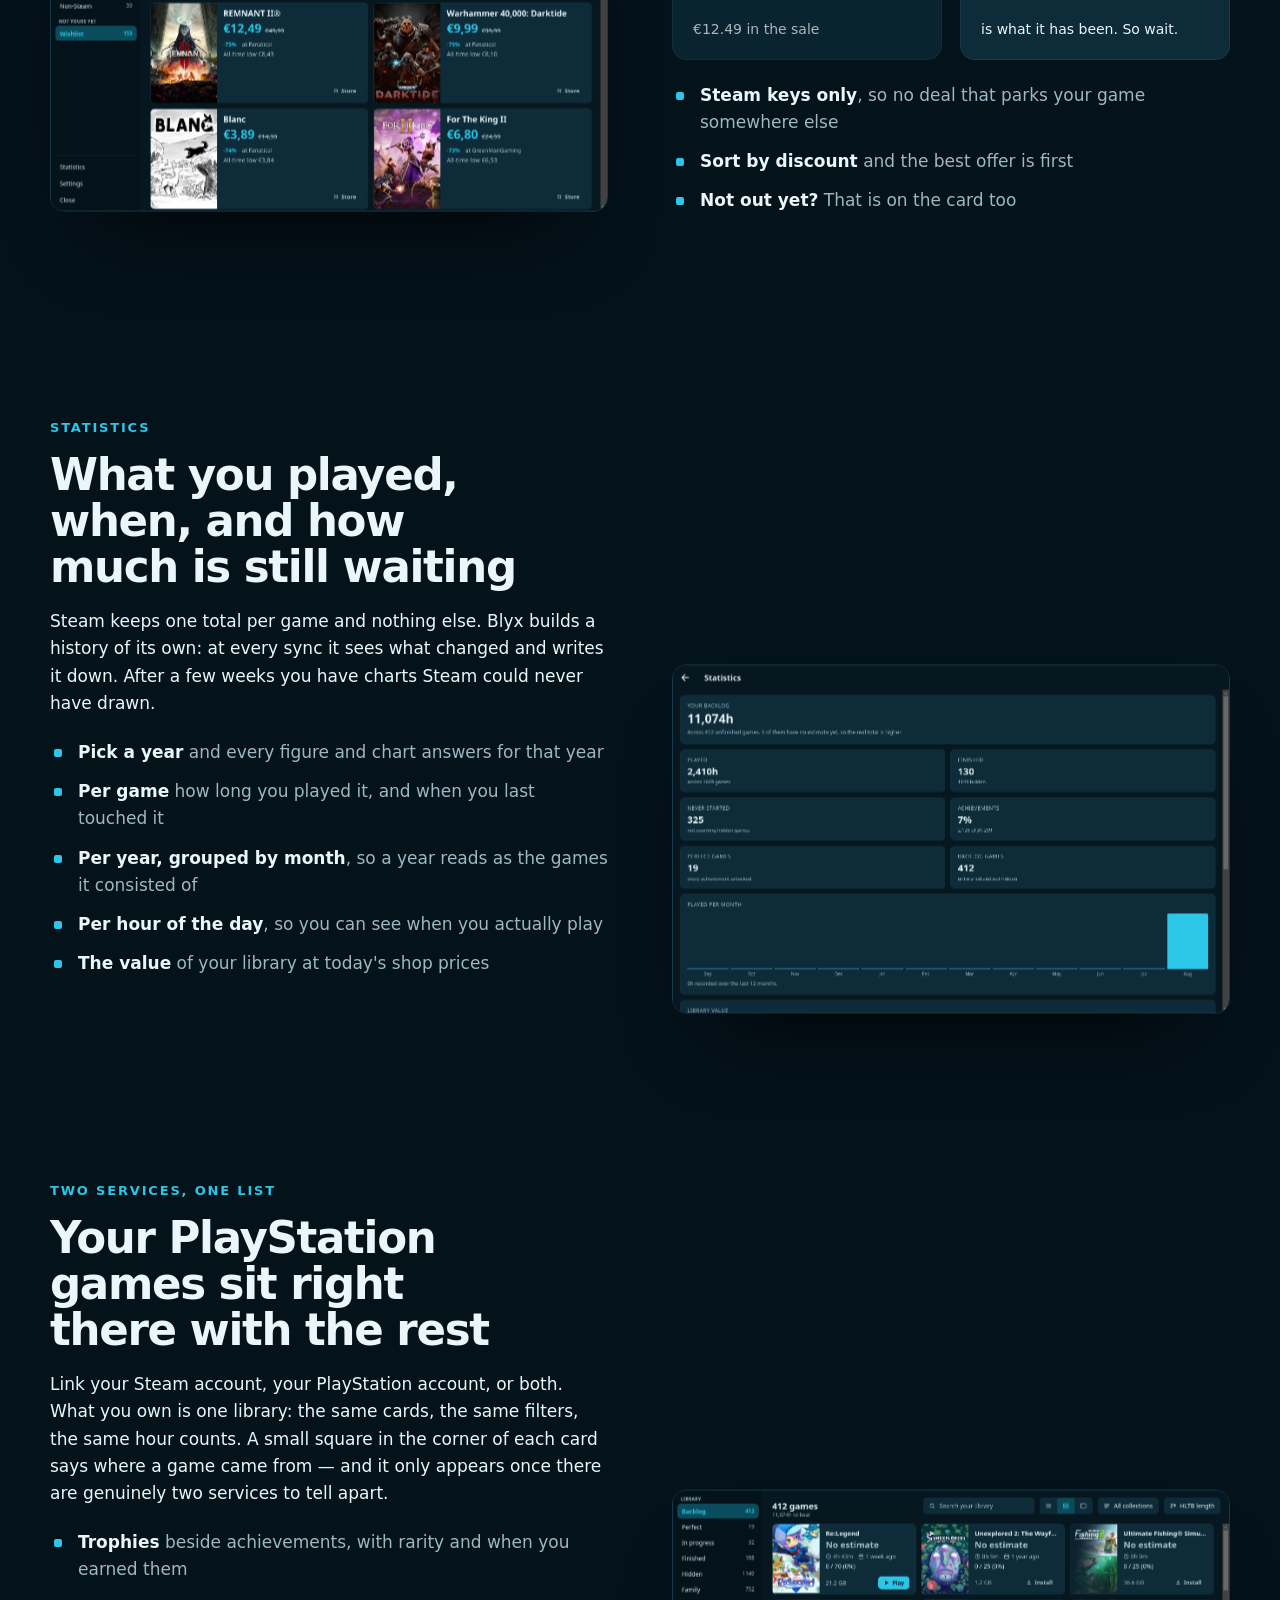
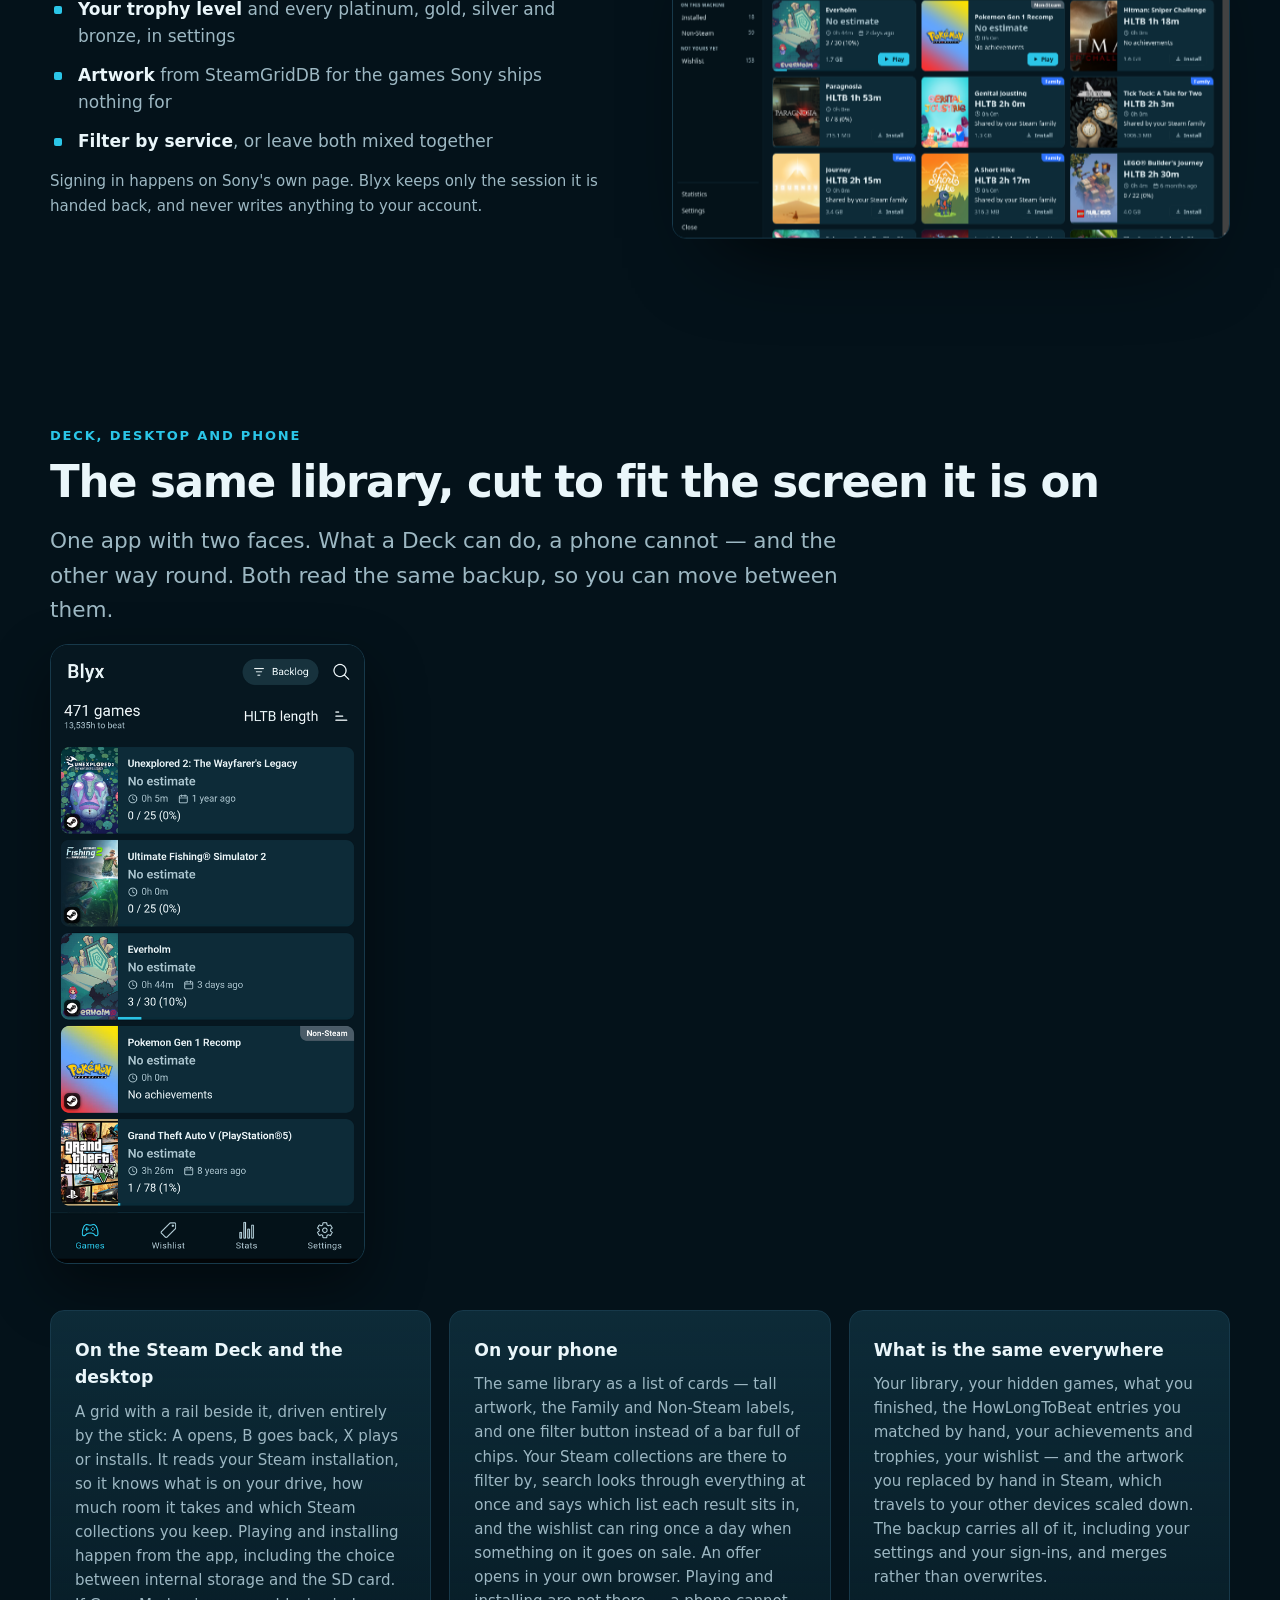
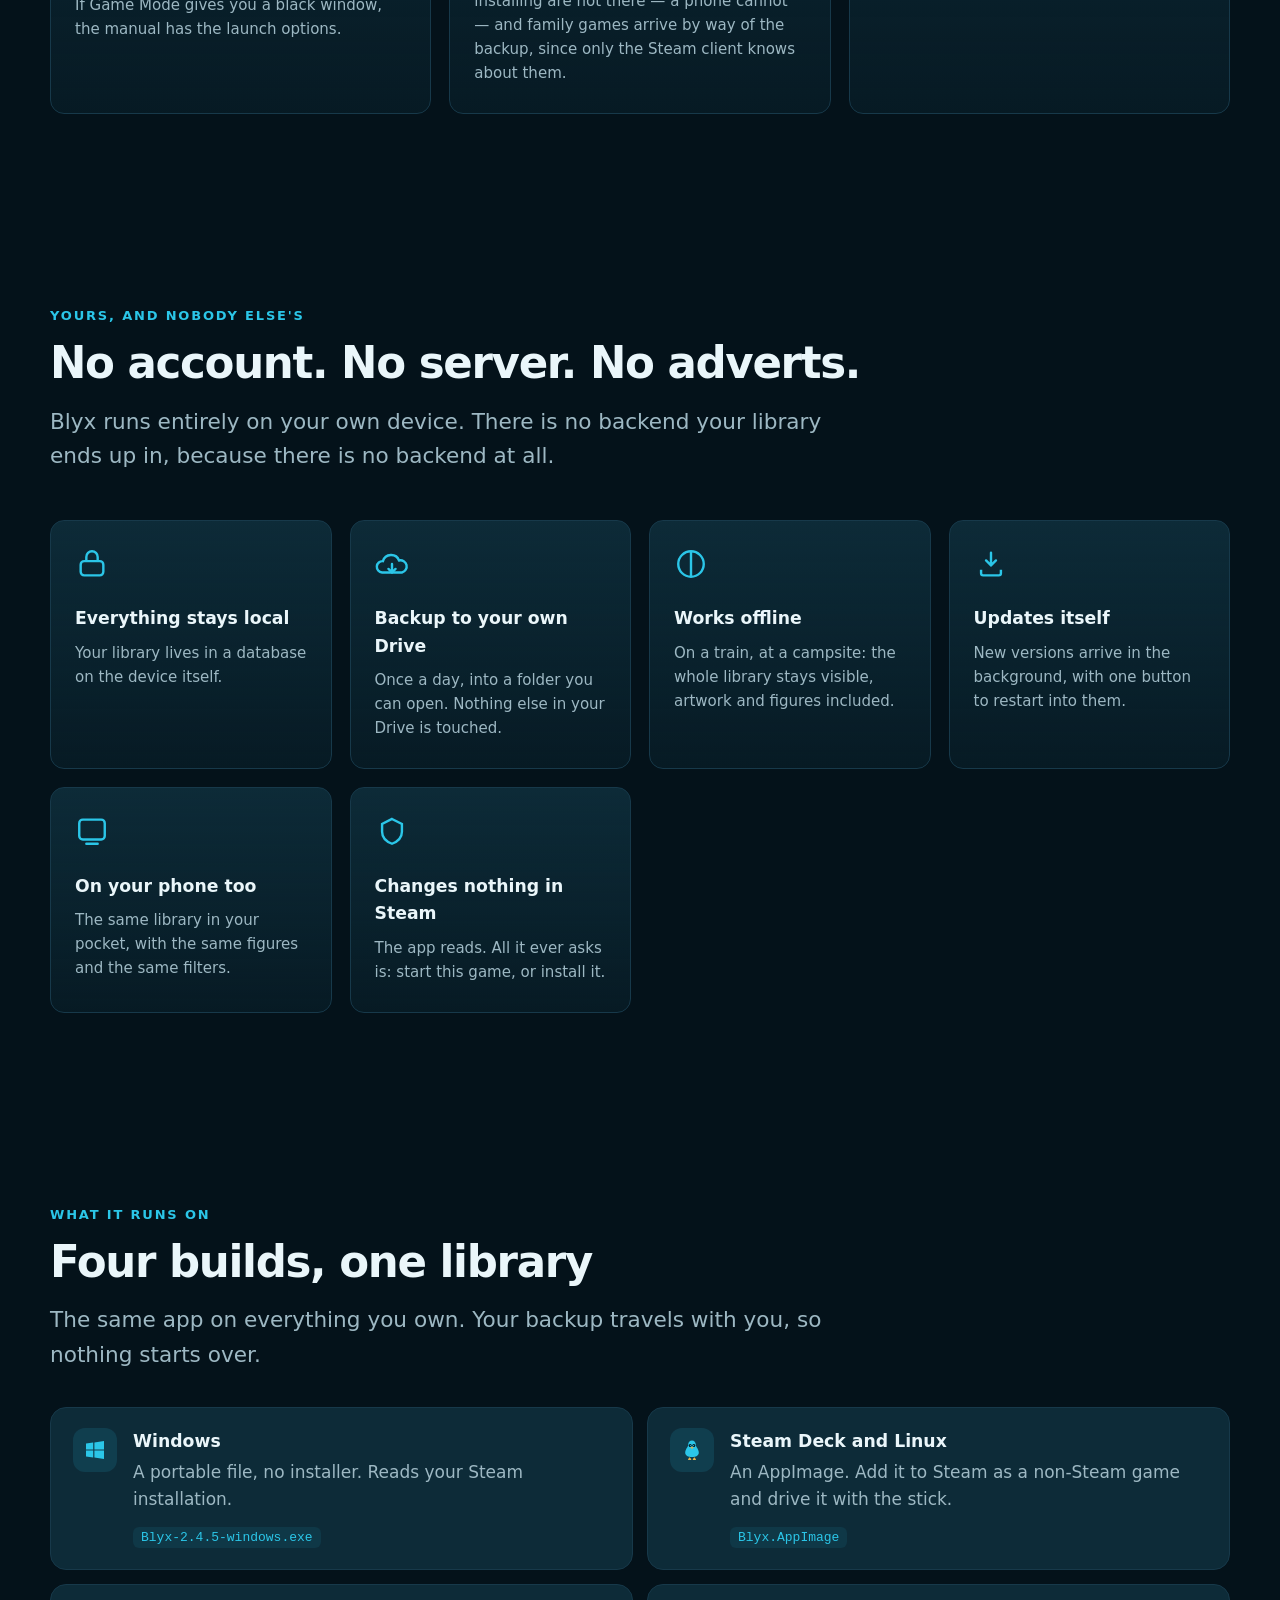
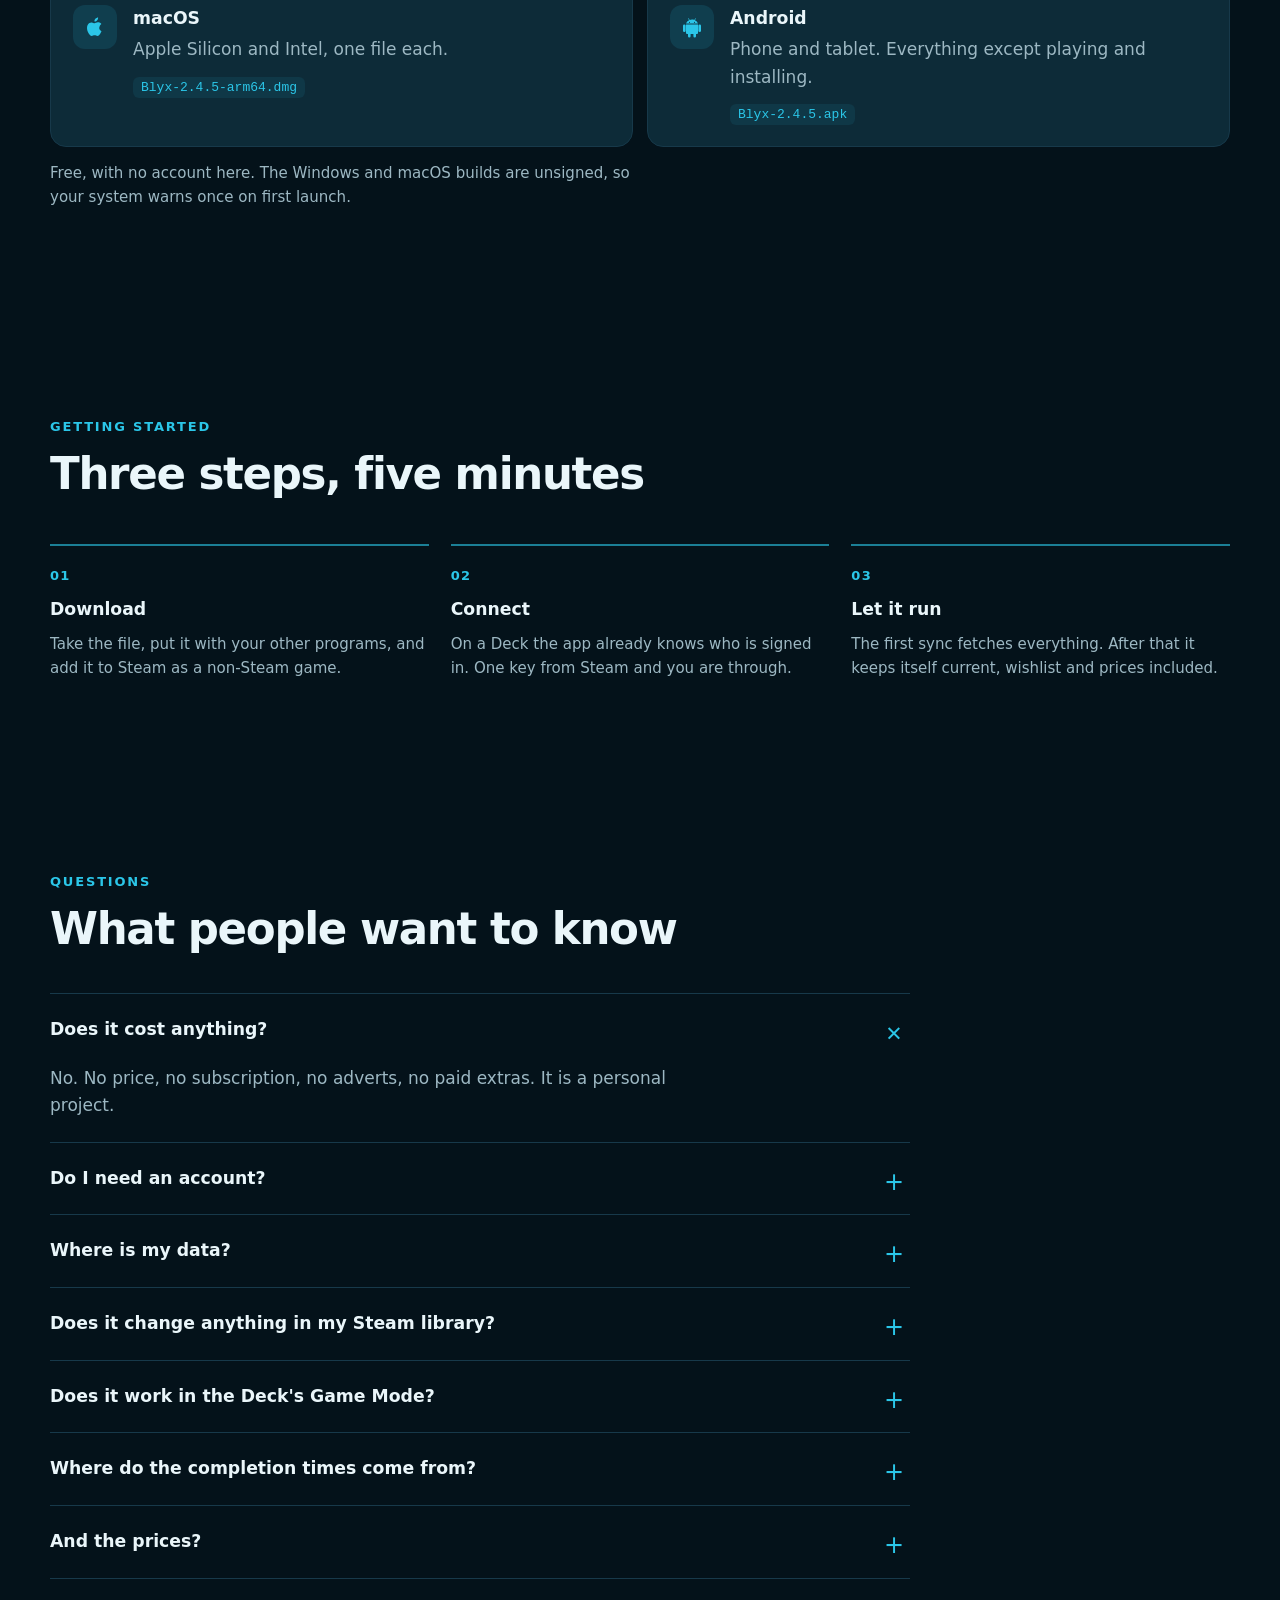
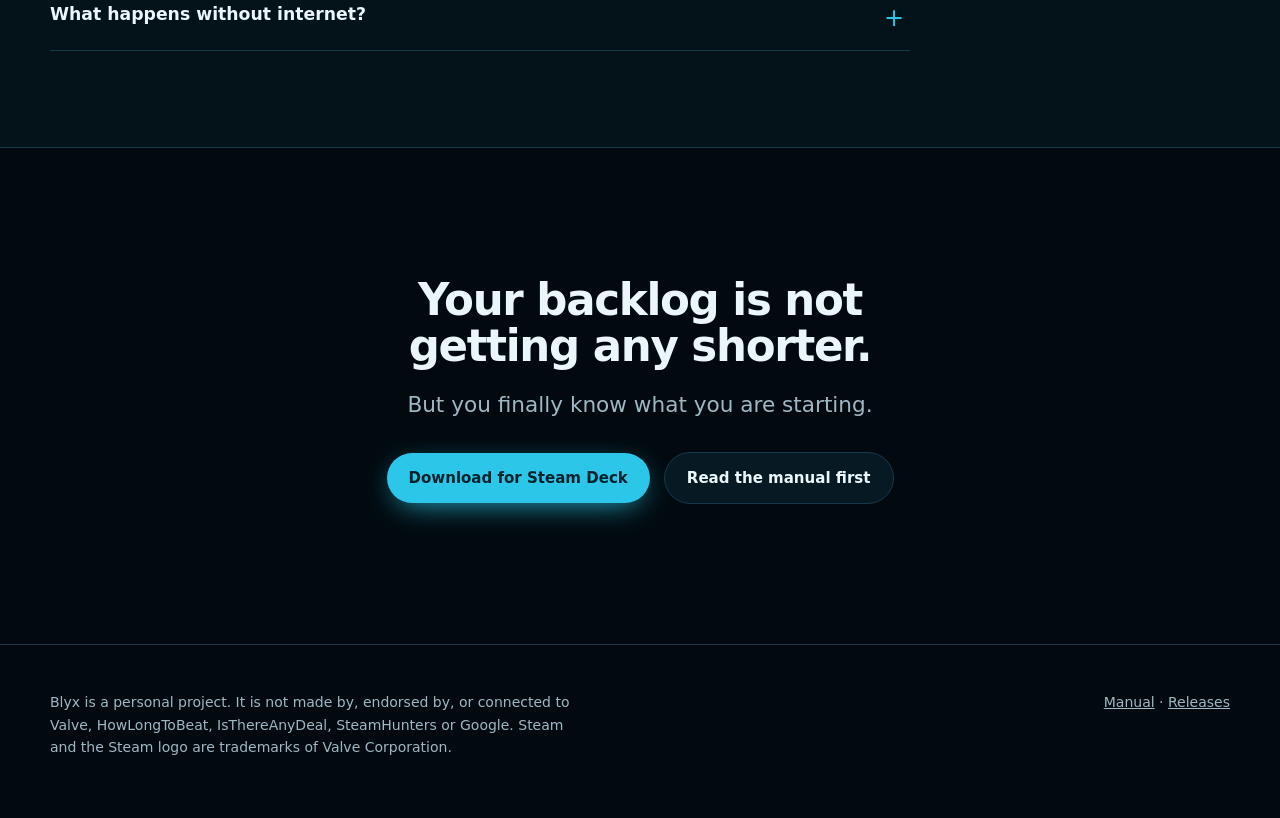
==== commit f6c1050c: "2.4.5: colour for what cannot be installed" ====
--- a/index.html
+++ b/index.html
@@ -472,7 +472,7 @@
             <div>
               <h4>Windows</h4>
               <p>A portable file, no installer. Reads your Steam installation.</p>
-              <code>Blyx-2.4.4-windows.exe</code>
+              <code>Blyx-2.4.5-windows.exe</code>
             </div>
           </div>
           <div class="platform reveal">
@@ -488,7 +488,7 @@
             <div>
               <h4>macOS</h4>
               <p>Apple Silicon and Intel, one file each.</p>
-              <code>Blyx-2.4.4-arm64.dmg</code>
+              <code>Blyx-2.4.5-arm64.dmg</code>
             </div>
           </div>
           <div class="platform reveal">
@@ -496,7 +496,7 @@
             <div>
               <h4>Android</h4>
               <p>Phone and tablet. Everything except playing and installing.</p>
-              <code>Blyx-2.4.4.apk</code>
+              <code>Blyx-2.4.5.apk</code>
             </div>
           </div>
         </div>
